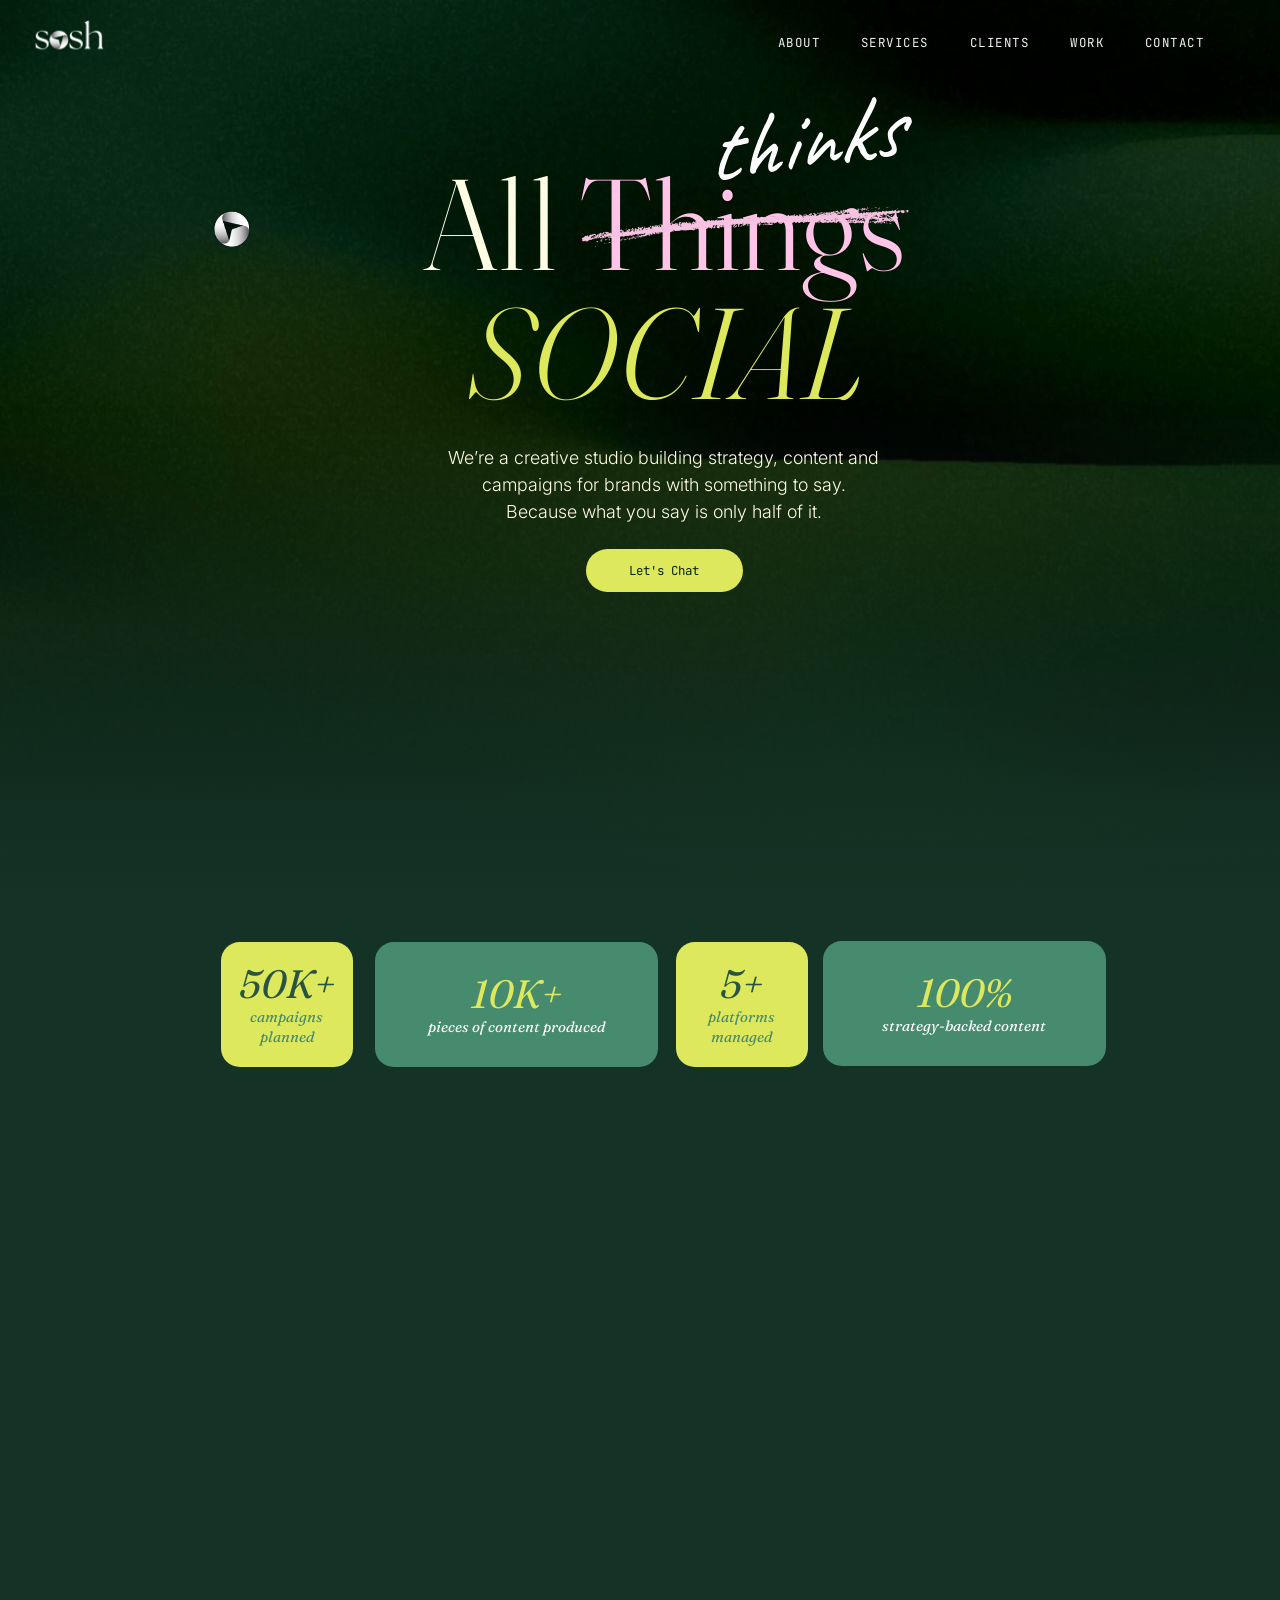
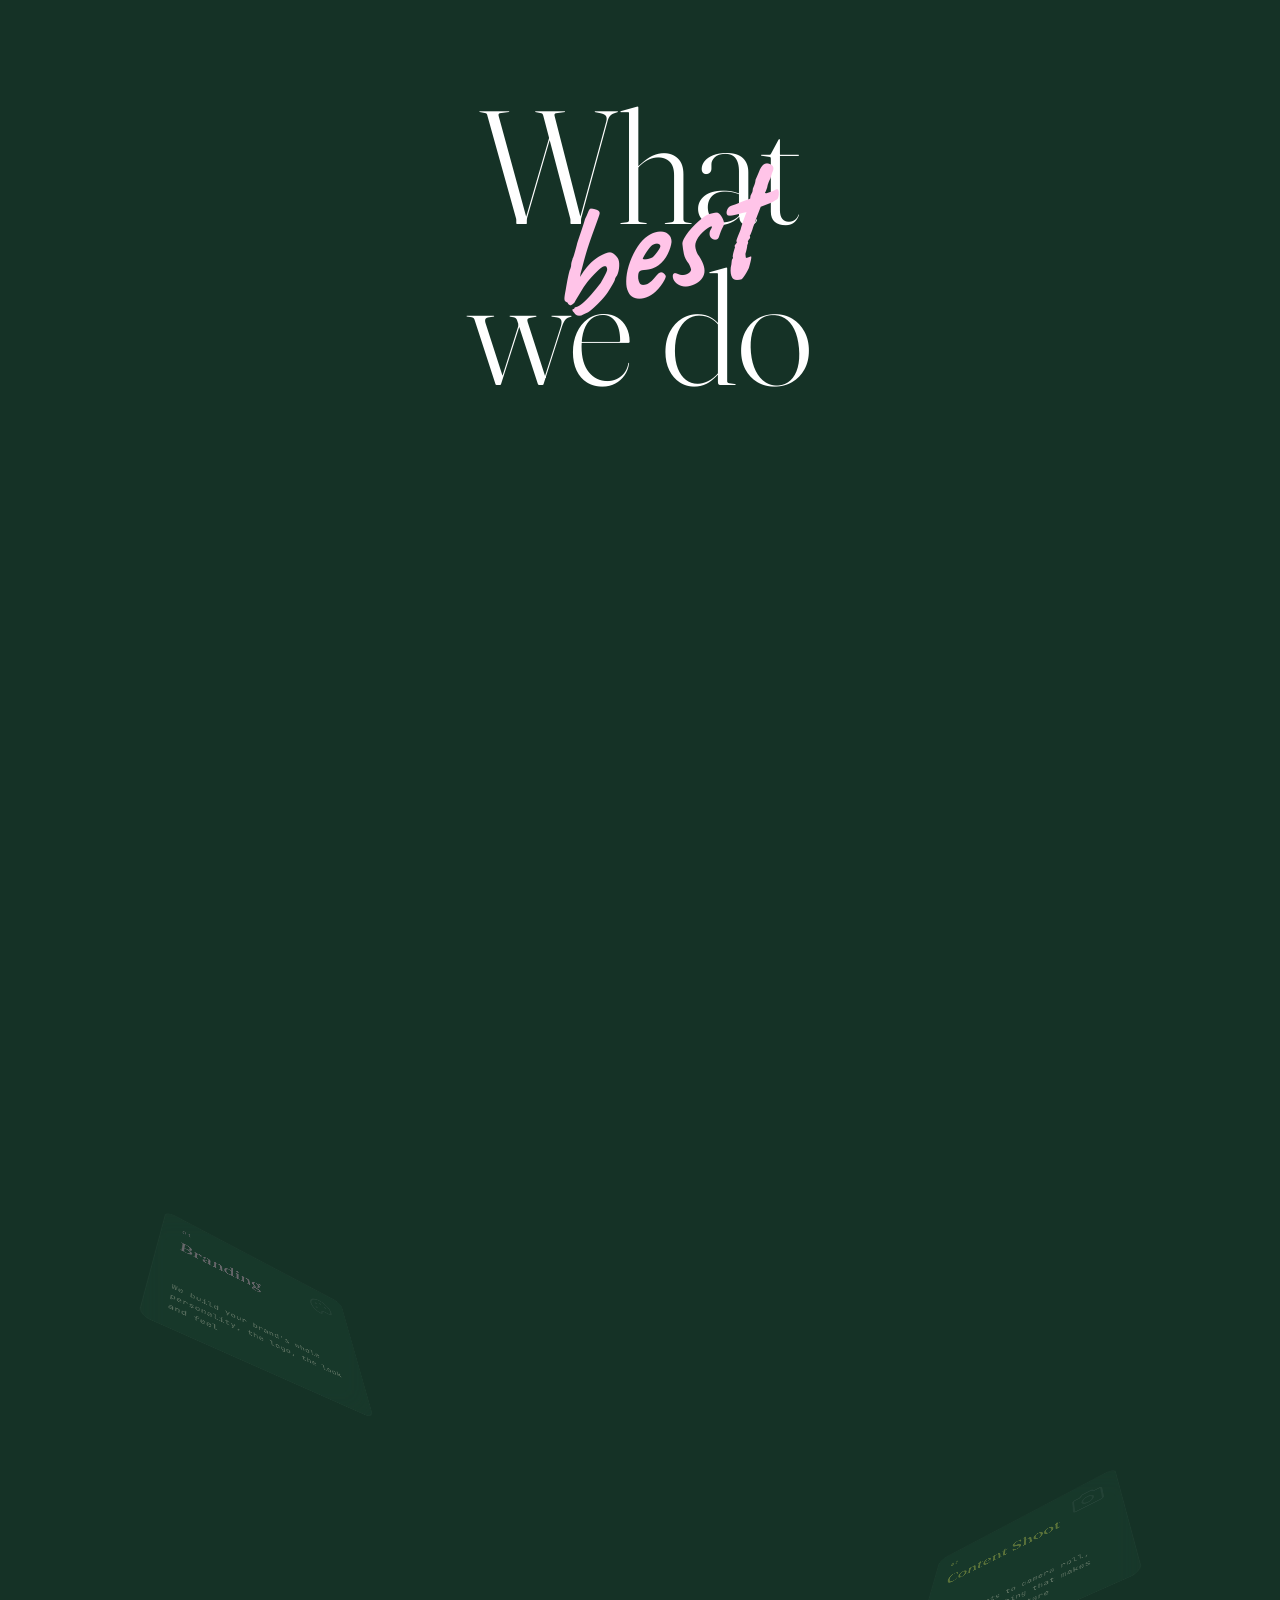
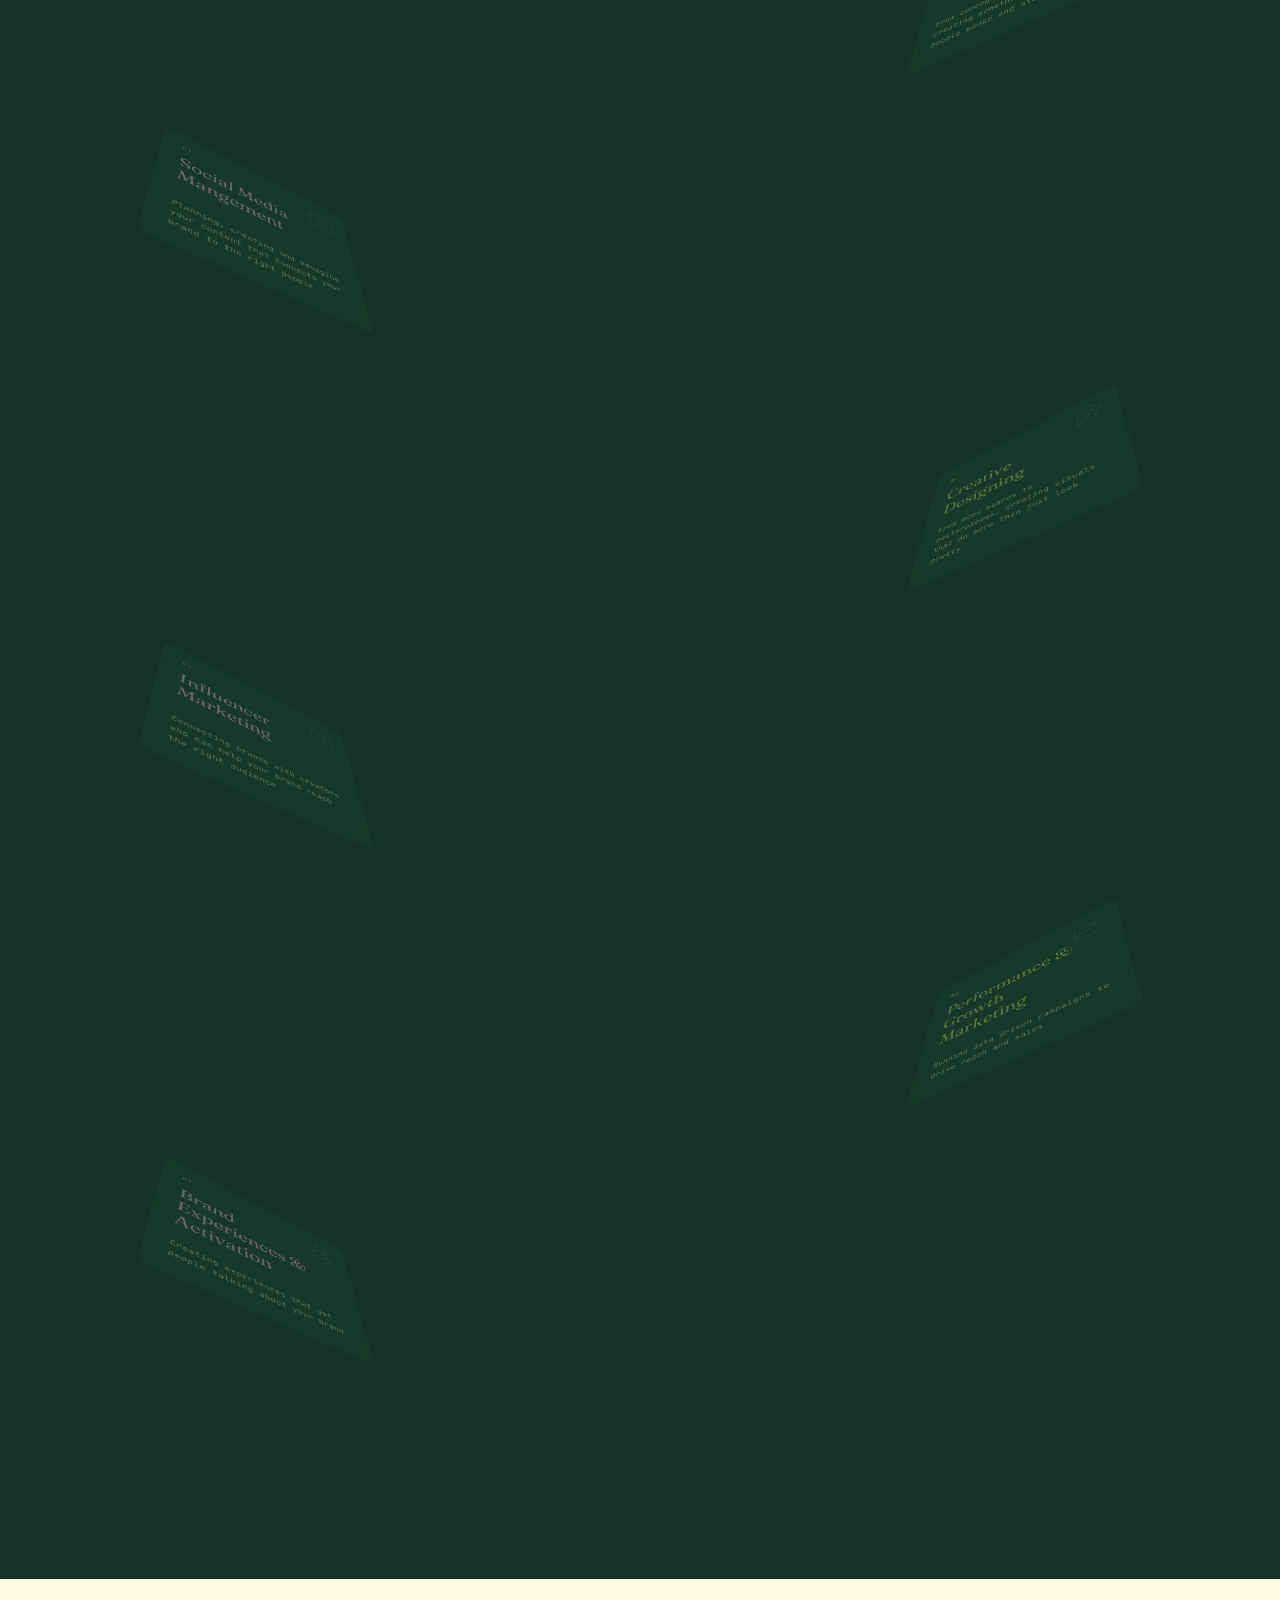
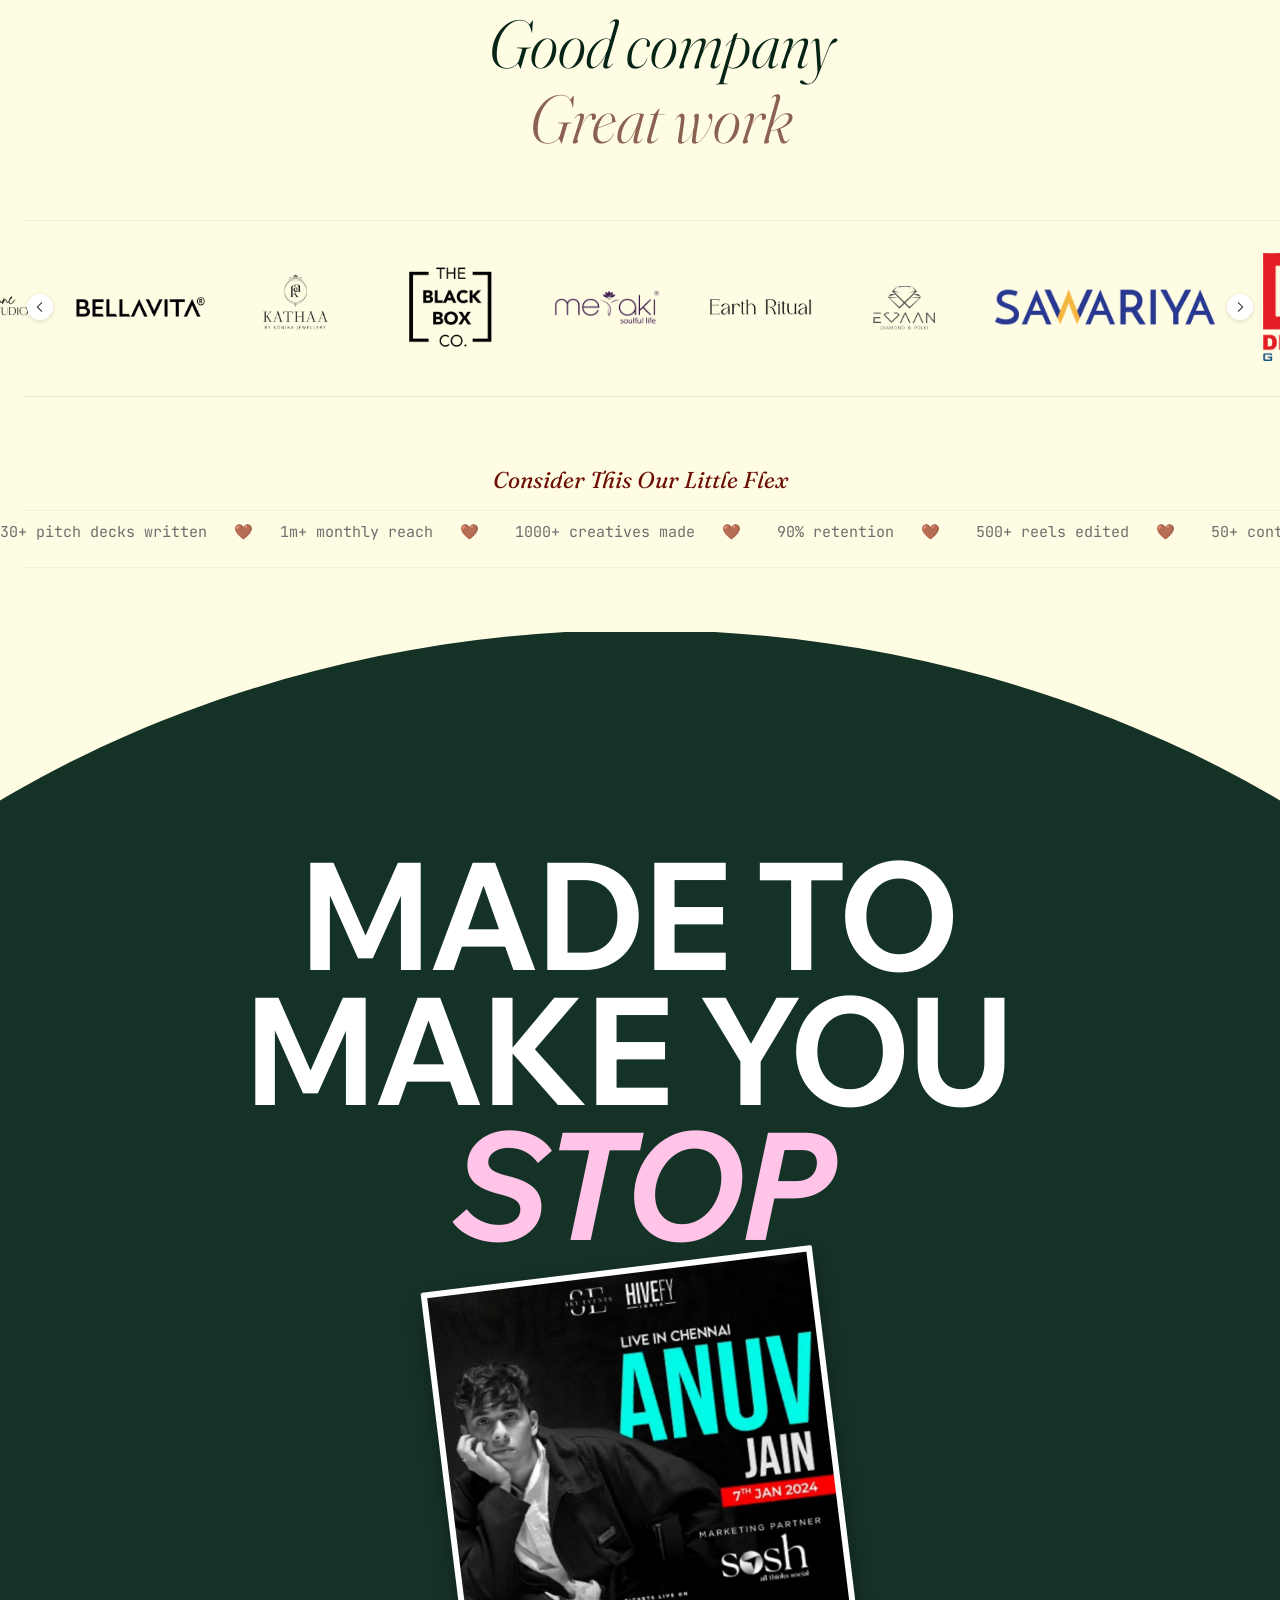
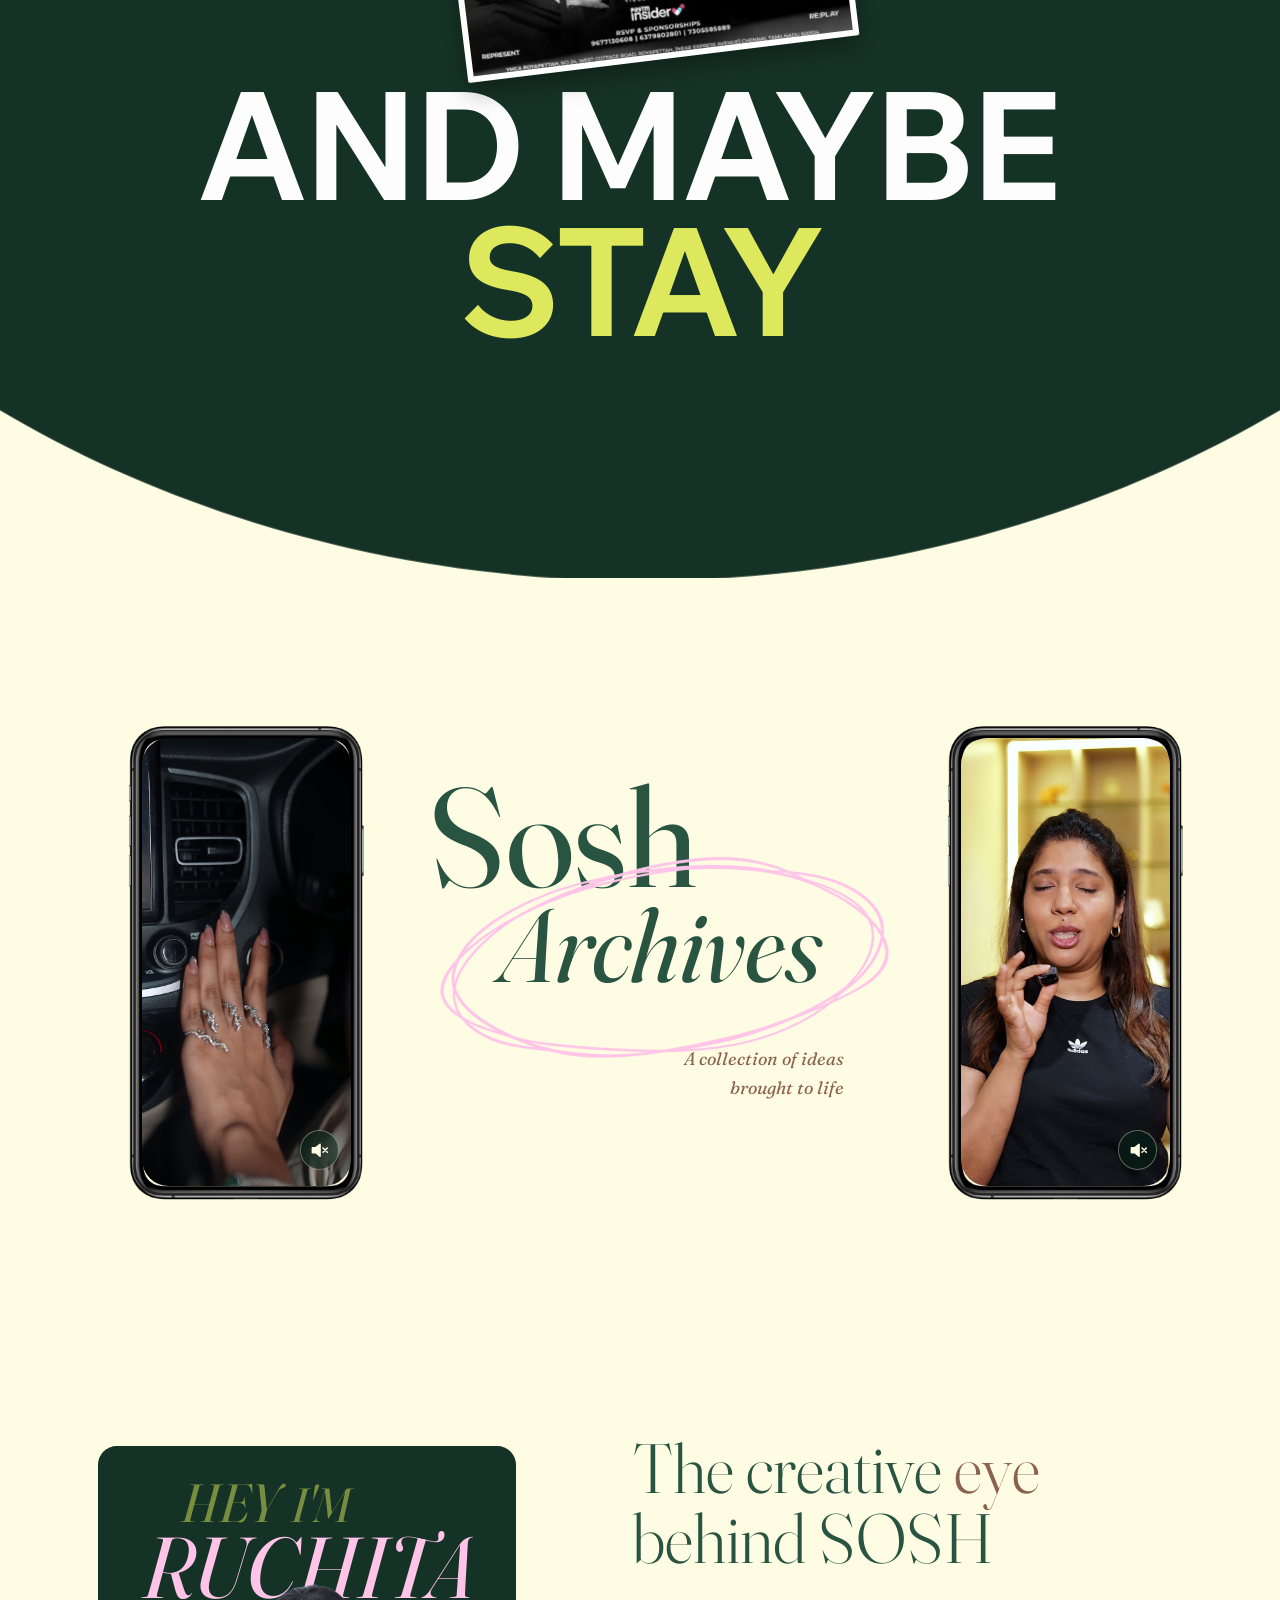
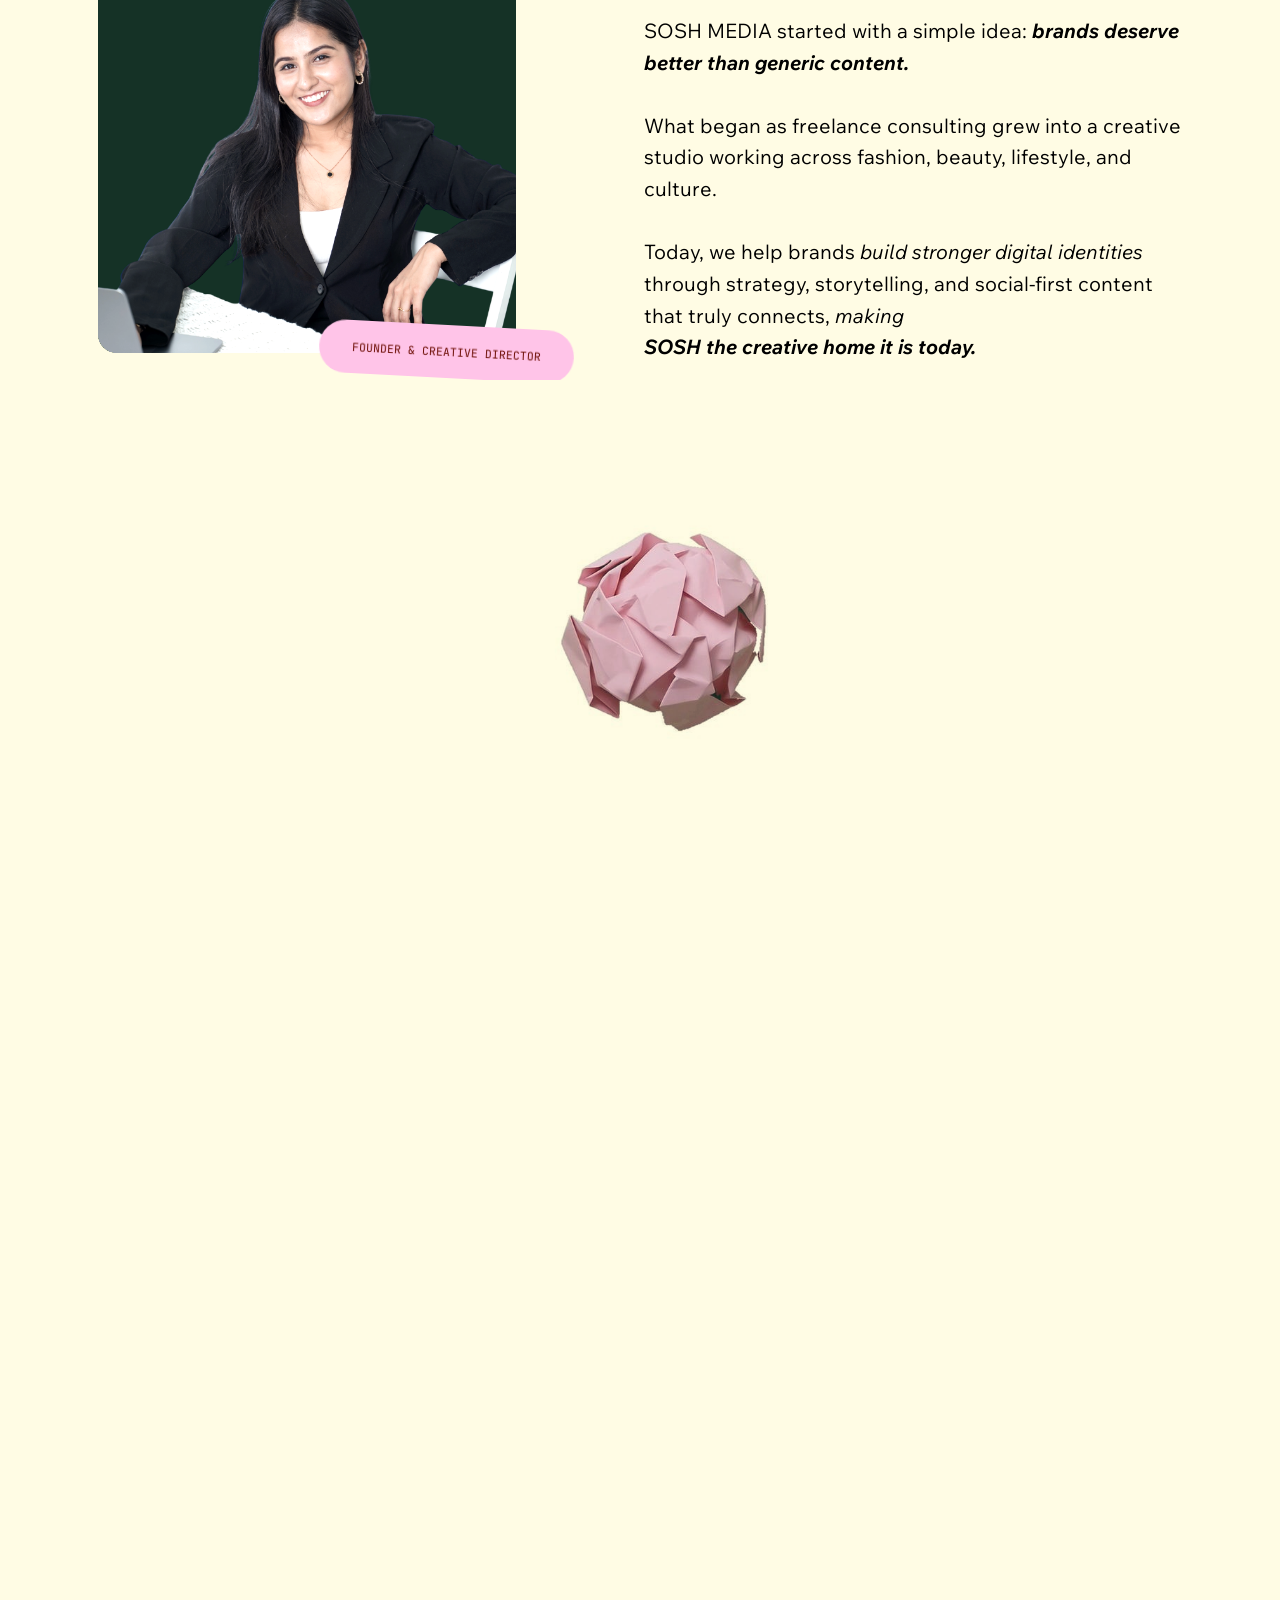
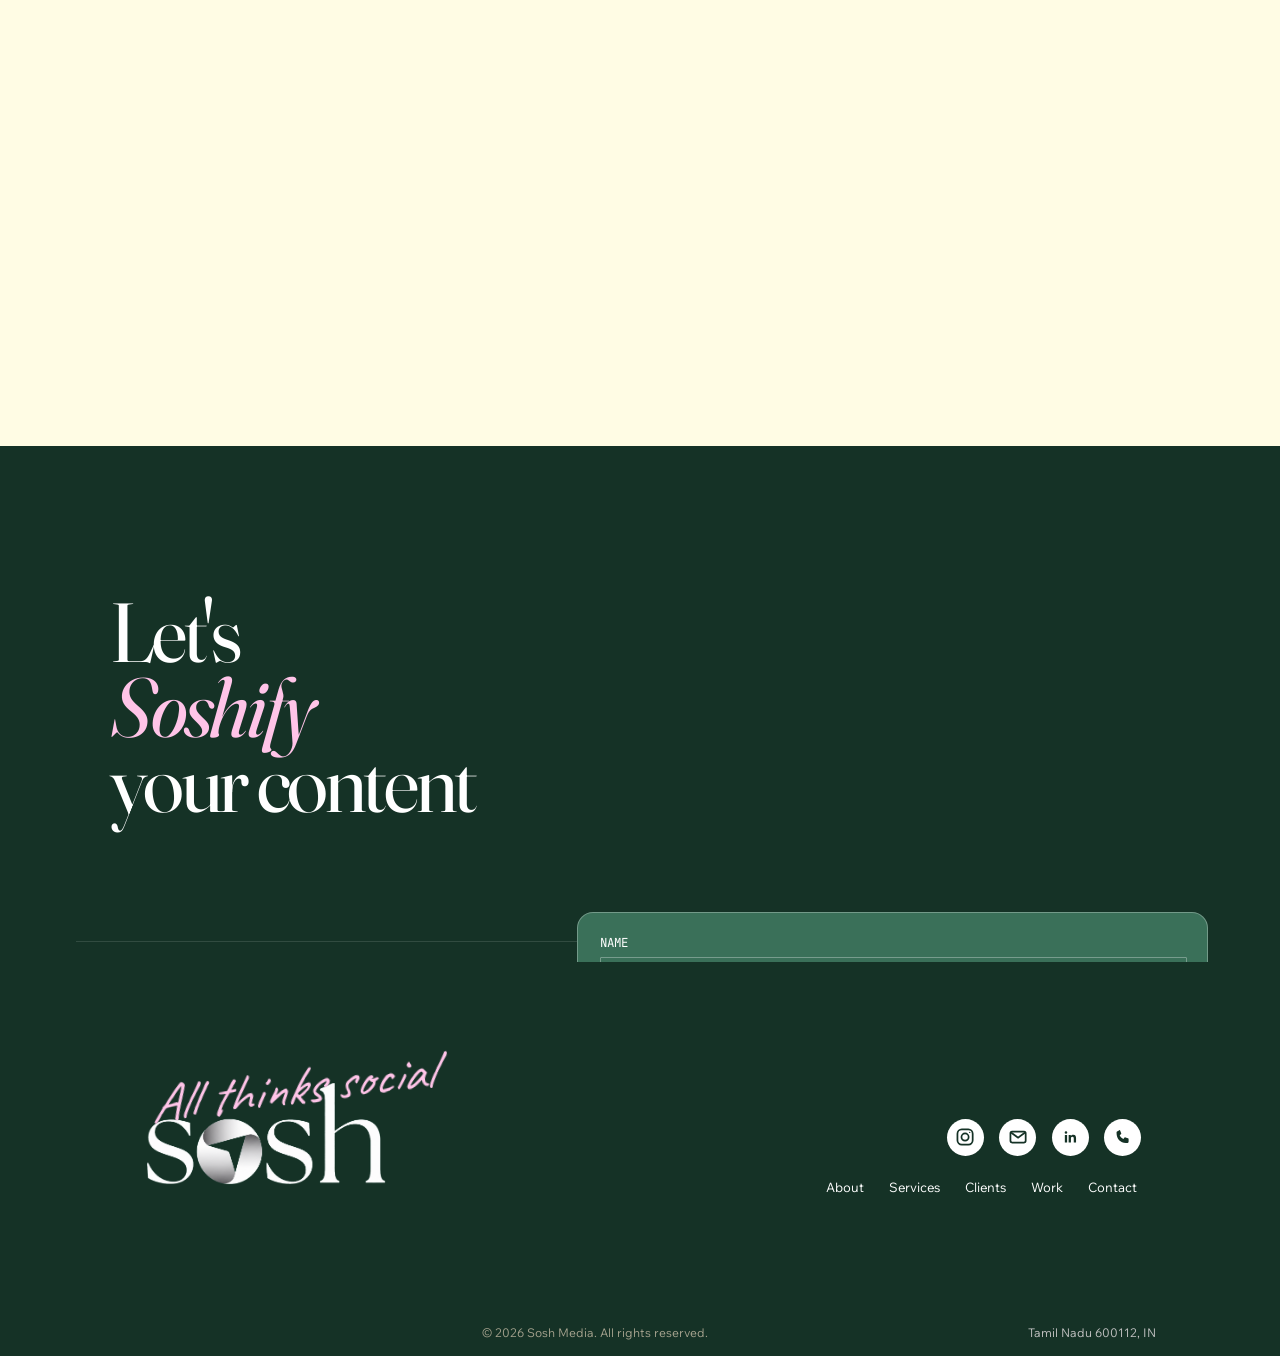
==== home.html @ b56f12db "Very slight overlap of images over 'And maybe stay' on all devices Co-Authored-By: Claude Opus 5.5 <" ====
<!DOCTYPE html>
<html lang="en">
<head>
<meta charset="UTF-8">
<meta name="viewport" content="width=device-width, initial-scale=1.0, viewport-fit=cover">
<meta name="theme-color" content="#052416">
<!-- painted before any file downloads, so slow connections never flash white -->
<style>html{background:#052416}body{background:#153226;margin:0}</style>
<title>home | Sosh Media</title>
<link rel="icon" href="assets/img/logo.png">
<script src="js/units.js?v=112"></script>
<link rel="preload" as="image" href="assets/img/hero-poster.jpg">
<link rel="preload" as="image" href="assets/img/work/anuv.jpg">
<link rel="preconnect" href="https://fonts.googleapis.com">
<link rel="preconnect" href="https://fonts.gstatic.com" crossorigin>
<!-- non-blocking: the page draws immediately, fonts swap in when they arrive -->
<link rel="stylesheet" href="https://fonts.googleapis.com/css2?family=Caveat:wght@400;700&family=Fraunces:ital,opsz,wght@0,9..144,400;0,9..144,700;1,9..144,400;1,9..144,700&family=Inter:wght@300;400&family=JetBrains+Mono:wght@300;400;500&family=Wix+Madefor+Text:ital,wght@0,400;0,700;1,400;1,700&display=swap" media="print" onload="this.media='all'">
<noscript><link rel="stylesheet" href="https://fonts.googleapis.com/css2?family=Caveat:wght@400;700&family=Fraunces:ital,opsz,wght@0,9..144,400;0,9..144,700;1,9..144,400;1,9..144,700&family=Inter:wght@300;400&family=JetBrains+Mono:wght@300;400;500&family=Wix+Madefor+Text:ital,wght@0,400;0,700;1,400;1,700&display=swap"></noscript>
<link rel="stylesheet" href="css/fonts.css?v=112">
<link rel="stylesheet" href="css/home.css?v=112">
</head>
<body>

<!-- ═════════ HEADER ═════════ -->
<header id="header">
  <a class="logo" href="home.html"><img src="assets/img/logo.png" alt="Sosh Media"></a>
  <nav class="nav">
    <a href="#about">About</a>
    <a href="#services">Services</a>
    <a href="#clients">Clients</a>
    <a href="#work">Work</a>
    <a href="#contact">Contact</a>
  </nav>
  <button class="burger" aria-label="Open menu" aria-controls="mmenu" aria-expanded="false"><span></span><span></span><span></span></button>
</header>

<!-- ═════════ FULL-SCREEN MOBILE MENU ═════════ -->
<div class="mmenu" id="mmenu" aria-hidden="true">
  <button class="mmenu-close" aria-label="Close menu"><svg viewBox="0 0 20 20"><path d="M1 1l18 18M19 1L1 19"/></svg></button>
  <nav class="mmenu-nav">
    <a href="#about">About</a>
    <a href="#services">Services</a>
    <a href="#clients">Clients</a>
    <a href="#work">Work</a>
    <a href="#contact">Contact</a>
  </nav>
  <p class="mmenu-tag">Let's Soshialize</p>
</div>

<main>

<!-- ═════════ HERO ═════════ -->
<section class="hero" id="top">
  <video class="hero-video" src="assets/video/hero.mp4" poster="assets/img/hero-poster.jpg" autoplay muted loop playsinline preload="auto"></video>

  <h1 class="hero-title">
    <span class="l1">All <span class="pink">Things</span> </span>
    <span class="l2"><em>SOCIAL</em></span>
  </h1>
  <img class="hero-strike" src="assets/img/strike.png" alt="">
  <div class="hero-thinks">thinks</div>

  <p class="hero-copy">We’re a creative studio building strategy, content and campaigns for brands with something to say.<br>Because what you say is only half&nbsp;of&nbsp;it.</p>
  <a class="btn-lime hero-btn" href="#contact">Let's Chat</a>
</section>

<!-- ═════════ STATS ═════════ -->
<section class="stats" id="about">
  <div class="stat stat-a" data-scrub="statA">
    <div class="num">50K+</div><div class="lbl">campaigns planned</div>
  </div>
  <div class="stat stat-b" data-scrub="statB">
    <div class="num">10K+</div><div class="lbl">pieces of content produced</div>
  </div>
  <div class="stat stat-c" data-scrub="statC">
    <div class="num">5+</div><div class="lbl">platforms managed</div>
  </div>
  <div class="stat stat-d" data-scrub="statD">
    <div class="num">100%</div><div class="lbl">strategy-backed content</div>
  </div>

  <div class="stats-copy" data-scrub="fadeIn">
    <p>We've spent a few years figuring out what makes people <b><span class="pink">stop</span> <span class="pink">scrolling</span>.</b></p>
    <p>Turns out, it's not luck, it's ideas, strategy, &amp; a little obsession.</p>
    <div class="stats-stamp jello" style="--rz:-6deg">
      <svg viewBox="0 0 300 120" preserveAspectRatio="none" aria-hidden="true">
        <path d="M150 8C70 6 10 32 8 62s58 52 146 50 140-22 138-54S226 6 140 10" />
        <path d="M146 14C74 12 18 36 16 64s54 46 136 44 132-20 130-48S220 12 152 12" />
      </svg>
      <span>Turns out,<br>that's our thing</span>
    </div>
  </div>
</section>

<!-- ═════════ SERVICES ═════════ -->
<section class="services" id="services">
  <div class="services-bg" data-scrub="servicesBg"></div>
  <div class="services-wave"></div>
  <div class="services-pin">
    <div class="services-center">
      <div class="services-word">services</div>
      <div class="services-what" data-scrub="servicesFade">What<br>we do</div>
      <div class="services-best" data-scrub="servicesFade"><span>best</span></div>
    </div>
  </div>

  <div class="services-cards">
    <article class="svc c1 l" data-scrub="card">
      <span class="svc-num">01</span>
      <img class="ico" src="assets/img/icon-palette.png" alt="">
      <h3>Branding</h3>
      <p>We build your brand's whole personality, the logo, the look and feel</p>
    </article>
    <article class="svc c2 r" data-scrub="card">
      <span class="svc-num">02</span>
      <img class="ico" src="assets/img/icon-camera.png" alt="">
      <h3>Content Shoot</h3>
      <p>From concepts to camera roll, creating something that makes people pause and stare</p>
    </article>
    <article class="svc c3 l" data-scrub="card">
      <span class="svc-num">03</span>
      <img class="ico" src="assets/img/icon-camera.png" alt="">
      <h3>Social Media Mangement</h3>
      <p>Planning, creating and managing your content that connects your brand to the right people</p>
    </article>
    <article class="svc c4 r" data-scrub="card">
      <span class="svc-num">04</span>
      <img class="ico" src="assets/img/icon-pen.png" alt="">
      <h3>Creative Designing</h3>
      <p>From mood boards to masterpieces, creating visuals that do more than just look pretty</p>
    </article>
    <article class="svc c5 l" data-scrub="card">
      <span class="svc-num">05</span>
      <img class="ico" src="assets/img/icon-instagram.png" alt="">
      <h3>Influencer Marketing</h3>
      <p>Connecting brands with creators who can help your brand reach the right audience</p>
    </article>
    <article class="svc c6 r" data-scrub="card">
      <span class="svc-num">06</span>
      <img class="ico" src="assets/img/icon-chart.png" alt="">
      <h3>Performance &amp; Growth Marketing</h3>
      <p>Running data driven campaigns to drive reach and sales</p>
    </article>
    <article class="svc c7 l" data-scrub="card">
      <span class="svc-num">07</span>
      <img class="ico" src="assets/img/icon-user.png" alt="">
      <h3>Brand Experiences &amp; Activation</h3>
      <p>Creating experiences that get people talking about your brand</p>
    </article>
  </div>
</section>

<!-- ═════════ CLIENTS ═════════ -->
<section class="clients" id="clients">
  <h2 class="clients-title"><span>Good company</span><br><em>Great work</em></h2>
  <hr class="rule r1" style="top:calc(271*var(--u));opacity:.05">
  <div class="logo-slider">
    <button class="arrow prev" aria-label="Previous"><svg viewBox="0 0 24 24"><path d="M15 5l-7 7 7 7"/></svg></button>
    <div class="logo-track"></div>
    <button class="arrow next" aria-label="Next"><svg viewBox="0 0 24 24"><path d="M9 5l7 7-7 7"/></svg></button>
  </div>
  <hr class="rule r2" style="top:calc(469*var(--u));opacity:.07">
  <p class="flex-title">Consider This Our Little Flex</p>
  <hr class="rule r3" style="top:calc(597*var(--u));opacity:.05">
  <div class="flex-marquee"><div class="track">
    <span>30+ pitch decks written &nbsp;&nbsp;🤎&nbsp;&nbsp; 1m+ monthly reach &nbsp;&nbsp;🤎&nbsp;&nbsp;&nbsp; 1000+ creatives made &nbsp;&nbsp;🤎&nbsp;&nbsp;&nbsp; 90% retention &nbsp;&nbsp;🤎&nbsp;&nbsp;&nbsp; 500+ reels edited &nbsp;&nbsp;🤎&nbsp;&nbsp;&nbsp; 50+ content shoot &nbsp;&nbsp;🤎&nbsp;&nbsp;&nbsp; 100+ campaigns planned &nbsp;&nbsp;🤎&nbsp;&nbsp;&nbsp;</span>
    <span aria-hidden="true">30+ pitch decks written &nbsp;&nbsp;🤎&nbsp;&nbsp; 1m+ monthly reach &nbsp;&nbsp;🤎&nbsp;&nbsp;&nbsp; 1000+ creatives made &nbsp;&nbsp;🤎&nbsp;&nbsp;&nbsp; 90% retention &nbsp;&nbsp;🤎&nbsp;&nbsp;&nbsp; 500+ reels edited &nbsp;&nbsp;🤎&nbsp;&nbsp;&nbsp; 50+ content shoot &nbsp;&nbsp;🤎&nbsp;&nbsp;&nbsp; 100+ campaigns planned &nbsp;&nbsp;🤎&nbsp;&nbsp;&nbsp;</span>
  </div></div>
  <hr class="rule r4" style="top:calc(662*var(--u));opacity:.05">
</section>

<!-- ═════════ STOP / STAY ═════════ -->
<section class="stop" id="work">
  <div class="arc arc-top"></div>
  <h2 class="stop-text">MADE TO&nbsp;<br>MAKE YOU&nbsp;<br><em>STOP</em></h2>
  <div class="stop-video work-deck" aria-label="A selection of our work">
    <img class="deck-card" src="assets/img/work/anuv.jpg" alt="Anuv Jain live in Chennai campaign">
  </div>
  <h2 class="stay-text">AND MAYBE&nbsp;<br><span>STAY</span></h2>
  <div class="arc arc-bottom"></div>
</section>

<!-- ═════════ ARCHIVES ═════════ -->
<section class="archives">
  <div class="phone" style="left:calc(114*var(--u));top:calc(150*var(--u))">
    <video src="assets/video/phone1.mp4" poster="assets/img/phone1-poster.jpg" autoplay muted loop playsinline preload="auto"></video>
    <img src="assets/img/iphone-frame.png" alt="">
    <button class="reel-sound" type="button" aria-label="Turn sound on" aria-pressed="false"><svg viewBox="0 0 24 24" aria-hidden="true"><path class="spk" d="M4 9h4l5-4v14l-5-4H4z"/><path class="off" d="M16.5 9.5l5 5M21.5 9.5l-5 5"/><path class="on" d="M16 8.5a5 5 0 0 1 0 7M18.6 6a8.5 8.5 0 0 1 0 12"/></svg></button>
  </div>
  <div class="arch-sosh">Sosh</div>
  <img class="arch-circle jello" style="--rz:-5deg" src="assets/img/circle-scribble.png" alt="">
  <div class="arch-archives">Archives</div>
  <p class="arch-sub">A collection of ideas brought to life</p>
  <div class="phone" style="left:calc(1035*var(--u));top:calc(150*var(--u))">
    <video src="assets/video/phone2.mp4" poster="assets/img/phone2-poster.jpg" autoplay muted loop playsinline preload="auto"></video>
    <img src="assets/img/iphone-frame.png" alt="">
    <button class="reel-sound" type="button" aria-label="Turn sound on" aria-pressed="false"><svg viewBox="0 0 24 24" aria-hidden="true"><path class="spk" d="M4 9h4l5-4v14l-5-4H4z"/><path class="off" d="M16.5 9.5l5 5M21.5 9.5l-5 5"/><path class="on" d="M16 8.5a5 5 0 0 1 0 7M18.6 6a8.5 8.5 0 0 1 0 12"/></svg></button>
  </div>
</section>

<!-- ═════════ FOUNDER ═════════ -->
<section class="founder">
  <div class="founder-card">
    <img class="founder-img" src="assets/img/founder.png" alt="Ruchita, Founder &amp; Creative Director">
    <div class="f-hey">Hey</div>
    <div class="f-im">I'm</div>
    <div class="f-name">Ruchita</div>
  </div>
  <div class="founder-pill">Founder &amp; Creative Director</div>

  <h2 class="founder-title">The creative <span>eye</span><br>behind SOSH</h2>
  <div class="founder-copy">
    <p>SOSH MEDIA started with a simple idea: <b><i>brands deserve better than generic content.</i></b></p>
    <p>What began as freelance consulting grew into a creative studio working across fashion, beauty, lifestyle, and culture.</p>
    <p>Today, we help brands <i>build stronger digital identities</i> through strategy, storytelling, and social-first content that truly connects, <i>making</i><br><b><i>SOSH the creative home it is today.</i></b></p>
  </div>
</section>

<!-- ═════════ STICKY NOTE (scroll-scrubbed frames) ═════════ -->
<section class="note">
  <div class="note-scroll">
    <div class="note-sticky"><canvas id="noteCanvas"></canvas></div>
  </div>
  <div class="note-mask left"></div>
  <div class="note-mask right"></div>
</section>

<!-- ═════════ CONTACT ═════════ -->
<section class="contact" id="contact">
  <h2 class="contact-title">Let's<br><em>Soshify</em><br>your content</h2>
  <div class="form-wrap" data-scrub="slideUp">
    <form class="form" id="contactForm" novalidate>
      <label style="left:calc(25*var(--u));top:calc(25*var(--u))">NAME</label>
      <input style="left:calc(25*var(--u));top:calc(50*var(--u));width:calc(660*var(--u))" name="name" autocomplete="name" placeholder="What should we call you?" required>
      <label style="left:calc(25*var(--u));top:calc(113*var(--u))">EMAIL</label>
      <input type="email" style="left:calc(25*var(--u));top:calc(138*var(--u));width:calc(318*var(--u))" name="email" autocomplete="email" placeholder="Swear we won't spam!" required>
      <label style="left:calc(367*var(--u));top:calc(113*var(--u))">PERSONAL OR BRAND</label>
      <input style="left:calc(367*var(--u));top:calc(138*var(--u));width:calc(318*var(--u))" name="brand" placeholder="Who are we stalking?">
      <label style="left:calc(25*var(--u));top:calc(201*var(--u))">TELL US YOUR WORST SOCIAL MEDIA PROBLEM</label>
      <textarea name="problem" style="left:calc(25*var(--u));top:calc(226*var(--u));width:calc(660*var(--u))" placeholder="We've heard worse. Promise!"></textarea>
      <button type="submit">SEND</button>
      <div class="hp" aria-hidden="true"><input name="website" tabindex="-1" autocomplete="off"></div>
    </form>
  </div>
</section>

<div class="footer-rule"><hr></div>

<!-- ═════════ FOOTER ═════════ -->
<footer class="footer">
  <div class="f-tag" data-scrub="fadeOut">All thinks social</div>
  <img class="f-logo" src="assets/img/logo.png" alt="sosh">
  <div class="f-social">
    <a href="https://www.instagram.com/soshmedia_/" target="_blank" rel="noopener" aria-label="Instagram"><svg viewBox="0 0 24 24"><rect x="5" y="5" width="14" height="14" rx="4"/><circle cx="12" cy="12" r="3.3"/><circle cx="16.3" cy="7.7" r=".6" class="fill"/></svg></a>
    <a href="mailto:sosh.mediaa@gmail.com" aria-label="Email"><svg viewBox="0 0 24 24"><rect x="5" y="7" width="14" height="10" rx="1.5"/><path d="M5.5 7.8 12 12.6l6.5-4.8"/></svg></a>
    <a href="https://www.linkedin.com/company/sosh-media/" target="_blank" rel="noopener" aria-label="LinkedIn"><svg viewBox="0 0 24 24"><path class="fill" d="M7.2 10h2.1v7H7.2zM8.25 6.6a1.2 1.2 0 1 1 0 2.4 1.2 1.2 0 0 1 0-2.4zM10.7 10h2v1c.3-.6 1.1-1.2 2.2-1.2 2.2 0 2.6 1.4 2.6 3.3V17h-2.1v-3.4c0-.8 0-1.9-1.2-1.9s-1.4.9-1.4 1.8V17h-2.1z"/></svg></a>
    <a href="tel:+919841052537" aria-label="Phone"><svg viewBox="0 0 24 24"><path class="fill" d="M8.6 5.5c.4 0 .7.2.8.6l.9 2.3c.1.4 0 .8-.3 1l-1.1.9c.7 1.5 1.9 2.7 3.4 3.4l.9-1.1c.3-.3.7-.4 1-.3l2.3.9c.4.1.6.5.6.8v2c0 .9-.7 1.5-1.6 1.5C10 18 6 14 6 8.1c0-.9.6-1.6 1.5-1.6z"/></svg></a>
  </div>
  <nav class="f-nav">
    <a href="#about">About</a><a href="#services">Services</a><a href="#clients">Clients</a><a href="#work">Work</a><a href="#contact">Contact</a>
  </nav>
  <p class="f-copy">© 2026 Sosh Media. All rights reserved.</p>
  <p class="f-addr">Tamil Nadu 600112, IN</p>
</footer>

</main>

<script src="js/vendor/lenis.min.js"></script>
<script src="js/plane.js?v=112"></script>
<script src="js/home.js?v=112"></script>
<script src="js/form.js?v=112"></script>
</body>
</html>
---- css/fonts.css ----
/* Google Fonts are loaded from <head> without blocking the page (see index.html / home.html) */

/* Fraunces 120pt Light — the exact cuts the original Wix site serves */
@font-face{font-family:"Fraunces120";font-style:normal;font-weight:400;font-display:swap;src:url("../assets/fonts/fraunces120-light.woff2") format("woff2")}
@font-face{font-family:"Fraunces120";font-style:italic;font-weight:400;font-display:swap;src:url("../assets/fonts/fraunces120-light-italic.woff2") format("woff2")}
@font-face{font-family:"Fraunces120";font-style:normal;font-weight:700;font-display:swap;src:url("../assets/fonts/fraunces120-bold.woff2") format("woff2")}
@font-face{font-family:"Fraunces120";font-style:italic;font-weight:700;font-display:swap;src:url("../assets/fonts/fraunces120-bold-italic.woff2") format("woff2")}
---- css/home.css ----
*{margin:0;padding:0;box-sizing:border-box}
:root{
  /* every measurement below is the original 1440px-wide layout, scaled with the viewport */
  --u:calc(100vw / 1440);
  --pitch:#052416;
  --forest:#153226;
  --moss:#285441;
  --sage:#478B6E;
  --fern:#3A7059;
  --cream:#FFFCE4;
  --blush:#FFC4E8;
  --acid:#DDE85C;
  --cocoa:#8B614F;
  --rust:#6D0E05;
  --grey:#6E6E6E;
  --fr:"Fraunces120","Fraunces",serif;
  --fr9:"Fraunces",serif;
  --mono:"JetBrains Mono",monospace;
  --madefor:"Wix Madefor Text","Inter",sans-serif;
}
html{scroll-behavior:auto;background:var(--pitch)}
html.lenis,html.lenis body{height:auto}
.lenis.lenis-smooth{scroll-behavior:auto!important}
.lenis.lenis-stopped{overflow:hidden}
html,body{overflow-x:hidden;overflow-x:clip}
body{background:var(--forest);color:#fff;-webkit-font-smoothing:antialiased}
img{display:block}
a{color:inherit;text-decoration:none}
section,footer{position:relative;width:100%;overflow:hidden}
section > *, footer > *{position:absolute}
.pink{color:var(--blush)}
.lime{color:var(--acid)}
.cream{color:var(--cream)!important}
em{font-style:italic}

/* ───────── HEADER ───────── */
#header{position:fixed;top:0;left:0;right:0;height:calc(90*var(--u));z-index:100;transition:transform .4s ease,background-color .3s ease;background:transparent}
#header.solid{background:var(--pitch)}
#header.hide{transform:translateY(-100%)}
#header .logo{position:absolute;left:calc(34*var(--u));top:calc(16*var(--u));width:calc(86*var(--u));height:calc(57*var(--u))}
#header .logo img{width:100%;height:100%;object-fit:cover}
#header .nav{position:absolute;right:calc(85*var(--u));top:calc(32*var(--u));display:flex;gap:calc(46*var(--u))}
#header .nav a{font-family:var(--mono);font-weight:400;font-size:max(11px,calc(14*var(--u)));letter-spacing:.12em;text-transform:uppercase;color:#F0F0F0;position:relative;padding:calc(6*var(--u)) 0;display:inline-block;transition:color .25s,transform .25s}
#header .nav a::after{content:'';position:absolute;left:0;right:0;bottom:0;height:2px;border-radius:2px;background:var(--blush);transform:scaleX(0);transform-origin:center;transition:transform .35s cubic-bezier(.16,1,.3,1)}
#header .nav a:hover,#header .nav a:focus-visible{color:var(--blush);transform:translateY(-2px)}
#header .nav a:hover::after,#header .nav a:focus-visible::after,#header .nav a.active::after{transform:scaleX(1)}
#header .nav a.active{color:var(--cream)}
#header .nav a:focus-visible{outline:none}
#header .burger{display:none}

/* ───────── FULL-SCREEN MENU (phones / upright tablets) ───────── */
.mmenu{display:none;position:fixed;inset:0;height:100vh;height:100lvh;z-index:1000000;background:var(--pitch);
  opacity:0;visibility:hidden;transition:opacity .45s ease,visibility 0s linear .45s;overflow:hidden}
.mmenu.open{opacity:1;visibility:visible;transition:opacity .45s ease}
/* slow-moving brand gradient behind the menu */
.mmenu::before,.mmenu::after{content:'';position:absolute;pointer-events:none}
.mmenu::before{inset:-40%;
  background:
    radial-gradient(38% 32% at 22% 28%, rgba(71,139,110,.55), transparent 70%),
    radial-gradient(34% 30% at 78% 62%, rgba(40,84,65,.75), transparent 70%),
    radial-gradient(30% 26% at 60% 18%, rgba(255,196,232,.14), transparent 70%),
    radial-gradient(36% 30% at 30% 82%, rgba(221,232,92,.10), transparent 70%),
    var(--pitch);
  filter:blur(30px);animation:menuDrift 14s ease-in-out infinite alternate;animation-play-state:paused}
.mmenu::after{inset:0;opacity:.05;mix-blend-mode:overlay;
  background-image:url("data:image/svg+xml,%3Csvg viewBox='0 0 200 200' xmlns='http://www.w3.org/2000/svg'%3E%3Cfilter id='n'%3E%3CfeTurbulence type='fractalNoise' baseFrequency='0.85' numOctaves='4' stitchTiles='stitch'/%3E%3C/filter%3E%3Crect width='100%25' height='100%25' filter='url(%23n)'/%3E%3C/svg%3E")}
.mmenu.open::before{animation-play-state:running}
.mmenu > *{z-index:1}
@keyframes menuDrift{
  0%  {transform:translate3d(0,0,0) rotate(0deg) scale(1)}
  33% {transform:translate3d(6%,-5%,0) rotate(25deg) scale(1.08)}
  66% {transform:translate3d(-5%,6%,0) rotate(-15deg) scale(.96)}
  100%{transform:translate3d(4%,3%,0) rotate(40deg) scale(1.05)}
}
.mmenu-close{position:absolute;left:calc(317*var(--u));top:calc(29*var(--u));width:calc(40*var(--u));height:calc(40*var(--u));background:none;border:0;padding:calc(10*var(--u));cursor:pointer}
.mmenu-close:focus{outline:none}
.mmenu-close:focus-visible{outline:1px solid rgba(255,252,228,.5);outline-offset:2px;border-radius:50%}
.mmenu-close svg{width:100%;height:100%;fill:none;stroke:#fff;stroke-width:1.4}
.mmenu-nav{position:absolute;left:calc(25*var(--u));top:calc(115*var(--u));display:flex;flex-direction:column;gap:calc(26*var(--u))}
.mmenu-nav a{font-family:var(--madefor);font-weight:700;font-size:calc(46*var(--u));line-height:calc(23*var(--u));text-transform:uppercase;color:var(--blush);
  opacity:0;transform:translateY(calc(18*var(--u)));transition:opacity .5s ease,transform .6s cubic-bezier(.16,1,.3,1),color .25s}
.mmenu-nav a:hover,.mmenu-nav a:active{color:var(--acid)}
.mmenu.open .mmenu-nav a{opacity:1;transform:none}
.mmenu.open .mmenu-nav a:nth-child(1){transition-delay:.08s}
.mmenu.open .mmenu-nav a:nth-child(2){transition-delay:.14s}
.mmenu.open .mmenu-nav a:nth-child(3){transition-delay:.20s}
.mmenu.open .mmenu-nav a:nth-child(4){transition-delay:.26s}
.mmenu.open .mmenu-nav a:nth-child(5){transition-delay:.32s}
.mmenu-tag{position:absolute;left:calc(28*var(--u));top:calc(481*var(--u));width:calc(227*var(--u));font-family:"Caveat",cursive;font-size:calc(41.18*var(--u));line-height:calc(53.54*var(--u));color:var(--acid);
  transform:rotate(-5deg);opacity:0;transition:opacity .6s ease .4s}
.mmenu.open .mmenu-tag{opacity:1}
html.menu-open,html.menu-open body{overflow:hidden}

/* ───────── HERO ───────── */
.hero{height:calc(900*var(--u));min-height:100vh;min-height:100svh;background:var(--forest)}
.hero-video{inset:0;width:100%;height:100%;object-fit:cover;z-index:0}
/* video melts into the stats green below, like the original — no hard edge */
.hero::after{content:'';position:absolute;inset:0;z-index:1;pointer-events:none;
  background:linear-gradient(to bottom,rgba(21,50,38,0) 0%,rgba(21,50,38,0) 45%,rgba(21,50,38,.55) 72%,rgba(21,50,38,.9) 90%,#153226 100%)}
.hero > *:not(.hero-video){z-index:2}
.hero-title{left:calc(451*var(--u));top:calc(180*var(--u));width:calc(591*var(--u));text-align:center;font-family:var(--fr);font-weight:400;font-size:calc(145.06*var(--u));line-height:calc(145.06*var(--u));color:var(--cream)}
.hero-title span{display:block}
.hero-title .pink{display:inline}
.hero-title em{color:var(--acid)}
.hero-strike{left:calc(652*var(--u));top:calc(219*var(--u));width:calc(373*var(--u));height:calc(95*var(--u));object-fit:cover;transform:rotate(-4deg)}
.hero-thinks{left:calc(726*var(--u));top:calc(66*var(--u));width:calc(350*var(--u));height:calc(182*var(--u));transform:rotate(-8deg);font-family:"Caveat",cursive;font-style:italic;font-size:calc(104.82*var(--u));line-height:calc(136.27*var(--u));color:#fff;text-align:center;display:flex;align-items:center;justify-content:center}
.hero-copy{left:calc(489*var(--u));top:calc(501*var(--u));width:calc(516*var(--u));padding:0 calc(7*var(--u));text-align:center;font-family:"Inter",sans-serif;font-weight:300;font-size:calc(20.12*var(--u));line-height:calc(30.18*var(--u));color:var(--cream)}
.btn-lime{display:flex;align-items:center;justify-content:center;background:var(--acid);color:var(--pitch);font-family:var(--mono);font-size:calc(14*var(--u));line-height:1.6;border-radius:100px;transition:background-color .3s,color .3s,transform .3s}
.btn-lime:hover{background:var(--blush)}
.hero-btn{left:calc(659*var(--u));top:calc(618*var(--u));width:calc(177*var(--u));height:calc(48*var(--u))}

/* ───────── STATS ───────── */
.stats{height:calc(820*var(--u));background:var(--forest)}
.stat{top:calc(47*var(--u));height:calc(141*var(--u));border-radius:calc(21.18*var(--u));display:flex;flex-direction:column;align-items:center;justify-content:center;padding:0;text-align:center;will-change:transform}
.stat .num{font-family:var(--fr9);font-style:italic;font-size:calc(44.47*var(--u));line-height:1.08}
.stat .lbl{font-family:var(--fr9);font-style:italic;font-size:calc(16.94*var(--u));line-height:calc(22.02*var(--u));text-transform:lowercase;margin-top:calc(2*var(--u))}
.stat-a,.stat-c{width:calc(148*var(--u));background:var(--acid)}
.stat-a .num,.stat-c .num{color:var(--moss)}
.stat-a .lbl,.stat-c .lbl{color:var(--sage)}
.stat-b,.stat-d{width:calc(318*var(--u));background:var(--sage)}
.stat-b .num,.stat-d .num{color:var(--acid)}
.stat-b .lbl,.stat-d .lbl{color:#fff}
.stat-a{left:calc(249*var(--u))}
.stat-a .lbl{padding:0 calc(26*var(--u))}
.stat-b{left:calc(422*var(--u))}
.stat-c{left:calc(760*var(--u))}
.stat-c .lbl{padding:0 calc(6*var(--u))}
.stat-d{left:calc(926*var(--u));top:calc(46*var(--u))}
.stats-copy{left:calc(89*var(--u));top:calc(313*var(--u));width:calc(602*var(--u));font-family:var(--madefor);font-style:italic;font-size:calc(44.31*var(--u));line-height:calc(48.74*var(--u));color:#fff;opacity:0}
.stats-copy b{font-weight:700}
.stats-stamp{position:relative;display:inline-block;margin-top:calc(26*var(--u));margin-left:calc(-14*var(--u));padding:calc(24*var(--u)) calc(44*var(--u));
  font-family:"Caveat",cursive;font-style:normal;font-weight:400;font-size:calc(40*var(--u));line-height:1.05;color:var(--acid);text-align:center;transform-origin:50% 50%}
.stats-stamp span{position:relative;display:block}
.stats-stamp svg{position:absolute;inset:0;width:100%;height:100%;overflow:visible}
.stats-stamp path{fill:none;stroke:var(--acid);stroke-width:1.3;vector-effect:non-scaling-stroke;stroke-linecap:round}
.stats-stamp path + path{opacity:.6}

/* ───────── SERVICES ───────── */
.services{height:calc(2025*var(--u) + 1.5 * 100vh);overflow:visible;z-index:1;background:var(--forest)}
.services-bg{inset:0;background:var(--forest);opacity:0}
/* hidden: stats above is the same green, so the wave was invisible except as a band drawn over the
   rising "What best we do" heading */
.services-wave{display:none;left:0;top:0;width:100%;height:calc(20*var(--u));z-index:2;
  background:url("data:image/svg+xml,%3Csvg preserveAspectRatio='none' viewBox='0 125.7 1920 173.8' xmlns='http://www.w3.org/2000/svg'%3E%3Cpath fill='%23153226' d='M1920 287.7c-480 0-480-162-960-162s-480 162-960 162v11.8h1920v-11.8z'/%3E%3C/svg%3E") center/100% 100% no-repeat}
/* transparent: the section behind is the same green. A painted pin showed its top edge as a thin line
   across the heading while the heading slid up past it */
.services-pin{position:sticky!important;top:0;left:0;width:100%;height:100vh;height:100dvh;background:transparent;overflow:visible}
/* the pin always fills the screen; its content stays centred inside it */
/* "What best we do" (with "services" behind it) is always dead-centre of the screen */
.services-center{position:absolute;inset:0;display:grid;place-items:center}
.services-center > *{grid-area:1/1;position:relative!important;left:auto!important;top:auto!important;width:auto!important;height:auto!important;margin:0!important}
.services-word{left:calc(90*var(--u));top:calc(162*var(--u));width:calc(1259*var(--u));height:calc(605*var(--u));font-family:var(--fr);font-style:italic;font-size:calc(465.72*var(--u));line-height:calc(605.44*var(--u));color:var(--moss);opacity:.1;white-space:nowrap;animation:breathe 5s linear infinite;display:none}
.services-what{left:calc(487*var(--u));top:calc(284*var(--u));width:calc(509*var(--u));font-family:var(--fr);font-size:calc(181.17*var(--u));line-height:calc(181.17*var(--u));color:#fff;text-align:center}
.services-best{left:calc(235*var(--u));top:calc(236*var(--u));width:calc(971*var(--u));height:calc(474*var(--u));display:flex;align-items:center;justify-content:center;pointer-events:none}
.services-best span{display:block;transform:rotate(-16deg);font-family:"Caveat",cursive;font-weight:700;font-style:italic;font-size:calc(170.54*var(--u));line-height:calc(221.7*var(--u));color:var(--blush)}
.services-cards{position:relative!important;left:0;width:100%;height:calc(2310*var(--u));z-index:3}
/* service cards — one tidy design everywhere: number, title, text at the bottom,
   icon in the corner; two staggered columns (desktop/tablet) or one column (phone) */
.svc{position:absolute;display:flex;flex-direction:column;box-sizing:border-box;
  background:rgba(40,84,65,.32);border:1px solid rgba(255,252,228,.08);will-change:transform,opacity;
  -webkit-backdrop-filter:blur(14px) saturate(120%);backdrop-filter:blur(14px) saturate(120%)}
.svc-num{font-family:var(--mono);letter-spacing:.18em;color:var(--blush);opacity:.9}
.svc.r .svc-num{color:var(--acid)}
.svc .ico{position:absolute;object-fit:contain;opacity:.16;pointer-events:none}
.svc h3{font-family:var(--fr9);font-weight:400;color:var(--blush);max-width:85%}
.svc.r h3{color:var(--acid)}
.svc p{margin-top:auto;font-family:var(--mono);color:rgba(255,252,228,.86)}
.svc{width:calc(400*var(--u));height:calc(330*var(--u));padding:calc(36*var(--u));border-radius:calc(18*var(--u))}
.svc.l{left:calc(100*var(--u))}
.svc.r{left:calc(940*var(--u))}
.svc.c1{top:calc(120*var(--u))}
.svc.c2{top:calc(410*var(--u))}
.svc.c3{top:calc(700*var(--u))}
.svc.c4{top:calc(990*var(--u))}
.svc.c5{top:calc(1280*var(--u))}
.svc.c6{top:calc(1570*var(--u))}
.svc.c7{top:calc(1860*var(--u))}
.svc-num{font-size:calc(13*var(--u))}
.svc .ico{top:calc(28*var(--u));right:calc(28*var(--u));width:calc(64*var(--u));height:calc(64*var(--u))}
.svc h3{margin-top:calc(22*var(--u));font-size:calc(38*var(--u));line-height:calc(44*var(--u))}
.svc p{font-size:calc(16*var(--u));line-height:calc(26*var(--u))}


/* ───────── CLIENTS ───────── */
.clients{height:calc(735*var(--u));background:var(--cream);z-index:2}
.clients-title{left:calc(367*var(--u));top:calc(32*var(--u));width:calc(754*var(--u));text-align:center;font-family:var(--fr);font-style:italic;font-weight:400;font-size:calc(75.95*var(--u));line-height:calc(83.55*var(--u));color:var(--pitch)}
.clients-title em{color:var(--cocoa)}
.rule{left:calc(26*var(--u));width:calc(1437*var(--u));border:0;border-top:1px solid #000}
.logo-slider{left:0;top:calc(308*var(--u));width:100%;height:calc(122*var(--u))}
.logo-track{position:absolute;top:0;left:0;height:100%;display:flex;gap:calc(32*var(--u));will-change:transform}
.logo-track img{height:100%;width:auto;flex:none}
.arrow{position:absolute;top:50%;z-index:2;width:calc(30*var(--u));height:calc(30*var(--u));min-width:24px;min-height:24px;margin-top:calc(-15*var(--u));border:0;border-radius:50%;background:#fff;box-shadow:0 1px 4px rgba(0,0,0,.15);cursor:pointer;display:flex;align-items:center;justify-content:center}
.arrow svg{width:60%;height:60%;fill:none;stroke:#333;stroke-width:1.6}
.arrow.prev{left:calc(30*var(--u))}
.arrow.next{right:calc(30*var(--u))}
.flex-title{left:0;width:100%;top:calc(543*var(--u));text-align:center;font-family:var(--fr9);font-style:italic;font-size:calc(25.83*var(--u));line-height:calc(41.33*var(--u));color:var(--rust);text-transform:capitalize}
.flex-marquee{left:0;width:100%;top:calc(612*var(--u));height:calc(22*var(--u));overflow:hidden}
.flex-marquee .track{display:flex;white-space:nowrap;animation:marquee 25s linear infinite}
.flex-marquee span{font-family:var(--mono);font-size:calc(16.94*var(--u));line-height:calc(20.33*var(--u));color:var(--grey);text-transform:lowercase;padding-right:calc(8*var(--u))}

/* ───────── STOP / STAY ───────── */
.stop{height:calc(1645*var(--u));background:var(--forest)}
.arc{left:0;width:100%;height:calc(200*var(--u));z-index:3;pointer-events:none}
.arc-top{top:0;background:url("data:image/svg+xml,%3Csvg preserveAspectRatio='none' viewBox='0 91 1920 209' xmlns='http://www.w3.org/2000/svg'%3E%3Cg%3E%3Cpath fill='%23FFFCE4' fill-rule='evenodd' d='M1920 291C1656.8 169.2 1323.3 91 960 91S262.5 169.2 0 291v9h1920v-9z M0,90 h1920 v210 h-1920 Z'/%3E%3C/g%3E%3C/svg%3E") center/100% 100% no-repeat}
.arc-bottom{bottom:0;transform:scaleY(-1);background:url("data:image/svg+xml,%3Csvg preserveAspectRatio='none' viewBox='0 91 1920 209' xmlns='http://www.w3.org/2000/svg'%3E%3Cg%3E%3Cpath fill='%23FFFCE4' fill-rule='evenodd' d='M1920 291C1656.8 169.2 1323.3 91 960 91S262.5 169.2 0 291v9h1920v-9z M0,90 h1920 v210 h-1920 Z'/%3E%3C/g%3E%3C/svg%3E") center/100% 100% no-repeat}
.stop-text,.stay-text{font-family:var(--madefor);font-weight:700;text-align:center;white-space:nowrap}
.stop-text{left:calc(34*var(--u));top:calc(189*var(--u));width:calc(1376*var(--u));font-size:calc(168.75*var(--u));line-height:calc(151.88*var(--u));letter-spacing:calc(-6.75*var(--u));color:#fff}
.stop-text em{color:var(--blush)}
.stay-text{left:calc(101*var(--u));top:calc(1186*var(--u));width:calc(1237*var(--u));font-size:calc(169.41*var(--u));line-height:calc(152.47*var(--u));letter-spacing:calc(-6.78*var(--u));color:#FDFDFD}
.stay-text span{color:var(--acid)}
.stop-video{left:calc(387*var(--u));top:calc(572*var(--u));width:calc(697*var(--u));height:calc(699*var(--u));z-index:2}
.stop-video canvas,.stop-video .fallback{position:absolute;inset:0;width:100%;height:100%;object-fit:cover}
/* not display:none — Safari won't decode a hidden video, so keep it in layout but invisible */
.stop-video video{position:absolute;left:0;top:0;width:1px;height:1px;opacity:0;pointer-events:none}
.stop-video.gl .fallback{display:none}

/* ───────── ARCHIVES ───────── */
.archives{height:calc(900*var(--u));background:var(--cream)}
.phone{width:calc(327*var(--u));height:calc(565*var(--u))}
.phone video,.phone .video-poster{position:absolute;z-index:2;left:calc(46*var(--u));top:calc(29*var(--u));width:calc(235*var(--u));height:calc(505*var(--u));object-fit:cover;border-radius:calc(30*var(--u))}
.phone img{position:absolute;inset:0;width:100%;height:100%;object-fit:cover;pointer-events:none}
.reel-sound{position:absolute;z-index:4;right:calc(60*var(--u));bottom:calc(50*var(--u));width:calc(44*var(--u));height:calc(44*var(--u));min-width:30px;min-height:30px;padding:0;border:1px solid rgba(255,252,228,.35);border-radius:50%;background:rgba(5,36,22,.55);-webkit-backdrop-filter:blur(8px);backdrop-filter:blur(8px);color:#FFFCE4;cursor:pointer;display:grid;place-items:center;transition:transform .2s,background .2s}
.reel-sound:hover{transform:scale(1.08);background:rgba(5,36,22,.75)}
.reel-sound:focus-visible{outline:2px solid #DDE85C;outline-offset:2px}
.reel-sound svg{width:55%;height:55%;fill:none;stroke:currentColor;stroke-width:1.8;stroke-linecap:round;stroke-linejoin:round}
.reel-sound .spk{fill:currentColor}
.reel-sound .on,.reel-sound[aria-pressed="true"] .off{display:none}
.reel-sound[aria-pressed="true"] .on{display:inline}
.reel-sound[aria-pressed="true"]{background:rgba(221,232,92,.9);color:#052416;border-color:transparent}
.arch-sosh{left:calc(482*var(--u));top:calc(211*var(--u));font-family:var(--fr);font-weight:700;font-size:calc(158.44*var(--u));line-height:calc(158.44*var(--u));color:var(--moss)}
/* whole scribble shown (contain + transparent margin in the PNG), so its ends are never cropped */
.arch-circle{left:calc(466*var(--u));top:calc(259*var(--u));width:calc(560*var(--u));height:calc(325*var(--u));object-fit:contain}
.arch-archives{left:calc(560*var(--u));top:calc(354*var(--u));font-family:var(--fr);font-weight:700;font-style:italic;font-size:calc(116.34*var(--u));line-height:calc(116.34*var(--u));color:var(--moss)}
.arch-sub{left:calc(758*var(--u));top:calc(525*var(--u));width:calc(192*var(--u));text-align:right;font-family:var(--fr9);font-style:italic;font-size:calc(20.12*var(--u));line-height:calc(32.19*var(--u));color:var(--cocoa)}

/* ───────── FOUNDER ───────── */
.founder{height:calc(677*var(--u));background:var(--cream)}
.founder-card{left:calc(110*var(--u));top:calc(76*var(--u));width:calc(471*var(--u));height:calc(570*var(--u));background:var(--forest);border-radius:calc(21.18*var(--u));overflow:hidden}
.founder-card > *{position:absolute}
/* founder.png is cut straight through the table (left) and her elbow (right): scale it so both cuts sit on the
   card's edges, so she fills the card; her head rises into the title and sits in front of "RUCHITA". */
.founder-img{left:calc(-111*var(--u));top:calc(42*var(--u));width:calc(712*var(--u));height:calc(712*var(--u));object-fit:contain;z-index:2}
.founder-card .f-name{z-index:1}
.founder-card .f-hey,.founder-card .f-im{z-index:3}
.founder-pill{z-index:5}   /* stays in front of the full-card photo */
.f-hey,.f-im,.f-name{font-family:var(--fr);font-weight:700;font-style:italic;text-transform:uppercase}
.f-hey{left:calc(94*var(--u));top:calc(26*var(--u));font-size:calc(60.4*var(--u));line-height:calc(78.52*var(--u));color:var(--acid);opacity:.5}
.f-im{left:calc(217*var(--u));top:calc(32*var(--u));font-size:calc(53.88*var(--u));line-height:calc(70.04*var(--u));color:var(--acid);opacity:.5}
.f-name{left:calc(4*var(--u));top:calc(73*var(--u));width:calc(464*var(--u));text-align:center;font-size:calc(97.05*var(--u));line-height:calc(126.16*var(--u));color:var(--blush)}
.founder-pill{left:calc(359*var(--u));top:calc(615*var(--u));width:calc(287*var(--u));height:calc(60*var(--u));border-radius:calc(30*var(--u));background:var(--blush);transform:rotate(3deg);display:flex;align-items:center;justify-content:center;font-family:var(--mono);font-size:calc(12.85*var(--u));text-transform:uppercase;color:var(--rust)}
.founder-title{left:calc(712*var(--u));top:calc(63*var(--u));width:calc(559*var(--u));font-family:var(--fr);font-weight:400;font-size:calc(78.46*var(--u));line-height:calc(78.46*var(--u));color:var(--moss)}
.founder-title span{color:var(--cocoa)}
.founder-copy{left:calc(725*var(--u));top:calc(266*var(--u));width:calc(621*var(--u));font-family:var(--madefor);font-size:calc(22.24*var(--u));line-height:calc(35.58*var(--u));color:#000}
.founder-copy mark{background:var(--blush);color:#000}
.founder-copy p + p{margin-top:calc(35.58*var(--u))}

/* ───────── STICKY NOTE ───────── */
.note{height:calc(1874*var(--u));background:var(--cream);overflow:visible}
.note-scroll{left:calc(246*var(--u));top:0;width:calc(1008*var(--u));height:calc(1770*var(--u))}
.note-sticky{position:sticky;top:170px;width:100%;height:calc(1008*var(--u)*9/16)}
.note-sticky canvas{width:100%;height:100%;display:block}
.note-mask{top:0;height:100%;background:var(--cream)}
.note-mask.left{left:calc(-13*var(--u));width:calc(468*var(--u))}
.note-mask.right{left:calc(1047*var(--u));width:calc(393*var(--u))}

/* ───────── CONTACT ───────── */
.contact{height:calc(539*var(--u));background:var(--forest);overflow:visible;z-index:2}
.contact-title{left:calc(124*var(--u));top:calc(166*var(--u));width:calc(441*var(--u));font-family:var(--fr);font-weight:700;font-size:calc(94.12*var(--u));line-height:calc(84.71*var(--u));letter-spacing:calc(-3.76*var(--u));color:#fff}
.contact-title em{color:var(--blush)}
.form-wrap{left:calc(649*var(--u));top:calc(92*var(--u));width:calc(710*var(--u));height:calc(403*var(--u));will-change:transform}
.form{position:absolute;inset:0;background:var(--fern);border:1px solid rgba(255,255,255,.29);border-radius:16px}
.form > *{position:absolute}
.form label{font-family:var(--mono);font-size:max(10px,calc(14*var(--u)));line-height:calc(17*var(--u));color:#fff}
.form input,.form textarea{height:calc(39*var(--u));padding:0 calc(12*var(--u));background:transparent;border:1px solid rgba(255,255,255,.31);border-radius:1px;font-family:var(--madefor);font-size:calc(18*var(--u));color:#fff;outline:none;transition:border-color .2s}
.form textarea{height:calc(92*var(--u));padding-top:calc(8*var(--u));resize:none}
.form input::placeholder,.form textarea::placeholder{color:rgba(255,255,255,.5)}
.form input:focus,.form textarea:focus{border-color:var(--blush)}
.form button{left:calc(25*var(--u));top:calc(342*var(--u));width:calc(660*var(--u));height:max(30px,calc(36*var(--u)));border:0;border-radius:100px;background:var(--pitch);color:#fff;font-family:var(--mono);font-size:calc(12*var(--u));cursor:pointer;transition:background-color .3s,color .3s}
.form .hp{position:absolute;left:-9999px;top:0;width:1px;height:1px;overflow:hidden}
.form input.invalid,.form textarea.invalid{border-color:var(--blush)}
.form button:disabled{opacity:.7;cursor:default}
.form button:hover{background:var(--blush);color:var(--pitch)}

.footer-rule{position:relative;height:calc(42*var(--u));background:var(--forest)}
.footer-rule hr{position:absolute;left:calc(85*var(--u));top:calc(18*var(--u));width:calc(1262*var(--u));border:0;border-top:1px solid rgba(255,255,255,.12)}   /* faint separator; at .35 it read as a glitch on bright screens */

/* ───────── FOOTER ───────── */
.footer{height:calc(443*var(--u));background:var(--forest)}
.f-tag{left:calc(156*var(--u));top:calc(82*var(--u));width:calc(342*var(--u));height:calc(118*var(--u));transform:rotate(-7deg);display:flex;align-items:center;justify-content:center;font-family:"Caveat",cursive;font-style:italic;font-size:calc(60.02*var(--u));line-height:calc(78.02*var(--u));color:var(--blush);z-index:2}
/* crop centred on the lettering (rows 317–785 of logo.png) so the tall stroke of the "h" isn't trimmed */
.f-logo{left:calc(143*var(--u));top:calc(121.5*var(--u));width:calc(306*var(--u));height:calc(141*var(--u));object-fit:cover;object-position:50% 38.8%}
.f-social{left:calc(1065*var(--u));top:calc(176*var(--u));display:flex;gap:calc(17*var(--u))}
.f-social a{width:calc(42*var(--u));height:calc(42*var(--u));border-radius:50%;background:#fff;display:flex;align-items:center;justify-content:center;transition:background-color .25s,transform .25s}
.f-social a:hover{background:var(--blush);transform:translateY(-2px)}
.f-social svg{width:70%;height:70%;fill:none;stroke:var(--forest);stroke-width:1.6}
.f-social svg .fill{fill:var(--forest);stroke:none}
.f-nav{right:calc(161*var(--u));top:calc(243*var(--u));display:flex;gap:calc(28*var(--u))}
.f-nav a{font-family:var(--madefor);font-size:max(12px,calc(15*var(--u)));line-height:calc(21*var(--u));color:#fff;transition:color .2s}
.f-nav a:hover{color:var(--blush)}
.f-copy{left:calc(223*var(--u));top:calc(407*var(--u));width:calc(892*var(--u));text-align:center;font-family:var(--madefor);font-size:calc(14*var(--u));color:#A3A18D;font-size:max(11px,calc(14*var(--u)))}
.f-addr{left:calc(920*var(--u));top:calc(407*var(--u));width:calc(380*var(--u));text-align:right;font-family:var(--madefor);font-size:calc(13*var(--u));line-height:calc(20.8*var(--u));color:#C2C2C2}

/* ───────── PAPER PLANE ───────── */
#spp-obj{position:fixed;left:0;top:0;z-index:999999;pointer-events:none;transform-origin:50% 50%;will-change:transform,opacity}
/* shadow is baked into the PNG: a CSS drop-shadow on a rotating layer shows a square box in Safari */
#spp-obj img{width:100%;height:100%;display:block}

/* ───────── LOOPING MOTION (Wix presets) ───────── */
@keyframes marquee{to{transform:translateX(-50%)}}
@keyframes breathe{0%{transform:translate3d(0,0,0)}25%{transform:translate3d(0,25px,0)}75%{transform:translate3d(0,-25px,0)}100%{transform:translate3d(0,0,0)}}
@keyframes jello{
  0%,50%,100%{transform:rotate(var(--rz)) skewY(0)}
  12%{transform:rotate(var(--rz)) skewY(9.1deg)}
  19%{transform:rotate(var(--rz)) skewY(-2.6deg)}
  29%{transform:rotate(var(--rz)) skewY(5.2deg)}
  40%{transform:rotate(var(--rz)) skewY(-2.6deg)}
}
.jello{transform:rotate(var(--rz));animation:jello 2s linear infinite}

/* ───────── MOBILE / UPRIGHT TABLET ─────────
   The original's phone layout (390px design), scaled with the device width.
   --u is set by js/units.js to width/390 here. */
@media (max-width:767px) and (orientation:portrait){
  :root{--u:calc(100vw / 390)}

  #header{height:calc(58*var(--u))}
  #header .logo{left:calc(158*var(--u));top:calc(6*var(--u));width:calc(74*var(--u));height:calc(49*var(--u))}
  #header .nav{display:none}
  #header .burger{display:flex;flex-direction:column;justify-content:center;gap:calc(6*var(--u));position:absolute;left:calc(335*var(--u));top:calc(4*var(--u));width:calc(31*var(--u));height:calc(50*var(--u));background:none;border:0;padding:0 calc(5*var(--u));cursor:pointer}
  #header .burger span{display:block;width:100%;height:1.5px;background:#fff}
  .mmenu{display:block}

  /* HERO */
  .hero{height:calc(844*var(--u));min-height:100svh}
  .hero-title{left:calc(30*var(--u));top:calc(195*var(--u));width:calc(328*var(--u));font-size:calc(80*var(--u));line-height:calc(96*var(--u))}
  .hero-strike{left:calc(132*var(--u));top:calc(229*var(--u));width:calc(226*var(--u));height:calc(47*var(--u))}
  .hero-thinks{left:calc(154*var(--u));top:calc(136*var(--u));width:calc(197*var(--u));height:calc(64*var(--u));font-size:calc(71.07*var(--u));line-height:calc(63.96*var(--u))}
  .hero-copy{left:calc(61*var(--u));top:calc(425*var(--u));width:calc(276*var(--u));padding:0;font-size:calc(16*var(--u));line-height:calc(24*var(--u))}
  .hero-btn{left:calc(111*var(--u));top:calc(590*var(--u));width:calc(172*var(--u));height:calc(43*var(--u));font-size:calc(16*var(--u))}

  /* STATS — 2×2 cluster */
  .stats{height:calc(785*var(--u))}
  .stat{height:calc(119*var(--u));border-radius:calc(5.73*var(--u))}
  .stat .num{font-size:calc(46*var(--u));line-height:1.08}
  .stat .lbl{font-size:calc(14*var(--u));line-height:calc(18.2*var(--u));margin-top:calc(2*var(--u))!important}
  /* exact grid: one 271u column, 12u gaps between every card */
  .stat-b{left:calc(67*var(--u));top:calc(13*var(--u));width:calc(271*var(--u))}
  .stat-b .num{font-size:calc(47.97*var(--u));line-height:1.08}
  .stat-a{left:calc(67*var(--u));top:calc(144*var(--u));width:calc(129.5*var(--u))}
  .stat-a .lbl{padding:0 calc(21*var(--u))}
  .stat-c{left:calc(208.5*var(--u));top:calc(144*var(--u));width:calc(129.5*var(--u))}
  .stat-c .lbl{padding:0 calc(31*var(--u))}
  .stat-d{left:calc(67*var(--u));top:calc(275*var(--u));width:calc(271*var(--u))}
  .stats-copy{left:calc(28*var(--u));top:calc(462*var(--u));width:calc(337*var(--u));text-align:center;font-size:calc(29.06*var(--u));line-height:calc(31.97*var(--u))}
  .stats-stamp{margin-left:0;margin-top:calc(20*var(--u));padding:calc(18*var(--u)) calc(34*var(--u));font-size:calc(26*var(--u))}

  /* SERVICES — "What best we do" stays pinned, square cards scroll over it */
  /* "What best we do" stays pinned while the cards pass, and lets go the moment the
     last card (centre at 841+2107+127 = 3075) reaches the middle of the screen — so the
     section scrolls away together with that last card */
  .services{height:calc(1985*var(--u) + 1.5 * 100lvh)}
  .services-wave{height:calc(8*var(--u))}
  .services-word{left:calc(24*var(--u));top:calc(165*var(--u));width:calc(341*var(--u));height:calc(164*var(--u));font-size:calc(126.13*var(--u));line-height:calc(163.97*var(--u));text-align:center}
  .services-what{left:calc(40*var(--u));top:calc(166*var(--u));width:calc(299*var(--u));font-size:calc(130*var(--u));line-height:calc(117*var(--u))}
  .services-best{left:calc(40*var(--u));top:calc(253*var(--u));width:calc(256*var(--u));height:calc(85*var(--u))}
  .services-best span{font-size:calc(94.56*var(--u));line-height:calc(85.1*var(--u))}
  .services-cards{height:calc(2230*var(--u))}
  .svc{width:calc(330*var(--u));height:calc(250*var(--u));padding:calc(26*var(--u));border-radius:calc(16*var(--u))}
  .svc.l{left:calc(30*var(--u))}
  .svc.r{left:calc(30*var(--u))}
  .svc.c1{top:calc(120*var(--u))}
  .svc.c2{top:calc(410*var(--u))}
  .svc.c3{top:calc(700*var(--u))}
  .svc.c4{top:calc(990*var(--u))}
  .svc.c5{top:calc(1280*var(--u))}
  .svc.c6{top:calc(1570*var(--u))}
  .svc.c7{top:calc(1860*var(--u))}
  .svc-num{font-size:calc(11*var(--u))}
  .svc .ico{top:calc(20*var(--u));right:calc(20*var(--u));width:calc(46*var(--u));height:calc(46*var(--u))}
  .svc h3{margin-top:calc(12*var(--u));font-size:calc(28*var(--u));line-height:calc(34*var(--u))}
  .svc p{font-size:calc(14.5*var(--u));line-height:calc(22.5*var(--u))}

  /* CLIENTS */
  /* breathing room above "Good company." — everything in the section shifts down together */
  .clients{height:calc(601*var(--u))}
  .clients > *{margin-top:calc(60*var(--u))}
  .clients-title{left:calc(71*var(--u));top:calc(9*var(--u));width:calc(266*var(--u));font-size:calc(45*var(--u));line-height:calc(40.5*var(--u))}
  .rule{left:calc(8*var(--u));width:calc(382*var(--u))}
  .rule.r1{top:calc(142*var(--u))!important}
  .rule.r2{top:calc(246*var(--u))!important}
  .rule.r3{top:calc(406*var(--u))!important}
  .rule.r4{top:calc(439*var(--u))!important}
  .logo-slider{top:calc(152*var(--u));height:calc(83*var(--u))}
  .logo-track{gap:calc(22*var(--u))}
  .arrow.prev{left:calc(10*var(--u))}.arrow.next{right:calc(10*var(--u))}
  .flex-title{top:calc(311*var(--u));font-size:calc(18*var(--u));line-height:calc(28.8*var(--u))}
  .flex-marquee{top:calc(415*var(--u));height:calc(16*var(--u))}
  .flex-marquee span{font-size:calc(10*var(--u));line-height:calc(16*var(--u))}

  /* STOP / STAY */
  .stop{height:calc(839*var(--u))}
  .arc{height:calc(60*var(--u))}
  .stop-text{left:calc(25*var(--u));top:calc(95*var(--u));width:calc(347*var(--u));font-size:calc(65.14*var(--u));line-height:calc(58.63*var(--u));letter-spacing:calc(-2.6*var(--u))}
  .stop-video{left:calc(-19*var(--u));top:calc(227*var(--u));width:calc(433*var(--u));height:calc(427*var(--u))}
  .stay-text{left:0;top:calc(616*var(--u));width:100%;font-size:calc(65*var(--u));line-height:calc(58.5*var(--u));letter-spacing:calc(-2.6*var(--u))}

  /* ARCHIVES */
  .archives{height:calc(1240*var(--u))}
  .phone{width:calc(207*var(--u));height:calc(443*var(--u))}
  .phone:first-of-type{left:calc(91.5*var(--u))!important;top:calc(40*var(--u))!important}
  .phone:last-of-type{left:calc(91.5*var(--u))!important;top:calc(765*var(--u))!important}
  .phone video,.phone .video-poster{left:calc(8*var(--u));top:calc(19.5*var(--u));width:calc(191*var(--u));height:calc(401*var(--u));border-radius:calc(23*var(--u))}
  .reel-sound{right:calc(20*var(--u));bottom:calc(34*var(--u));width:calc(34*var(--u));height:calc(34*var(--u))}
  .arch-sosh{left:calc(12*var(--u));top:calc(510*var(--u));width:calc(222*var(--u));text-align:center;font-size:calc(79.39*var(--u));line-height:calc(71.45*var(--u))}
  .arch-circle{left:calc(93.5*var(--u));top:calc(539*var(--u));width:calc(268*var(--u));height:calc(156*var(--u))}
  .arch-archives{left:calc(99*var(--u));top:calc(586*var(--u));width:calc(281*var(--u));text-align:center;font-size:calc(65.57*var(--u));line-height:calc(59.02*var(--u))}
  .arch-sub{left:calc(205*var(--u));top:calc(675*var(--u));width:calc(162*var(--u));font-size:calc(15.54*var(--u));line-height:calc(24.86*var(--u))}

  /* FOUNDER */
  .founder{height:calc(918*var(--u))}
  .founder-title{left:calc(10*var(--u));top:calc(29*var(--u));width:calc(365*var(--u));text-align:center;font-size:calc(54.81*var(--u));line-height:calc(49.33*var(--u))}
  .founder-card{left:calc(27*var(--u));top:calc(167*var(--u));width:calc(336*var(--u));height:calc(390*var(--u));border-radius:calc(5.74*var(--u))}
  .founder-img{left:calc(-79*var(--u));top:calc(30*var(--u));width:calc(508*var(--u));height:calc(508*var(--u))}
  .f-hey{left:calc(81*var(--u));top:calc(6*var(--u));font-size:calc(40.15*var(--u));line-height:calc(52.2*var(--u))}
  .f-im{left:calc(180*var(--u));top:calc(6*var(--u));font-size:calc(40.36*var(--u));line-height:calc(52.46*var(--u))}
  .f-name{left:calc(1*var(--u));top:calc(44*var(--u));width:calc(331*var(--u));font-size:calc(61.85*var(--u));line-height:calc(80.41*var(--u))}
  .founder-pill{left:calc(149*var(--u));top:calc(531*var(--u));width:calc(237*var(--u));height:calc(33*var(--u));border-radius:100px;font-size:calc(12*var(--u))}
  .founder-copy{left:calc(49*var(--u));top:calc(593*var(--u));width:calc(305*var(--u));text-align:center;font-size:calc(14*var(--u));line-height:calc(22.4*var(--u))}

  /* STICKY NOTE */
  .note{height:calc(1621*var(--u))}
  .note-scroll{left:calc(-165*var(--u));top:calc(1*var(--u));width:calc(718*var(--u));height:calc(1306*var(--u))}
  .note-sticky{top:calc(170*var(--u));height:calc(718*var(--u)*9/16)}
  .note-mask.left{left:calc(-86*var(--u));width:calc(96*var(--u));height:calc(707*var(--u))}
  .note-mask.right{left:calc(384*var(--u));width:calc(6*var(--u))}

  /* CONTACT */
  .contact{height:calc(776*var(--u))}
  .contact-title{left:calc(64*var(--u));top:calc(34*var(--u));width:calc(262*var(--u));text-align:center;font-size:calc(56.43*var(--u));line-height:calc(50.79*var(--u));letter-spacing:calc(-2.26*var(--u))}
  .form-wrap{left:calc(38*var(--u));top:calc(262*var(--u));width:calc(320*var(--u));height:calc(508*var(--u))}
  .form label{font-size:calc(14*var(--u));line-height:calc(17*var(--u))}
  .form input,.form textarea{font-size:calc(16*var(--u))}
  .form label:nth-of-type(1){left:calc(25*var(--u))!important;top:calc(25*var(--u))!important}
  .form input:nth-of-type(1){left:calc(25*var(--u))!important;top:calc(50*var(--u))!important;width:calc(270*var(--u))!important;height:calc(38*var(--u))}
  .form label:nth-of-type(2){left:calc(25*var(--u))!important;top:calc(113*var(--u))!important}
  .form input:nth-of-type(2){left:calc(25*var(--u))!important;top:calc(138*var(--u))!important;width:calc(270*var(--u))!important;height:calc(38*var(--u))}
  .form label:nth-of-type(3){left:calc(25*var(--u))!important;top:calc(201*var(--u))!important}
  .form input:nth-of-type(3){left:calc(25*var(--u))!important;top:calc(226*var(--u))!important;width:calc(270*var(--u))!important;height:calc(38*var(--u))}
  .form label:nth-of-type(4){left:calc(25*var(--u))!important;top:calc(289*var(--u))!important;width:calc(270*var(--u))}
  .form textarea{left:calc(25*var(--u))!important;top:calc(339*var(--u))!important;width:calc(270*var(--u))!important;height:calc(75*var(--u))}
  .form button{left:calc(25*var(--u));top:calc(447*var(--u));width:calc(270*var(--u));height:calc(36*var(--u));font-size:calc(12*var(--u))}

  .footer-rule{height:calc(36*var(--u))}
  .footer-rule hr{left:calc(24*var(--u));top:calc(18*var(--u));width:calc(342*var(--u))}

  /* FOOTER */
  .footer{height:calc(370*var(--u))}
  .f-tag{left:calc(108*var(--u));top:calc(12*var(--u));width:calc(211*var(--u));height:calc(73*var(--u));font-size:calc(37*var(--u));line-height:calc(48*var(--u))}
  .f-logo{left:calc(100*var(--u));top:calc(36.5*var(--u));width:calc(189*var(--u));height:calc(87*var(--u))}
  .f-nav{left:calc(30*var(--u));right:auto;top:calc(185*var(--u));width:calc(330*var(--u));justify-content:space-between;gap:0}
  .f-nav a{font-size:calc(14*var(--u));line-height:calc(20*var(--u))}
  .f-social{left:calc(85*var(--u));top:calc(230*var(--u))}
  .f-copy{left:calc(81*var(--u));top:calc(304*var(--u));width:calc(236*var(--u));font-size:calc(11*var(--u))}
  .f-addr{display:none}
}
/* ───────── TABLET, HELD UPRIGHT ─────────
   The original's iPad layout (820px design), scaled with the device width.
   --u is set by js/units.js to width/820 here. */
@media (min-width:768px) and (max-width:1100px) and (orientation:portrait){
  #header{height:calc(90*var(--u))}
  #header .logo{left:calc(19*var(--u));top:calc(18*var(--u));width:calc(81*var(--u));height:calc(54*var(--u))}
  #header .nav{display:none}
  #header .burger{display:flex;flex-direction:column;justify-content:center;gap:calc(8*var(--u));position:absolute;left:calc(738*var(--u));top:calc(20*var(--u));width:calc(50*var(--u));height:calc(50*var(--u));background:none;border:0;padding:0 calc(8*var(--u));cursor:pointer}
  #header .burger span{display:block;width:100%;height:1.5px;background:#fff}

  /* full-screen menu */
  .mmenu{display:block}
  .mmenu-close{left:calc(738*var(--u));top:calc(20*var(--u));width:calc(50*var(--u));height:calc(50*var(--u));padding:calc(13*var(--u))}
  .mmenu-nav{left:calc(56*var(--u));top:calc(190*var(--u));gap:calc(44*var(--u))}
  .mmenu-nav a{font-size:calc(88*var(--u));line-height:calc(44*var(--u))}
  .mmenu-tag{left:calc(60*var(--u));top:calc(720*var(--u));width:calc(420*var(--u));font-size:calc(66*var(--u));line-height:calc(86*var(--u))}

  /* HERO */
  /* hero fills exactly one screen and its content block (thinks → button, 162u–752u) is centred in the
     space under the header, instead of sitting high with a big empty gap below */
  .hero{height:100svh;min-height:calc(900*var(--u));--hs:max(0px,calc(50svh - 412*var(--u)))}
  .hero-title{left:calc(36*var(--u));top:calc(243*var(--u) + var(--hs));width:calc(747*var(--u));font-size:calc(132.06*var(--u));line-height:calc(132.06*var(--u))}
  .hero-strike{left:calc(316*var(--u));top:calc(279*var(--u) + var(--hs));width:calc(370*var(--u));height:calc(69*var(--u))}
  .hero-thinks{left:calc(384*var(--u));top:calc(162*var(--u) + var(--hs));width:calc(292*var(--u));height:calc(132*var(--u));font-size:calc(101.64*var(--u));line-height:calc(132.13*var(--u))}
  .hero-copy{left:calc(120*var(--u));top:calc(573*var(--u) + var(--hs));width:calc(580*var(--u));padding:0;font-size:calc(22*var(--u));line-height:calc(33*var(--u))}
  .hero-btn{left:calc(305*var(--u));top:calc(712*var(--u) + var(--hs));width:calc(210*var(--u));height:calc(56*var(--u));font-size:calc(16*var(--u))}

  /* STATS — small row of four, drifting apart like desktop */
  .stats{height:calc(1340*var(--u))}   /* extra room between the badge and "What best we do" */
  .stat{height:calc(150*var(--u));border-radius:calc(18*var(--u))}
  .stat .num{font-size:calc(64*var(--u));line-height:1.08}
  .stat .lbl{font-size:calc(20*var(--u));line-height:calc(26*var(--u));margin-top:calc(3*var(--u))!important;padding:0 calc(20*var(--u))!important}
  .stat-b{left:calc(160*var(--u));top:calc(30*var(--u));width:calc(500*var(--u))}
  .stat-a{left:calc(160*var(--u));top:calc(200*var(--u));width:calc(240*var(--u))}
  .stat-c{left:calc(420*var(--u));top:calc(200*var(--u));width:calc(240*var(--u))}
  .stat-d{left:calc(160*var(--u));top:calc(370*var(--u));width:calc(500*var(--u))}
  .stats-copy{left:calc(110*var(--u));top:calc(590*var(--u));width:calc(600*var(--u));text-align:center;font-size:calc(38*var(--u));line-height:calc(44*var(--u))}
  .stats-stamp{margin-left:0;margin-top:calc(28*var(--u));padding:calc(22*var(--u)) calc(42*var(--u));font-size:calc(34*var(--u))}

  /* SERVICES — pinned "What best we do", two columns of cards pass over it,
     and the section scrolls away with the last card (centre at 1530+140) */
  .services{height:calc(1670*var(--u) + 1.5 * 100lvh)}
  .services-wave{height:calc(12*var(--u))}
  .services-word{left:calc(51*var(--u));top:calc(75*var(--u));width:calc(717*var(--u));height:calc(345*var(--u));font-size:calc(265.2*var(--u));line-height:calc(344.76*var(--u));text-align:center}
  .services-what{left:calc(209*var(--u));top:calc(77*var(--u));width:calc(452*var(--u));font-size:calc(164.85*var(--u));line-height:calc(164.85*var(--u))}
  .services-best{left:calc(135*var(--u));top:calc(133*var(--u));width:calc(539*var(--u));height:calc(203*var(--u))}
  .services-best span{font-size:calc(156.32*var(--u));line-height:calc(203.21*var(--u))}
  .services-cards{height:calc(1910*var(--u))}
  .svc{width:calc(340*var(--u));height:calc(280*var(--u));padding:calc(28*var(--u));border-radius:calc(16*var(--u))}
  .svc.l{left:calc(50*var(--u))}
  .svc.r{left:calc(430*var(--u))}
  .svc.c1{top:calc(90*var(--u))}
  .svc.c2{top:calc(330*var(--u))}
  .svc.c3{top:calc(570*var(--u))}
  .svc.c4{top:calc(810*var(--u))}
  .svc.c5{top:calc(1050*var(--u))}
  .svc.c6{top:calc(1290*var(--u))}
  .svc.c7{top:calc(1530*var(--u))}
  .svc-num{font-size:calc(12*var(--u))}
  .svc .ico{top:calc(22*var(--u));right:calc(22*var(--u));width:calc(52*var(--u));height:calc(52*var(--u))}
  .svc h3{margin-top:calc(16*var(--u));font-size:calc(30*var(--u));line-height:calc(36*var(--u))}
  .svc p{font-size:calc(14.5*var(--u));line-height:calc(23*var(--u))}

  /* CLIENTS */
  .clients{height:calc(697*var(--u))}
  .clients-title{left:calc(210*var(--u));top:calc(18*var(--u));width:calc(429*var(--u));font-size:calc(74.74*var(--u));line-height:calc(82.21*var(--u))}
  .rule{left:calc(15*var(--u));width:calc(805*var(--u))}
  .rule.r1{top:calc(224*var(--u))!important}
  .rule.r2{top:calc(390*var(--u))!important}
  .rule.r3{top:calc(529*var(--u))!important}
  .rule.r4{top:calc(571*var(--u))!important}
  .logo-slider{top:calc(245*var(--u));height:calc(122*var(--u))}
  .flex-title{top:calc(447*var(--u));font-size:calc(23.49*var(--u));line-height:calc(37.58*var(--u))}
  .flex-marquee{top:calc(538*var(--u));height:calc(17*var(--u))}
  .flex-marquee span{font-size:calc(12*var(--u));line-height:calc(17*var(--u))}

  /* STOP / STAY */
  .stop{height:calc(1016*var(--u))}
  .arc{height:calc(110*var(--u))}
  .stop-text{left:calc(19*var(--u));top:calc(98*var(--u));width:calc(783*var(--u));font-size:calc(106.77*var(--u));line-height:calc(106*var(--u));letter-spacing:calc(-4.27*var(--u))}
  .stop-video{left:calc(174*var(--u));top:calc(323*var(--u));width:calc(452*var(--u));height:calc(452*var(--u))}
  .stay-text{left:calc(57*var(--u));top:calc(710*var(--u));width:calc(705*var(--u));font-size:calc(96.47*var(--u));line-height:calc(98*var(--u));letter-spacing:calc(-3.86*var(--u))}

  /* ARCHIVES */
  .archives{height:calc(660*var(--u))}   /* reels end at 566u; was 1085u, which left a big empty gap */
  .phone{width:calc(285*var(--u));height:calc(492*var(--u))}
  .phone:first-of-type{left:calc(23*var(--u))!important;top:calc(74*var(--u))!important}
  .phone:last-of-type{left:calc(521*var(--u))!important;top:calc(74*var(--u))!important}
  .phone video,.phone .video-poster{left:calc(39*var(--u));top:calc(25*var(--u));width:calc(206*var(--u));height:calc(443*var(--u));border-radius:calc(26*var(--u))}
  .reel-sound{right:calc(52*var(--u));bottom:calc(44*var(--u));width:calc(40*var(--u));height:calc(40*var(--u))}
  .arch-sosh{left:calc(229*var(--u));top:calc(212*var(--u));width:calc(246*var(--u));text-align:center;font-size:calc(74.74*var(--u));line-height:calc(74.74*var(--u))}
  .arch-circle{left:calc(275.5*var(--u));top:calc(239*var(--u));width:calc(277*var(--u));height:calc(161*var(--u))}
  .arch-archives{left:calc(275*var(--u));top:calc(277*var(--u));width:calc(285*var(--u));text-align:center;font-size:calc(71.52*var(--u));line-height:calc(71.52*var(--u))}
  .arch-sub{left:calc(380*var(--u));top:calc(375*var(--u));width:calc(163*var(--u));font-size:calc(18.45*var(--u));line-height:calc(29.52*var(--u))}

  /* FOUNDER */
  .founder{height:calc(393*var(--u))}
  .founder-card{left:calc(61*var(--u));top:calc(8*var(--u));width:calc(303*var(--u));height:calc(366*var(--u));border-radius:calc(12.06*var(--u))}
  .founder-img{left:calc(-72*var(--u));top:calc(30*var(--u));width:calc(458*var(--u));height:calc(458*var(--u))}   /* card is scaled 1.35× on iPad; these are its unscaled units */
  .f-hey{left:calc(53*var(--u));top:calc(15*var(--u));font-size:calc(34.4*var(--u));line-height:calc(44.72*var(--u))}
  .f-im{left:calc(158*var(--u));top:calc(18*var(--u));font-size:calc(30.68*var(--u));line-height:calc(39.88*var(--u))}
  .f-name{left:calc(19*var(--u));top:calc(41*var(--u));width:calc(264*var(--u));font-size:calc(55.26*var(--u));line-height:calc(71.84*var(--u))}
  .founder-pill{left:calc(126*var(--u));top:calc(355*var(--u));width:calc(240*var(--u));height:calc(26*var(--u));border-radius:100px;font-size:calc(12.81*var(--u))}
  .founder-title{left:calc(407*var(--u));top:0;width:calc(318*var(--u));font-size:calc(32.03*var(--u));line-height:calc(32.03*var(--u))}
  .founder-copy{left:calc(414*var(--u));top:calc(106*var(--u));width:calc(354*var(--u));font-size:calc(14.95*var(--u));line-height:calc(23.92*var(--u))}

  /* STICKY NOTE */
  .note{height:calc(1770*var(--u))}
  .note-scroll{left:calc(-77*var(--u));top:calc(1*var(--u));width:calc(1008*var(--u));height:calc(1770*var(--u))}
  .note-sticky{top:calc(170*var(--u));height:calc(calc(1008*var(--u))*9/16)}
  .note-mask.left{left:calc(-128*var(--u));width:calc(289*var(--u));height:calc(1640*var(--u))}
  .note-mask.right{left:calc(651*var(--u));width:calc(169*var(--u))}

  /* CONTACT — stacked: heading centred on top, form underneath, one field per row */
  .contact{height:calc(900*var(--u))}
  .contact-title{left:0;top:calc(70*var(--u));width:100%;text-align:center;font-size:calc(72*var(--u));line-height:calc(66*var(--u));letter-spacing:calc(-2.8*var(--u))}
  .form-wrap{left:calc(150*var(--u));top:calc(310*var(--u));width:calc(520*var(--u));height:calc(540*var(--u))}
  .form label{font-size:calc(15*var(--u));line-height:calc(18*var(--u))}
  .form input,.form textarea{font-size:calc(17*var(--u))}
  .form label:nth-of-type(1){left:calc(32*var(--u))!important;top:calc(32*var(--u))!important}
  .form input:nth-of-type(1){left:calc(32*var(--u))!important;top:calc(58*var(--u))!important;width:calc(456*var(--u))!important;height:calc(46*var(--u))}
  .form label:nth-of-type(2){left:calc(32*var(--u))!important;top:calc(124*var(--u))!important}
  .form input:nth-of-type(2){left:calc(32*var(--u))!important;top:calc(150*var(--u))!important;width:calc(456*var(--u))!important;height:calc(46*var(--u))}
  .form label:nth-of-type(3){left:calc(32*var(--u))!important;top:calc(216*var(--u))!important;width:auto}
  .form input:nth-of-type(3){left:calc(32*var(--u))!important;top:calc(242*var(--u))!important;width:calc(456*var(--u))!important;height:calc(46*var(--u))}
  .form label:nth-of-type(4){left:calc(32*var(--u))!important;top:calc(308*var(--u))!important;width:calc(456*var(--u))}
  .form textarea{left:calc(32*var(--u))!important;top:calc(334*var(--u))!important;width:calc(456*var(--u))!important;height:calc(100*var(--u))}
  .form button{left:calc(32*var(--u));top:calc(462*var(--u));width:calc(456*var(--u));height:calc(46*var(--u));font-size:calc(13*var(--u))}

  .footer-rule{height:calc(61*var(--u))}
  .footer-rule hr{left:calc(48*var(--u));top:calc(24*var(--u));width:calc(718*var(--u))}

  /* FOOTER */
  .footer{height:calc(283*var(--u))}
  .f-tag{left:calc(49*var(--u));top:calc(6*var(--u));width:calc(369*var(--u));height:calc(127*var(--u));font-size:calc(64.7*var(--u));line-height:calc(84*var(--u))}
  .f-logo{left:calc(35*var(--u));top:calc(48*var(--u));width:calc(330*var(--u));height:calc(152*var(--u))}
  .f-social{left:calc(603*var(--u));top:calc(77*var(--u));gap:calc(17*var(--u))}
  .f-social a{width:calc(27*var(--u));height:calc(27*var(--u))}
  .f-nav{left:calc(484*var(--u));right:auto;top:calc(150*var(--u));gap:calc(13*var(--u))}
  .f-nav a{font-size:calc(14*var(--u));line-height:calc(20*var(--u))}
  .f-copy{left:calc(148*var(--u));top:calc(238*var(--u));width:calc(525*var(--u));font-size:calc(14*var(--u))}
  .f-addr{left:calc(474*var(--u));top:calc(235*var(--u));width:calc(307*var(--u));font-size:calc(14*var(--u));line-height:calc(22.4*var(--u))}
}
/* ───────── PHONES HELD SIDEWAYS (short, wide screens use the desktop layout) ─────────
   keep the smallest texts readable, and let service cards grow if their text needs it */
@media (orientation:landscape) and (max-height:500px) and (max-width:1100px){
  .hero-copy{font-size:max(12px,calc(20.12*var(--u)));line-height:max(18px,calc(30.18*var(--u)))}
  .svc{height:auto;min-height:calc(330*var(--u))}
  .svc p{font-size:max(11px,calc(16*var(--u)));line-height:max(16.5px,calc(26*var(--u)))}
  .svc-num{font-size:max(9px,calc(13*var(--u)))}
  .stat .lbl{font-size:max(10px,calc(16.94*var(--u)));line-height:max(12.5px,calc(22.02*var(--u)))}
  .flex-marquee{height:max(16px,calc(22*var(--u)))}
  .flex-marquee span{font-size:max(11px,calc(16.94*var(--u)));line-height:max(16px,calc(20.33*var(--u)))}
  .arch-sub{font-size:max(11px,calc(20.12*var(--u)));line-height:max(17px,calc(32.19*var(--u)))}
}
/* ───────── STOP / STAY — stacked, evenly spaced on every device ─────────
   heading → poster video (lightly overlapping STOP) → "and maybe stay" */
.stop{height:auto!important;display:flex;flex-direction:column;align-items:center;padding:calc(240*var(--u)) 0 calc(260*var(--u))}
.stop > *{position:relative!important;left:auto!important;top:auto!important}
.stop > .arc{position:absolute!important}
/* overlap the neighbouring cream sections by 2px: on fractional-pixel layouts a 1px sliver of the
   green showed under the curve as a thin line across the page */
.stop > .arc-top{top:-2px!important}
.stop > .arc-bottom{bottom:-2px!important}
.stop .stop-text,.stop .stay-text{width:100%!important}
/* negative top margin: the polaroid lightly overlaps the bottom of STOP, like the original */
.stop .stop-text{z-index:1}
.stop .stop-video{width:calc(600*var(--u))!important;height:calc(600*var(--u))!important;margin:calc(-72*var(--u)) 0 calc(36*var(--u))}
@media (max-width:767px) and (orientation:portrait){
  .stop{padding:calc(100*var(--u)) 0 calc(120*var(--u))}
  .stop .stop-video{width:calc(330*var(--u))!important;height:calc(330*var(--u))!important;margin:calc(-30*var(--u)) 0 calc(18*var(--u))}
}
@media (min-width:768px) and (max-width:1100px) and (orientation:portrait){
  .stop{padding:calc(160*var(--u)) 0 calc(130*var(--u))}
  .stop .stop-video{width:calc(480*var(--u))!important;height:calc(480*var(--u))!important;margin:calc(-48*var(--u)) 0 calc(28*var(--u))}
}

/* ───────── FOUNDER — one centred column on phones & upright tablets ─────────
   heading → photo card (+ role tag) → copy */
@media (max-width:767px) and (orientation:portrait), (min-width:768px) and (max-width:1100px) and (orientation:portrait){
  .founder{height:auto!important;display:flex;flex-direction:column;align-items:center}
  .founder > *{position:relative!important;left:auto!important;top:auto!important}
  .founder-title{order:1;text-align:center}
  .founder-card{order:2}
  .founder-pill{order:3}
  .founder-copy{order:4;text-align:center}
}
@media (max-width:767px) and (orientation:portrait){
  .founder{padding:calc(56*var(--u)) 0 calc(80*var(--u))}
  .founder-title{width:calc(340*var(--u))!important;margin-bottom:calc(30*var(--u))}
  .founder-pill{margin-top:calc(-18*var(--u));margin-left:calc(90*var(--u))}
  .founder-copy{width:calc(320*var(--u))!important;margin-top:calc(30*var(--u));font-size:calc(15*var(--u));line-height:calc(24*var(--u))}
  .founder-copy p + p{margin-top:calc(16*var(--u))}
}
@media (min-width:768px) and (max-width:1100px) and (orientation:portrait){
  .founder{padding:calc(90*var(--u)) 0 calc(110*var(--u))}
  .founder-title{width:calc(640*var(--u))!important;font-size:calc(64*var(--u));line-height:calc(62*var(--u));margin-bottom:calc(44*var(--u))}
  .founder-card,.founder-pill{zoom:1.35}
  .founder-pill{margin-top:calc(-18*var(--u));margin-left:calc(150*var(--u))}
  .founder-copy{width:calc(560*var(--u))!important;margin-top:calc(44*var(--u));font-size:calc(20*var(--u));line-height:calc(32*var(--u))}
  .founder-copy p + p{margin-top:calc(20*var(--u))}
}

/* ───────── NOTCH / ROUNDED-CORNER SAFE AREAS ─────────
   The page fills the whole screen (viewport-fit=cover), so on a sideways iPhone the
   sections run edge to edge; only things pinned to the screen edges step in from the notch. */
#header .logo,.arrow.prev,.mmenu-nav,.mmenu-tag{margin-left:env(safe-area-inset-left,0px)}
#header .nav,#header .burger,.arrow.next{margin-right:env(safe-area-inset-right,0px)}
#header .burger{margin-left:calc(-1*env(safe-area-inset-right,0px))}
.mmenu-close{margin-left:calc(-1*env(safe-area-inset-right,0px))}
@media (prefers-reduced-motion:reduce){
  *{animation-duration:0s!important;animation-iteration-count:1!important}
  html{scroll-behavior:auto}
}
/* iOS draws a big play button over any video it hasn't started (e.g. Low Power Mode).
   Hide it: the poster shows instead, and the video starts on the visitor's first touch. */
video::-webkit-media-controls-start-playback-button{display:none!important;-webkit-appearance:none}
video::-webkit-media-controls,video::-webkit-media-controls-panel,video::-webkit-media-controls-overlay-play-button{display:none!important;-webkit-appearance:none}
.video-poster{pointer-events:none}
/* ───────── WORK DECK (replaces the STOP video): clean statics with a thin white border,
   flipping onto a little stack like the original clip ───────── */
.work-deck{overflow:visible}
.deck-card{position:absolute;left:50%;top:52%;max-width:74%;max-height:80%;width:auto;height:auto;object-fit:cover;box-sizing:border-box;
  border:max(4px,calc(7*var(--u))) solid #fff;border-radius:2px;background:#fff;
  box-shadow:0 calc(10*var(--u)) calc(28*var(--u)) rgba(0,0,0,.35);
  transform:translate(-50%,-50%) rotate(var(--r,0deg)) scale(var(--s,1));
  transition:transform .26s cubic-bezier(.2,.9,.25,1.15),opacity .06s linear;will-change:transform}
.deck-card.enter{--s:1.12;opacity:0;transition:none}
.work-deck.calm .deck-card{transition:none}
/* "Turns out, that's our thing" badge sits to the right under the copy, on every device */
.stats-copy .stats-stamp{display:block;width:fit-content;margin-left:auto!important;margin-right:calc(10*var(--u))}
/* "AND MAYBE STAY" sits a small gap below the image stack */
.stop .stay-text{position:relative;z-index:1;margin-top:calc(-85*var(--u))}
.stop .stop-video{z-index:2}
@media (max-width:767px) and (orientation:portrait){ .stop .stay-text{margin-top:calc(-44*var(--u))} }
@media (min-width:768px) and (max-width:1100px) and (orientation:portrait){ .stop .stay-text{margin-top:calc(-70*var(--u))} }
/* flex marquee: the strip is shorter on smaller screens, so loop faster to keep a laptop-like pace */
@media (max-width:767px) and (orientation:portrait){ .flex-marquee .track{animation-duration:15s} }
@media (min-width:768px) and (max-width:1100px) and (orientation:portrait){ .flex-marquee .track{animation-duration:17.5s} }
/* the rotated "All thinks social" pokes above the footer's top edge on smaller screens; footer clipping
   cut the tall letters (l, k, h) by different amounts as the page scrolled. Let it show in full. */
.footer{overflow:visible;z-index:2}
.f-tag{will-change:opacity}
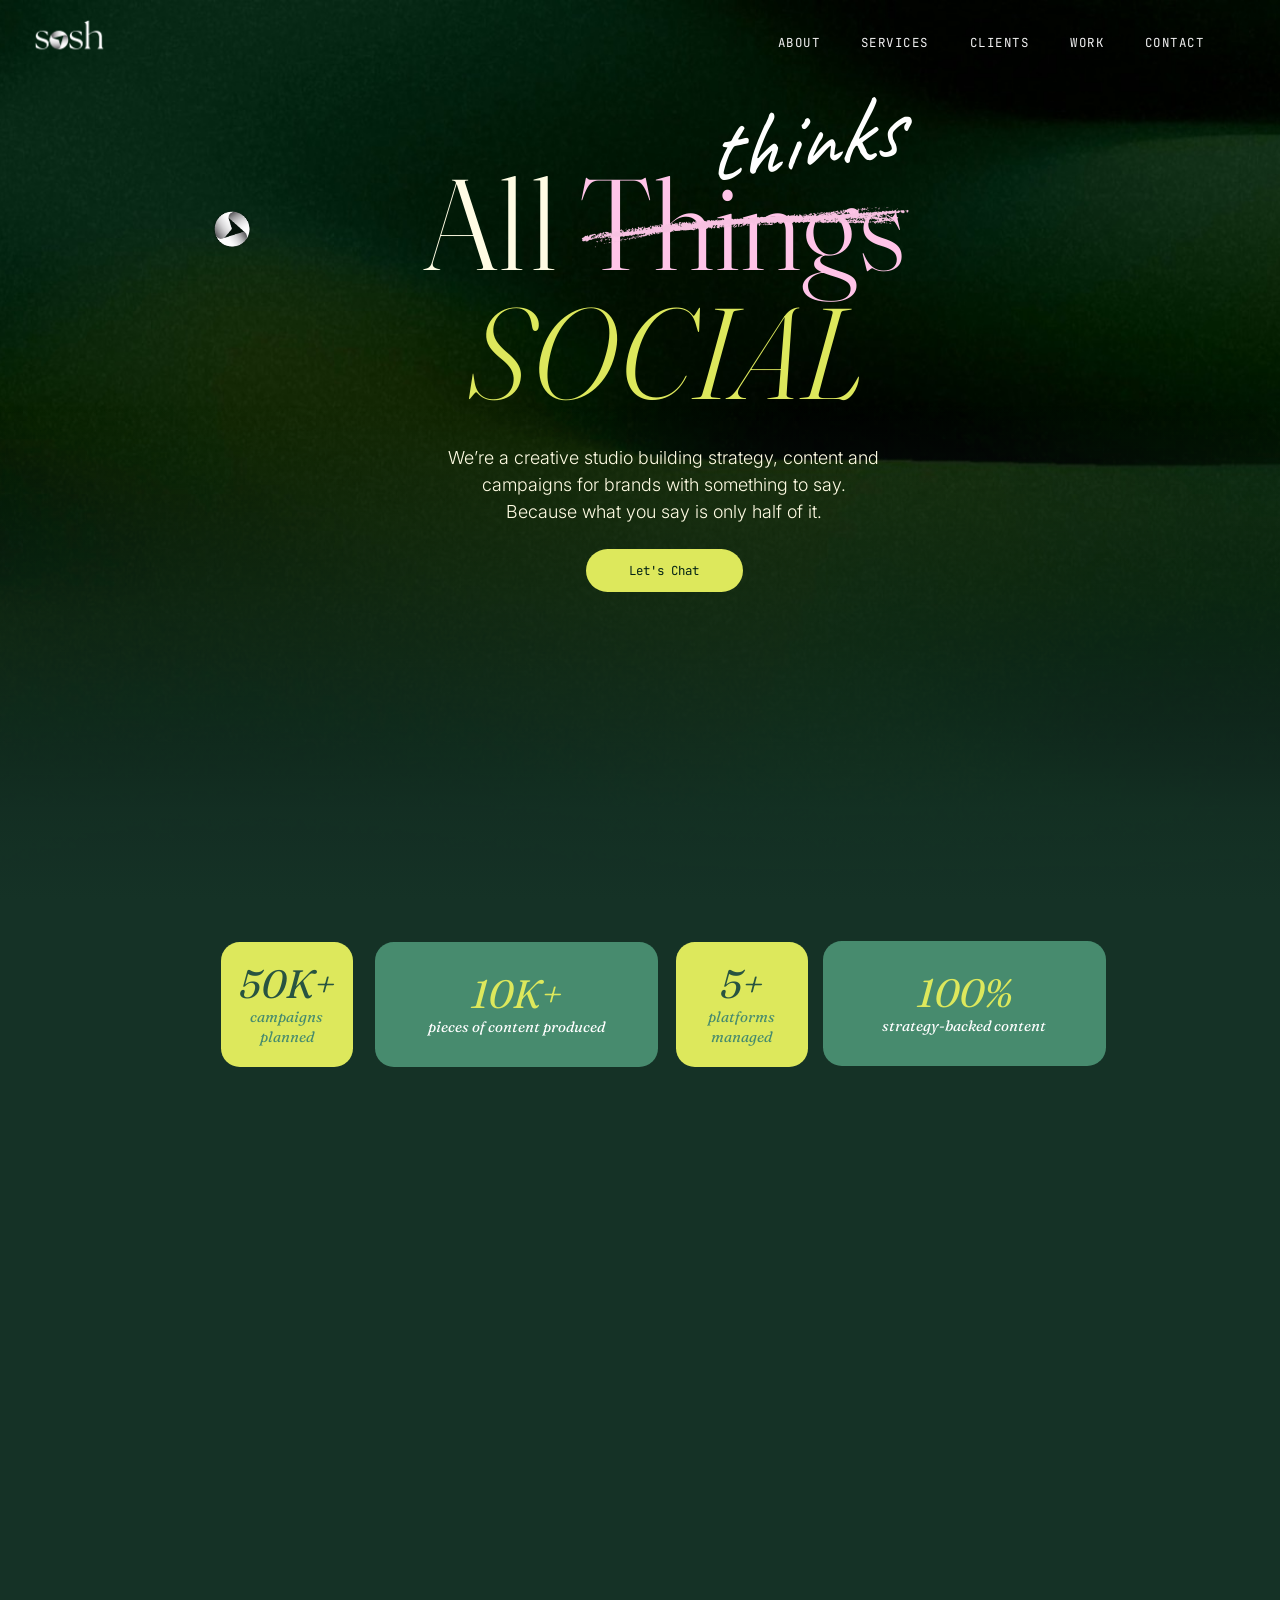
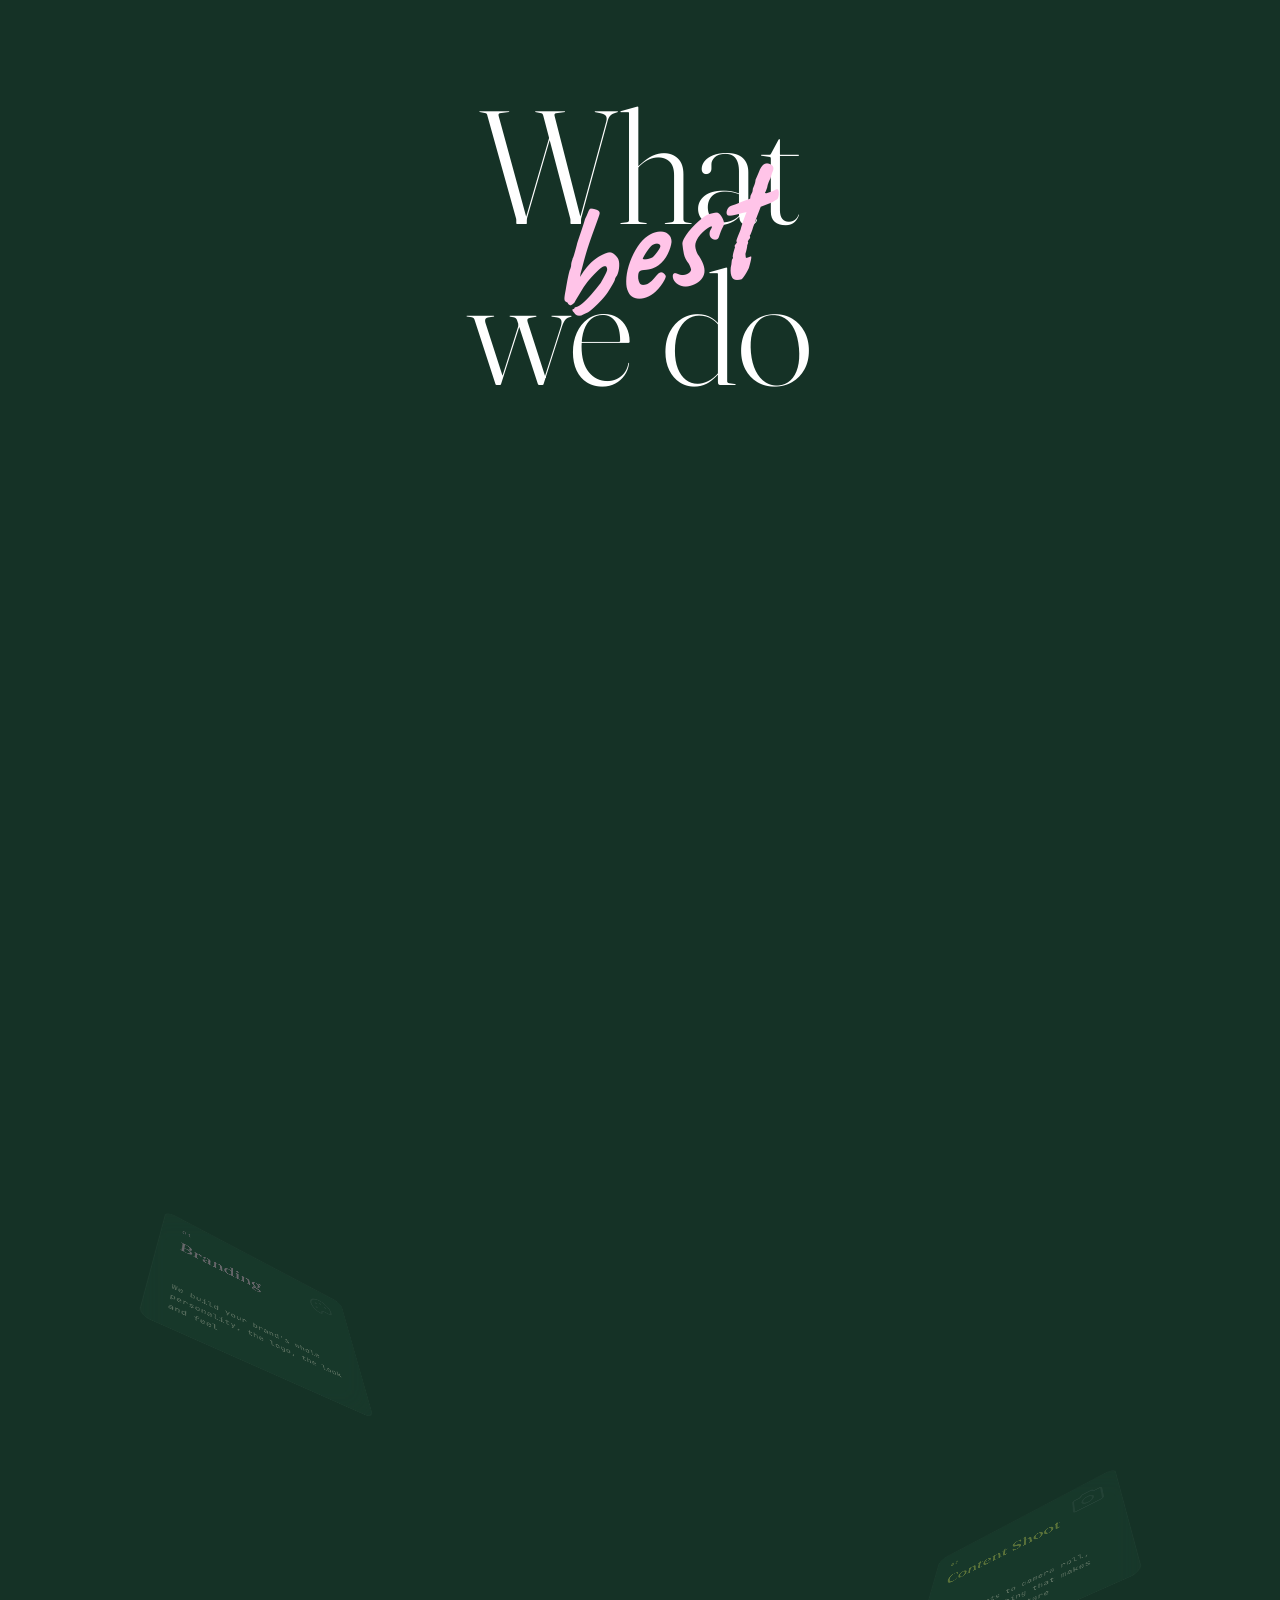
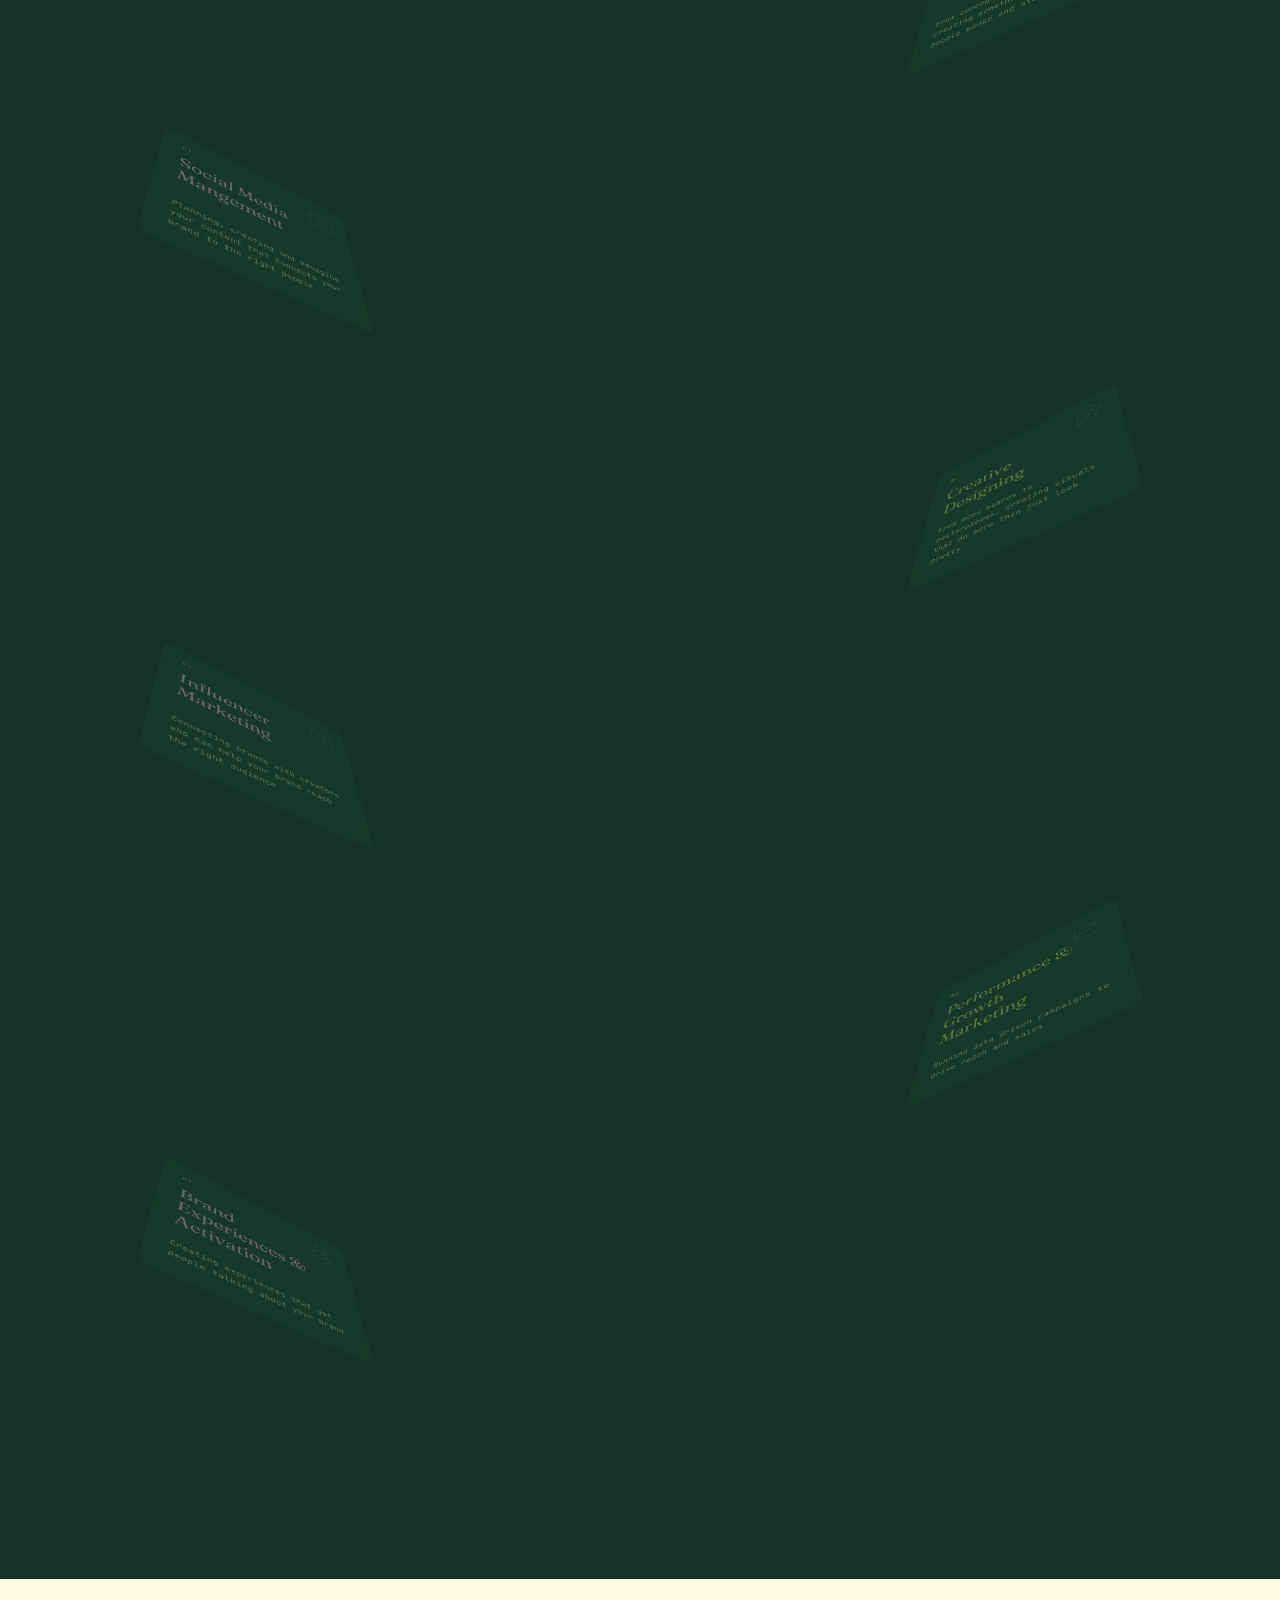
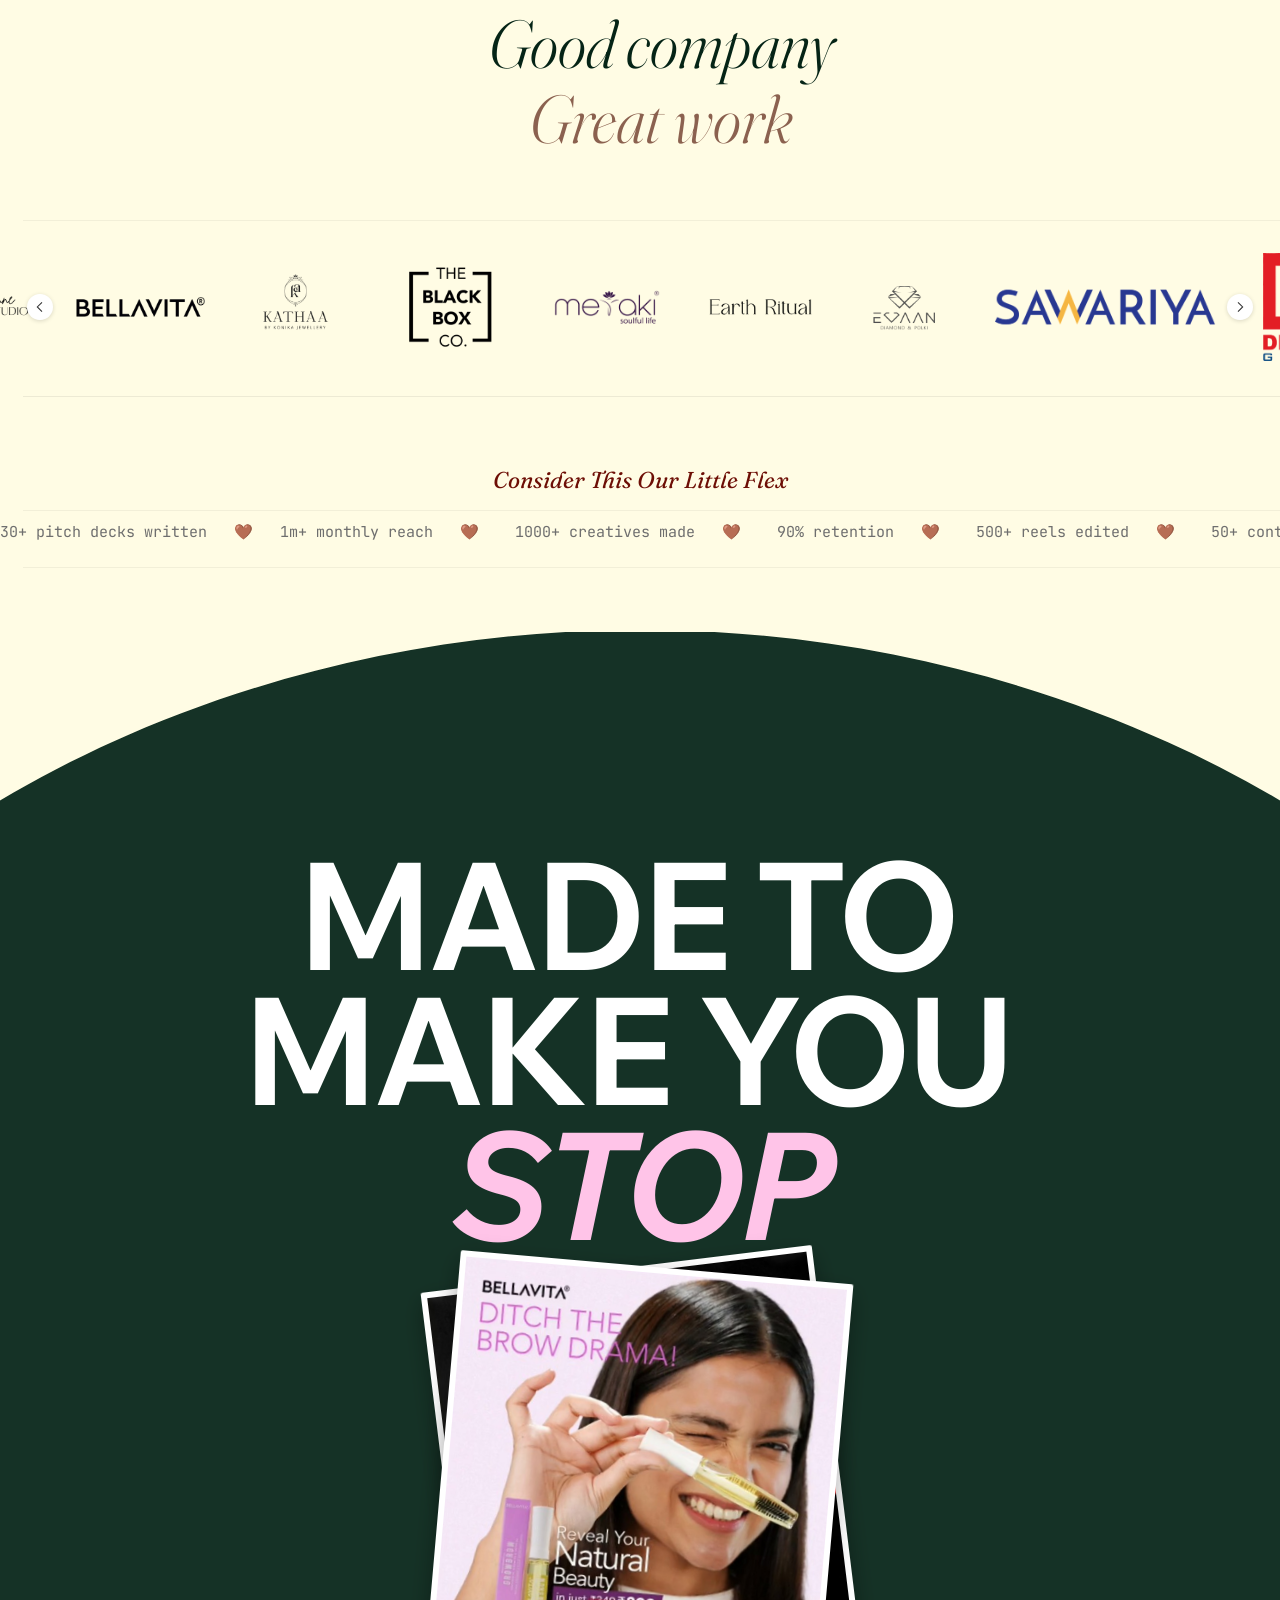
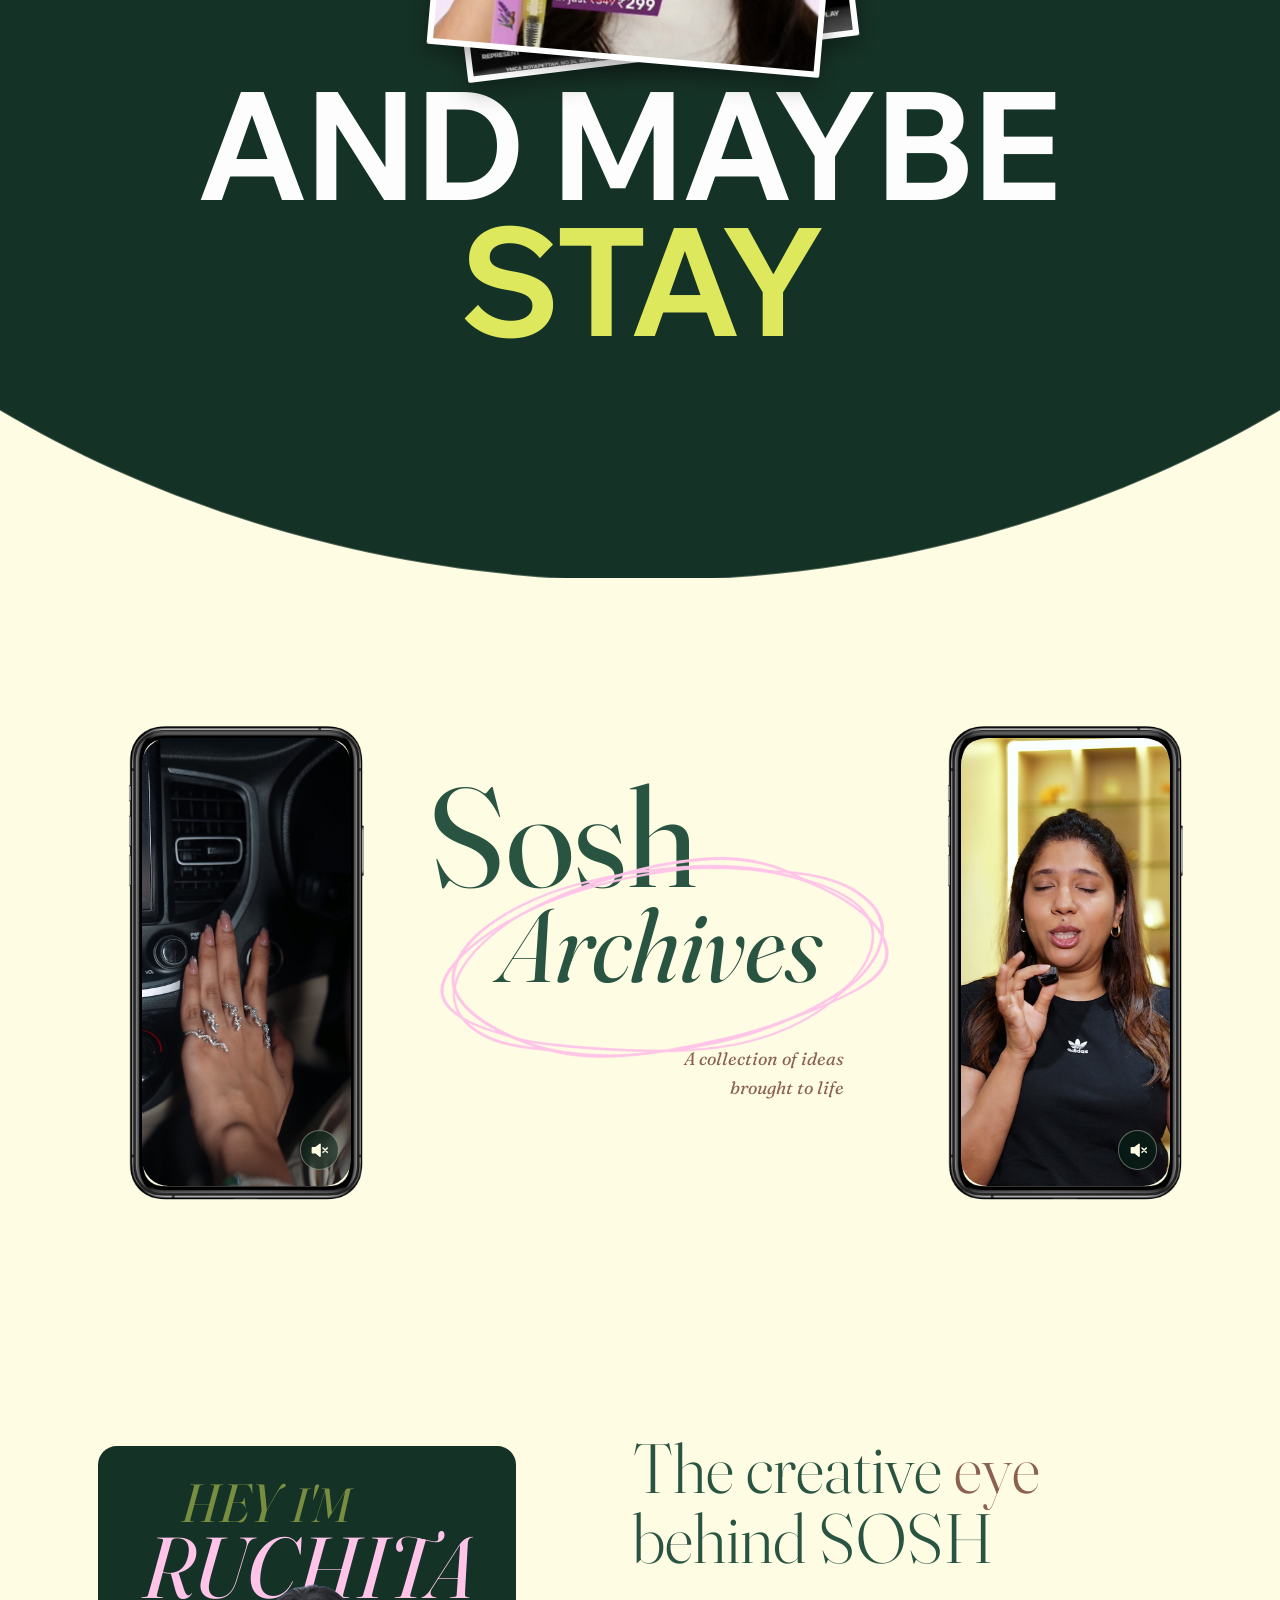
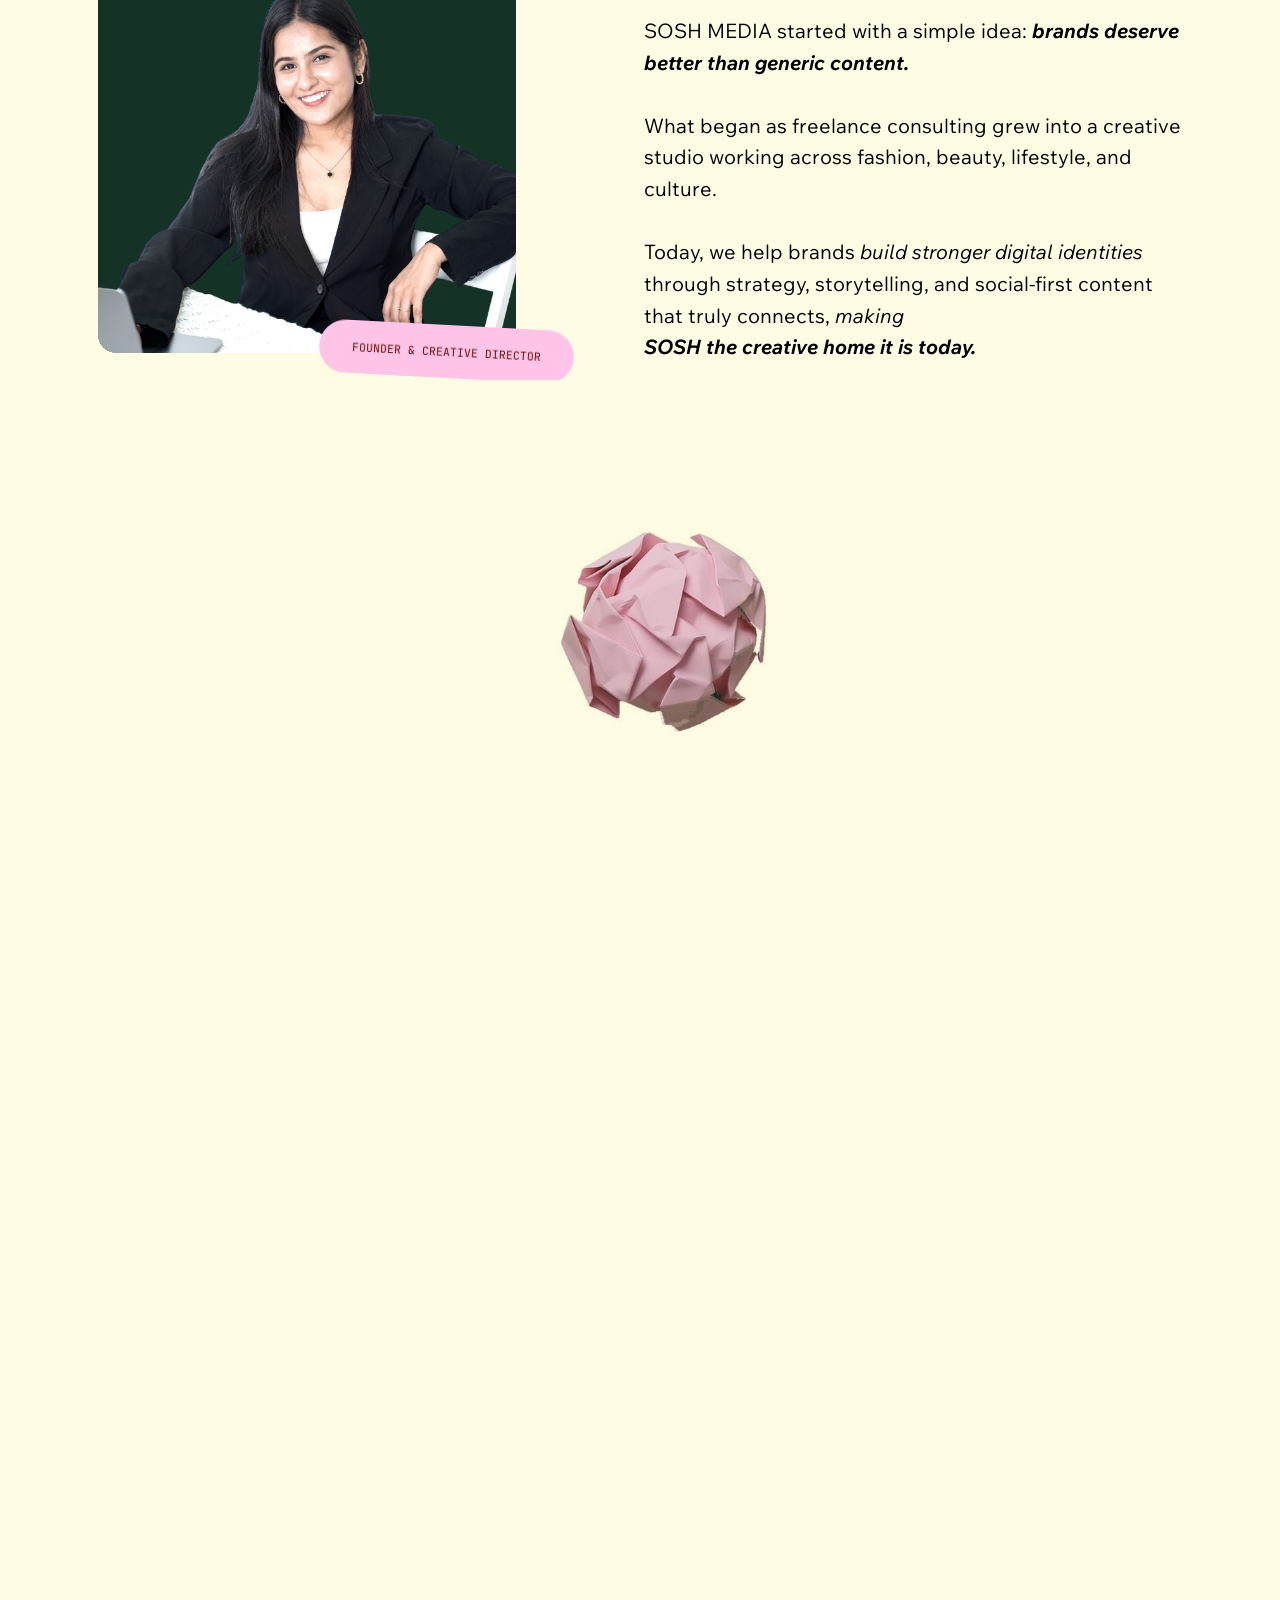
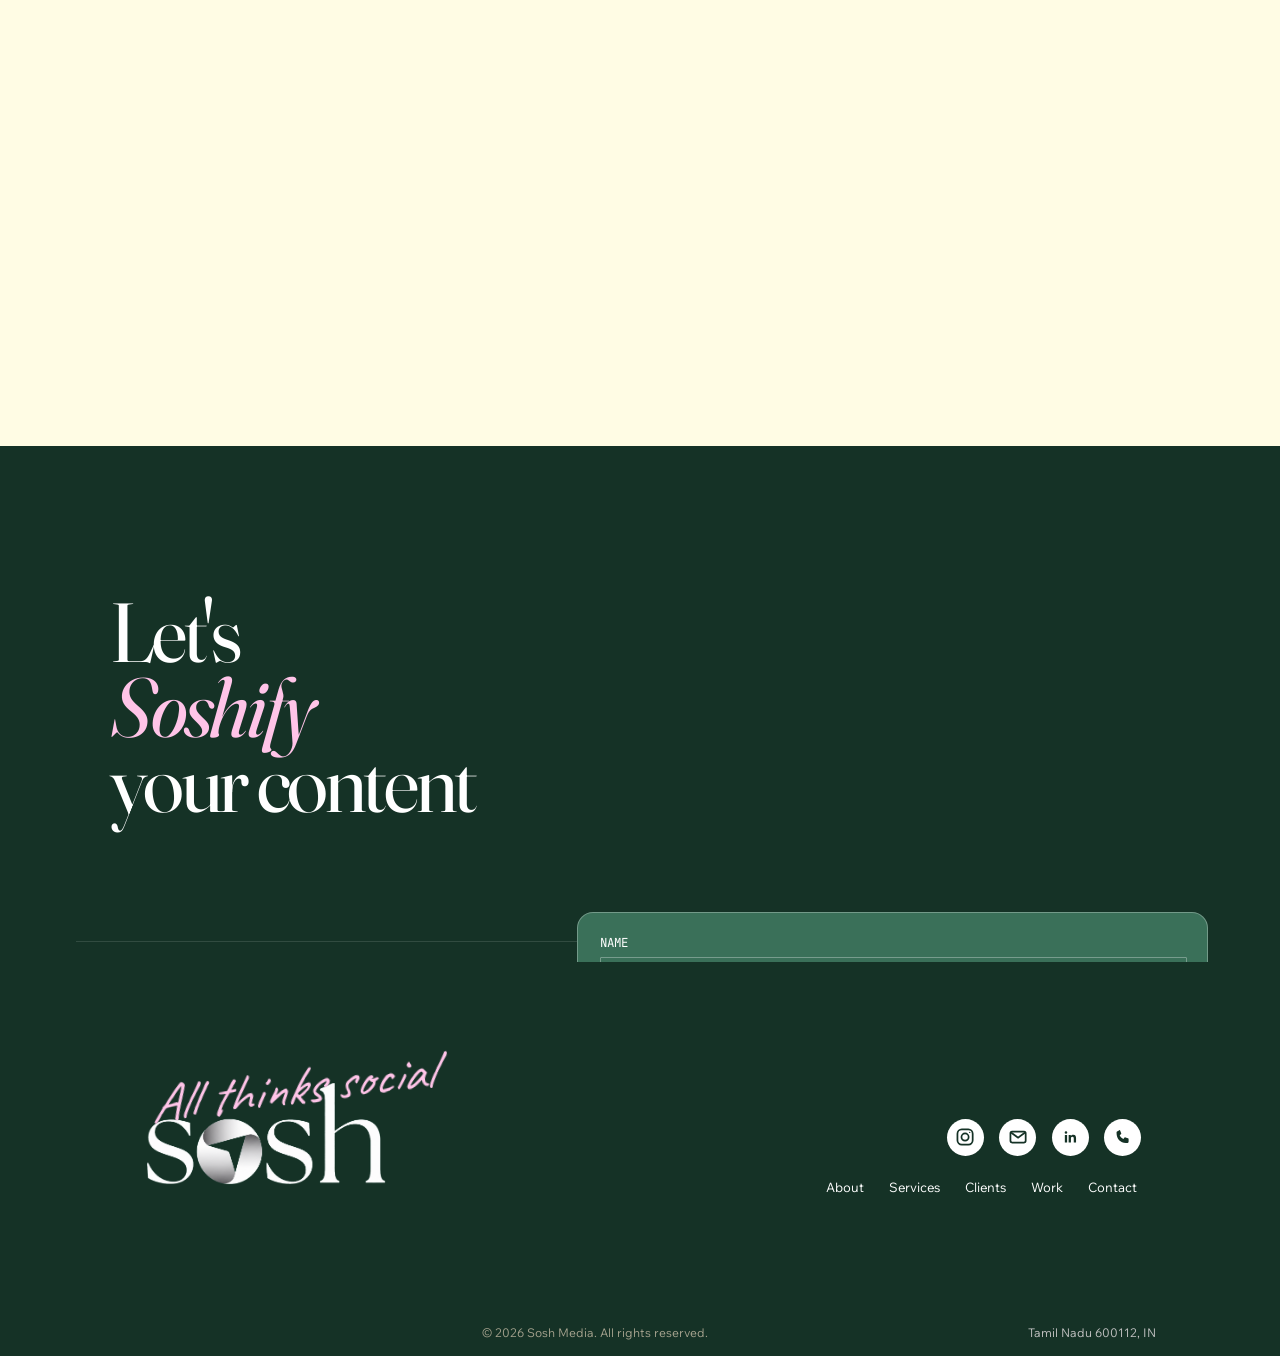
==== commit a1452e84: "Faster flex marquee on phones (iPhone + Android); laptop unchanged Co-Authored-By: Claude Opus 5.5 <" ====
--- a/home.html
+++ b/home.html
@@ -8,7 +8,7 @@
 <style>html{background:#052416}body{background:#153226;margin:0}</style>
 <title>home | Sosh Media</title>
 <link rel="icon" href="assets/img/logo.png">
-<script src="js/units.js?v=112"></script>
+<script src="js/units.js?v=113"></script>
 <link rel="preload" as="image" href="assets/img/hero-poster.jpg">
 <link rel="preload" as="image" href="assets/img/work/anuv.jpg">
 <link rel="preconnect" href="https://fonts.googleapis.com">
@@ -16,8 +16,8 @@
 <!-- non-blocking: the page draws immediately, fonts swap in when they arrive -->
 <link rel="stylesheet" href="https://fonts.googleapis.com/css2?family=Caveat:wght@400;700&family=Fraunces:ital,opsz,wght@0,9..144,400;0,9..144,700;1,9..144,400;1,9..144,700&family=Inter:wght@300;400&family=JetBrains+Mono:wght@300;400;500&family=Wix+Madefor+Text:ital,wght@0,400;0,700;1,400;1,700&display=swap" media="print" onload="this.media='all'">
 <noscript><link rel="stylesheet" href="https://fonts.googleapis.com/css2?family=Caveat:wght@400;700&family=Fraunces:ital,opsz,wght@0,9..144,400;0,9..144,700;1,9..144,400;1,9..144,700&family=Inter:wght@300;400&family=JetBrains+Mono:wght@300;400;500&family=Wix+Madefor+Text:ital,wght@0,400;0,700;1,400;1,700&display=swap"></noscript>
-<link rel="stylesheet" href="css/fonts.css?v=112">
-<link rel="stylesheet" href="css/home.css?v=112">
+<link rel="stylesheet" href="css/fonts.css?v=113">
+<link rel="stylesheet" href="css/home.css?v=113">
 </head>
 <body>
 
@@ -266,8 +266,8 @@
 </main>
 
 <script src="js/vendor/lenis.min.js"></script>
-<script src="js/plane.js?v=112"></script>
-<script src="js/home.js?v=112"></script>
-<script src="js/form.js?v=112"></script>
+<script src="js/plane.js?v=113"></script>
+<script src="js/home.js?v=113"></script>
+<script src="js/form.js?v=113"></script>
 </body>
 </html>
--- a/css/home.css
+++ b/css/home.css
@@ -700,7 +700,7 @@
 @media (max-width:767px) and (orientation:portrait){ .stop .stay-text{margin-top:calc(-44*var(--u))} }
 @media (min-width:768px) and (max-width:1100px) and (orientation:portrait){ .stop .stay-text{margin-top:calc(-70*var(--u))} }
 /* flex marquee: the strip is shorter on smaller screens, so loop faster to keep a laptop-like pace */
-@media (max-width:767px) and (orientation:portrait){ .flex-marquee .track{animation-duration:15s} }
+@media (max-width:767px){ .flex-marquee .track{animation-duration:9s} }   /* all phones, iPhone + Android */
 @media (min-width:768px) and (max-width:1100px) and (orientation:portrait){ .flex-marquee .track{animation-duration:17.5s} }
 /* the rotated "All thinks social" pokes above the footer's top edge on smaller screens; footer clipping
    cut the tall letters (l, k, h) by different amounts as the page scrolled. Let it show in full. */
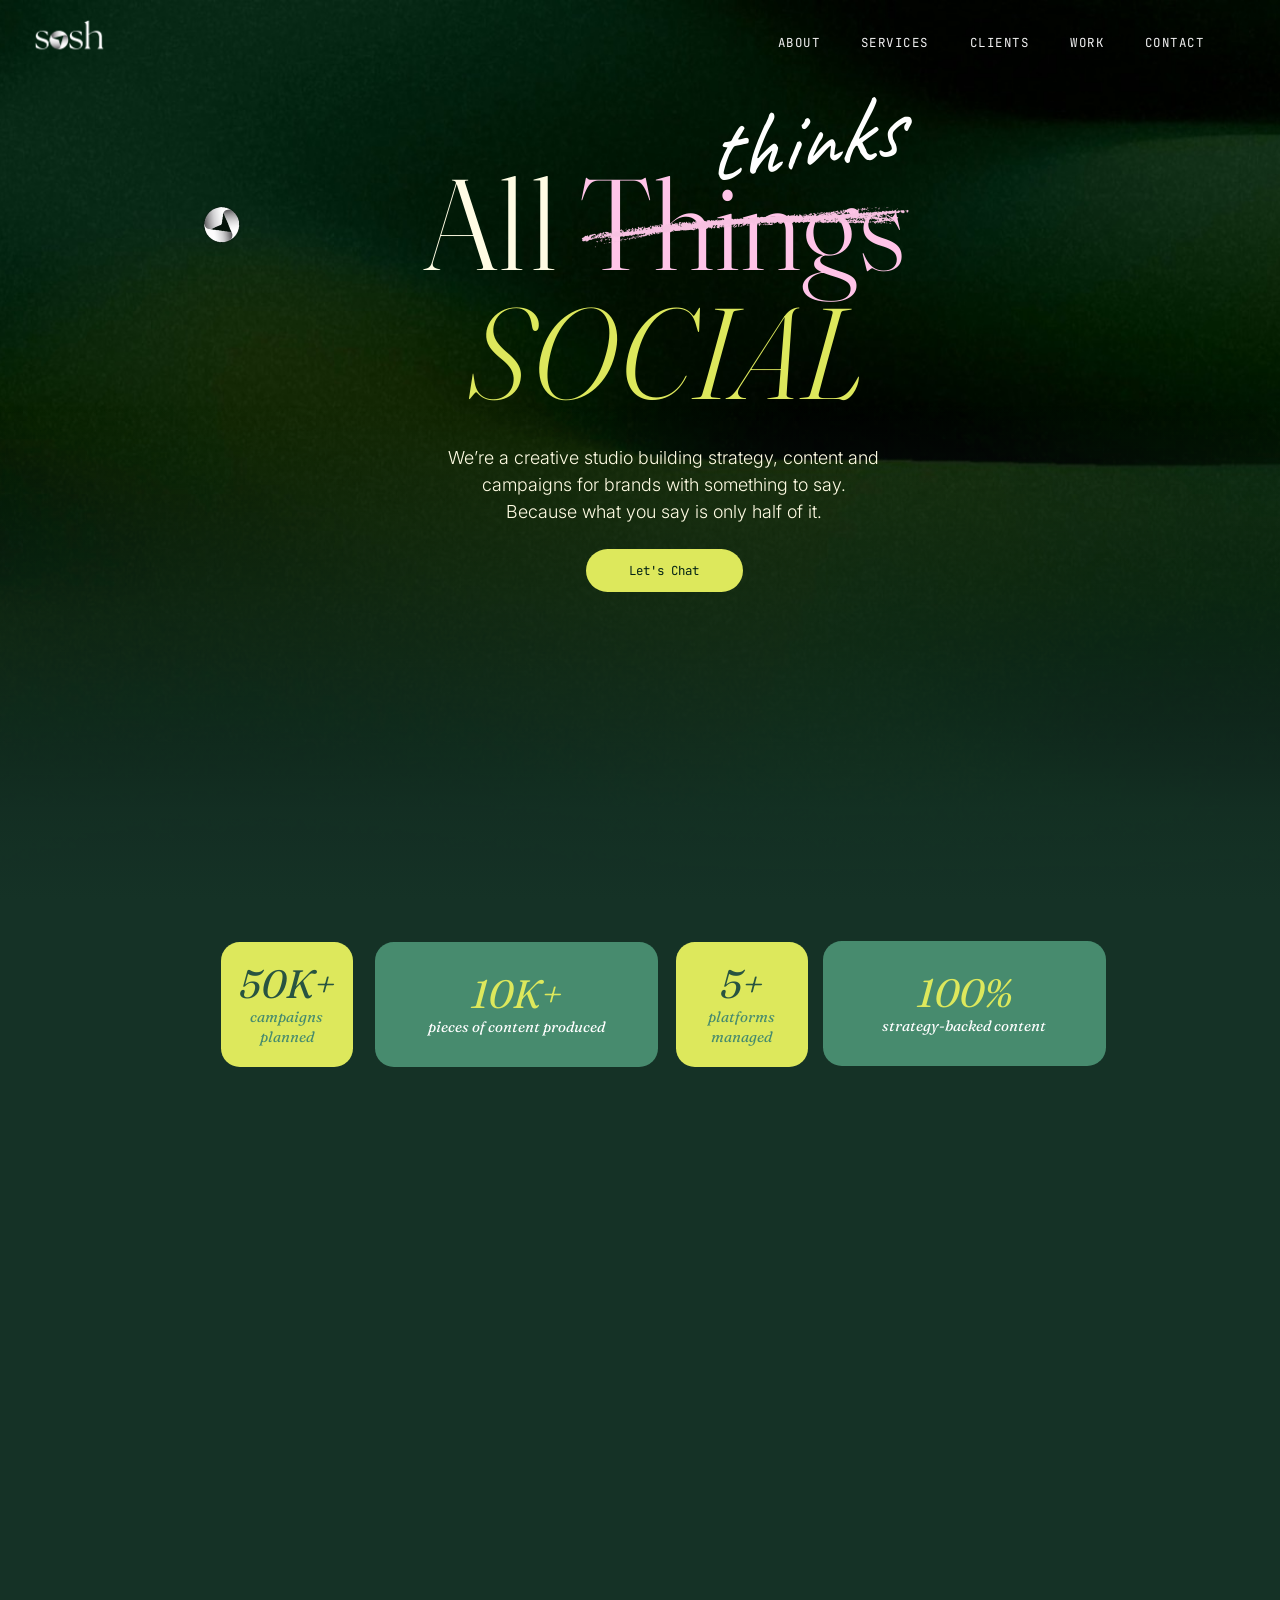
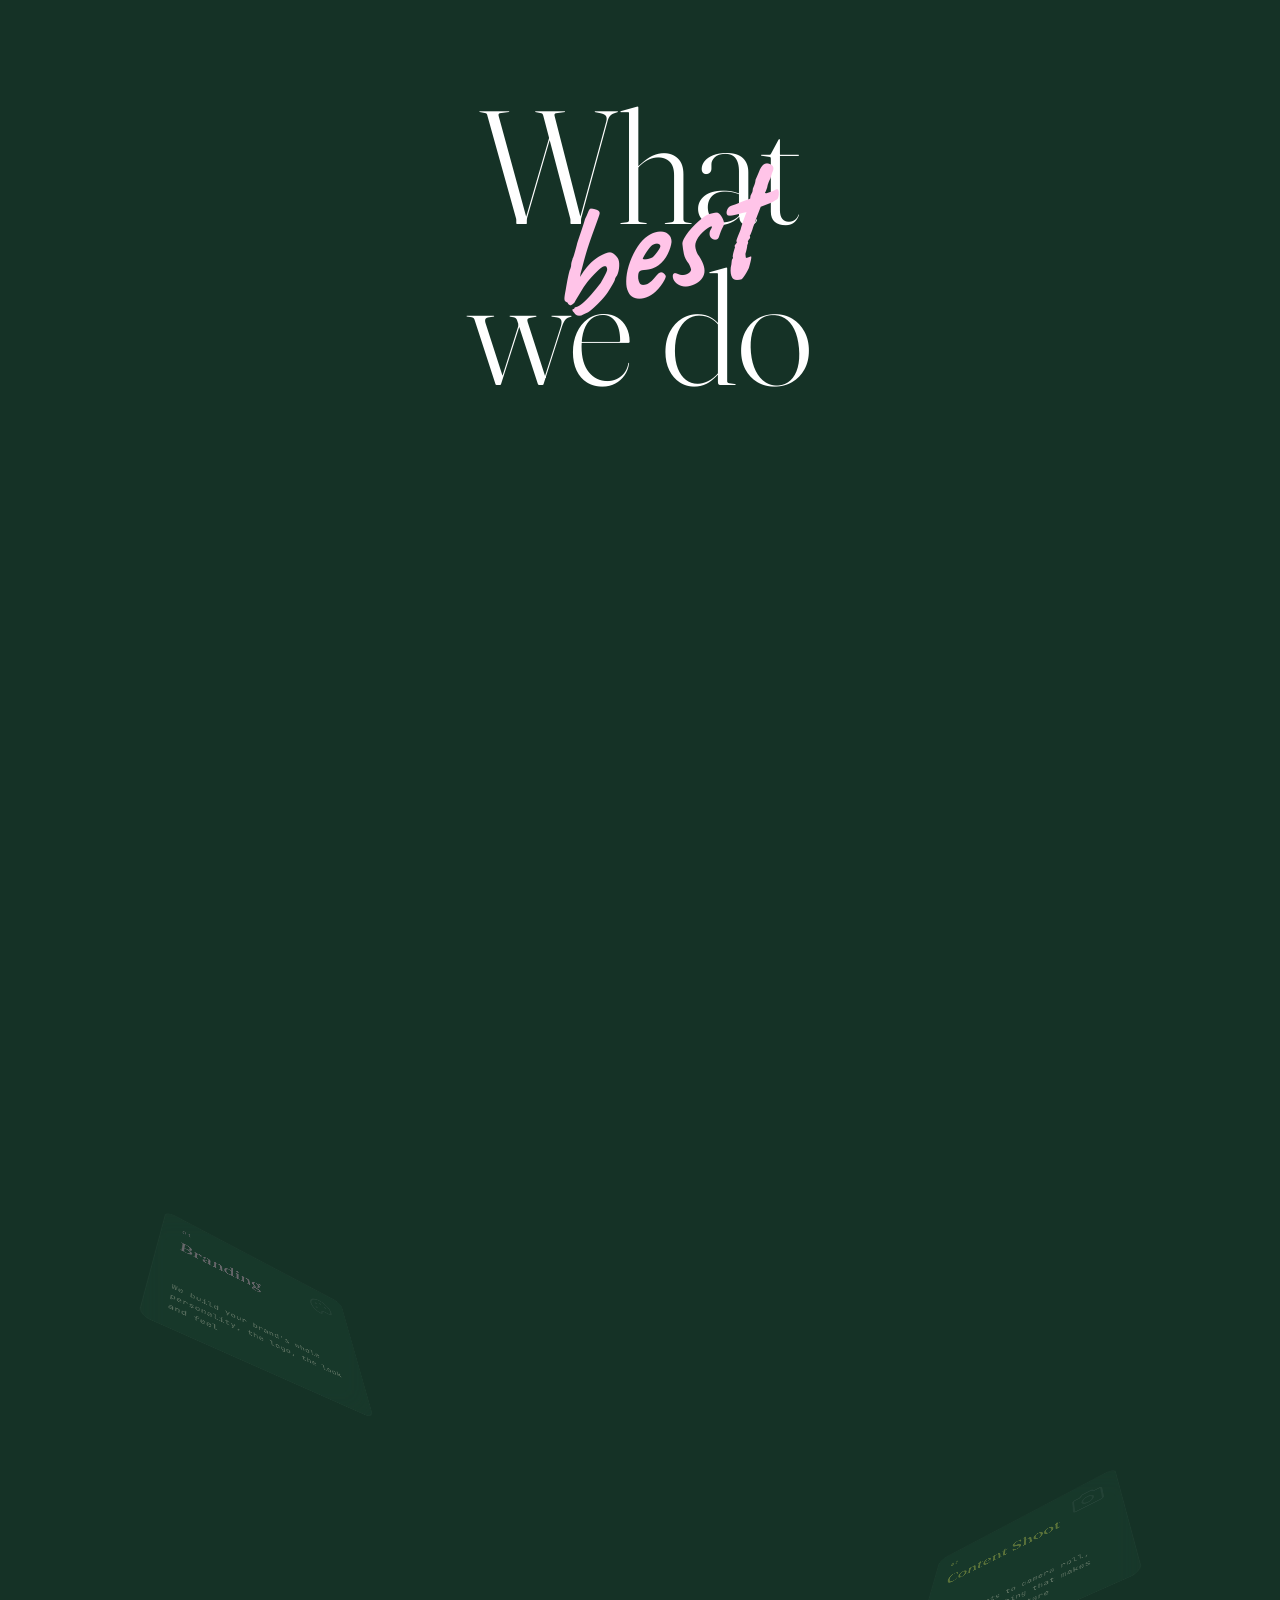
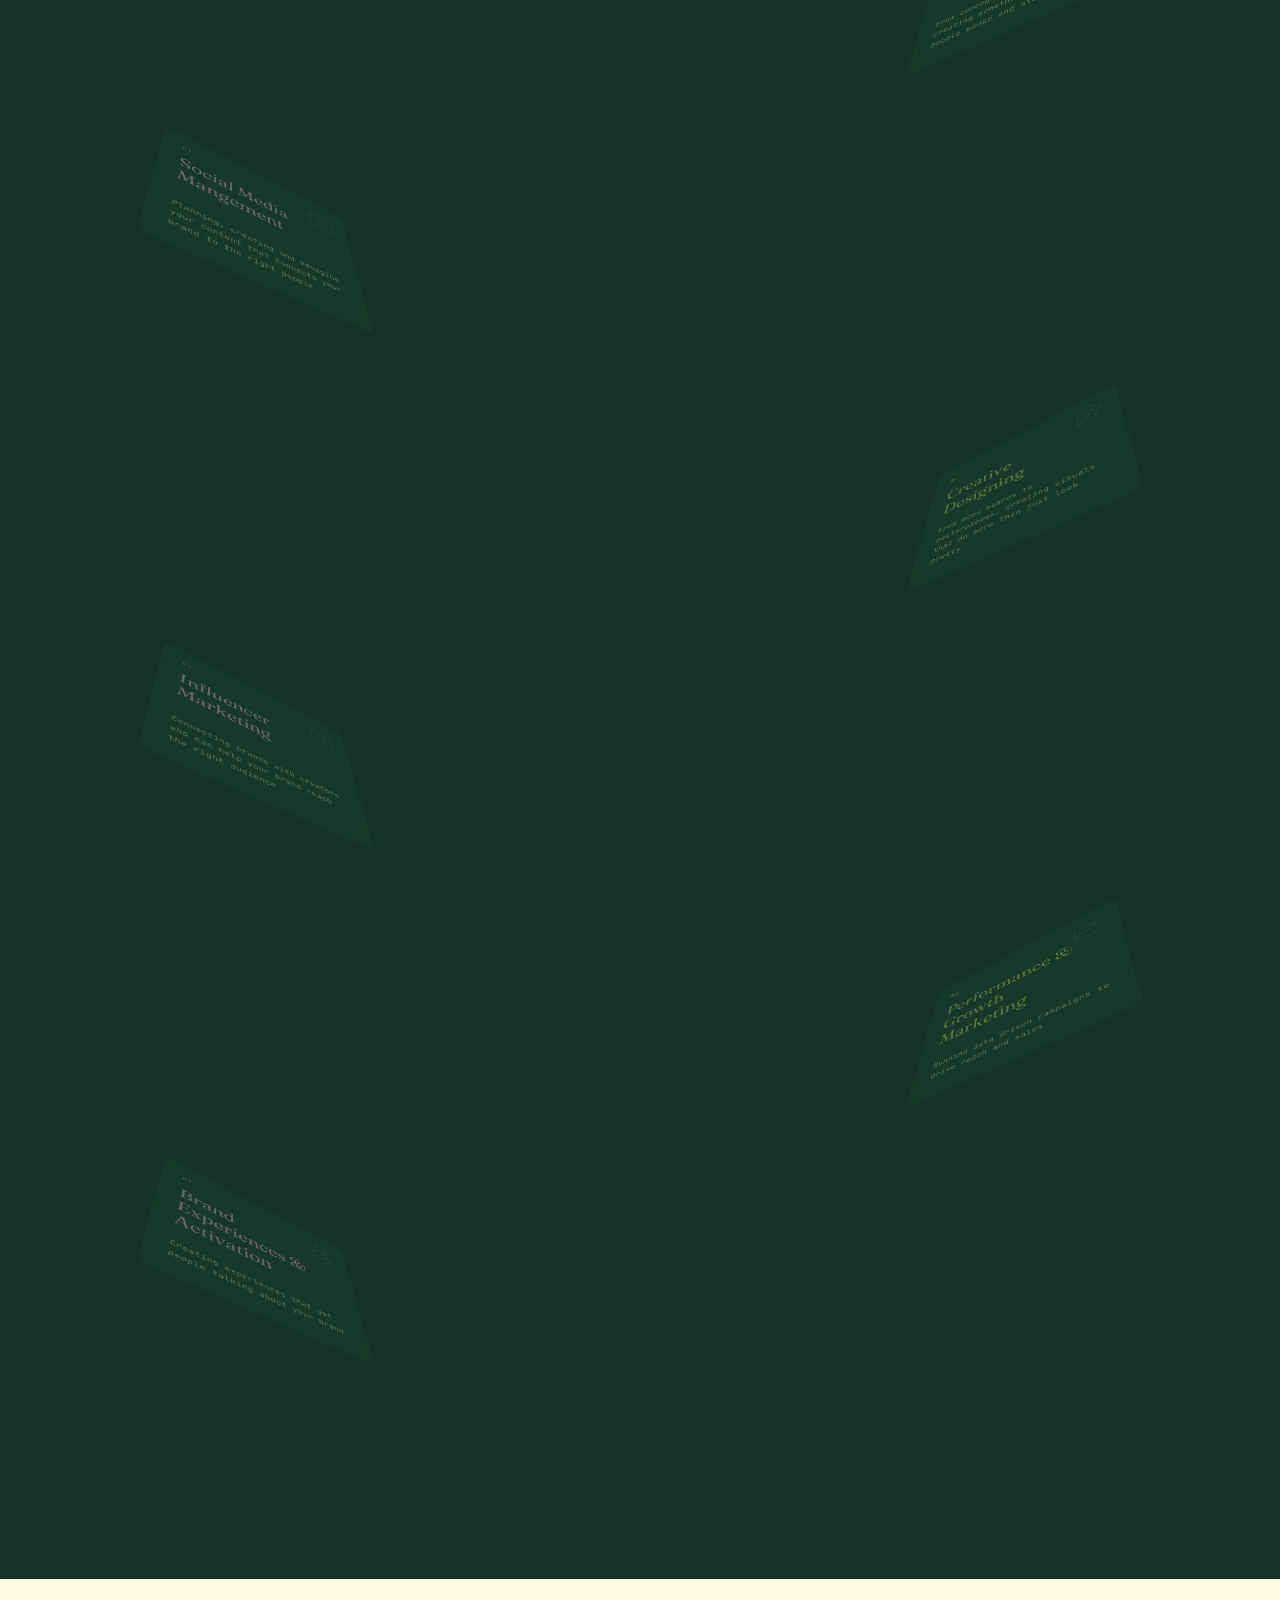
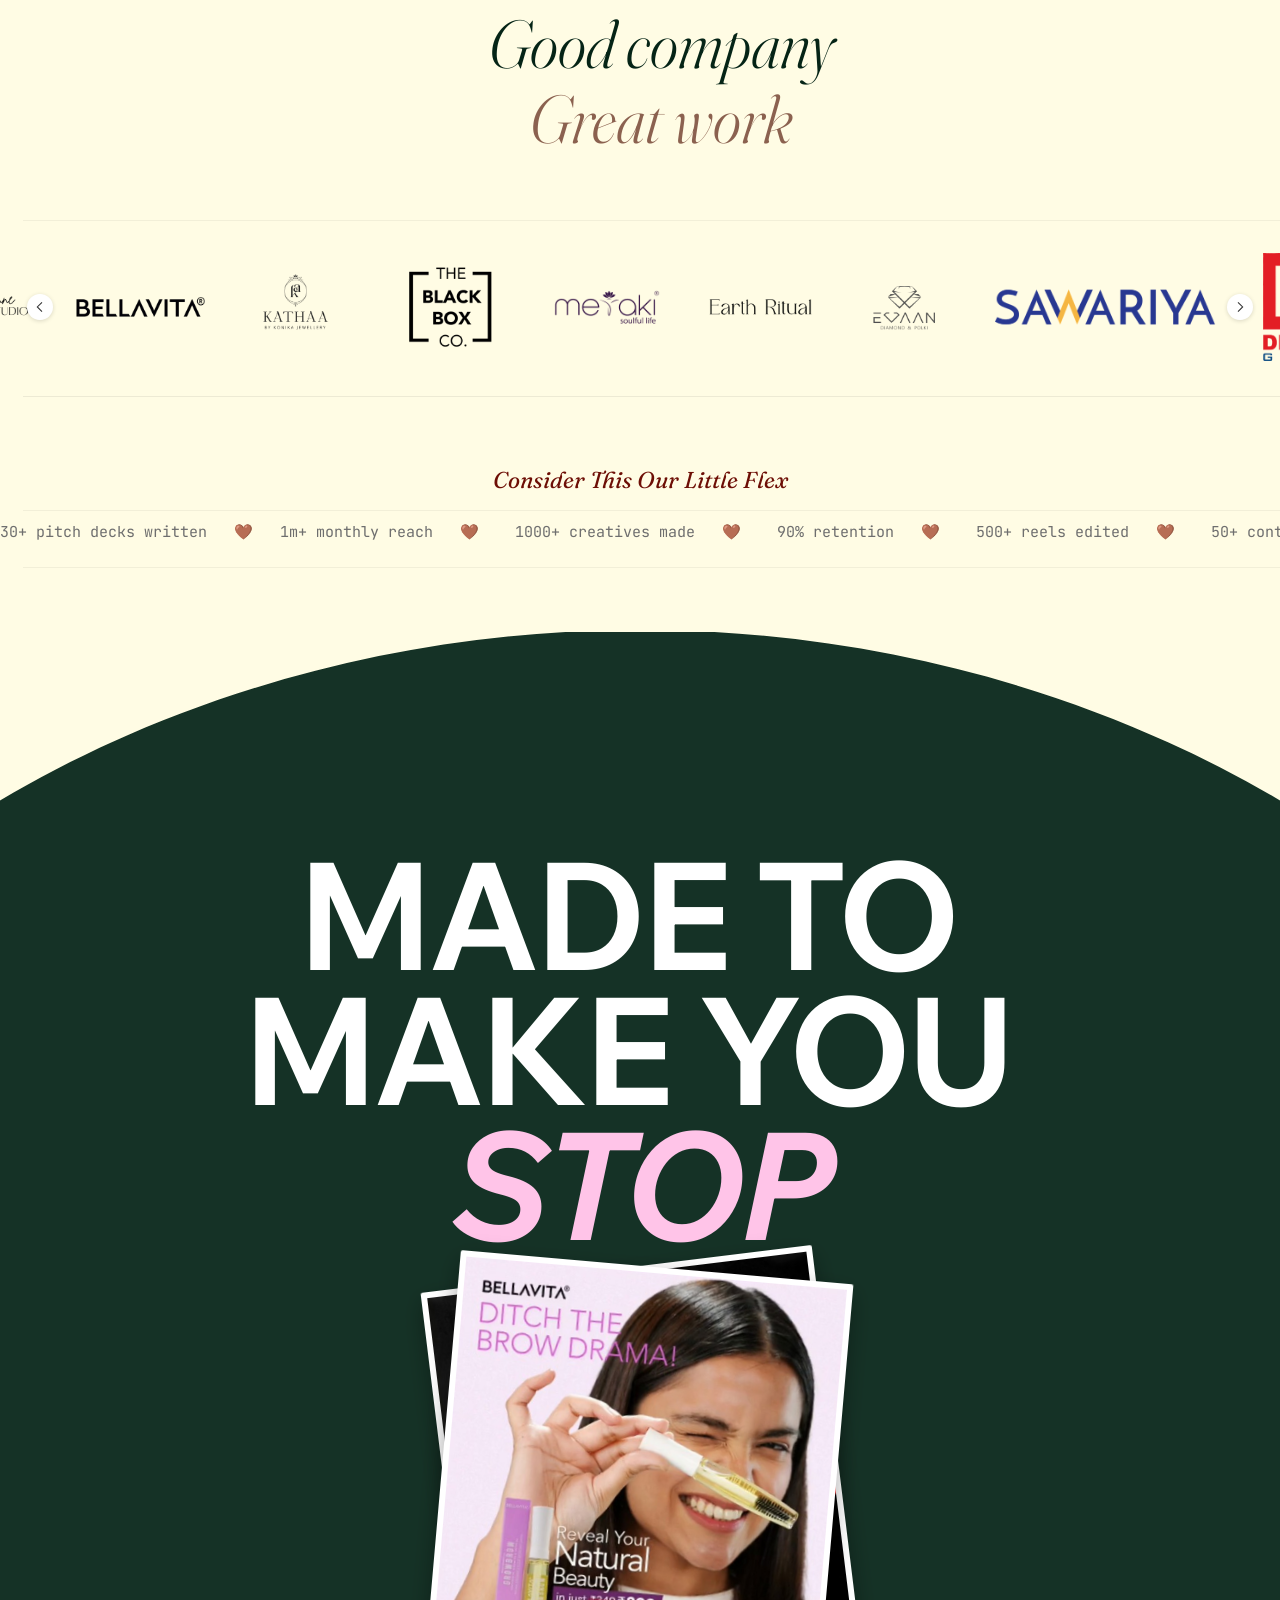
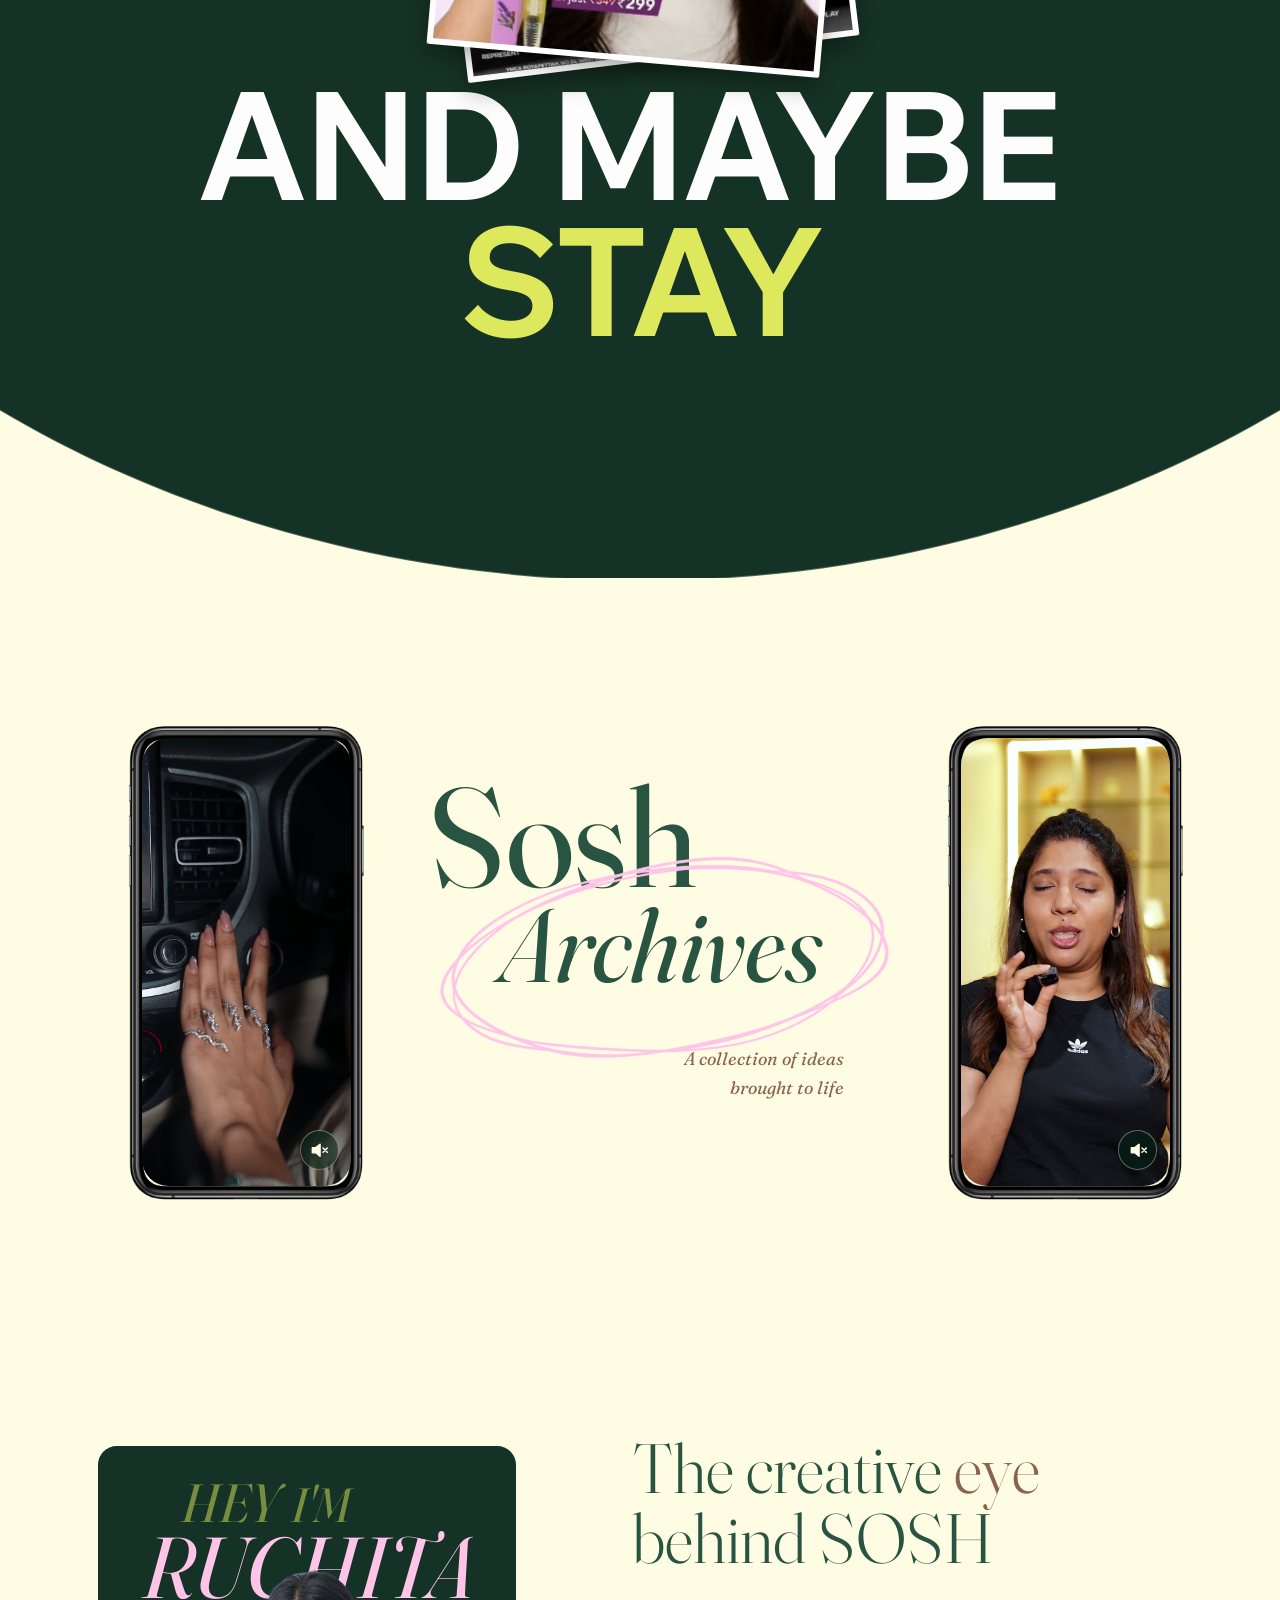
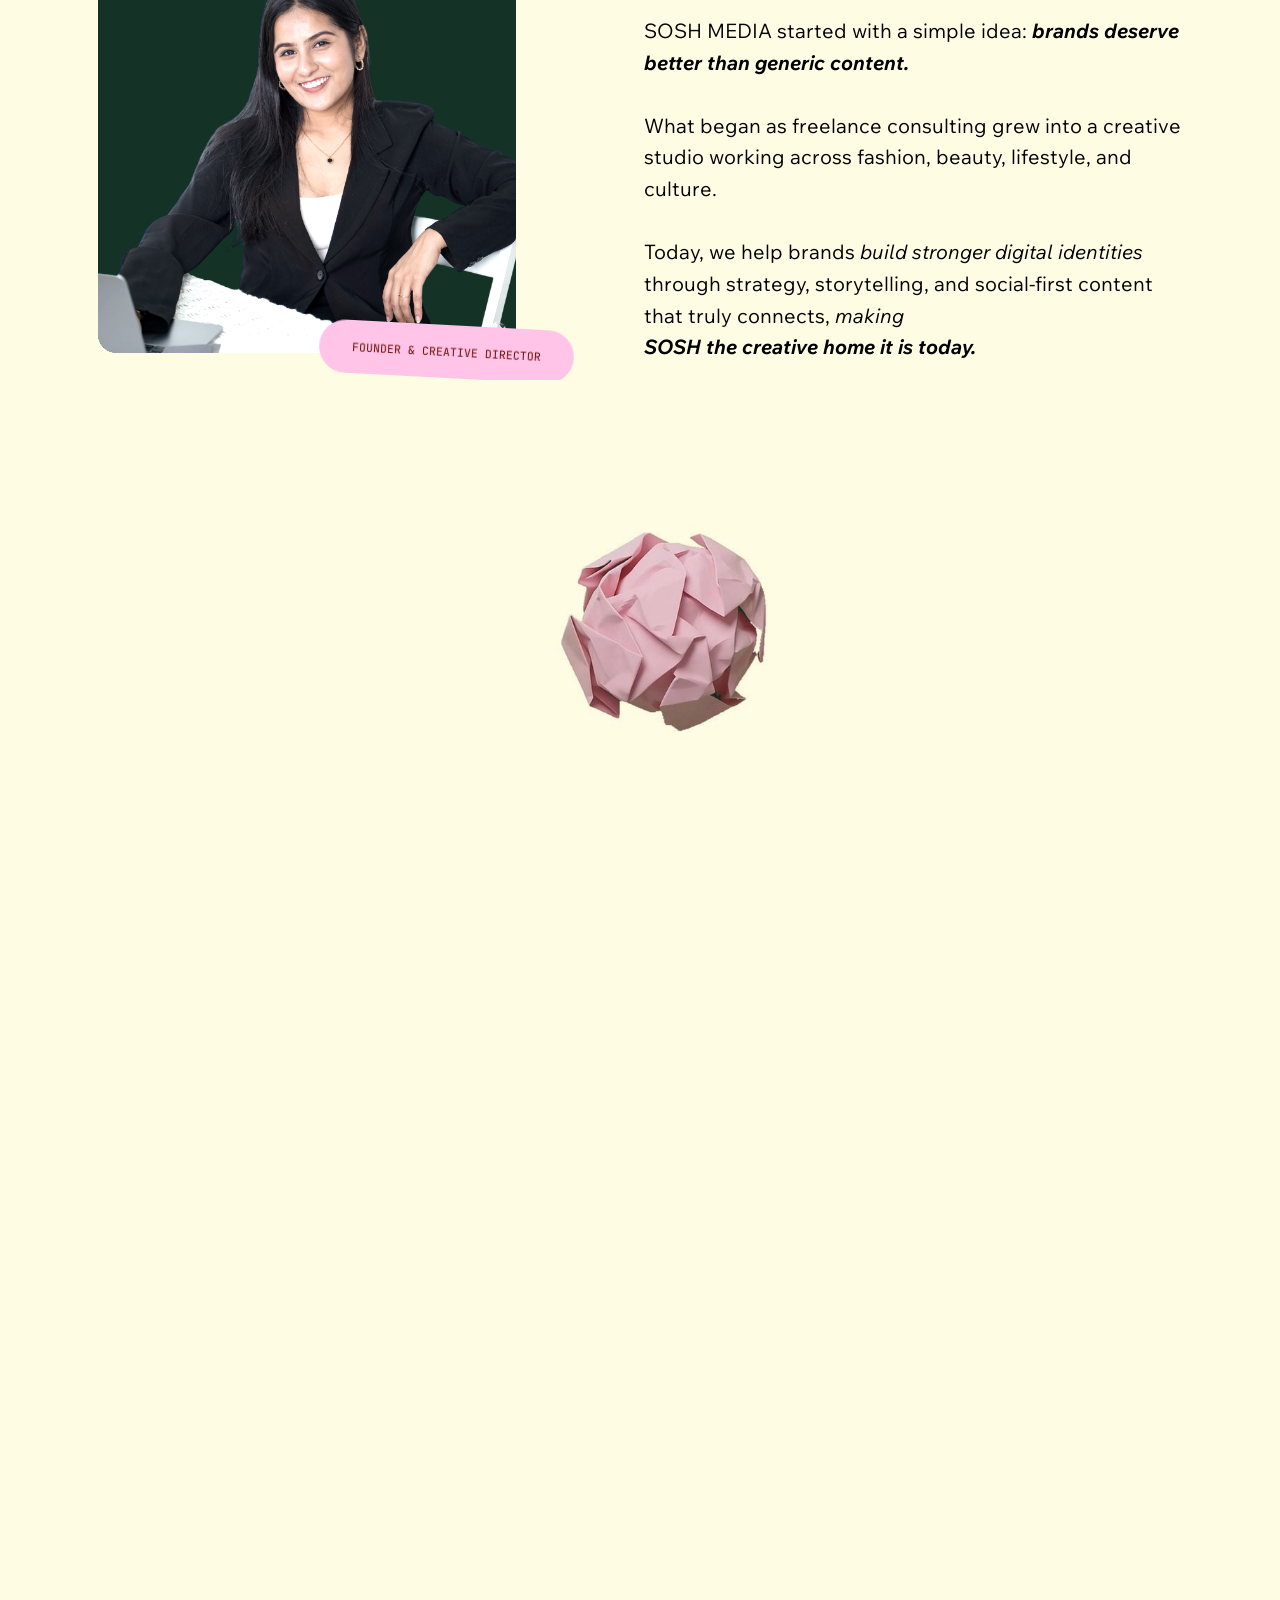
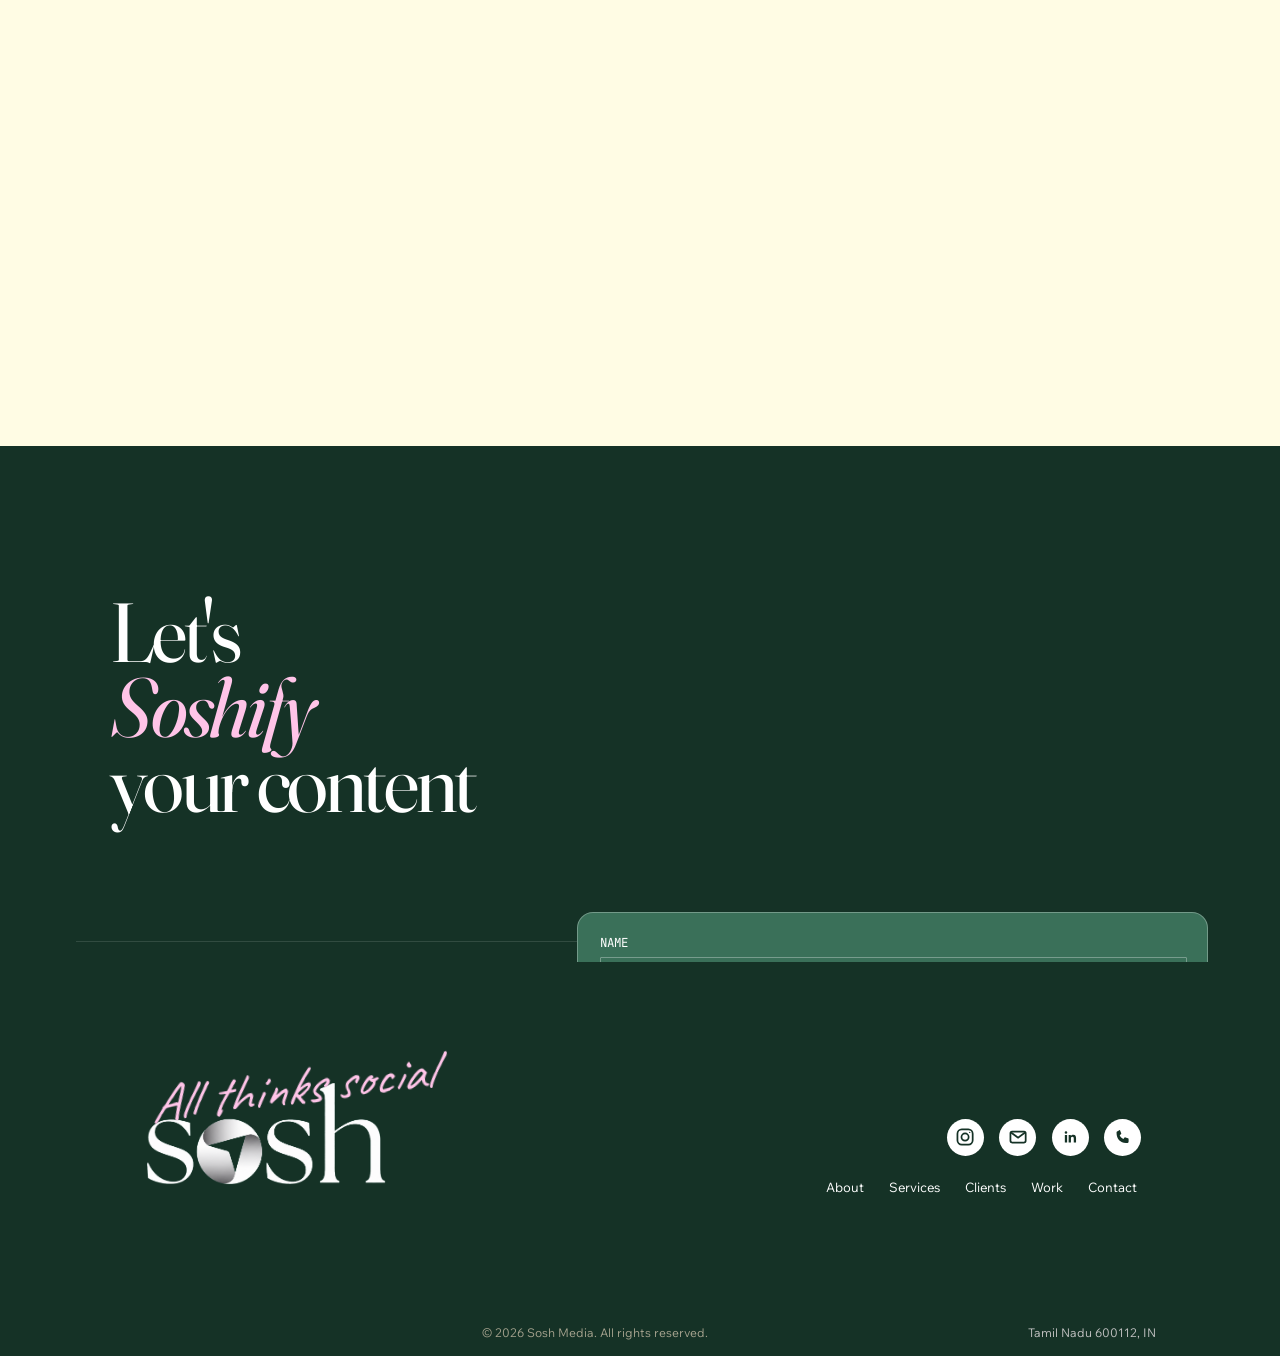
==== commit 72590aaa: "Founder photo rises slightly over RUCHITA for a layered look Co-Authored-By: Claude Opus 5.5 <norepl" ====
--- a/home.html
+++ b/home.html
@@ -8,7 +8,7 @@
 <style>html{background:#052416}body{background:#153226;margin:0}</style>
 <title>home | Sosh Media</title>
 <link rel="icon" href="assets/img/logo.png">
-<script src="js/units.js?v=113"></script>
+<script src="js/units.js?v=114"></script>
 <link rel="preload" as="image" href="assets/img/hero-poster.jpg">
 <link rel="preload" as="image" href="assets/img/work/anuv.jpg">
 <link rel="preconnect" href="https://fonts.googleapis.com">
@@ -16,8 +16,8 @@
 <!-- non-blocking: the page draws immediately, fonts swap in when they arrive -->
 <link rel="stylesheet" href="https://fonts.googleapis.com/css2?family=Caveat:wght@400;700&family=Fraunces:ital,opsz,wght@0,9..144,400;0,9..144,700;1,9..144,400;1,9..144,700&family=Inter:wght@300;400&family=JetBrains+Mono:wght@300;400;500&family=Wix+Madefor+Text:ital,wght@0,400;0,700;1,400;1,700&display=swap" media="print" onload="this.media='all'">
 <noscript><link rel="stylesheet" href="https://fonts.googleapis.com/css2?family=Caveat:wght@400;700&family=Fraunces:ital,opsz,wght@0,9..144,400;0,9..144,700;1,9..144,400;1,9..144,700&family=Inter:wght@300;400&family=JetBrains+Mono:wght@300;400;500&family=Wix+Madefor+Text:ital,wght@0,400;0,700;1,400;1,700&display=swap"></noscript>
-<link rel="stylesheet" href="css/fonts.css?v=113">
-<link rel="stylesheet" href="css/home.css?v=113">
+<link rel="stylesheet" href="css/fonts.css?v=114">
+<link rel="stylesheet" href="css/home.css?v=114">
 </head>
 <body>
 
@@ -266,8 +266,8 @@
 </main>
 
 <script src="js/vendor/lenis.min.js"></script>
-<script src="js/plane.js?v=113"></script>
-<script src="js/home.js?v=113"></script>
-<script src="js/form.js?v=113"></script>
+<script src="js/plane.js?v=114"></script>
+<script src="js/home.js?v=114"></script>
+<script src="js/form.js?v=114"></script>
 </body>
 </html>
--- a/css/home.css
+++ b/css/home.css
@@ -239,7 +239,7 @@
 .founder-card > *{position:absolute}
 /* founder.png is cut straight through the table (left) and her elbow (right): scale it so both cuts sit on the
    card's edges, so she fills the card; her head rises into the title and sits in front of "RUCHITA". */
-.founder-img{left:calc(-111*var(--u));top:calc(42*var(--u));width:calc(712*var(--u));height:calc(712*var(--u));object-fit:contain;z-index:2}
+.founder-img{left:calc(-111*var(--u));top:calc(26*var(--u));width:calc(712*var(--u));height:calc(712*var(--u));object-fit:contain;z-index:2}
 .founder-card .f-name{z-index:1}
 .founder-card .f-hey,.founder-card .f-im{z-index:3}
 .founder-pill{z-index:5}   /* stays in front of the full-card photo */
@@ -420,7 +420,7 @@
   .founder{height:calc(918*var(--u))}
   .founder-title{left:calc(10*var(--u));top:calc(29*var(--u));width:calc(365*var(--u));text-align:center;font-size:calc(54.81*var(--u));line-height:calc(49.33*var(--u))}
   .founder-card{left:calc(27*var(--u));top:calc(167*var(--u));width:calc(336*var(--u));height:calc(390*var(--u));border-radius:calc(5.74*var(--u))}
-  .founder-img{left:calc(-79*var(--u));top:calc(30*var(--u));width:calc(508*var(--u));height:calc(508*var(--u))}
+  .founder-img{left:calc(-79*var(--u));top:calc(19*var(--u));width:calc(508*var(--u));height:calc(508*var(--u))}
   .f-hey{left:calc(81*var(--u));top:calc(6*var(--u));font-size:calc(40.15*var(--u));line-height:calc(52.2*var(--u))}
   .f-im{left:calc(180*var(--u));top:calc(6*var(--u));font-size:calc(40.36*var(--u));line-height:calc(52.46*var(--u))}
   .f-name{left:calc(1*var(--u));top:calc(44*var(--u));width:calc(331*var(--u));font-size:calc(61.85*var(--u));line-height:calc(80.41*var(--u))}
@@ -561,7 +561,7 @@
   /* FOUNDER */
   .founder{height:calc(393*var(--u))}
   .founder-card{left:calc(61*var(--u));top:calc(8*var(--u));width:calc(303*var(--u));height:calc(366*var(--u));border-radius:calc(12.06*var(--u))}
-  .founder-img{left:calc(-72*var(--u));top:calc(30*var(--u));width:calc(458*var(--u));height:calc(458*var(--u))}   /* card is scaled 1.35× on iPad; these are its unscaled units */
+  .founder-img{left:calc(-72*var(--u));top:calc(19*var(--u));width:calc(458*var(--u));height:calc(458*var(--u))}   /* card is scaled 1.35× on iPad; these are its unscaled units */
   .f-hey{left:calc(53*var(--u));top:calc(15*var(--u));font-size:calc(34.4*var(--u));line-height:calc(44.72*var(--u))}
   .f-im{left:calc(158*var(--u));top:calc(18*var(--u));font-size:calc(30.68*var(--u));line-height:calc(39.88*var(--u))}
   .f-name{left:calc(19*var(--u));top:calc(41*var(--u));width:calc(264*var(--u));font-size:calc(55.26*var(--u));line-height:calc(71.84*var(--u))}
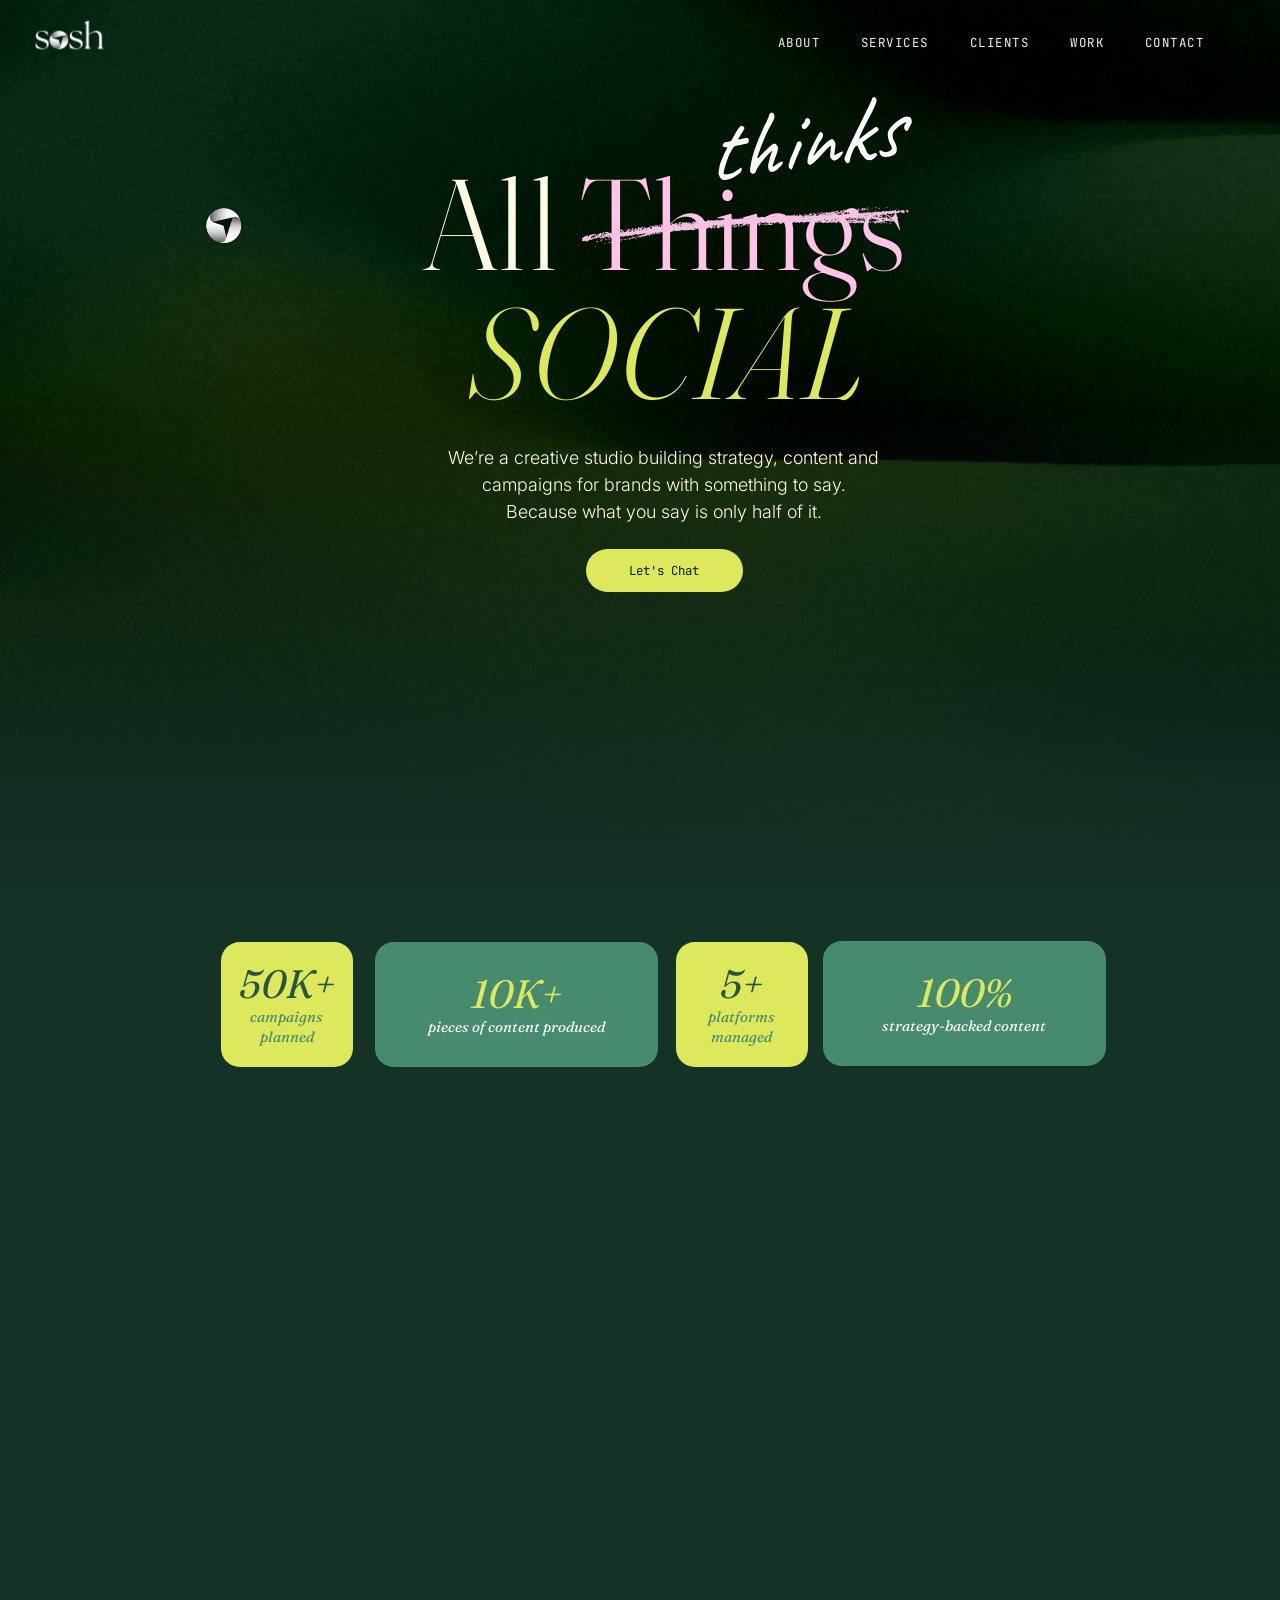
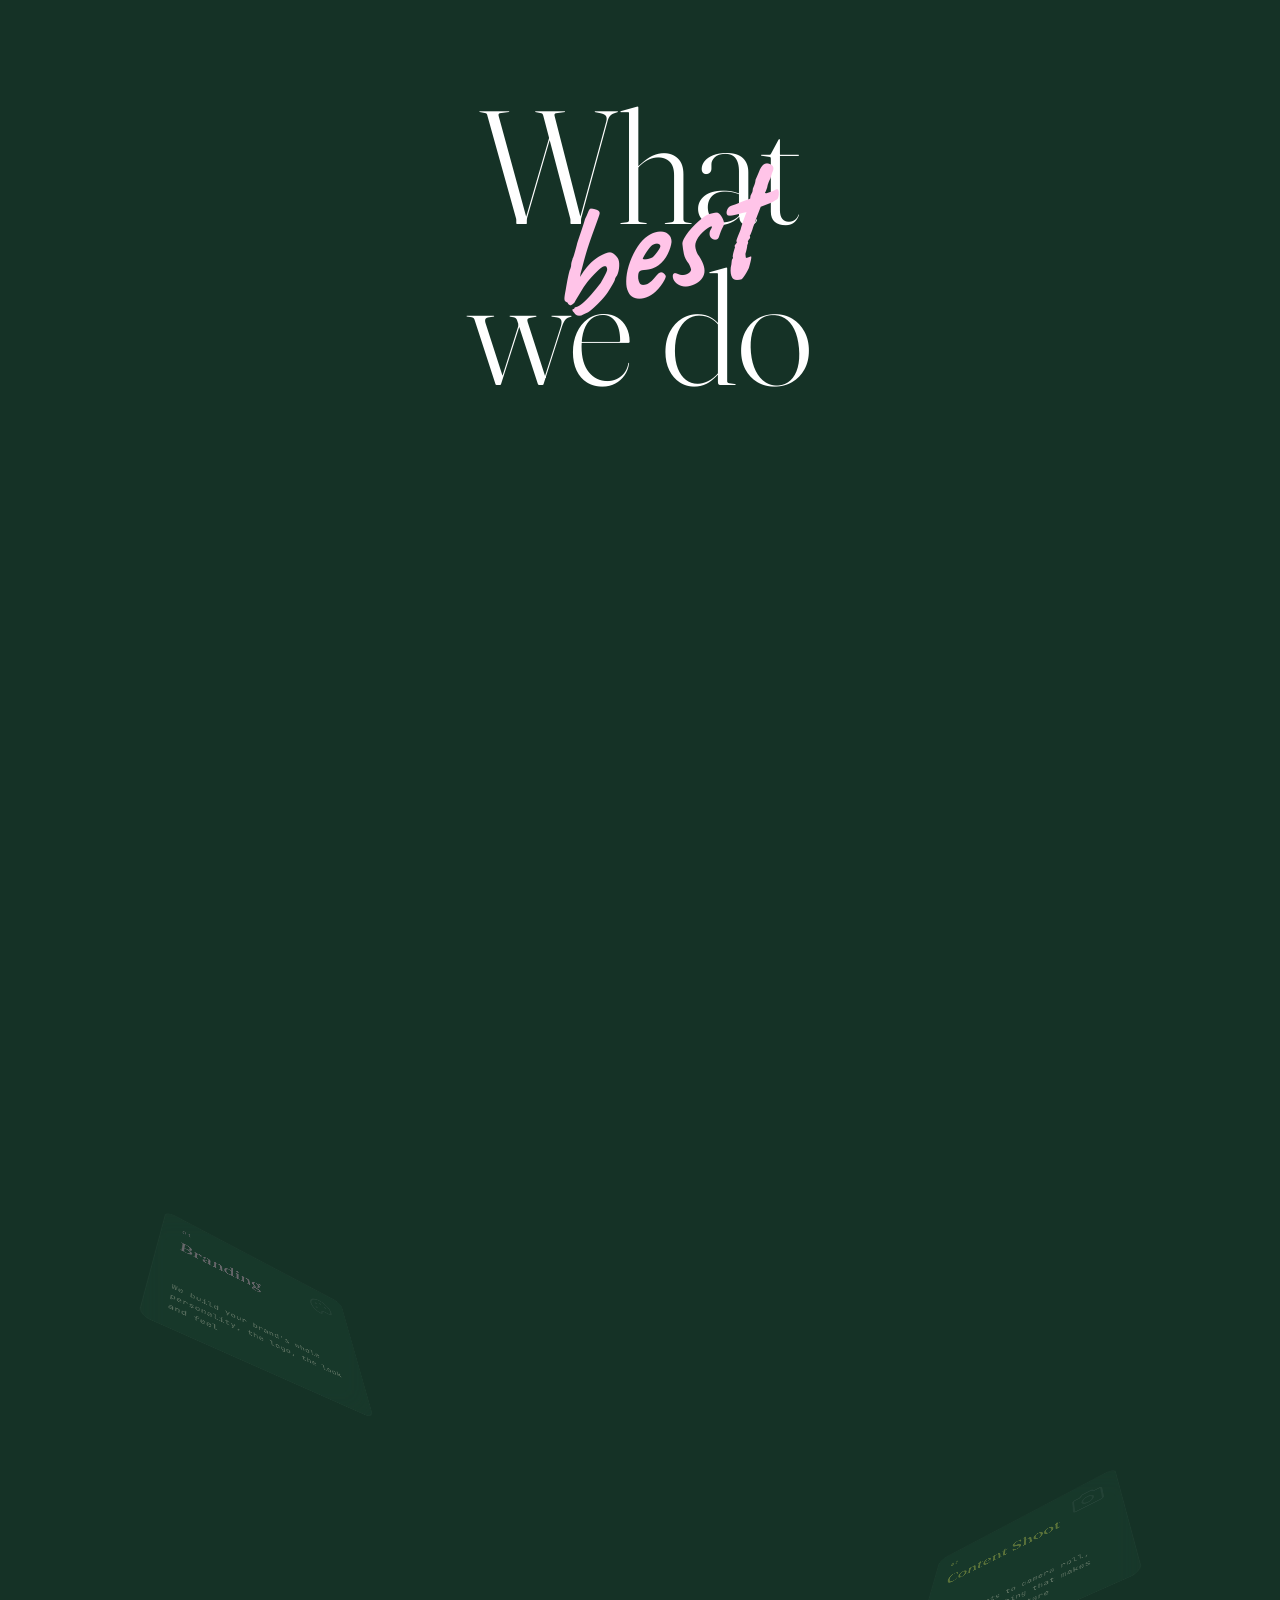
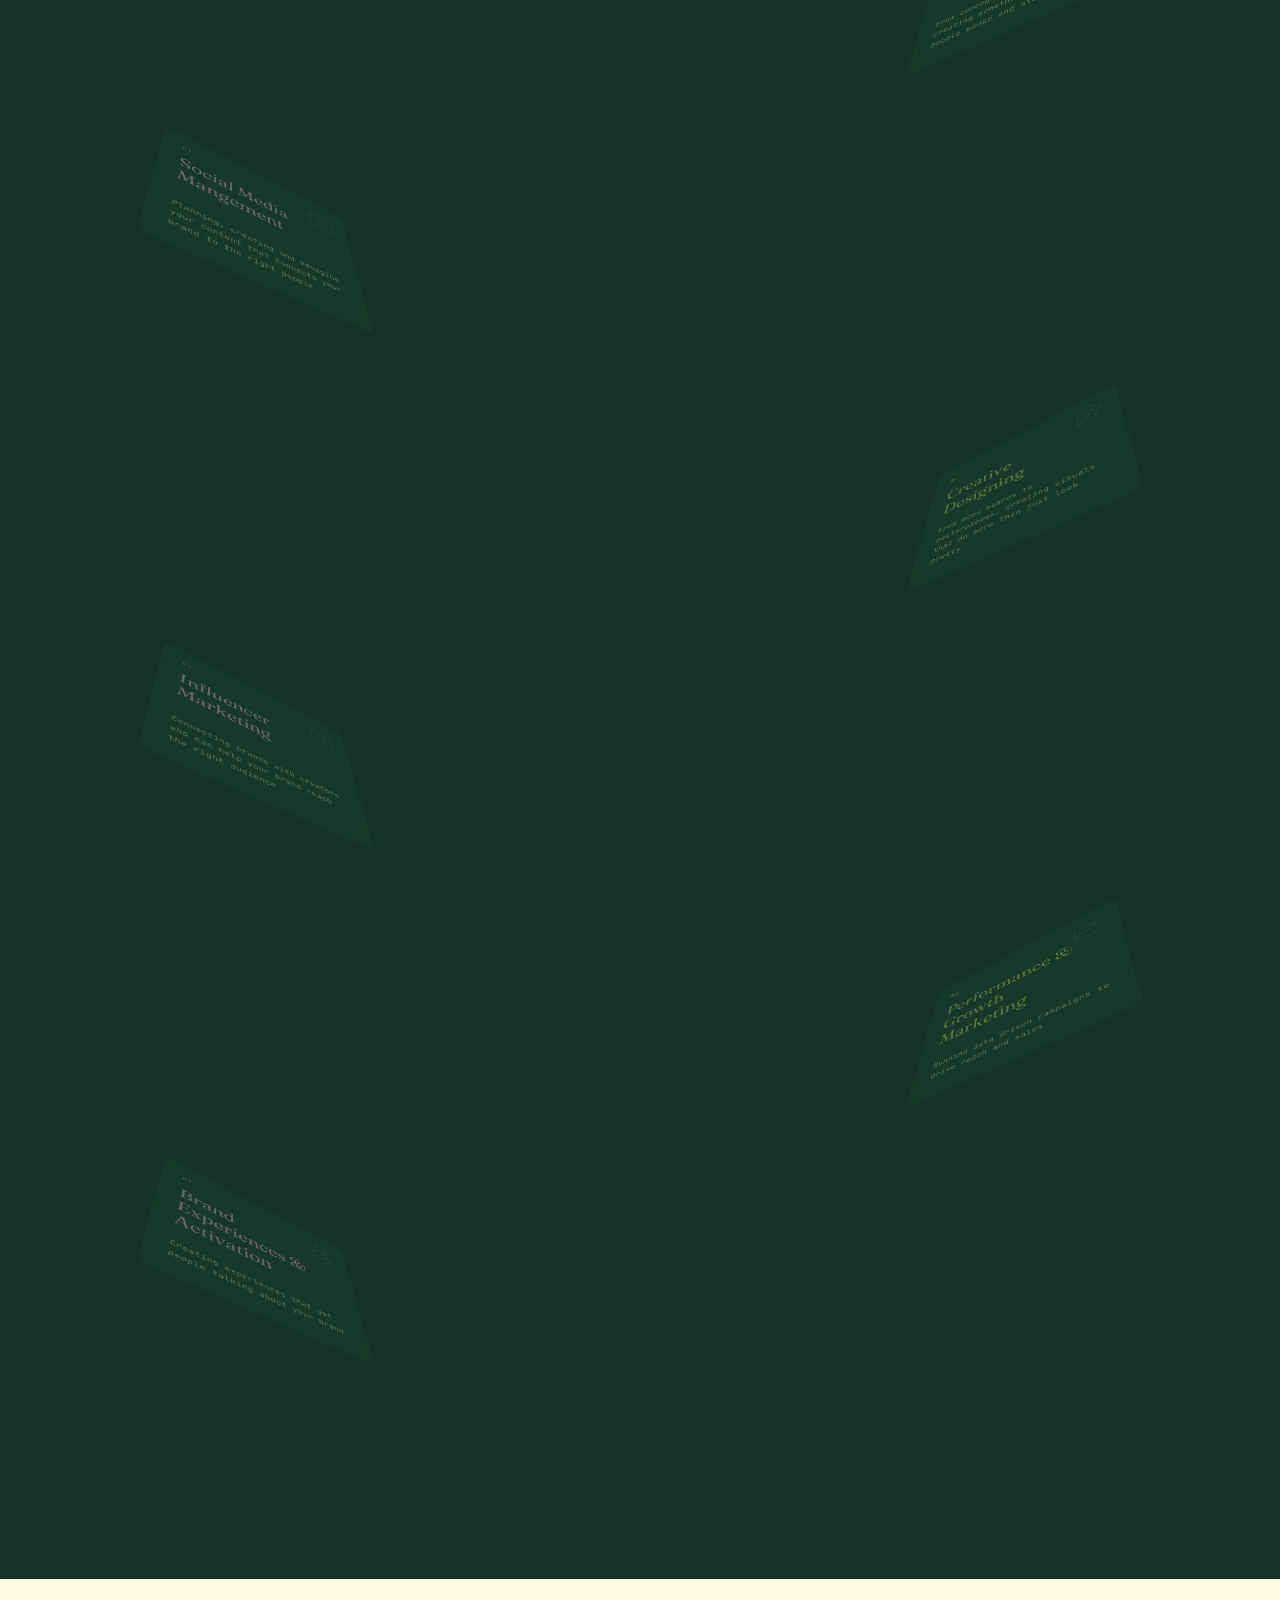
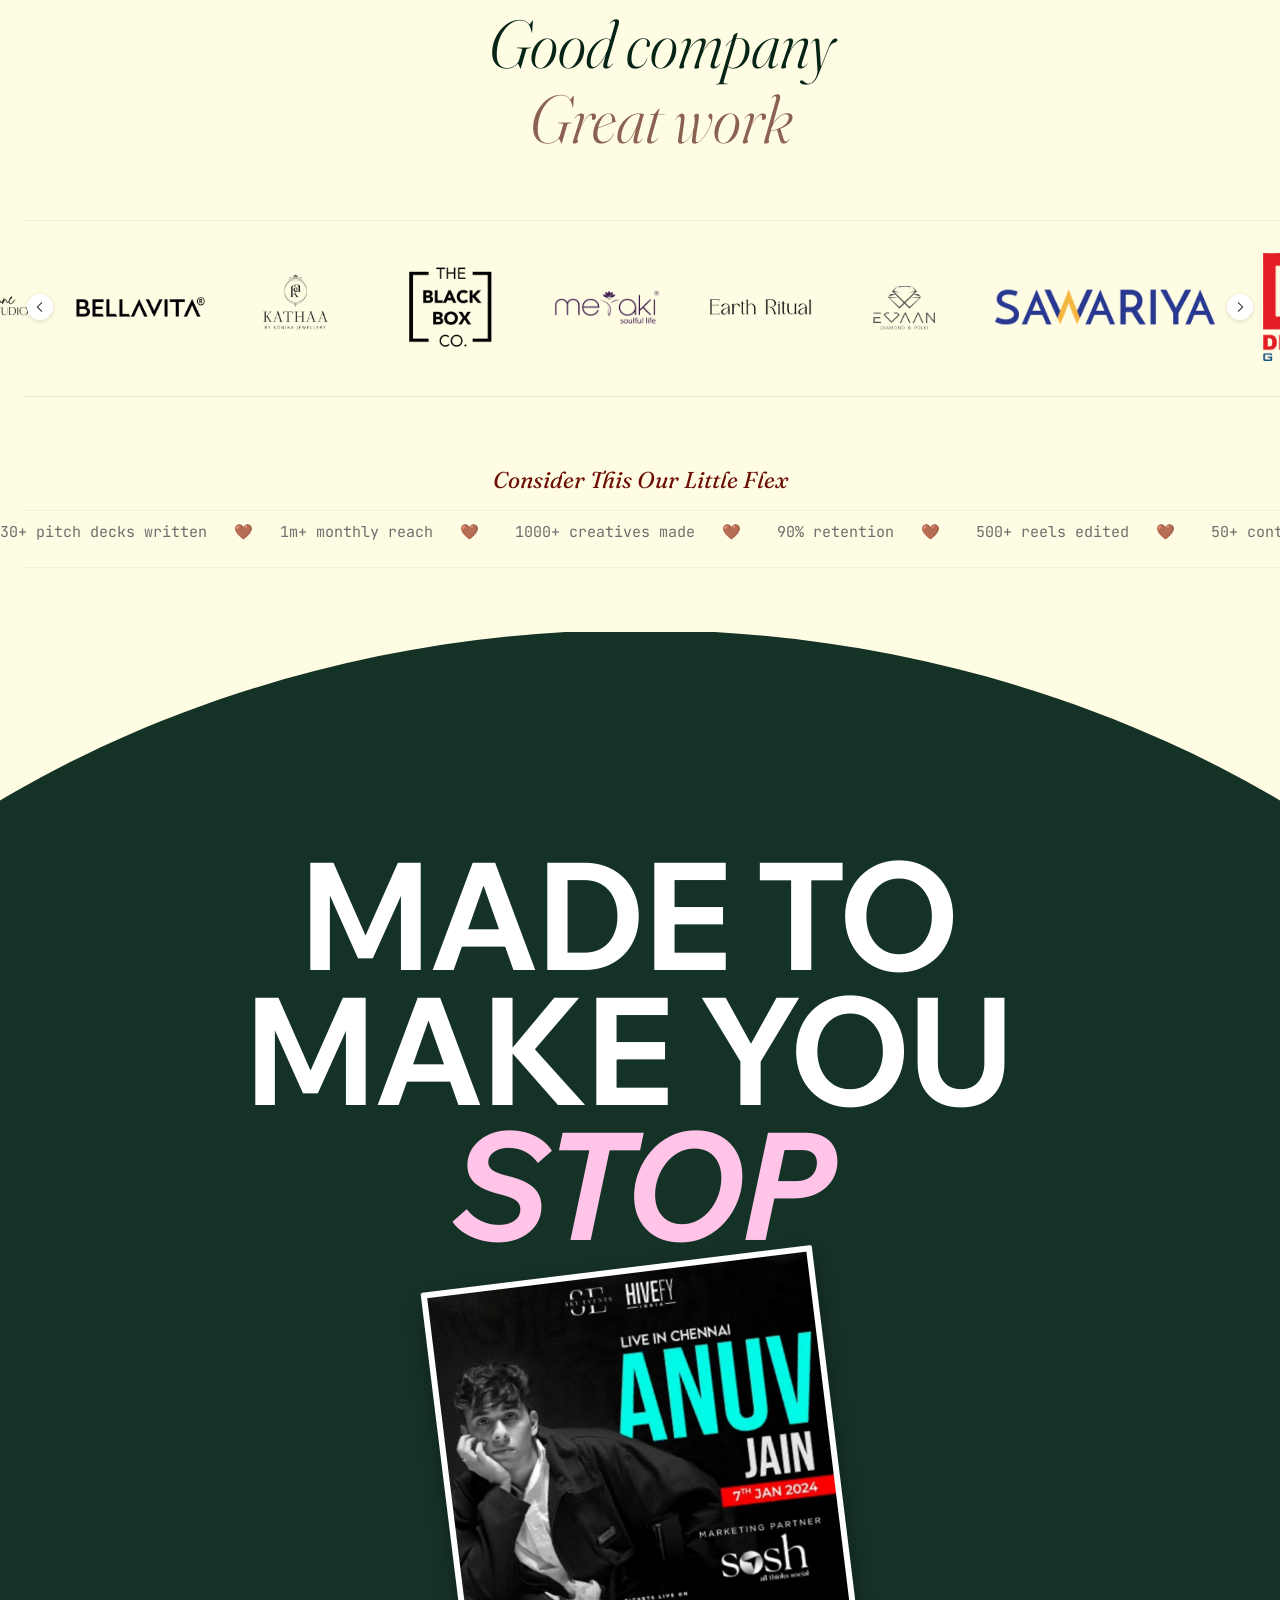
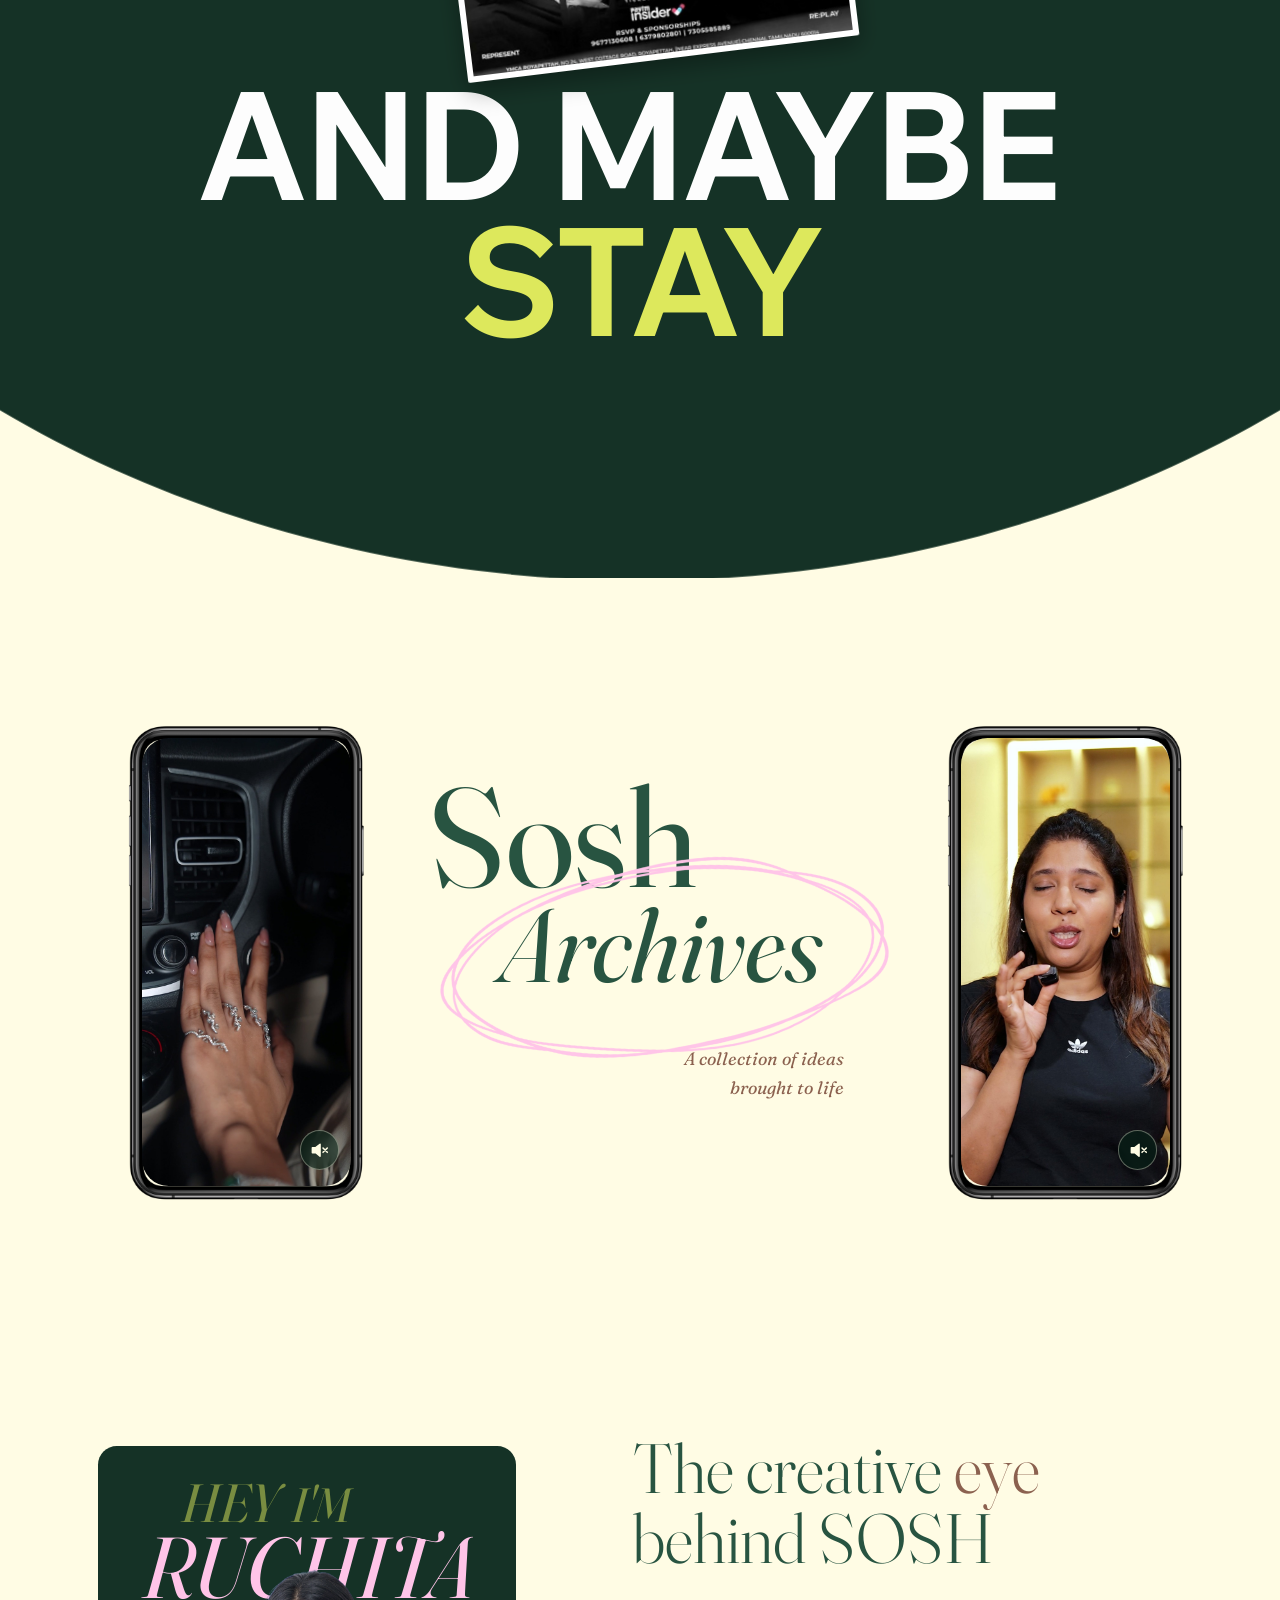
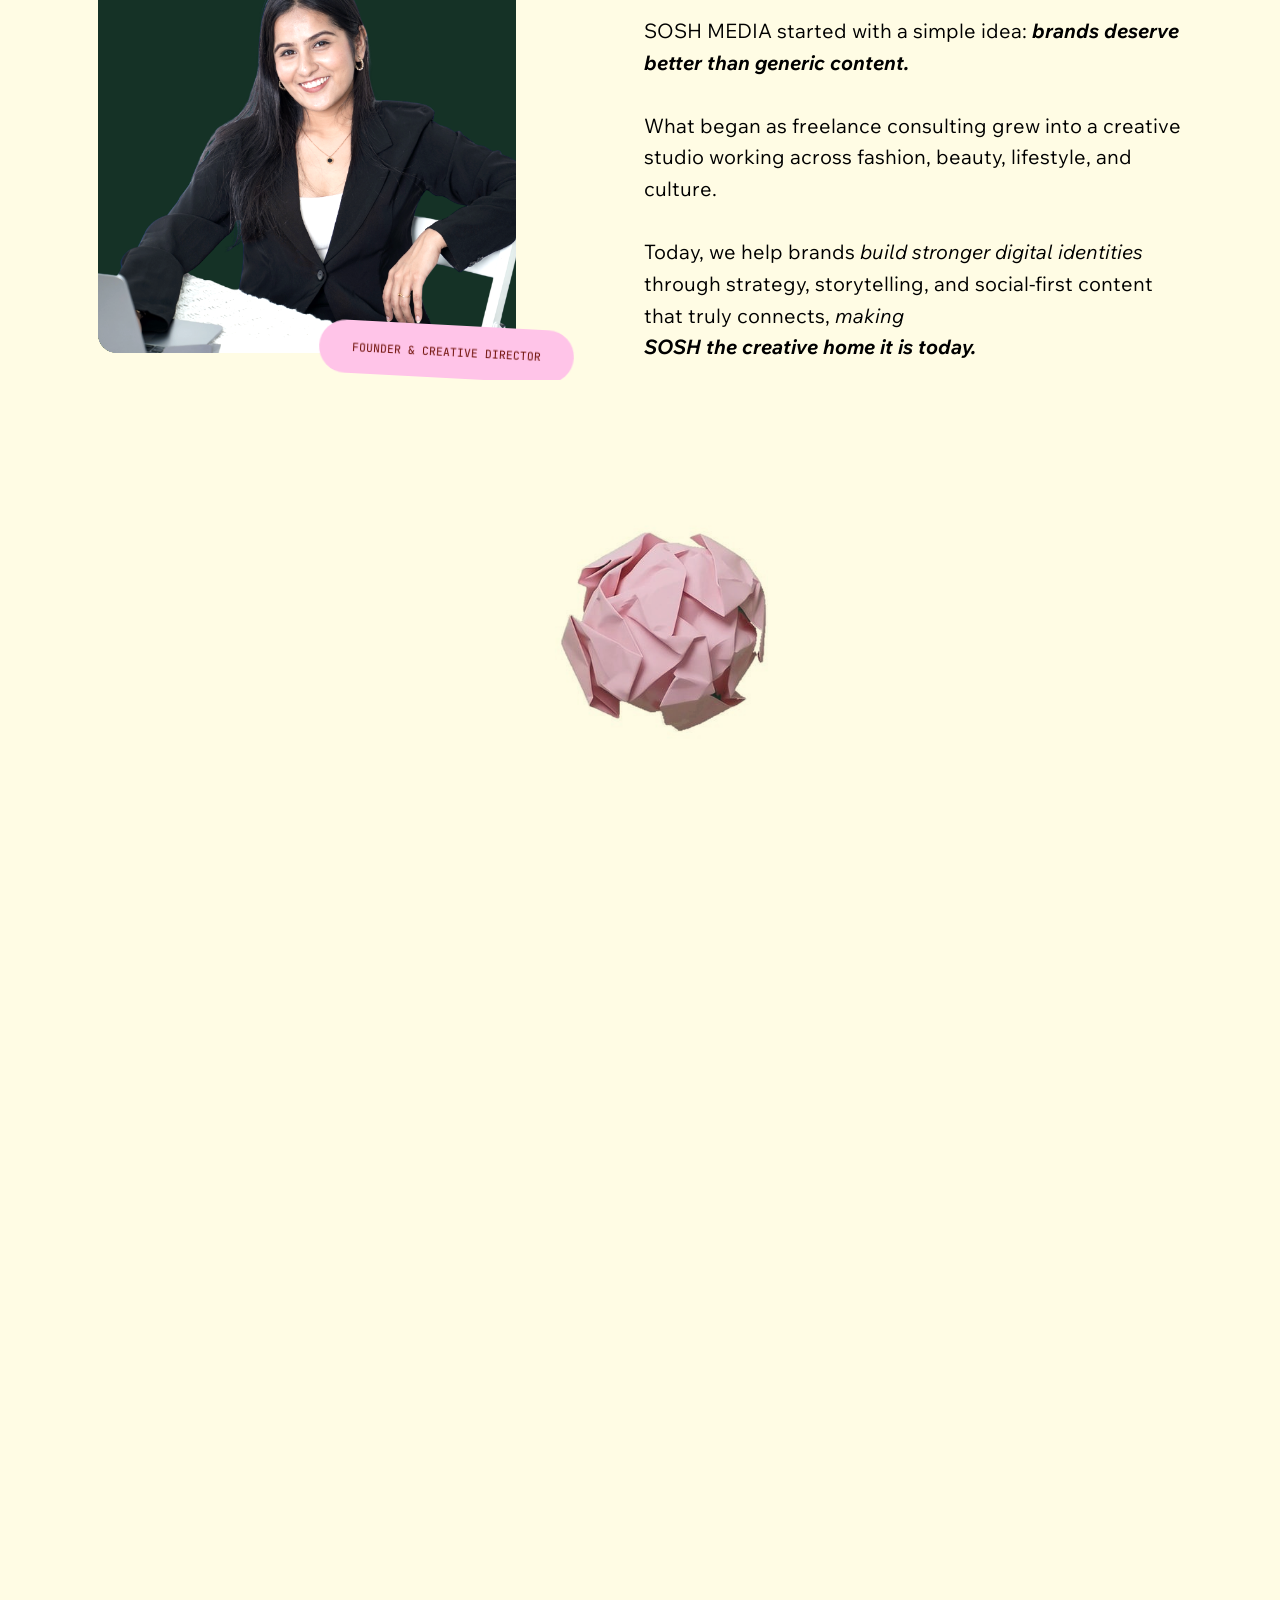
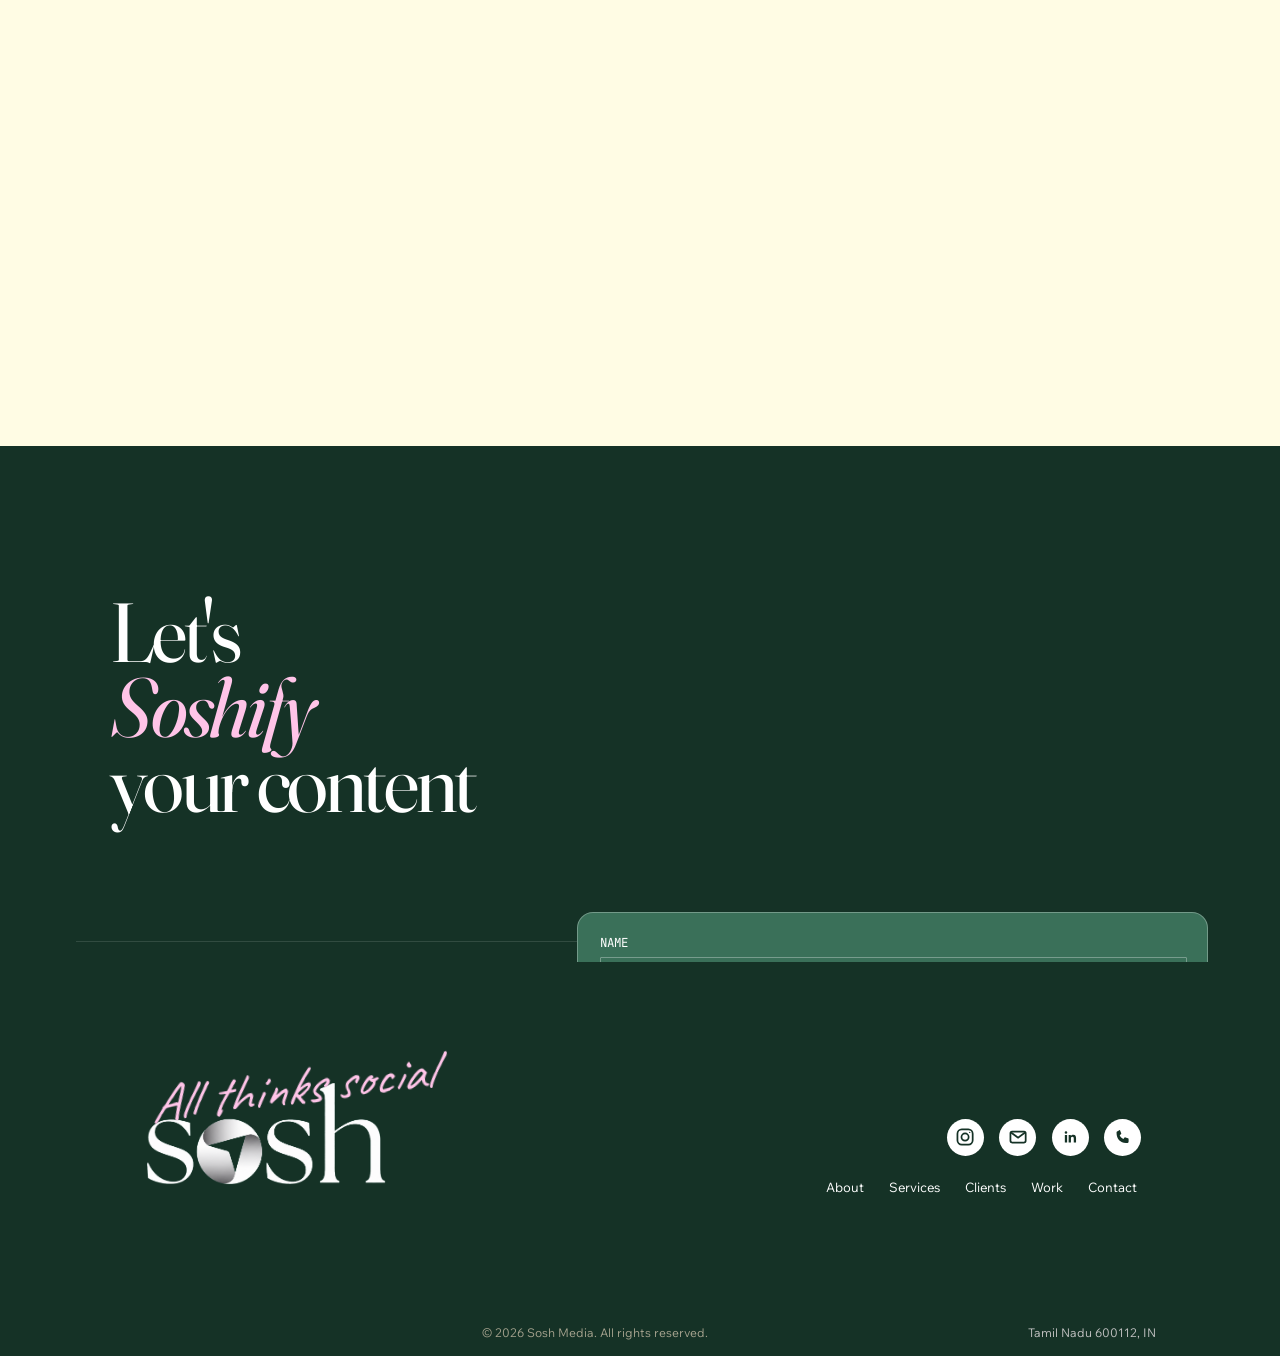
==== commit 623bd17b: "Add three jewellery statics to the work deck Co-Authored-By: Claude Opus 5.5 <noreply@anthropic.com>" ====
--- a/home.html
+++ b/home.html
@@ -8,7 +8,7 @@
 <style>html{background:#052416}body{background:#153226;margin:0}</style>
 <title>home | Sosh Media</title>
 <link rel="icon" href="assets/img/logo.png">
-<script src="js/units.js?v=114"></script>
+<script src="js/units.js?v=115"></script>
 <link rel="preload" as="image" href="assets/img/hero-poster.jpg">
 <link rel="preload" as="image" href="assets/img/work/anuv.jpg">
 <link rel="preconnect" href="https://fonts.googleapis.com">
@@ -16,8 +16,8 @@
 <!-- non-blocking: the page draws immediately, fonts swap in when they arrive -->
 <link rel="stylesheet" href="https://fonts.googleapis.com/css2?family=Caveat:wght@400;700&family=Fraunces:ital,opsz,wght@0,9..144,400;0,9..144,700;1,9..144,400;1,9..144,700&family=Inter:wght@300;400&family=JetBrains+Mono:wght@300;400;500&family=Wix+Madefor+Text:ital,wght@0,400;0,700;1,400;1,700&display=swap" media="print" onload="this.media='all'">
 <noscript><link rel="stylesheet" href="https://fonts.googleapis.com/css2?family=Caveat:wght@400;700&family=Fraunces:ital,opsz,wght@0,9..144,400;0,9..144,700;1,9..144,400;1,9..144,700&family=Inter:wght@300;400&family=JetBrains+Mono:wght@300;400;500&family=Wix+Madefor+Text:ital,wght@0,400;0,700;1,400;1,700&display=swap"></noscript>
-<link rel="stylesheet" href="css/fonts.css?v=114">
-<link rel="stylesheet" href="css/home.css?v=114">
+<link rel="stylesheet" href="css/fonts.css?v=115">
+<link rel="stylesheet" href="css/home.css?v=115">
 </head>
 <body>
 
@@ -266,8 +266,8 @@
 </main>
 
 <script src="js/vendor/lenis.min.js"></script>
-<script src="js/plane.js?v=114"></script>
-<script src="js/home.js?v=114"></script>
-<script src="js/form.js?v=114"></script>
+<script src="js/plane.js?v=115"></script>
+<script src="js/home.js?v=115"></script>
+<script src="js/form.js?v=115"></script>
 </body>
 </html>
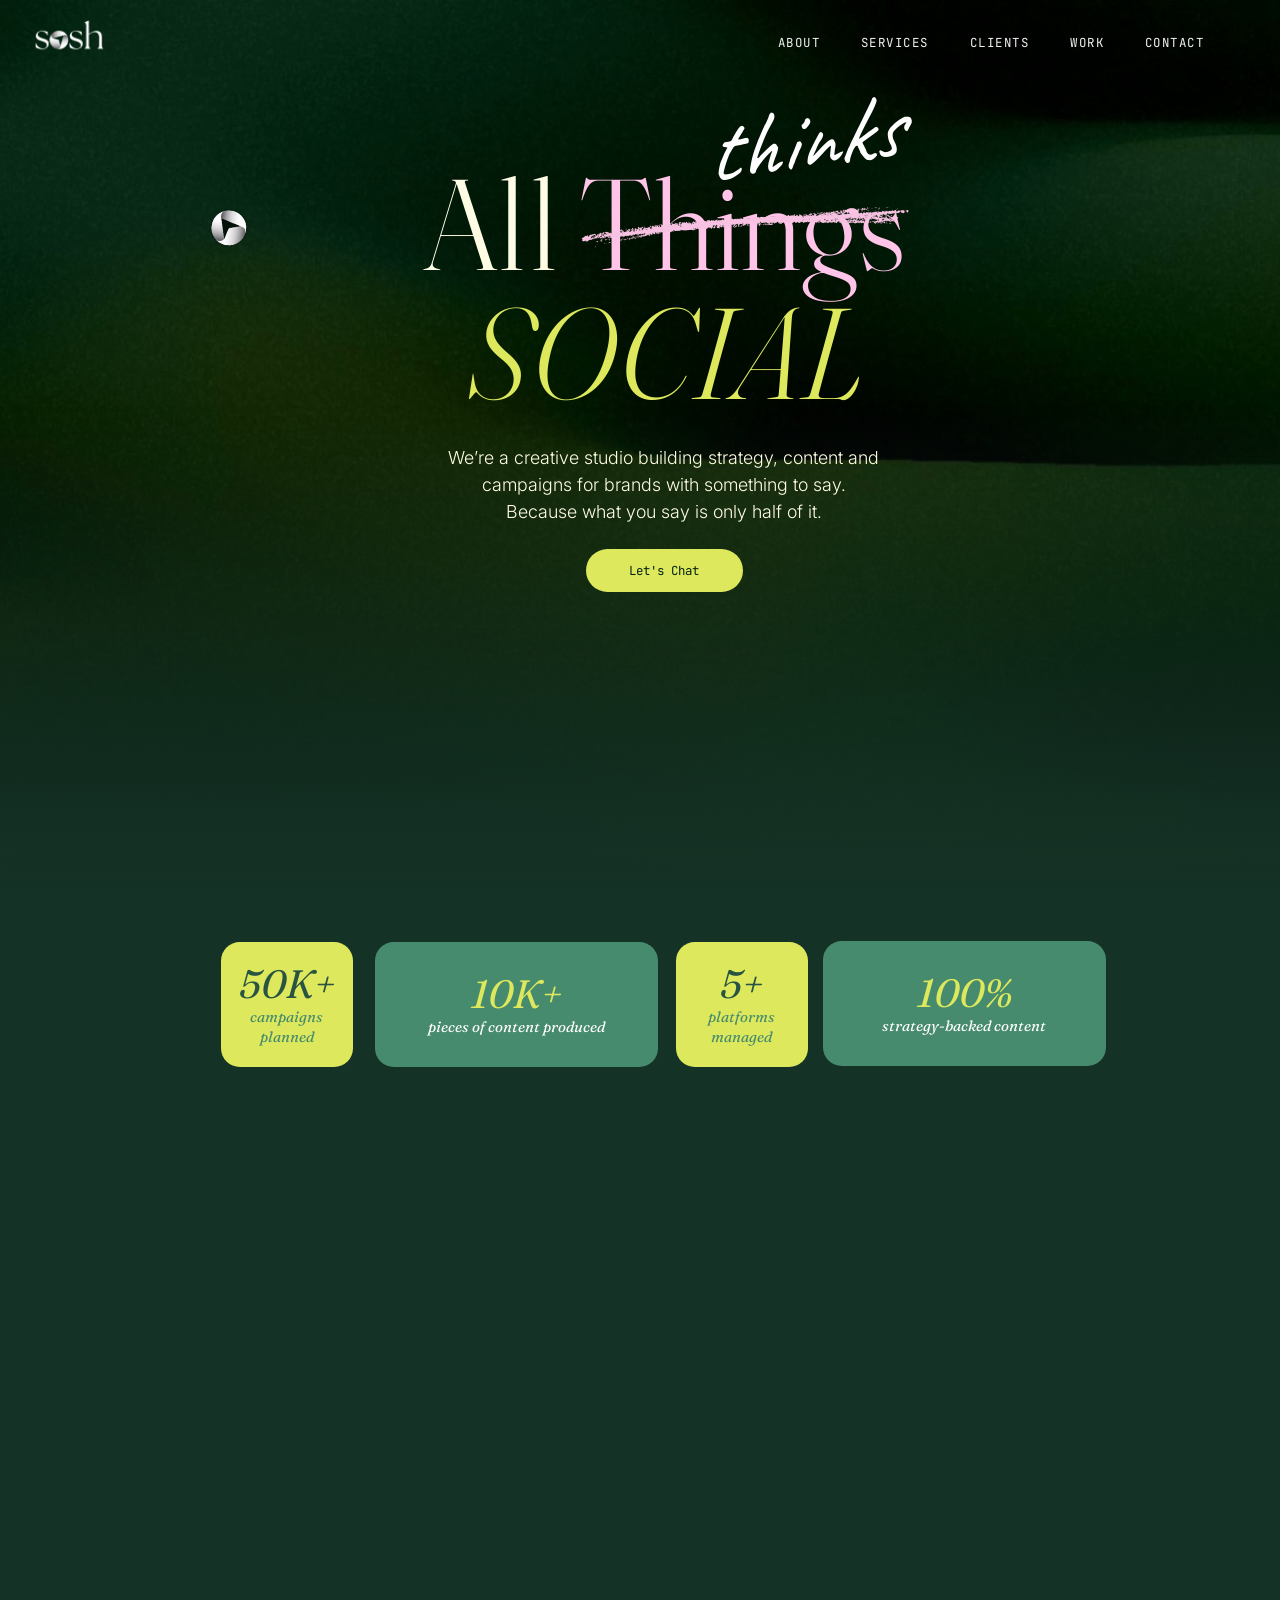
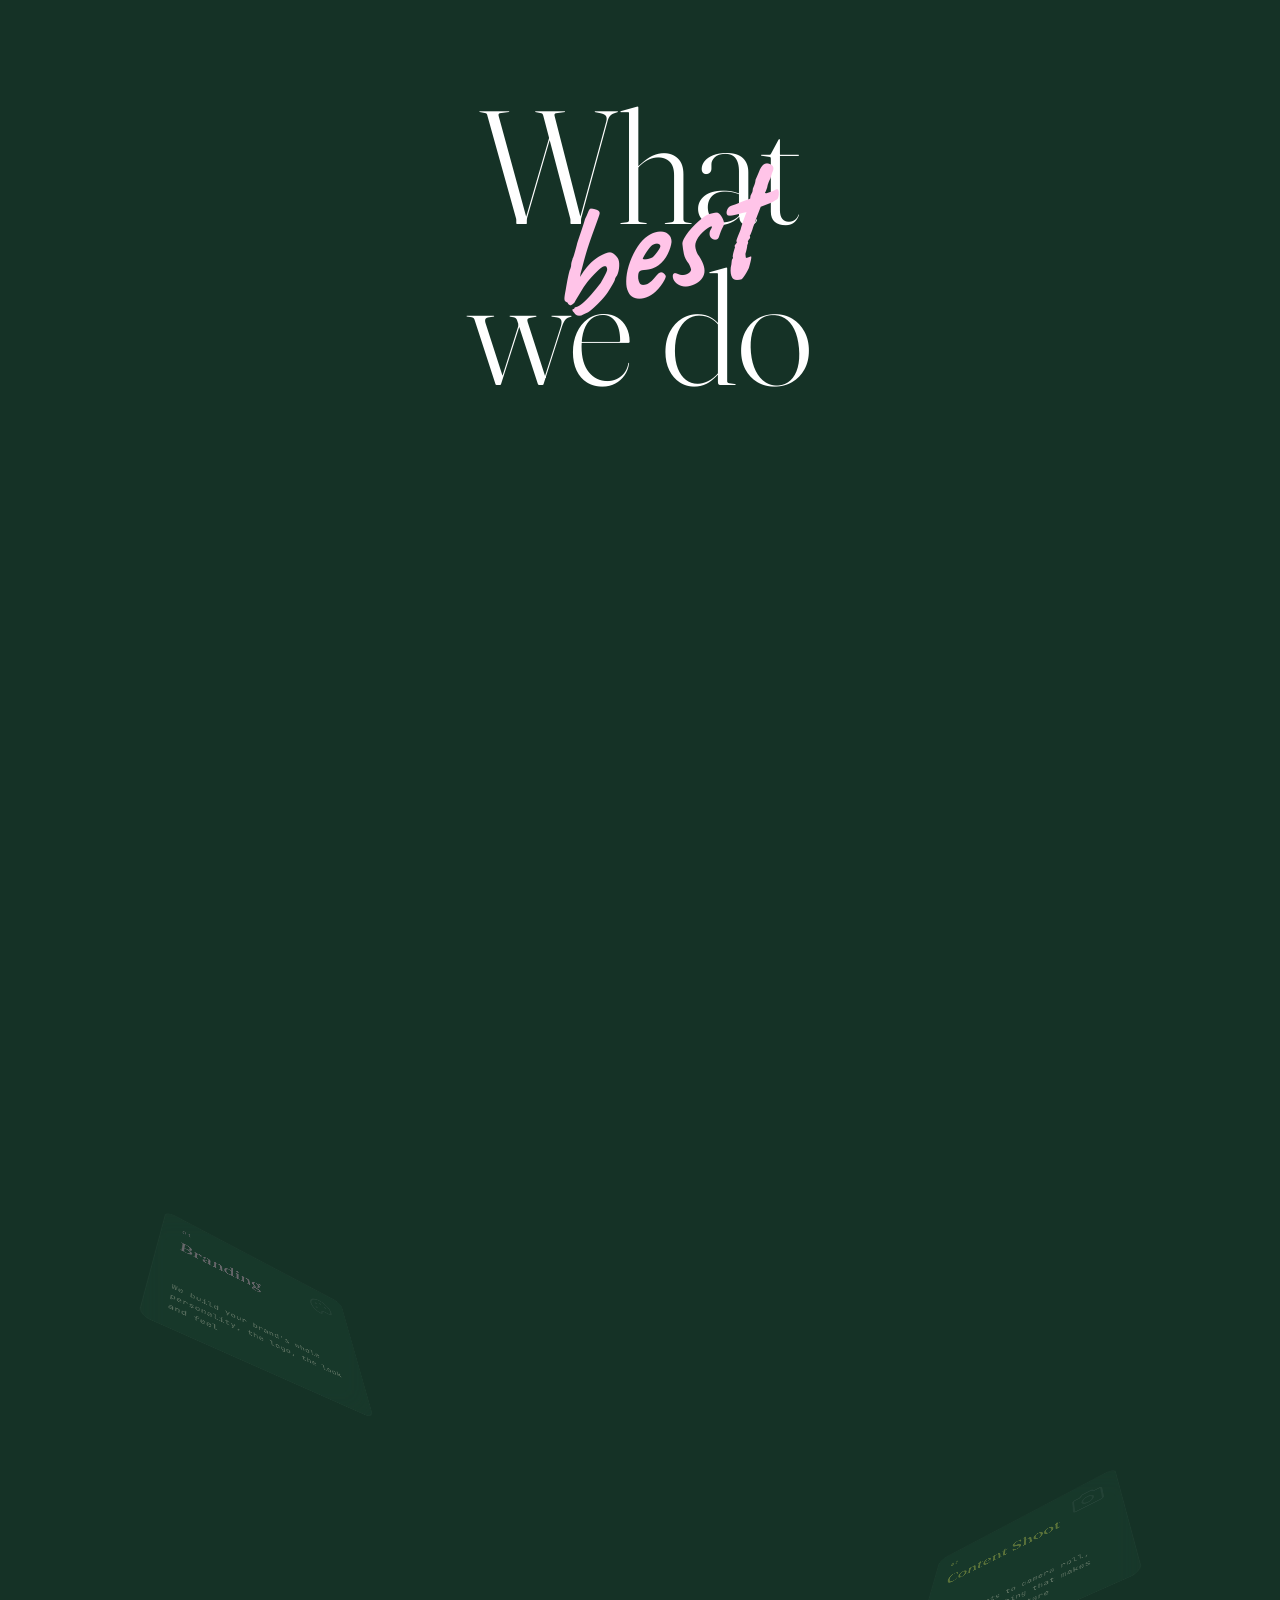
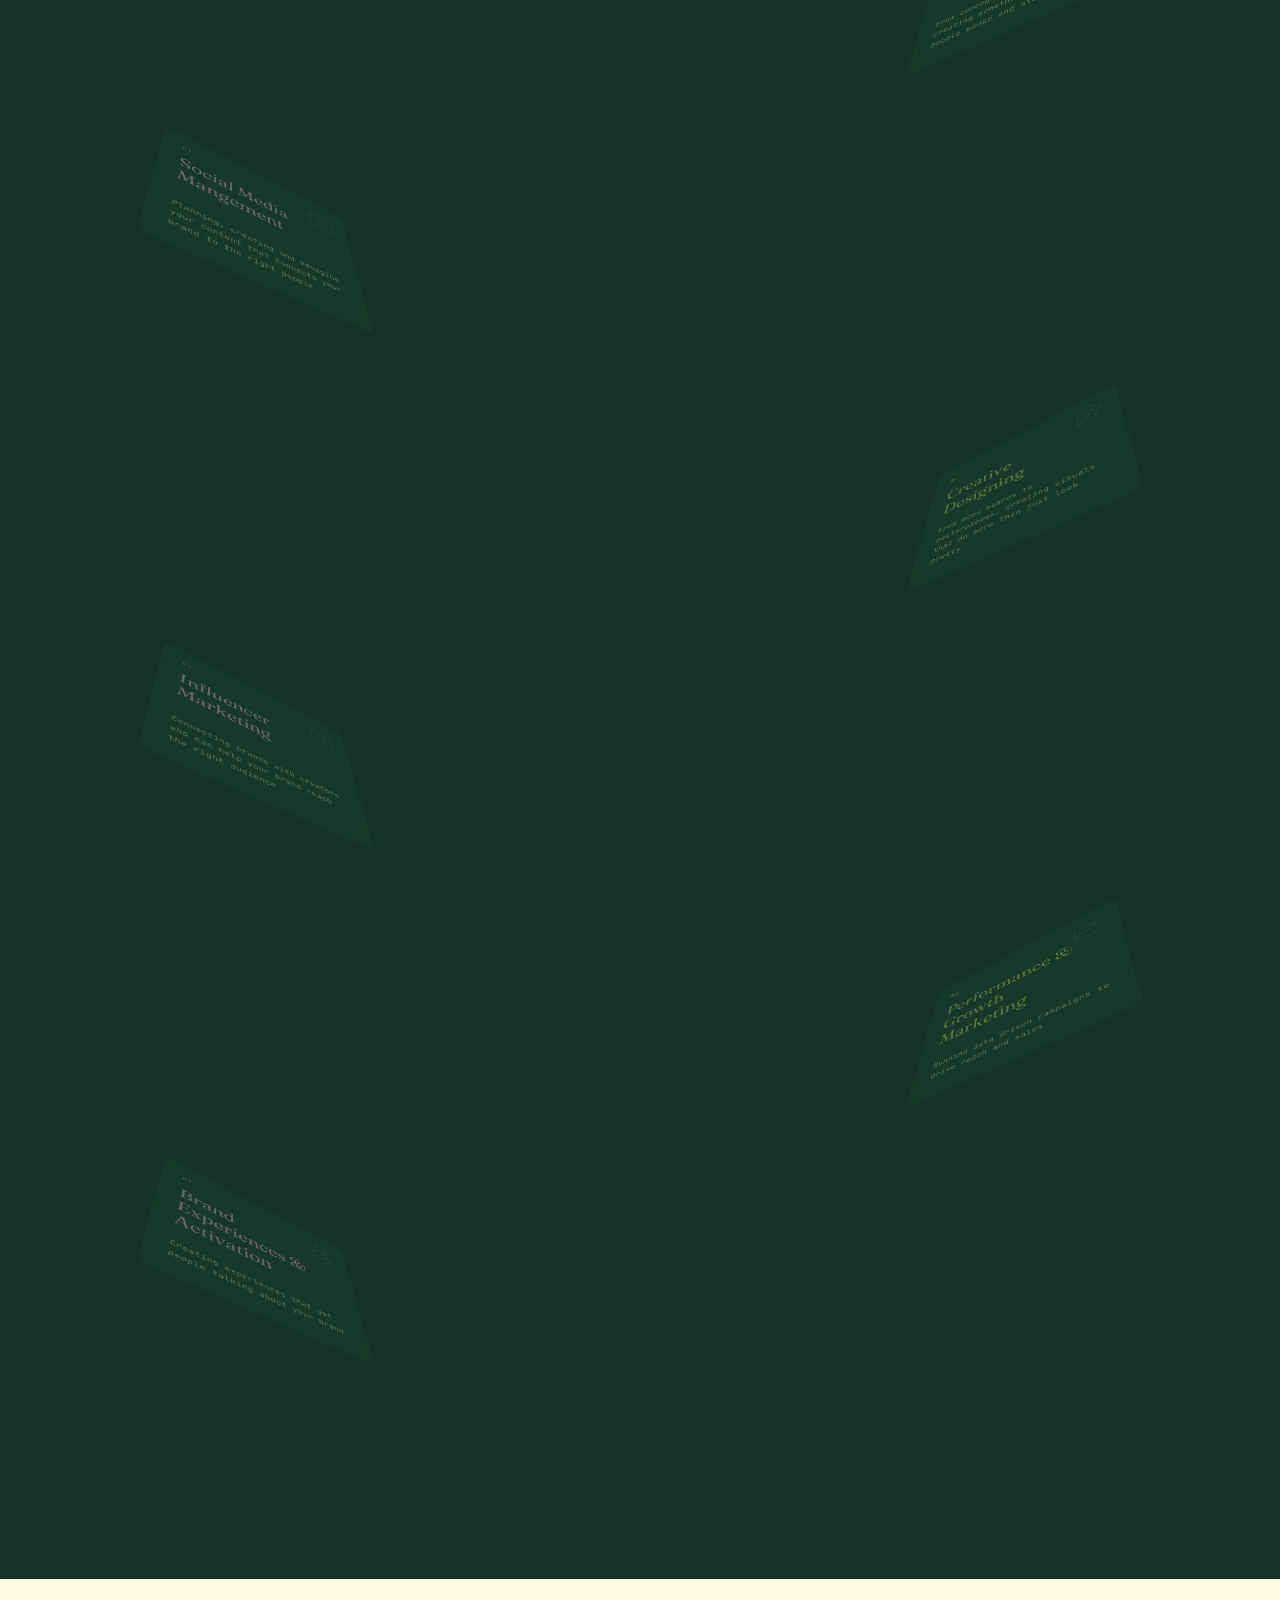
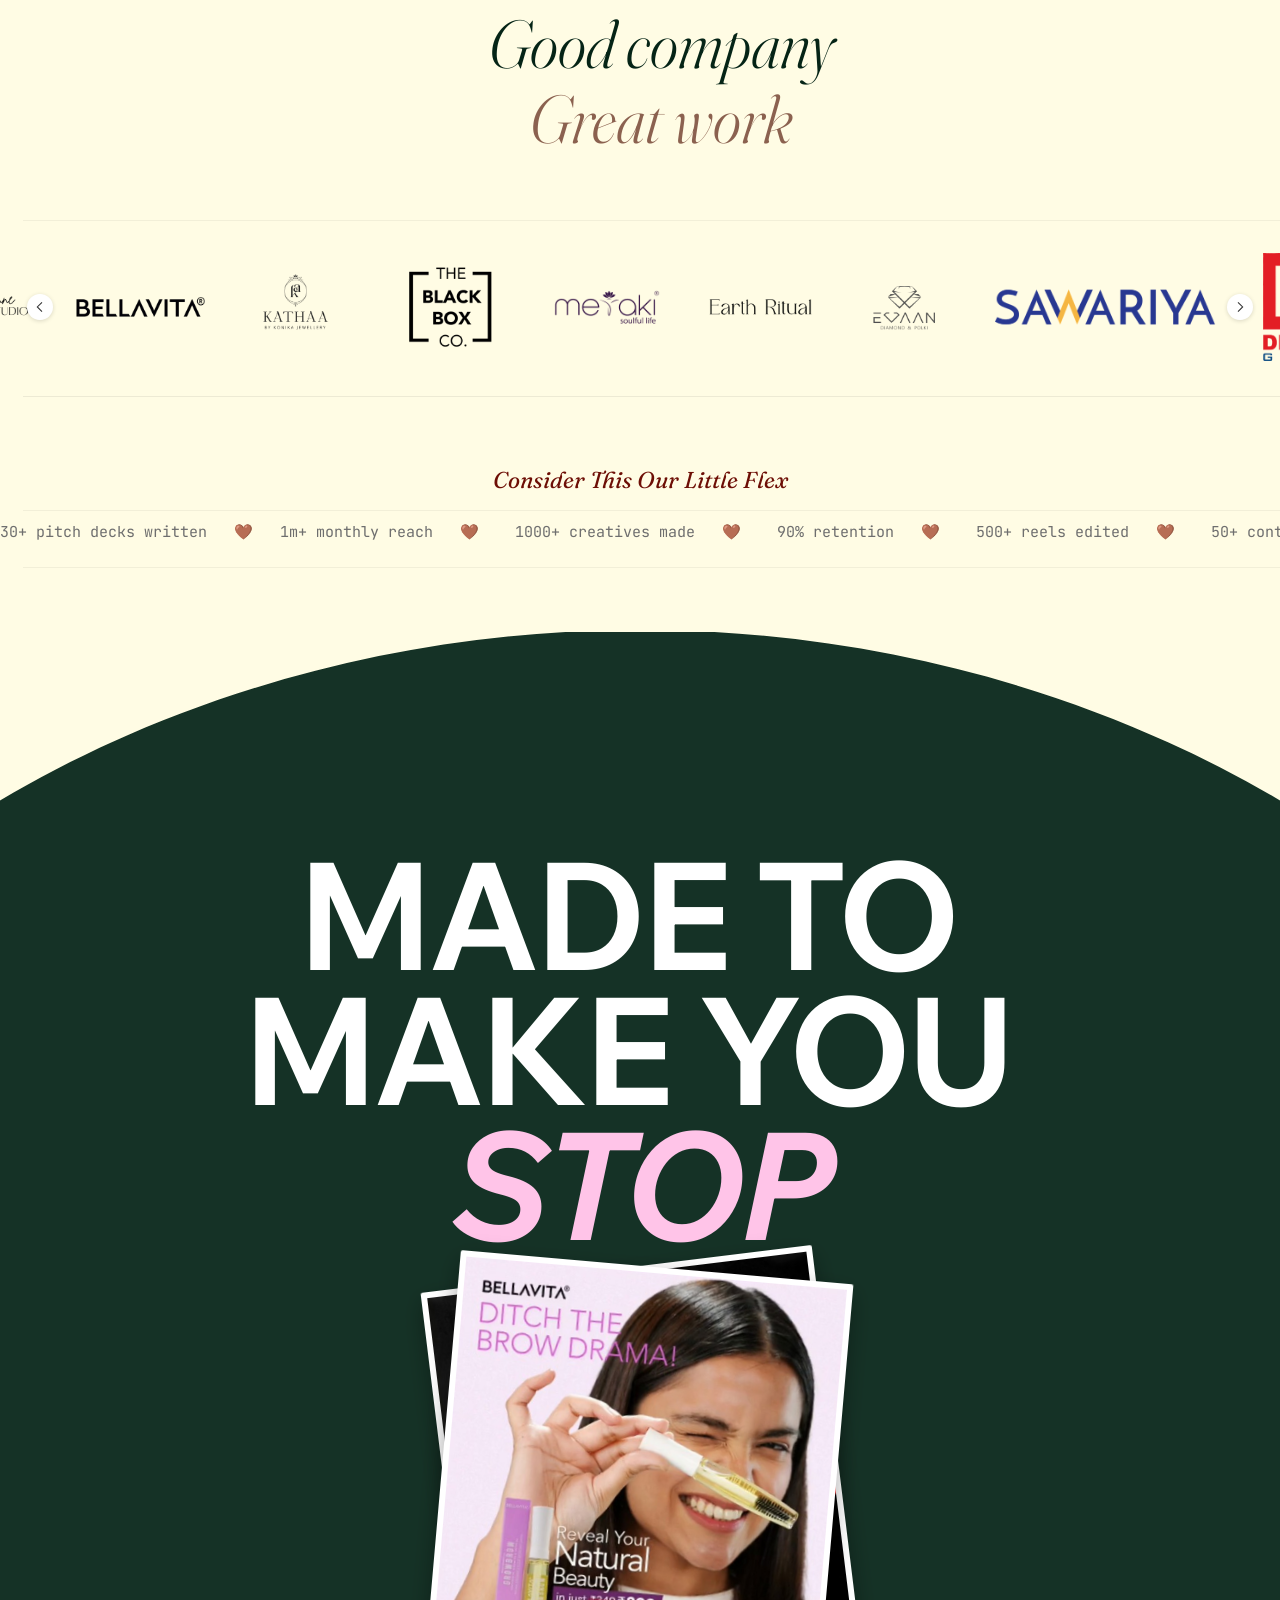
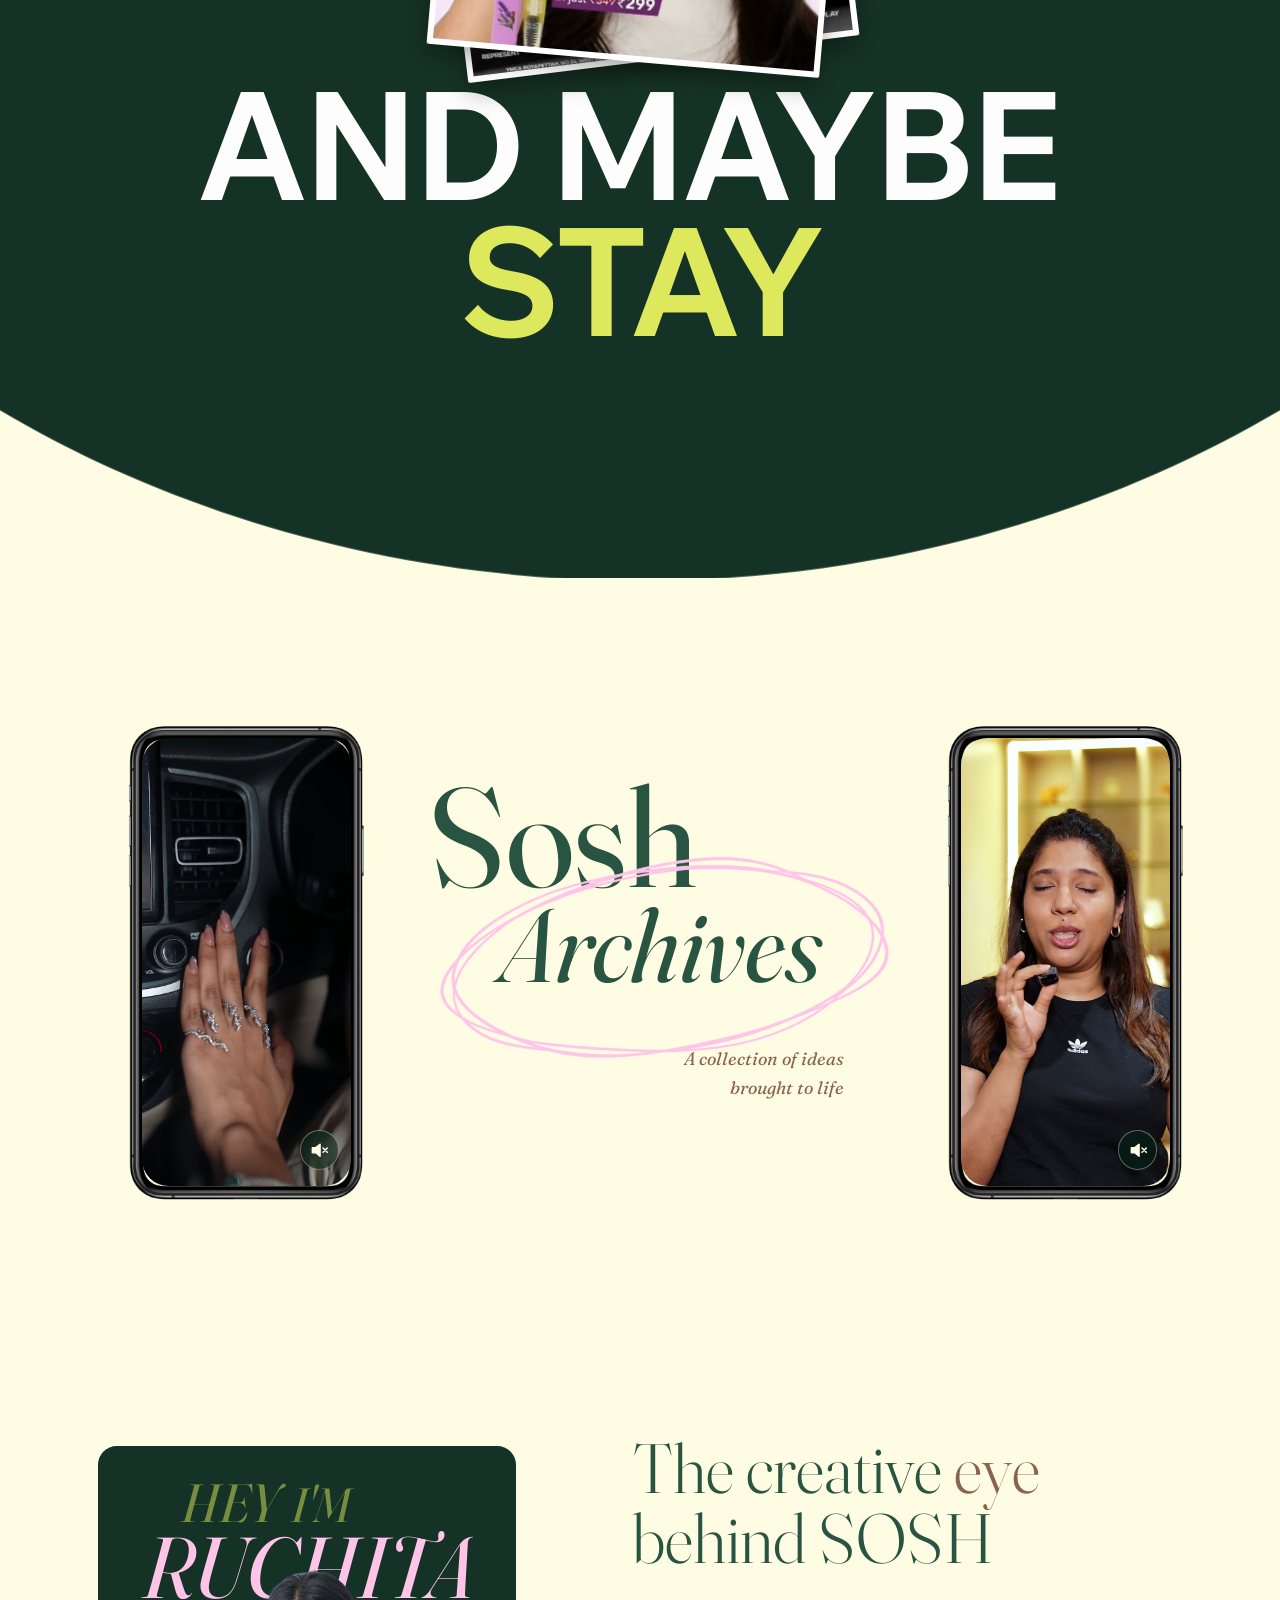
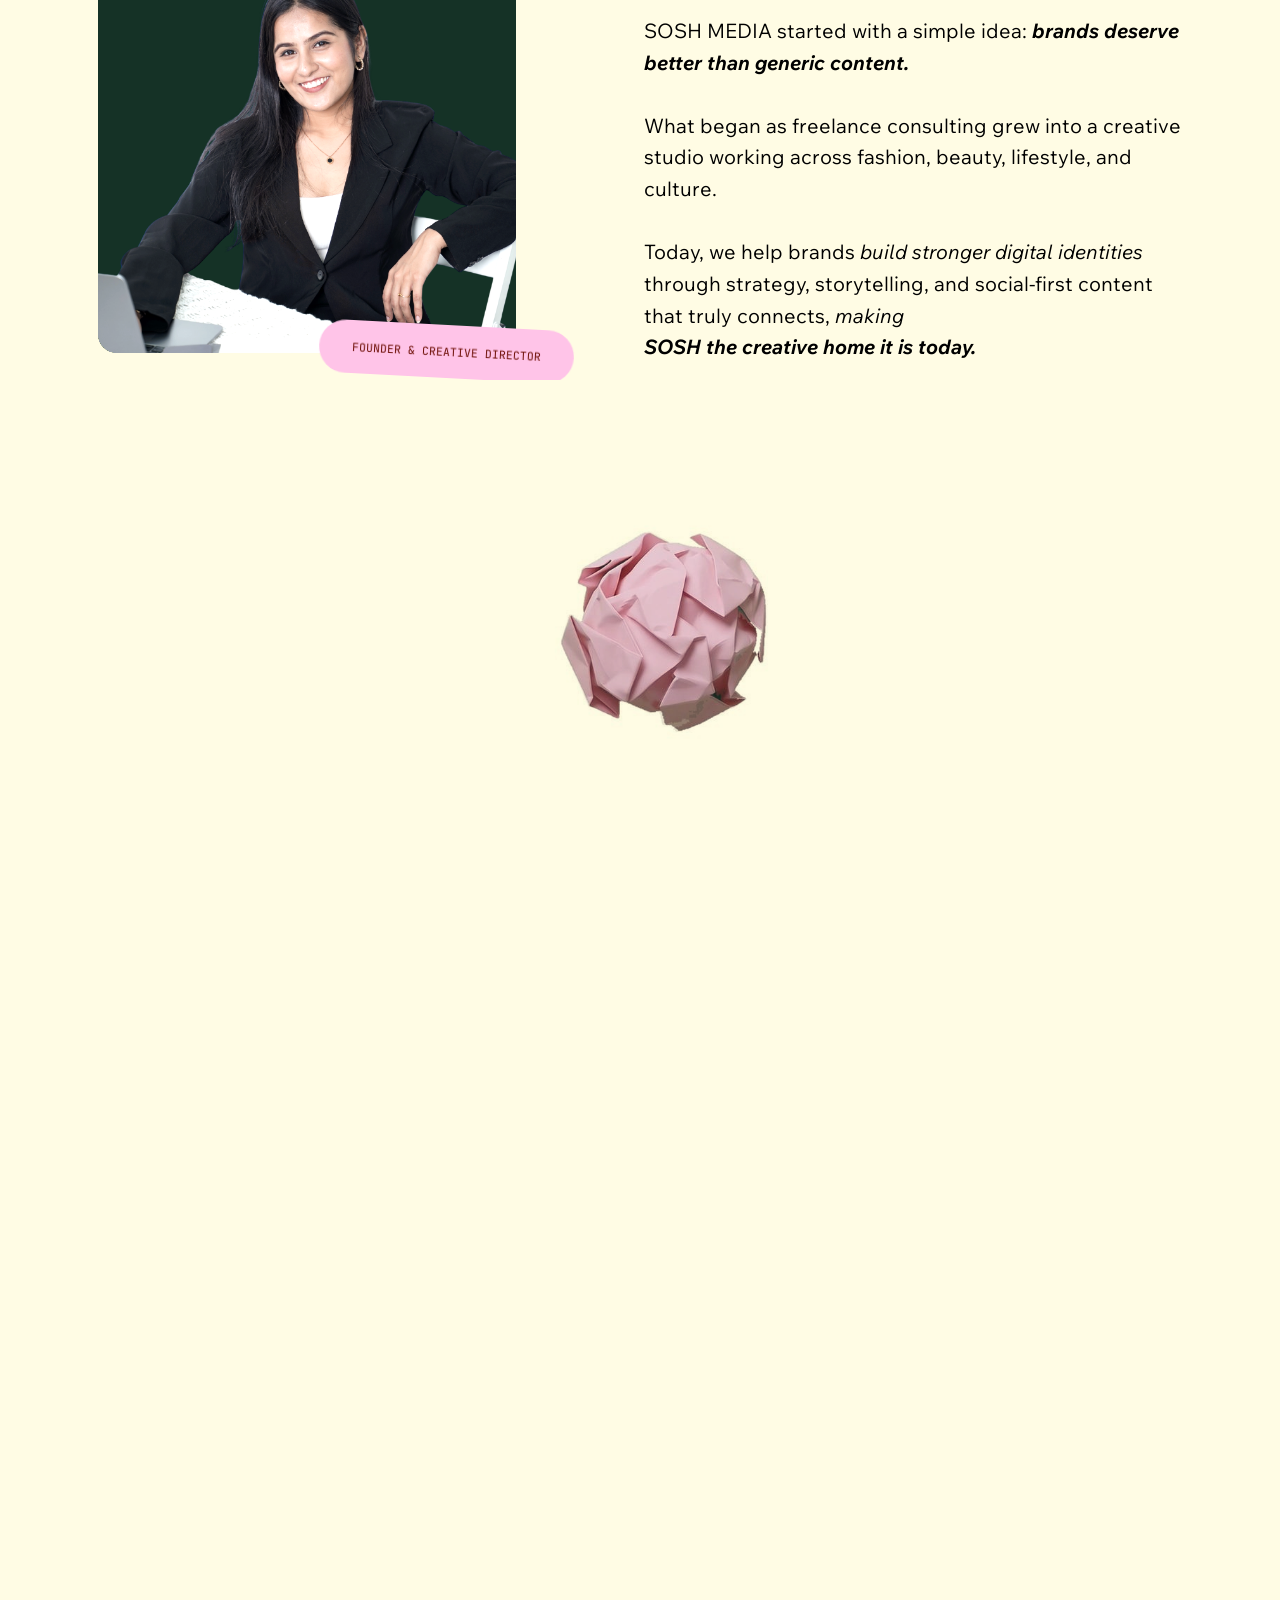
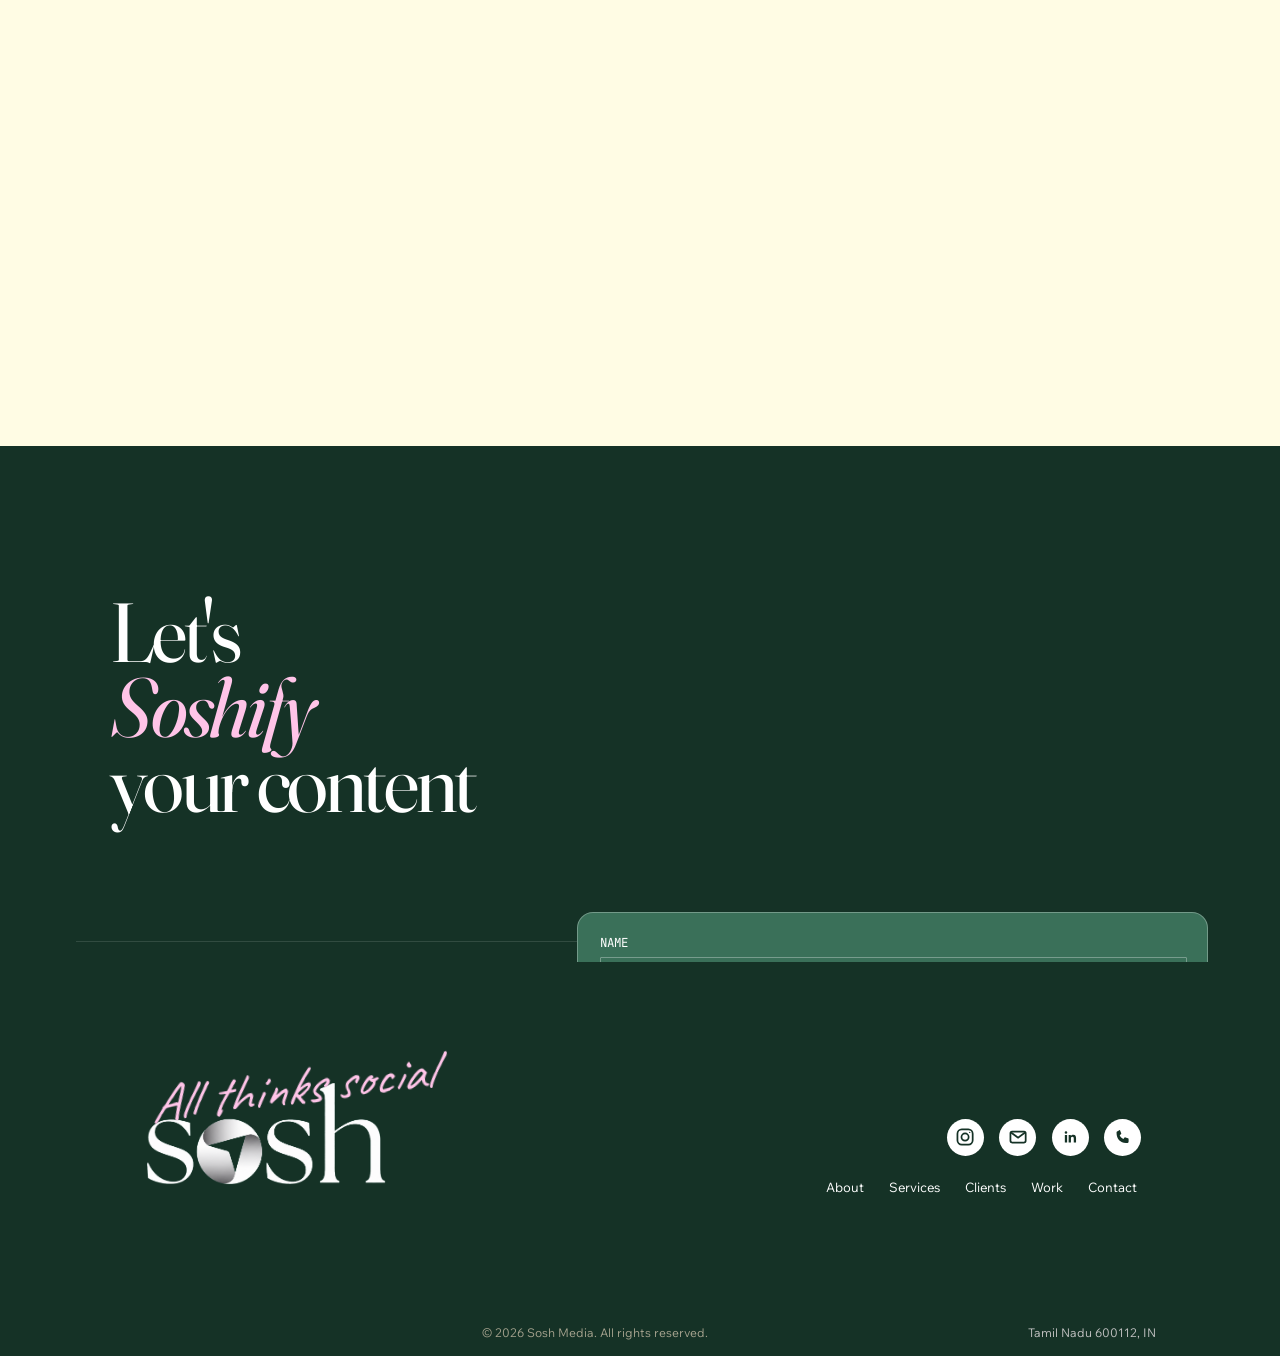
==== commit 71787adc: "Add two more statics to the work deck Co-Authored-By: Claude Opus 5.5 <noreply@anthropic.com>" ====
--- a/home.html
+++ b/home.html
@@ -8,7 +8,7 @@
 <style>html{background:#052416}body{background:#153226;margin:0}</style>
 <title>home | Sosh Media</title>
 <link rel="icon" href="assets/img/logo.png">
-<script src="js/units.js?v=115"></script>
+<script src="js/units.js?v=116"></script>
 <link rel="preload" as="image" href="assets/img/hero-poster.jpg">
 <link rel="preload" as="image" href="assets/img/work/anuv.jpg">
 <link rel="preconnect" href="https://fonts.googleapis.com">
@@ -16,8 +16,8 @@
 <!-- non-blocking: the page draws immediately, fonts swap in when they arrive -->
 <link rel="stylesheet" href="https://fonts.googleapis.com/css2?family=Caveat:wght@400;700&family=Fraunces:ital,opsz,wght@0,9..144,400;0,9..144,700;1,9..144,400;1,9..144,700&family=Inter:wght@300;400&family=JetBrains+Mono:wght@300;400;500&family=Wix+Madefor+Text:ital,wght@0,400;0,700;1,400;1,700&display=swap" media="print" onload="this.media='all'">
 <noscript><link rel="stylesheet" href="https://fonts.googleapis.com/css2?family=Caveat:wght@400;700&family=Fraunces:ital,opsz,wght@0,9..144,400;0,9..144,700;1,9..144,400;1,9..144,700&family=Inter:wght@300;400&family=JetBrains+Mono:wght@300;400;500&family=Wix+Madefor+Text:ital,wght@0,400;0,700;1,400;1,700&display=swap"></noscript>
-<link rel="stylesheet" href="css/fonts.css?v=115">
-<link rel="stylesheet" href="css/home.css?v=115">
+<link rel="stylesheet" href="css/fonts.css?v=116">
+<link rel="stylesheet" href="css/home.css?v=116">
 </head>
 <body>
 
@@ -266,8 +266,8 @@
 </main>
 
 <script src="js/vendor/lenis.min.js"></script>
-<script src="js/plane.js?v=115"></script>
-<script src="js/home.js?v=115"></script>
-<script src="js/form.js?v=115"></script>
+<script src="js/plane.js?v=116"></script>
+<script src="js/home.js?v=116"></script>
+<script src="js/form.js?v=116"></script>
 </body>
 </html>
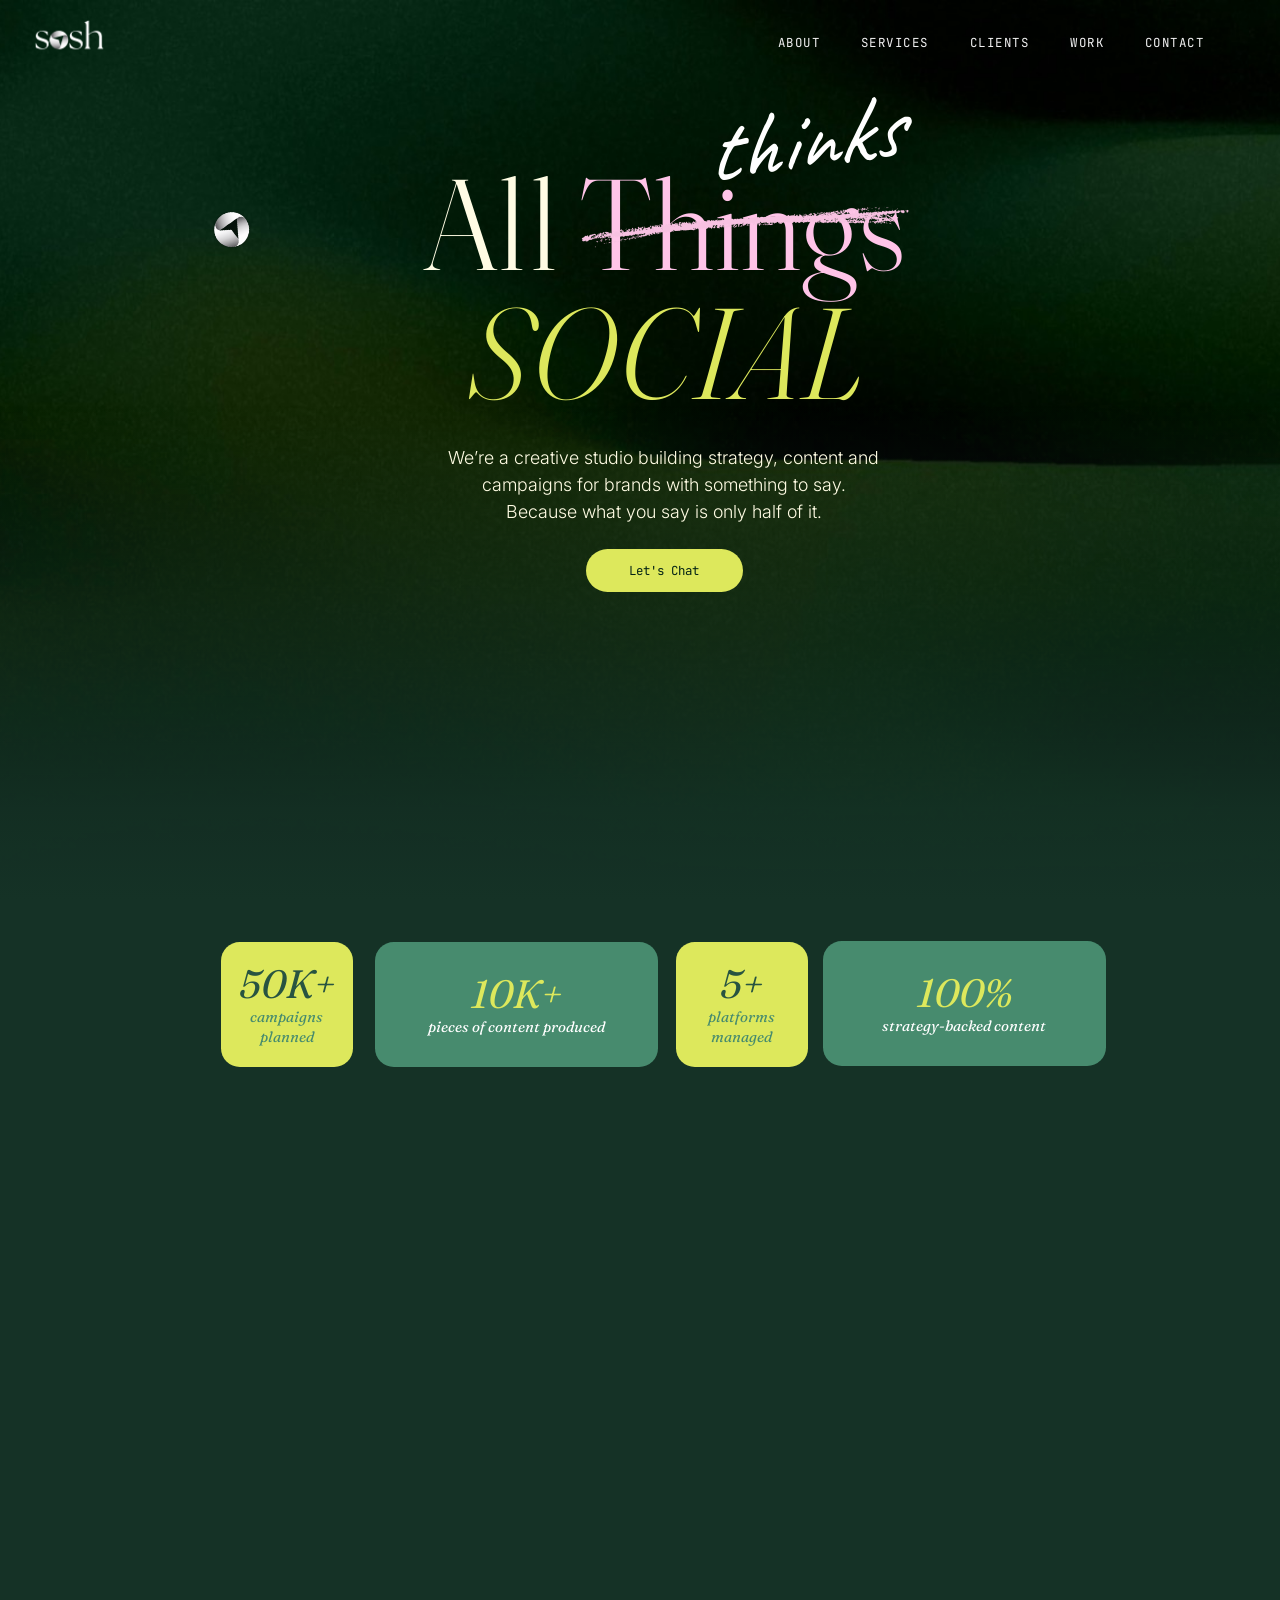
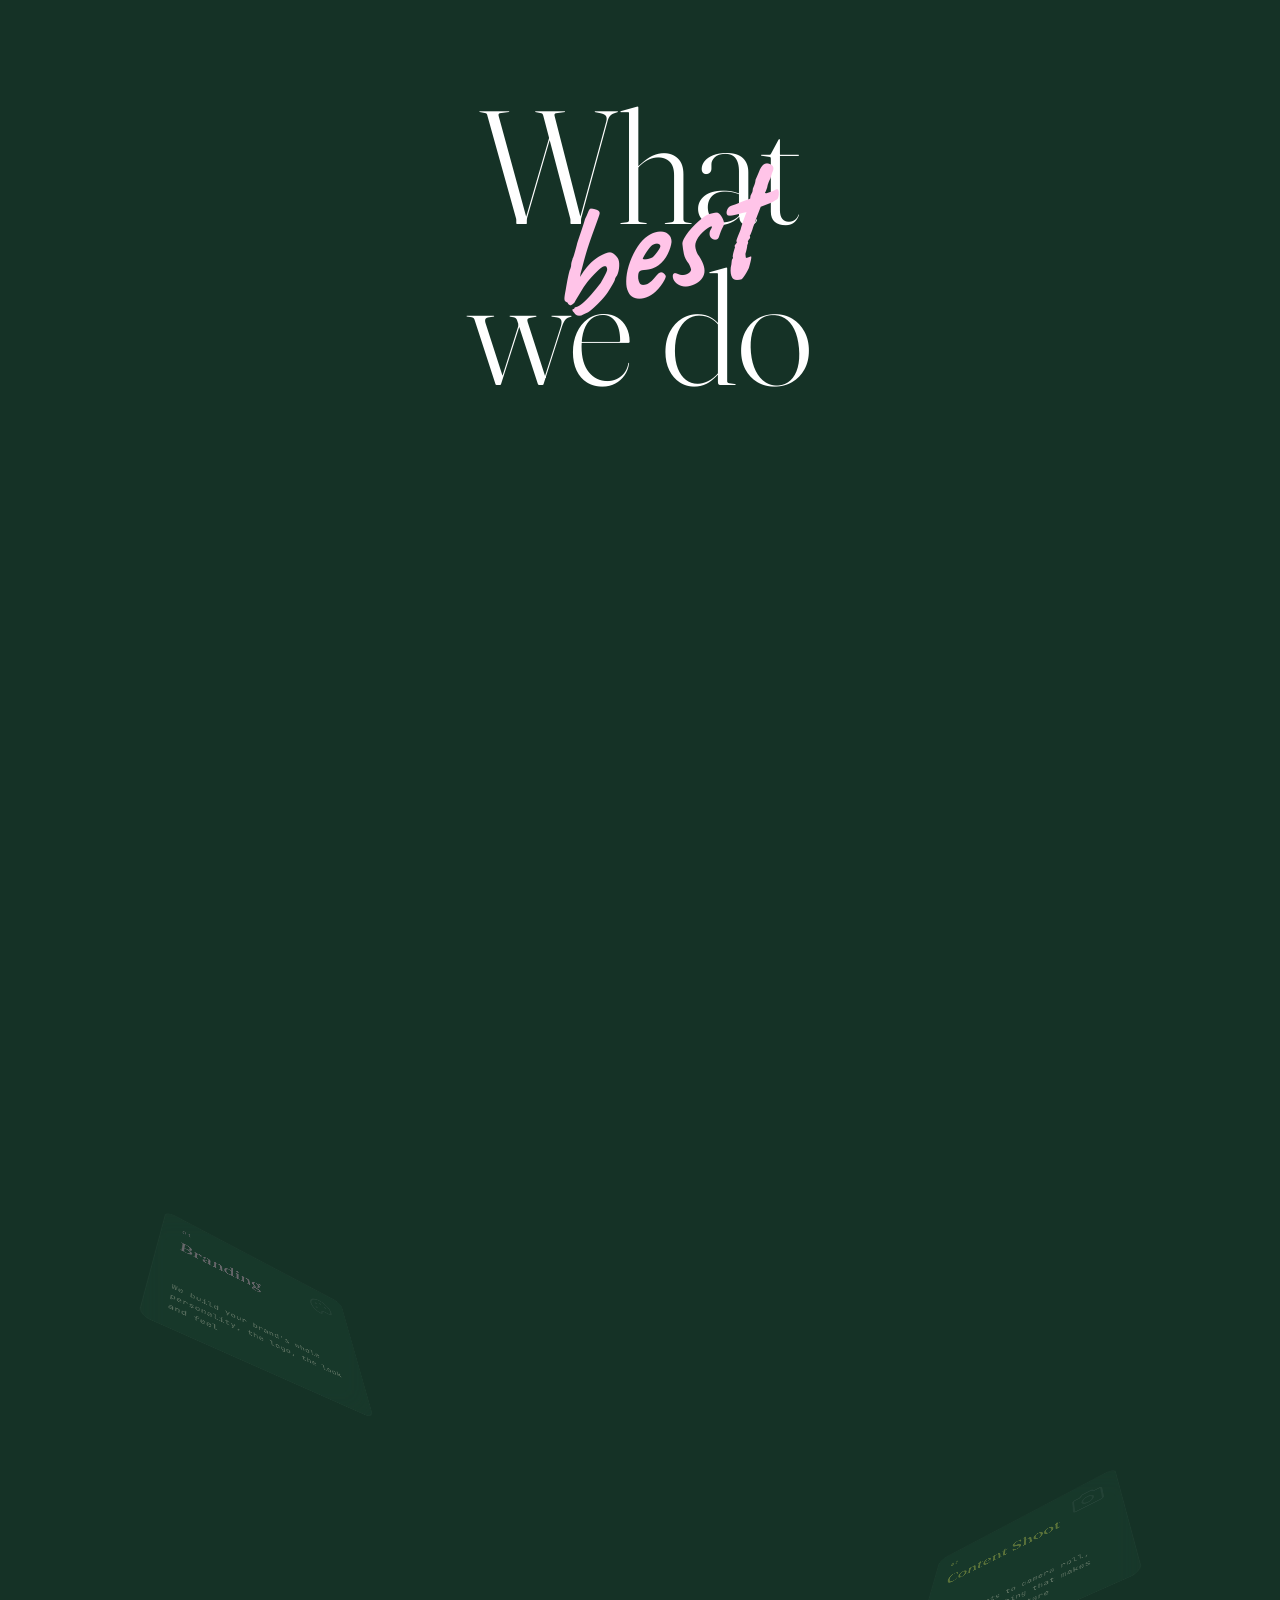
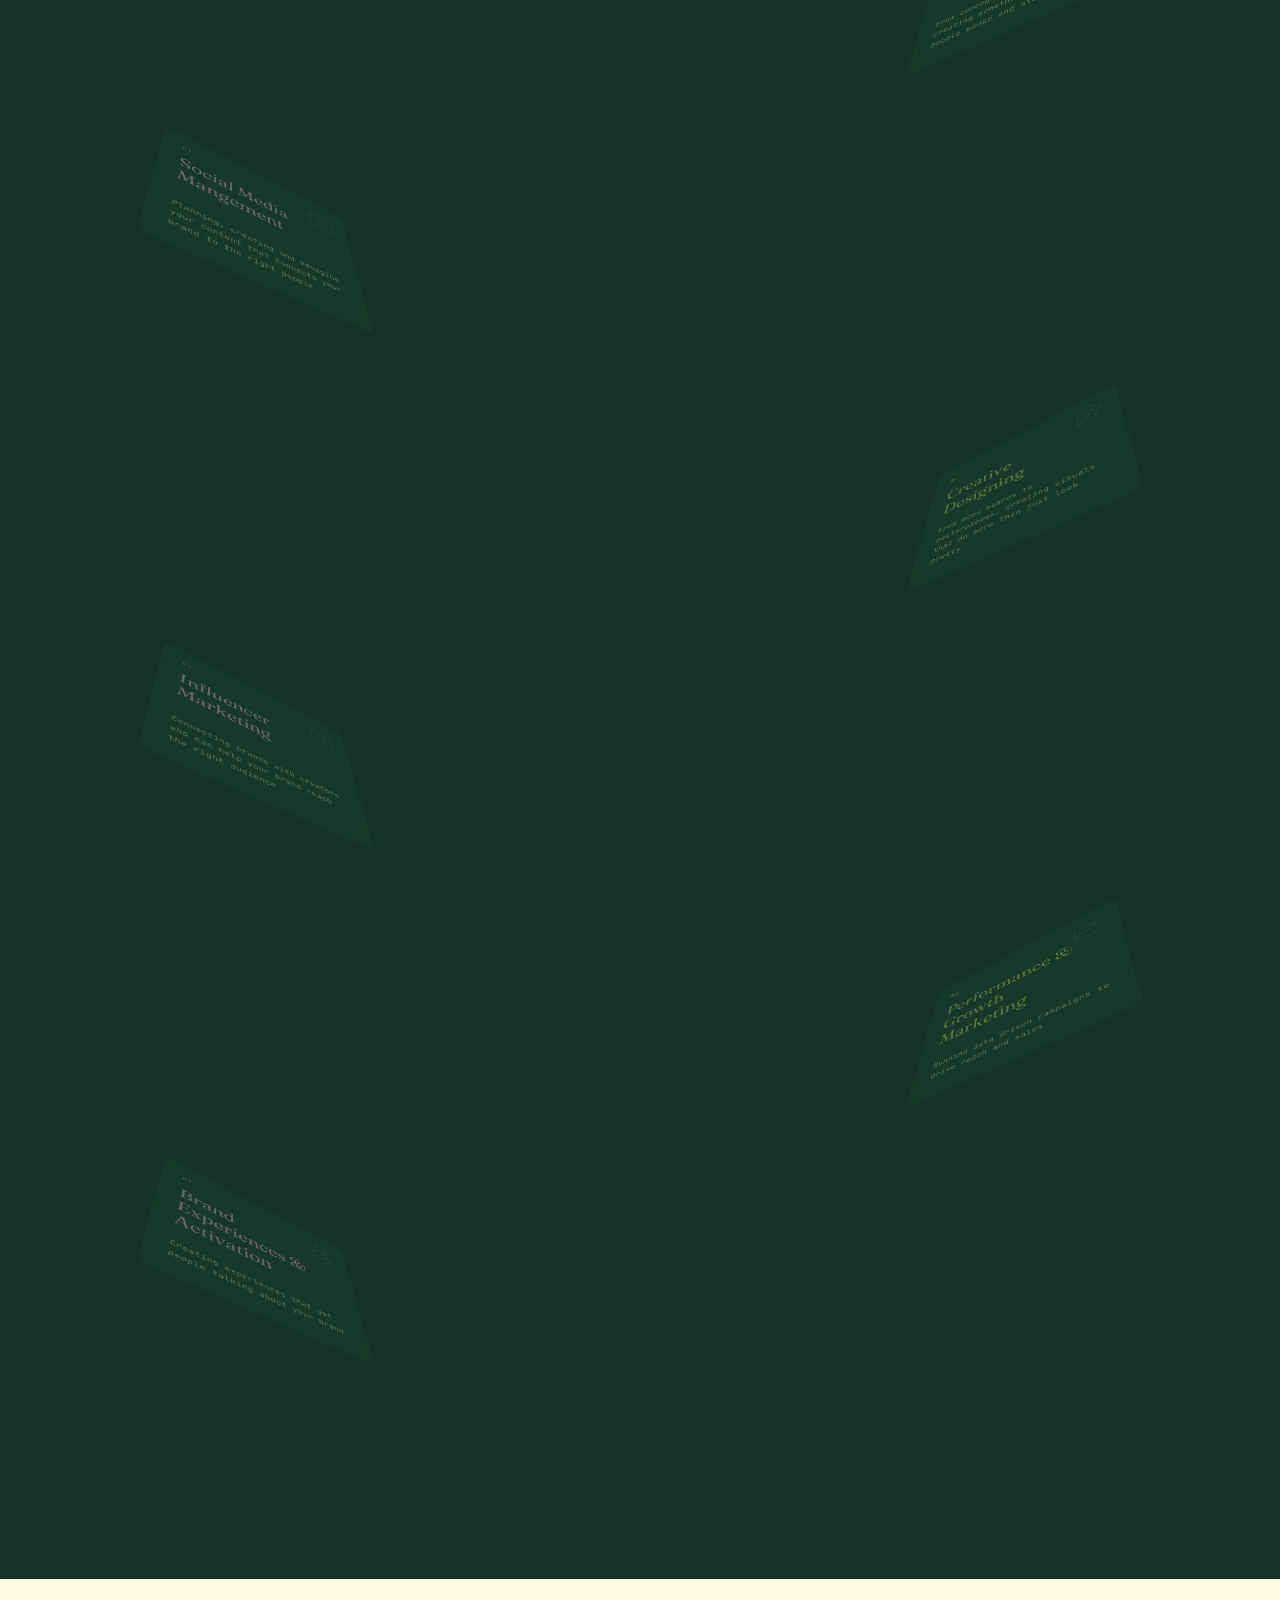
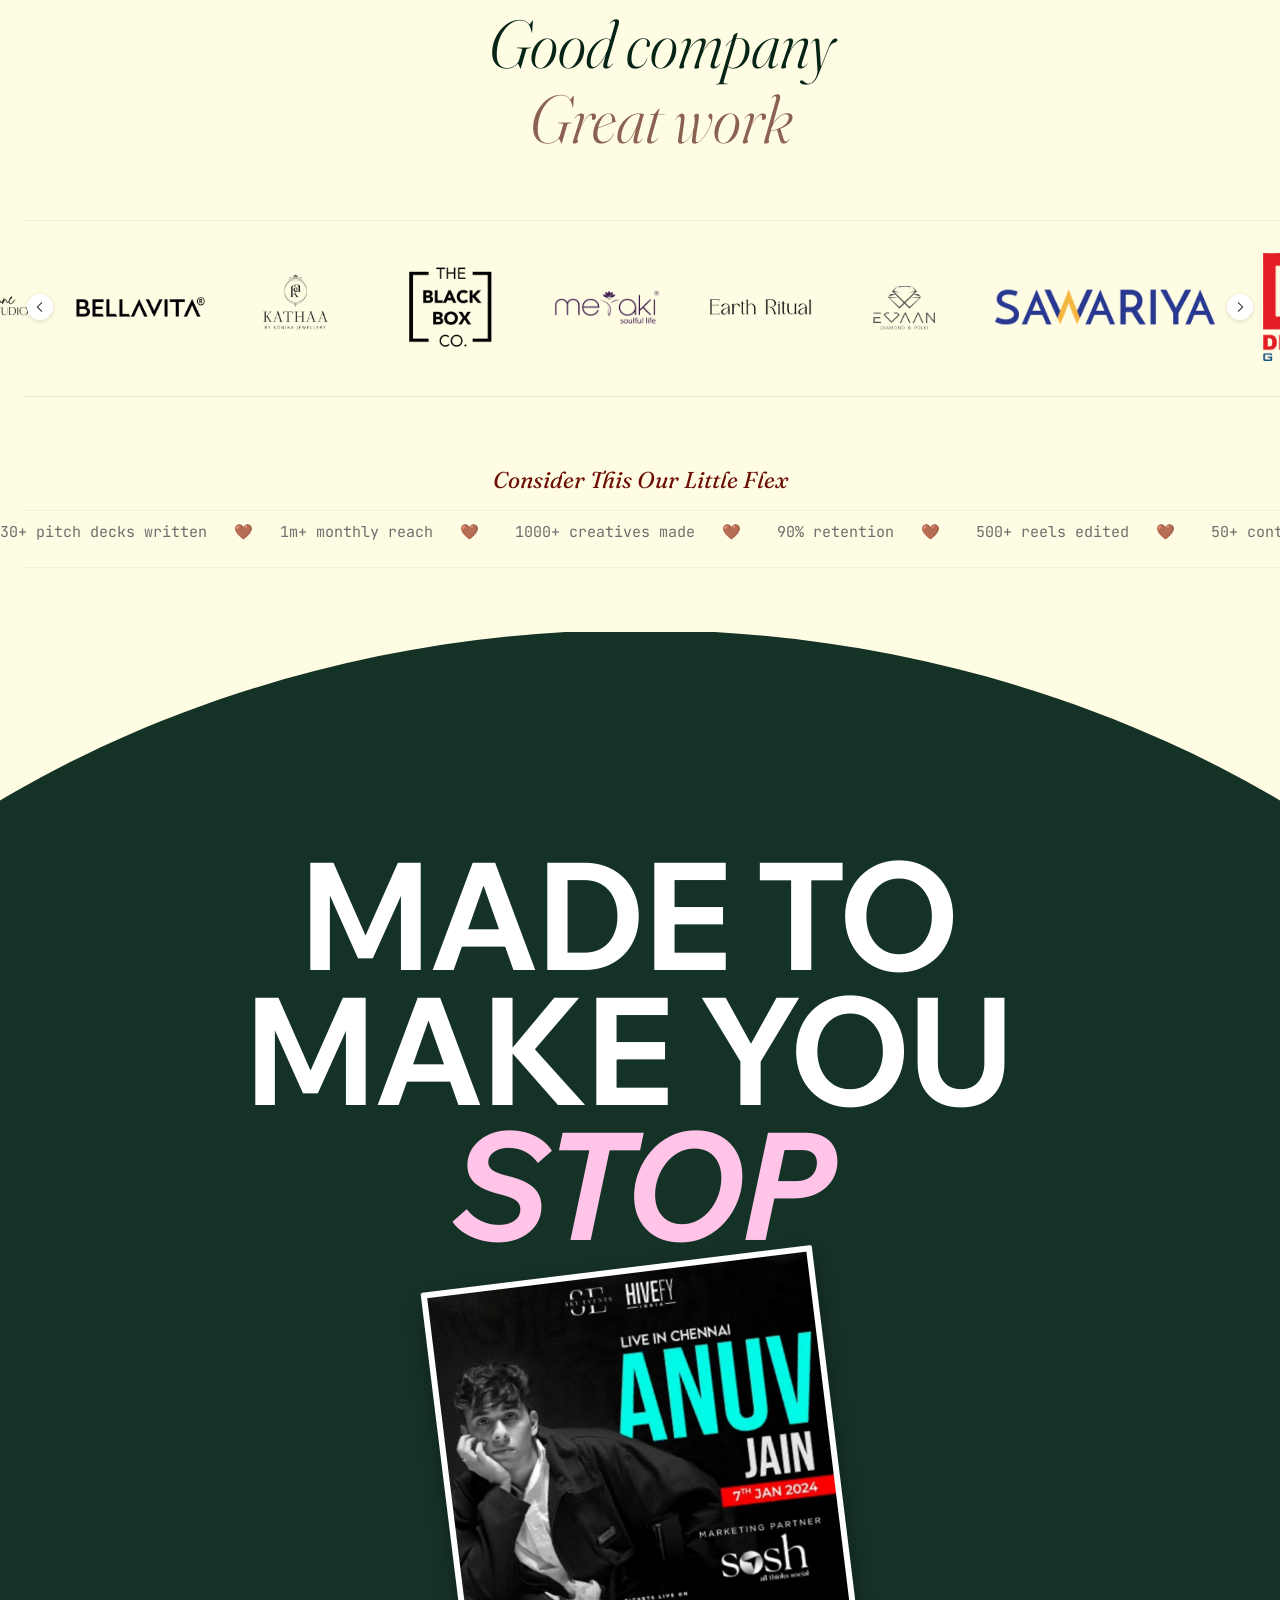
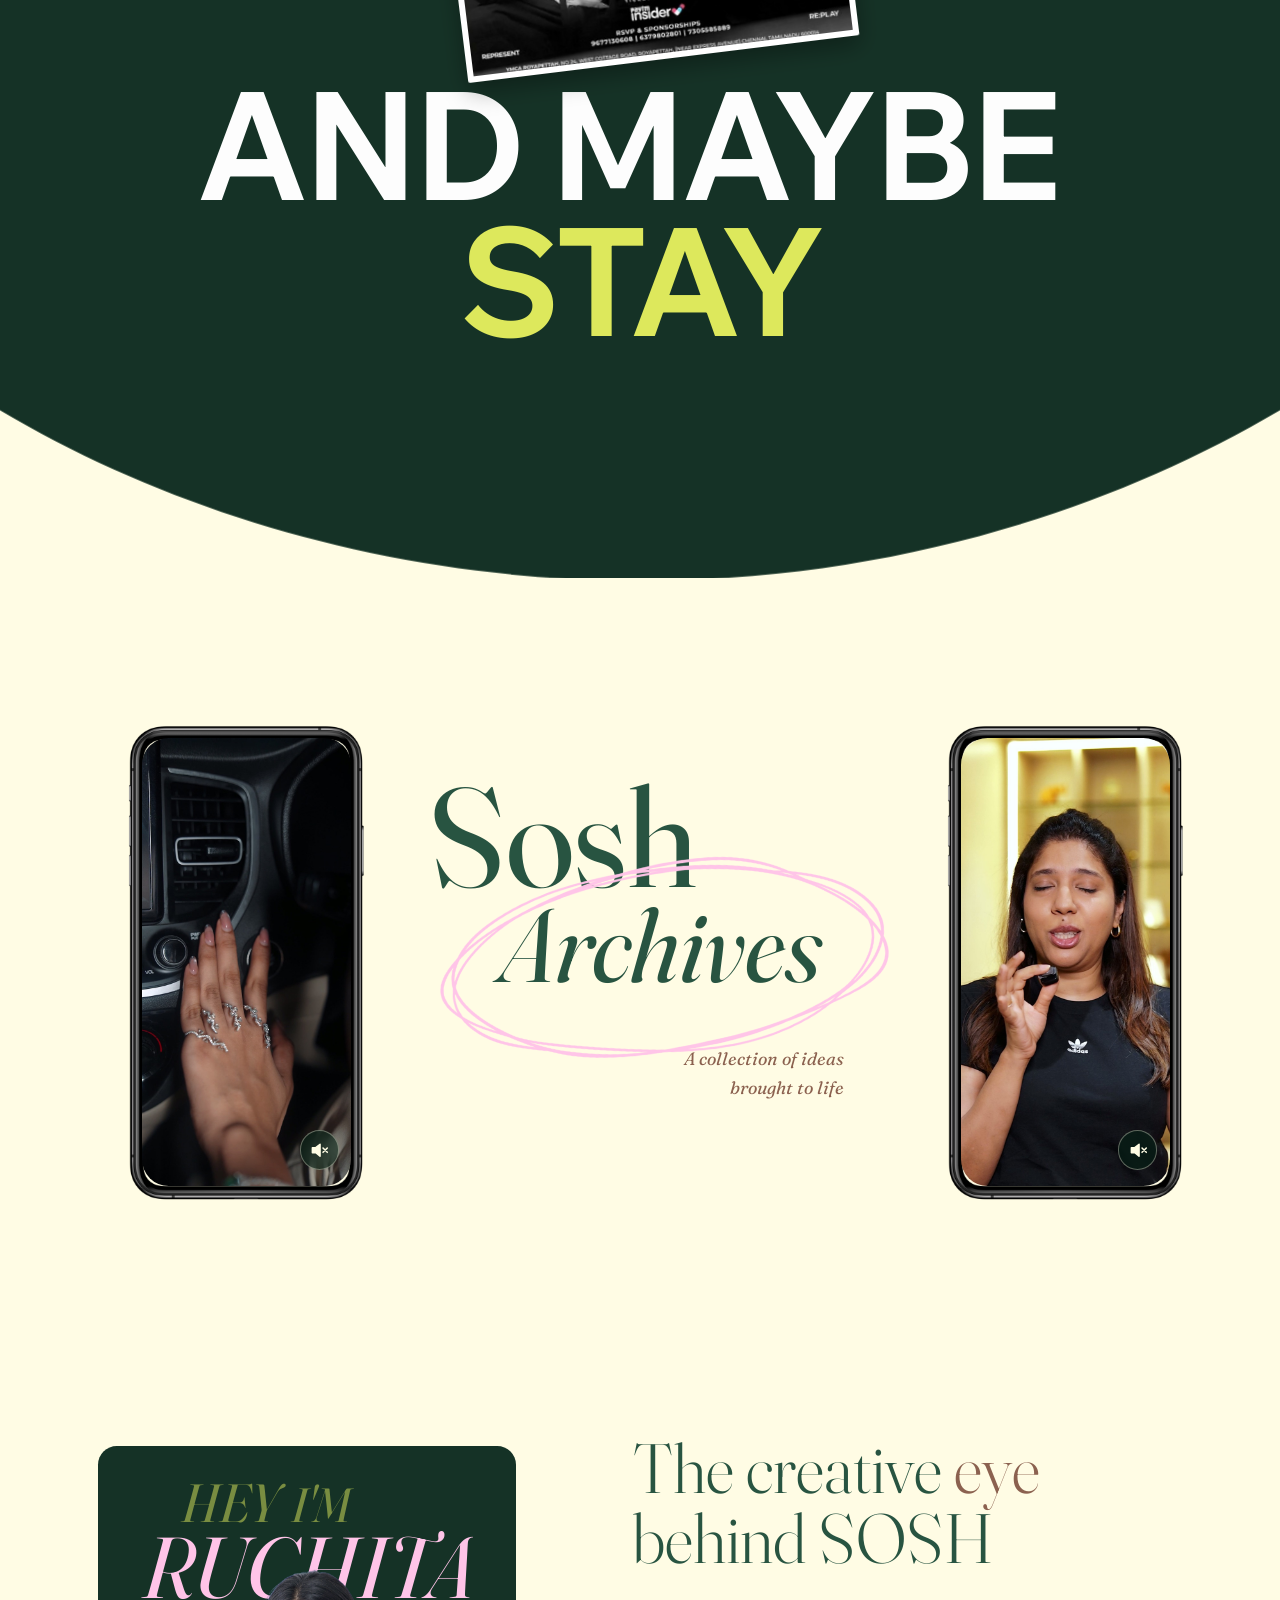
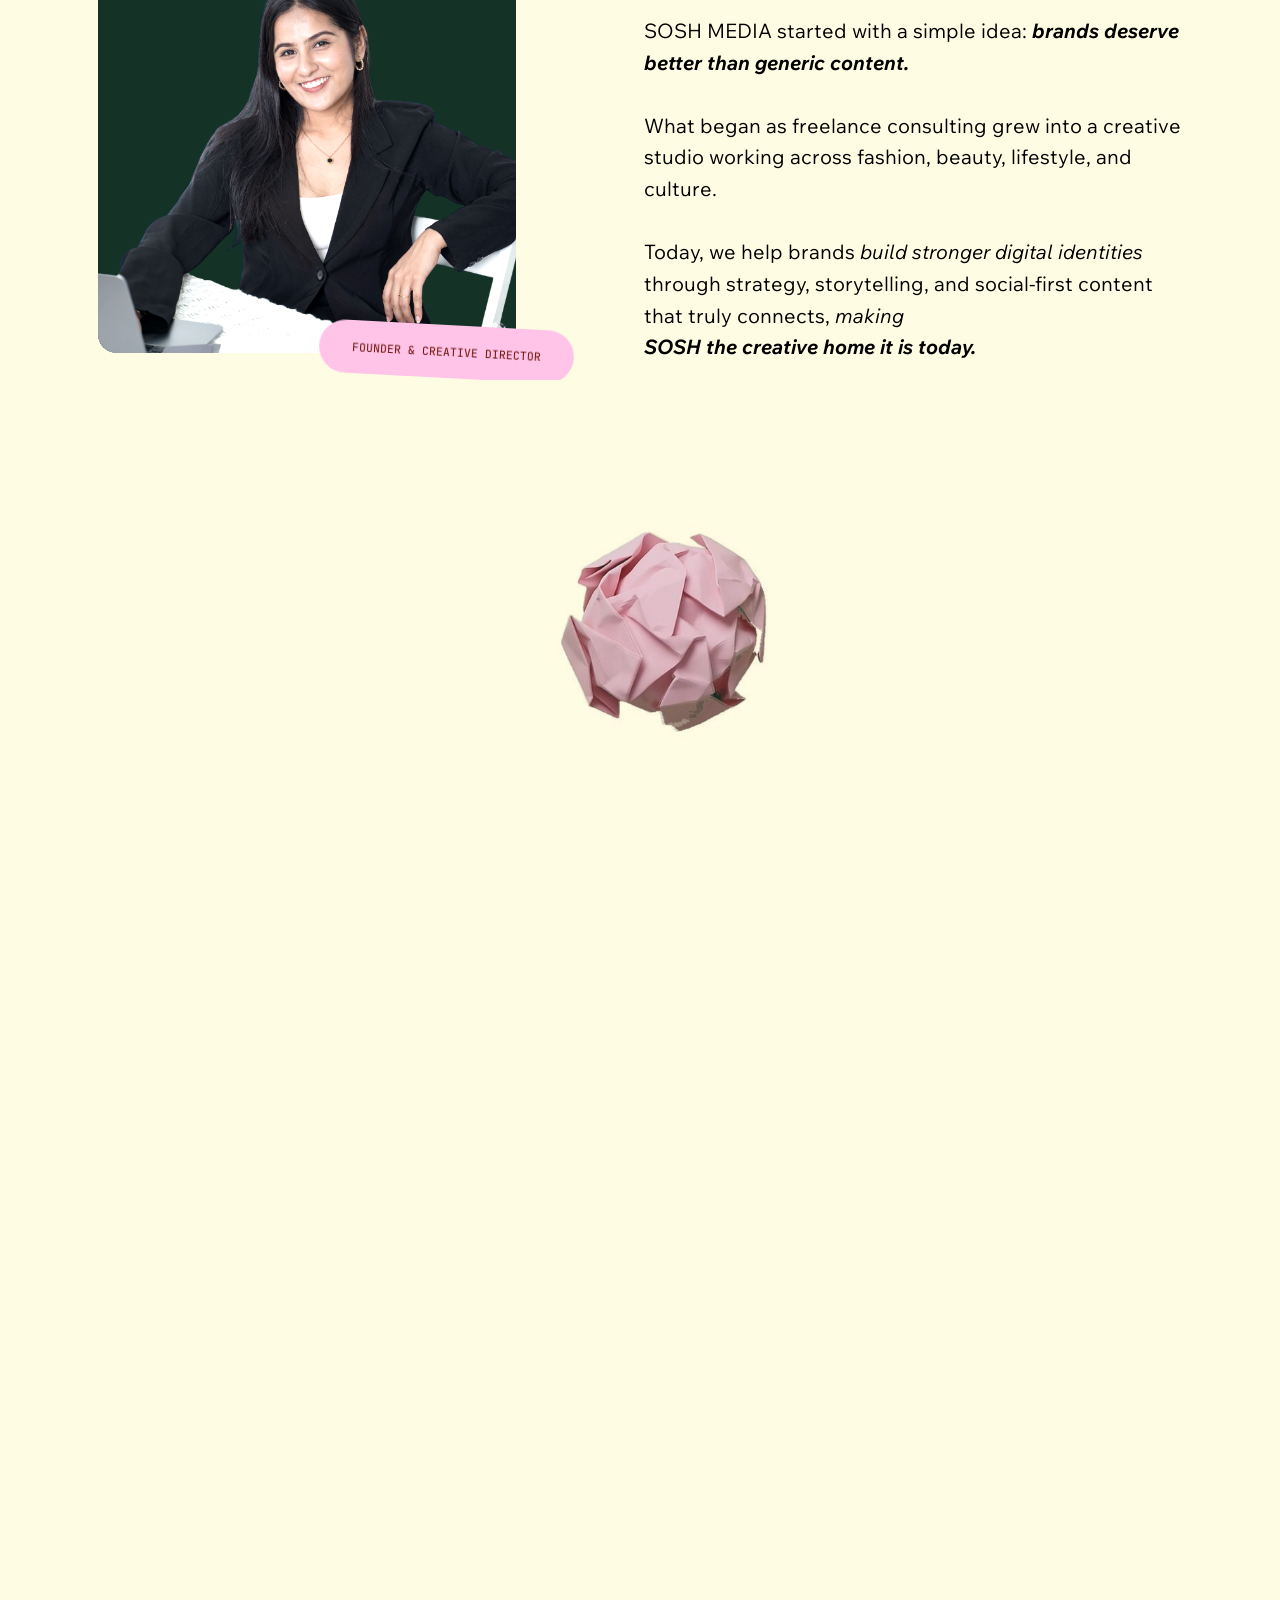
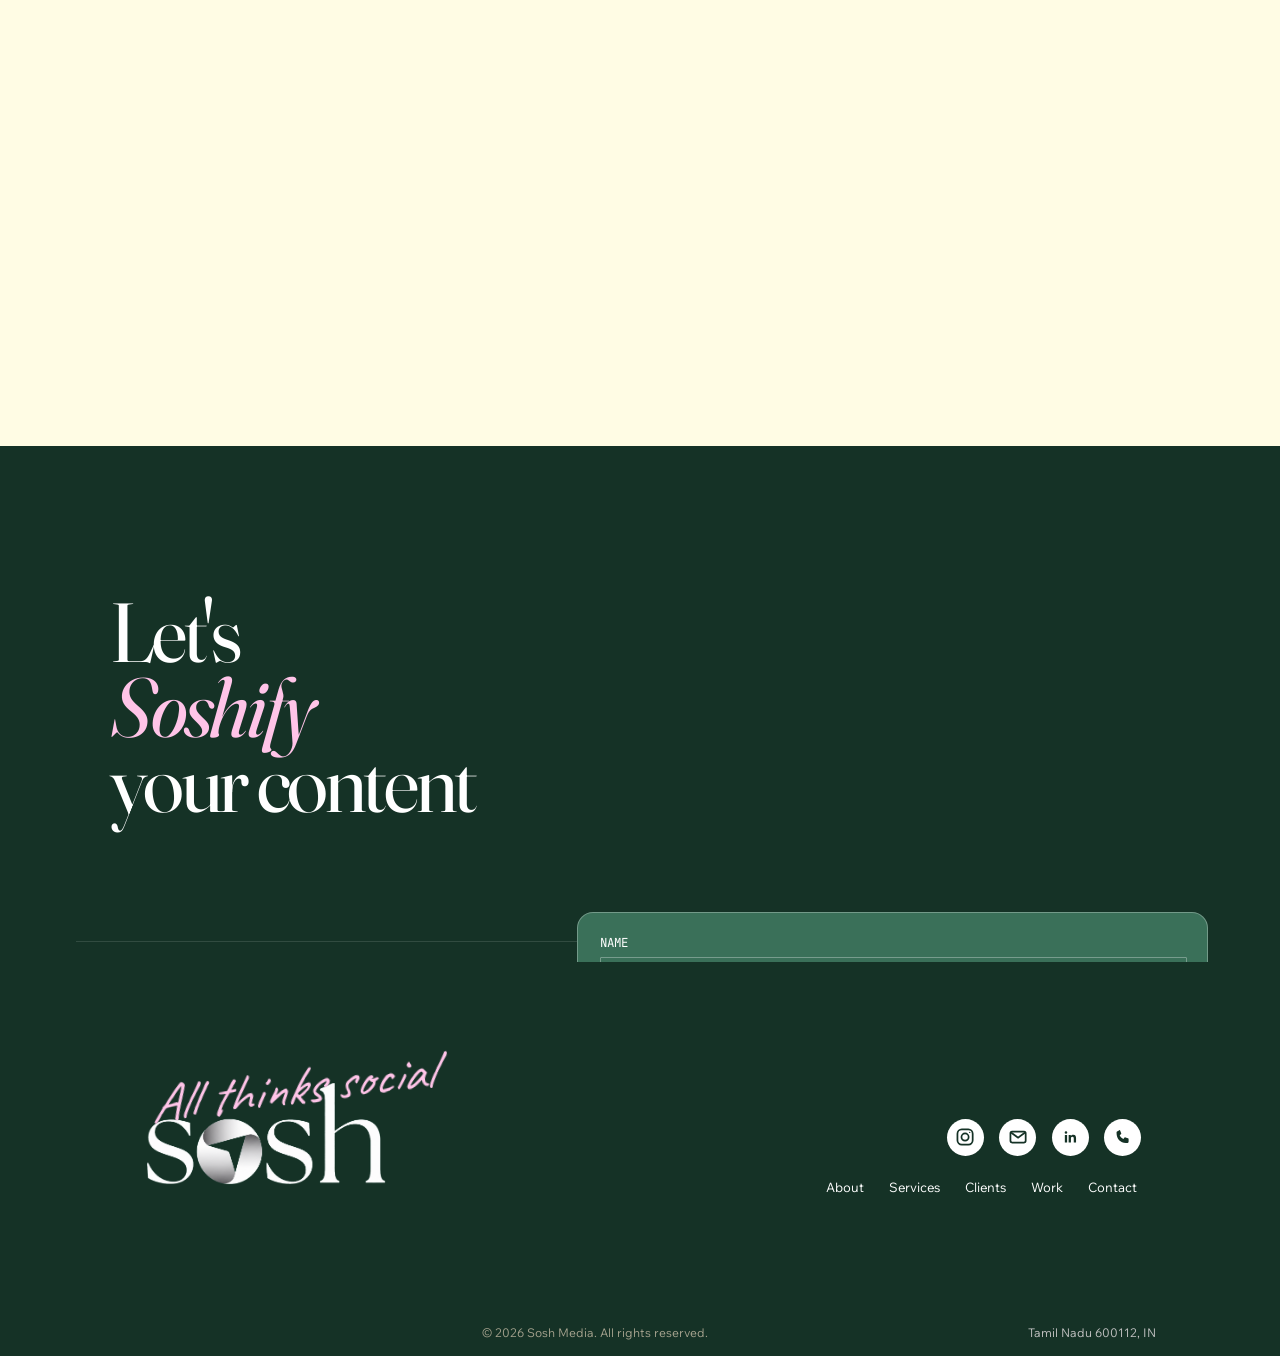
==== commit 6dd69699: "Keep animations running: deck skips/retries unloaded images, re-measure scroll effects on late layou" ====
--- a/home.html
+++ b/home.html
@@ -8,7 +8,7 @@
 <style>html{background:#052416}body{background:#153226;margin:0}</style>
 <title>home | Sosh Media</title>
 <link rel="icon" href="assets/img/logo.png">
-<script src="js/units.js?v=116"></script>
+<script src="js/units.js?v=117"></script>
 <link rel="preload" as="image" href="assets/img/hero-poster.jpg">
 <link rel="preload" as="image" href="assets/img/work/anuv.jpg">
 <link rel="preconnect" href="https://fonts.googleapis.com">
@@ -16,8 +16,8 @@
 <!-- non-blocking: the page draws immediately, fonts swap in when they arrive -->
 <link rel="stylesheet" href="https://fonts.googleapis.com/css2?family=Caveat:wght@400;700&family=Fraunces:ital,opsz,wght@0,9..144,400;0,9..144,700;1,9..144,400;1,9..144,700&family=Inter:wght@300;400&family=JetBrains+Mono:wght@300;400;500&family=Wix+Madefor+Text:ital,wght@0,400;0,700;1,400;1,700&display=swap" media="print" onload="this.media='all'">
 <noscript><link rel="stylesheet" href="https://fonts.googleapis.com/css2?family=Caveat:wght@400;700&family=Fraunces:ital,opsz,wght@0,9..144,400;0,9..144,700;1,9..144,400;1,9..144,700&family=Inter:wght@300;400&family=JetBrains+Mono:wght@300;400;500&family=Wix+Madefor+Text:ital,wght@0,400;0,700;1,400;1,700&display=swap"></noscript>
-<link rel="stylesheet" href="css/fonts.css?v=116">
-<link rel="stylesheet" href="css/home.css?v=116">
+<link rel="stylesheet" href="css/fonts.css?v=117">
+<link rel="stylesheet" href="css/home.css?v=117">
 </head>
 <body>
 
@@ -266,8 +266,8 @@
 </main>
 
 <script src="js/vendor/lenis.min.js"></script>
-<script src="js/plane.js?v=116"></script>
-<script src="js/home.js?v=116"></script>
-<script src="js/form.js?v=116"></script>
+<script src="js/plane.js?v=117"></script>
+<script src="js/home.js?v=117"></script>
+<script src="js/form.js?v=117"></script>
 </body>
 </html>
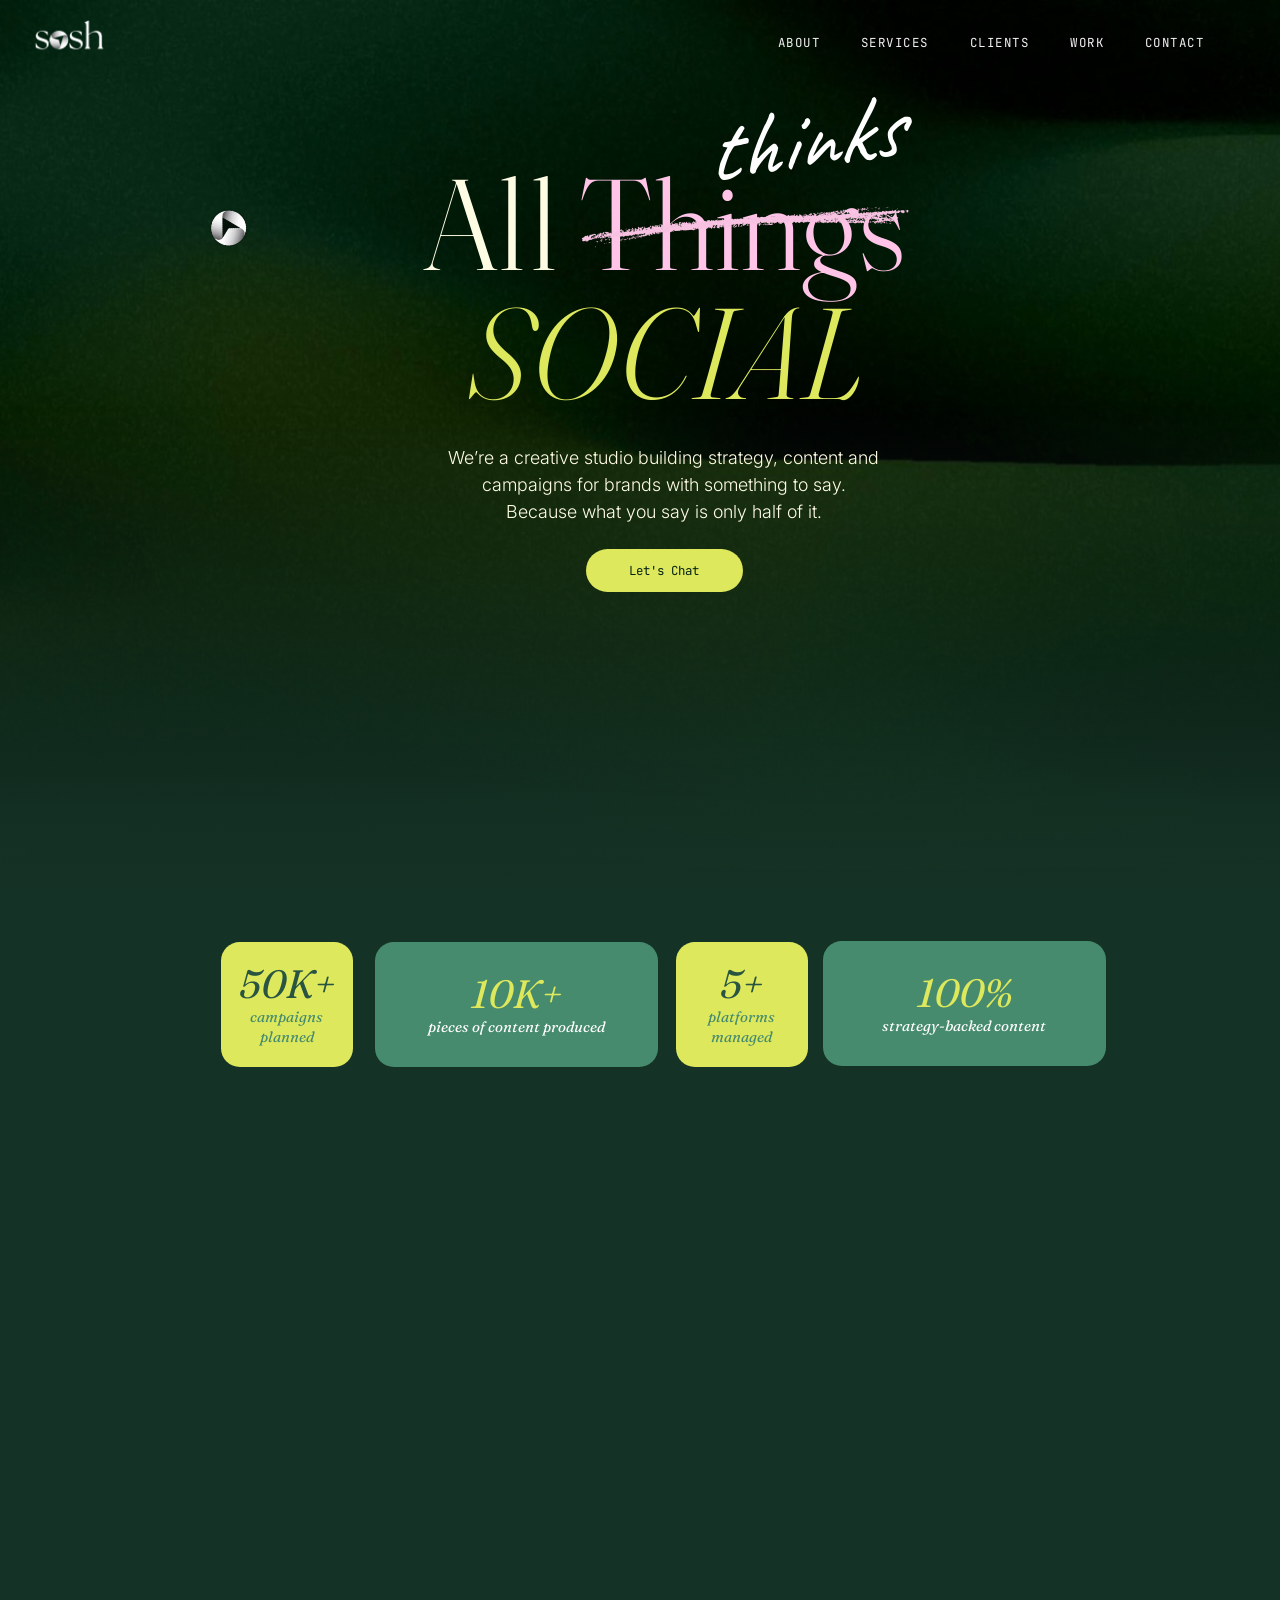
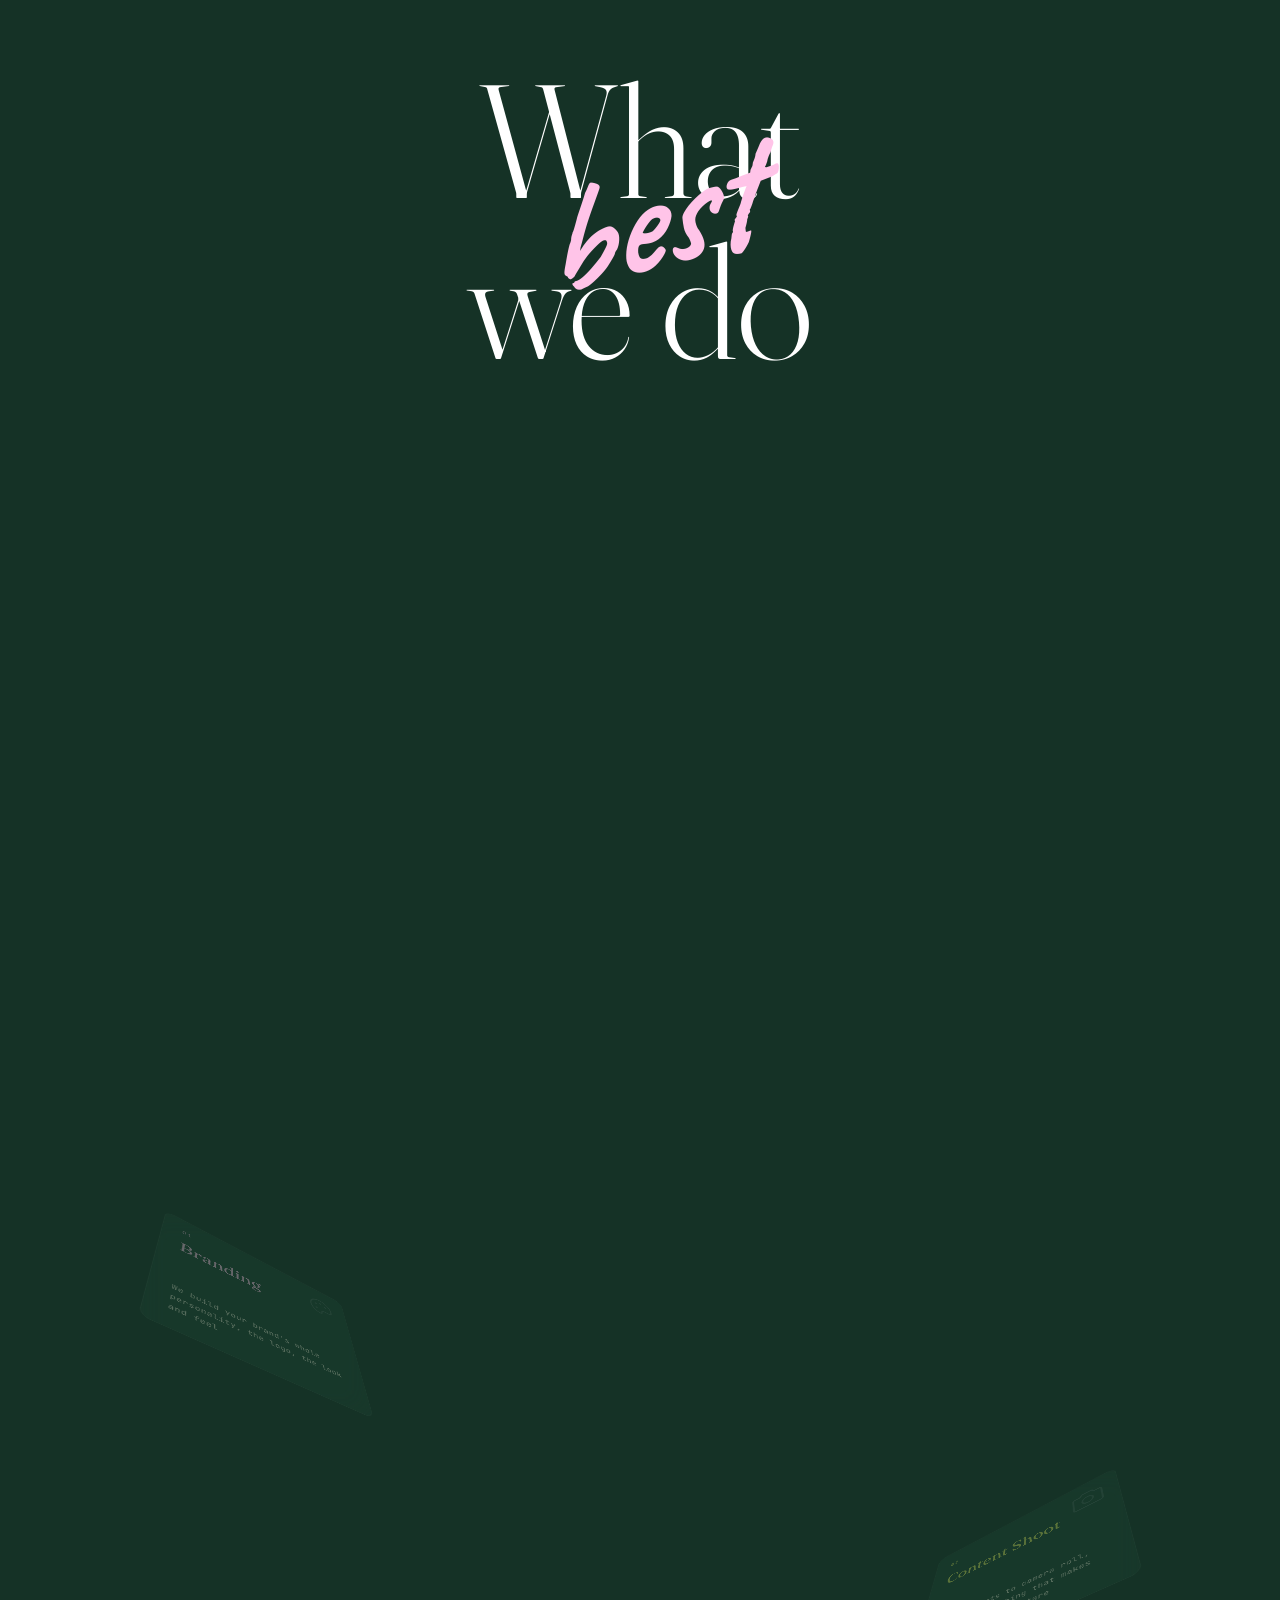
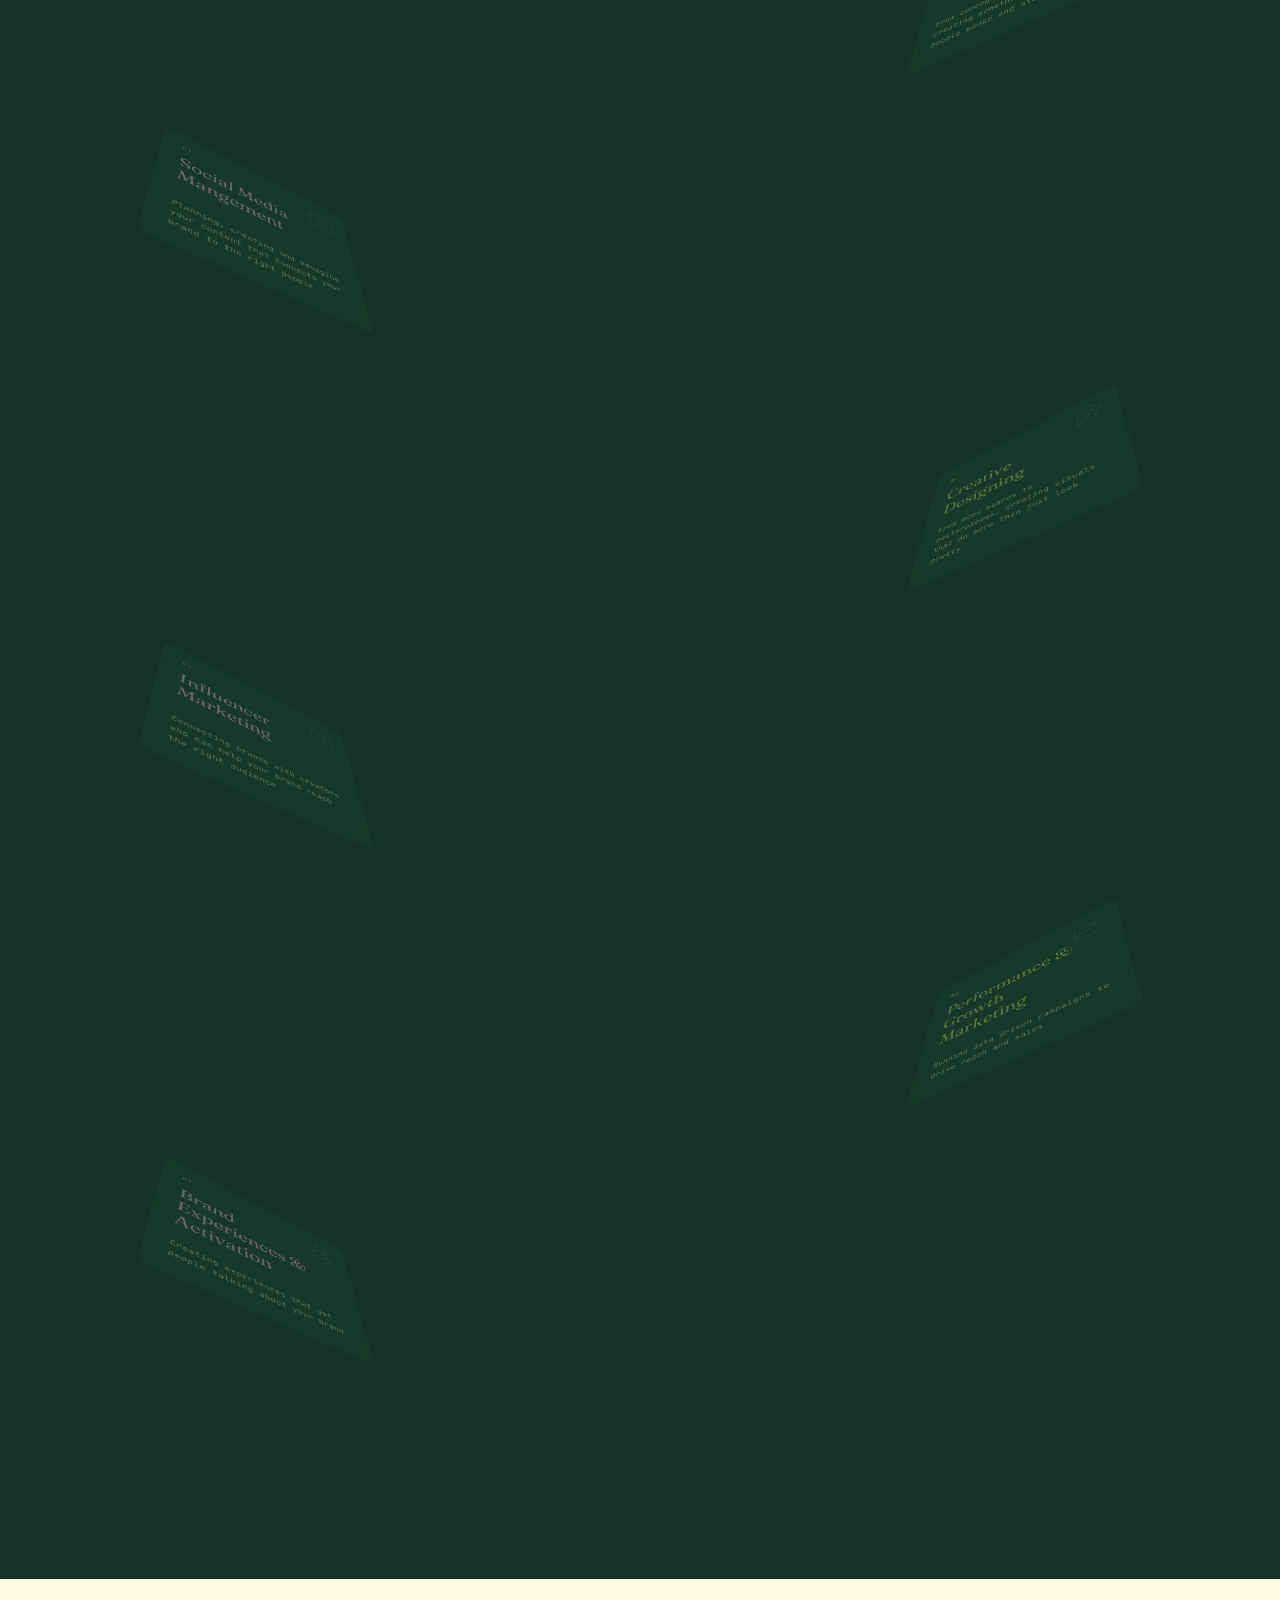
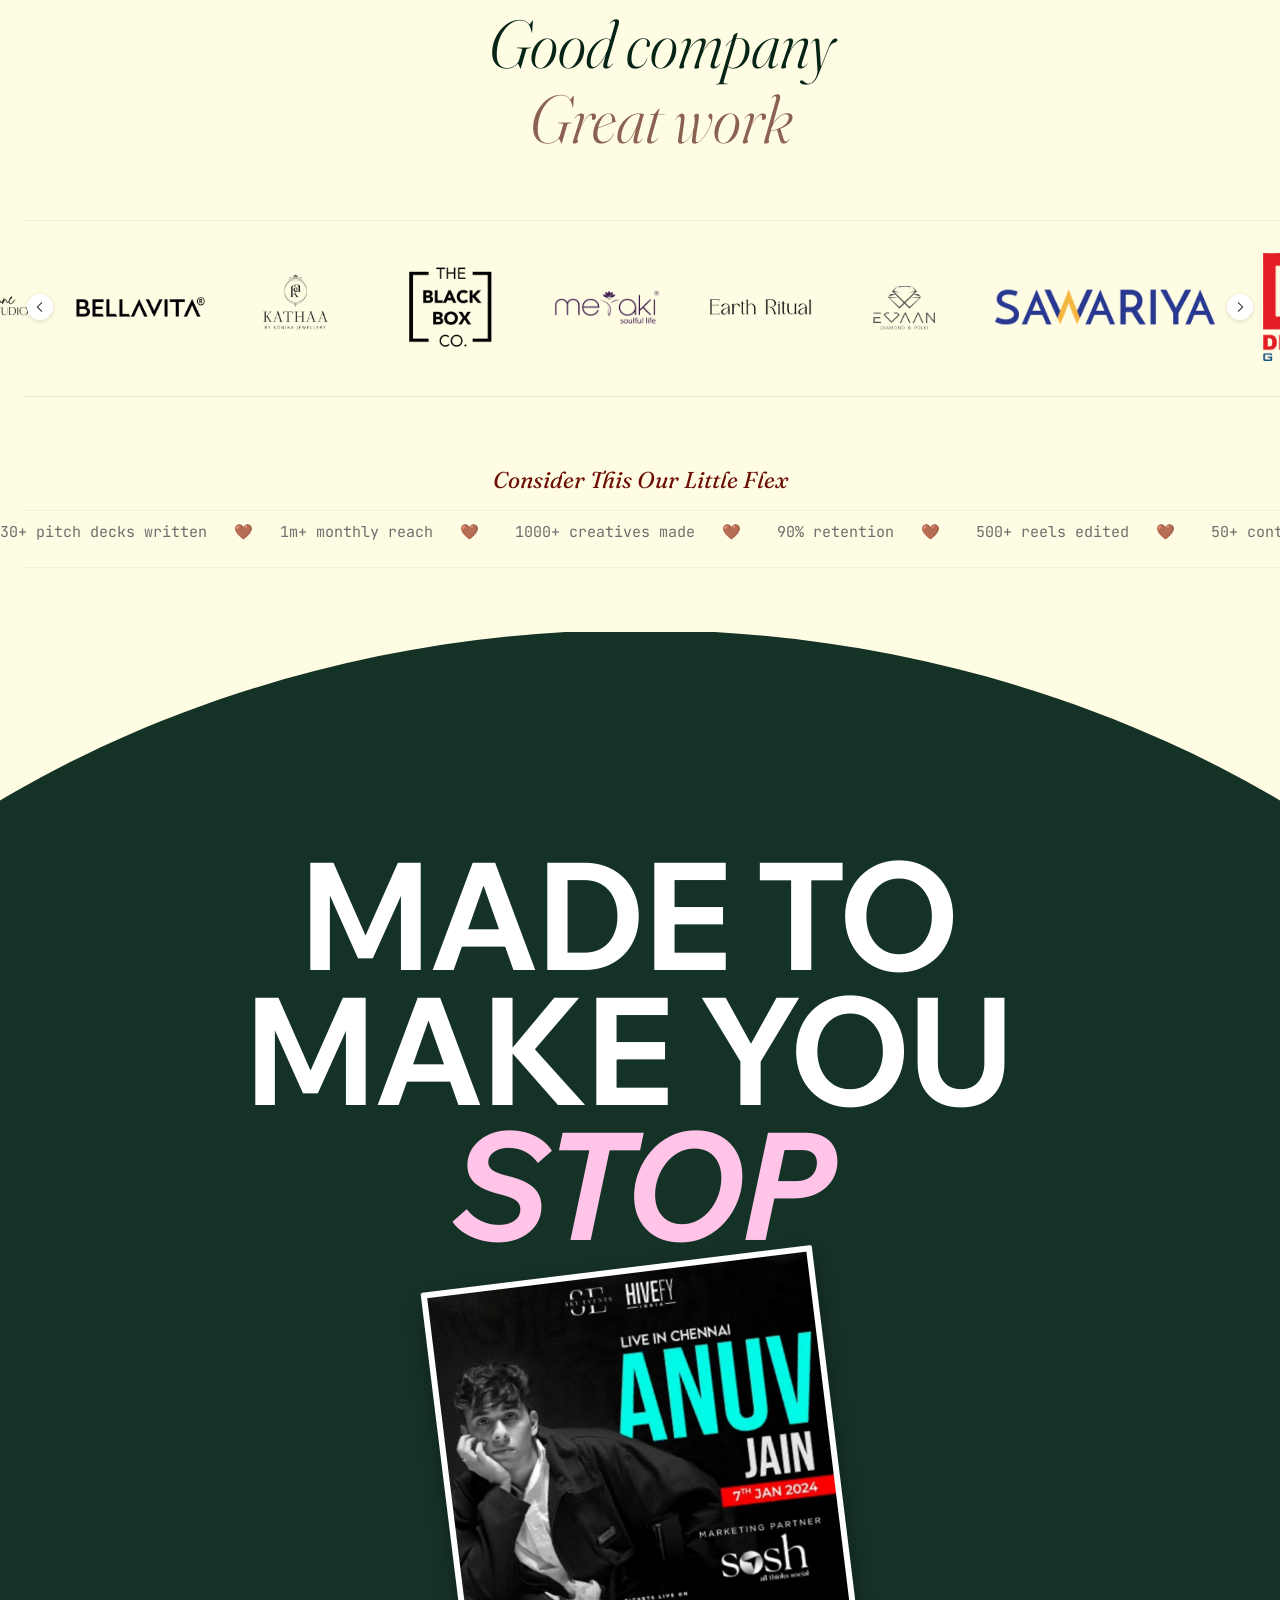
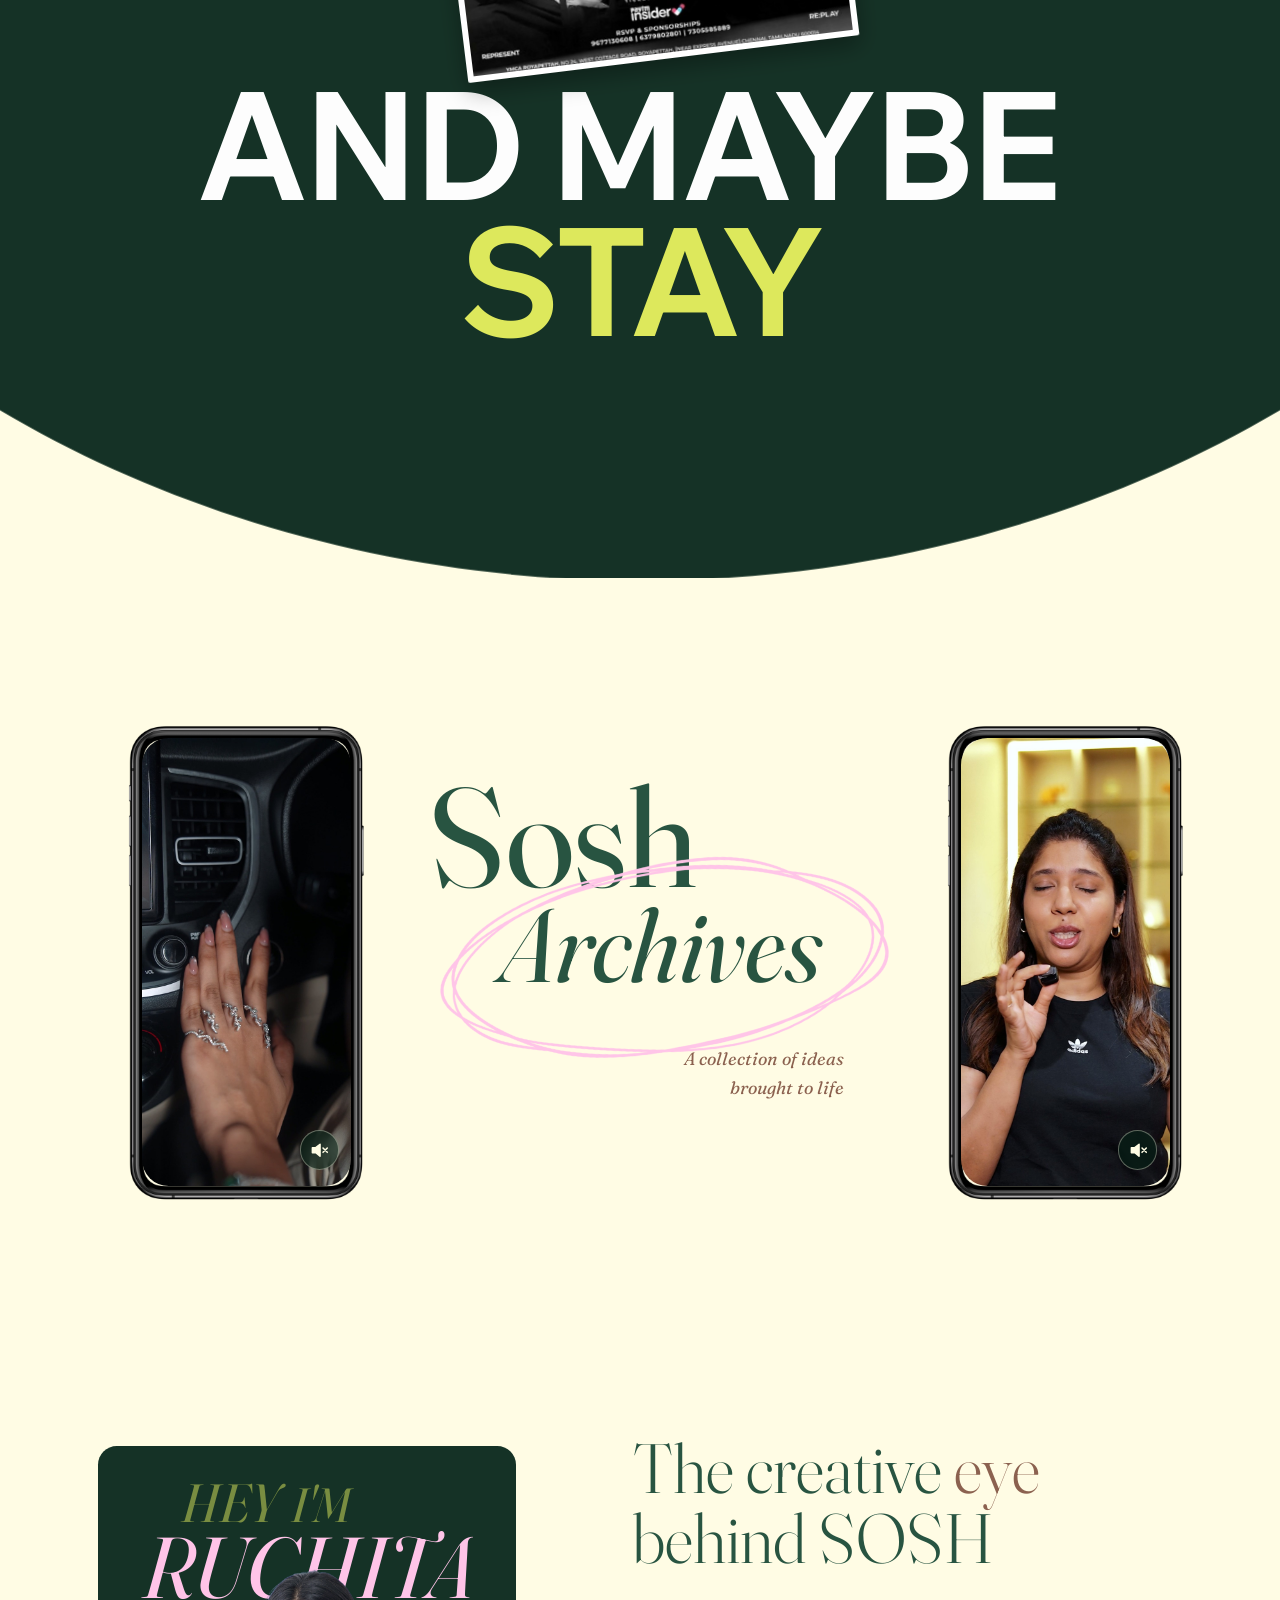
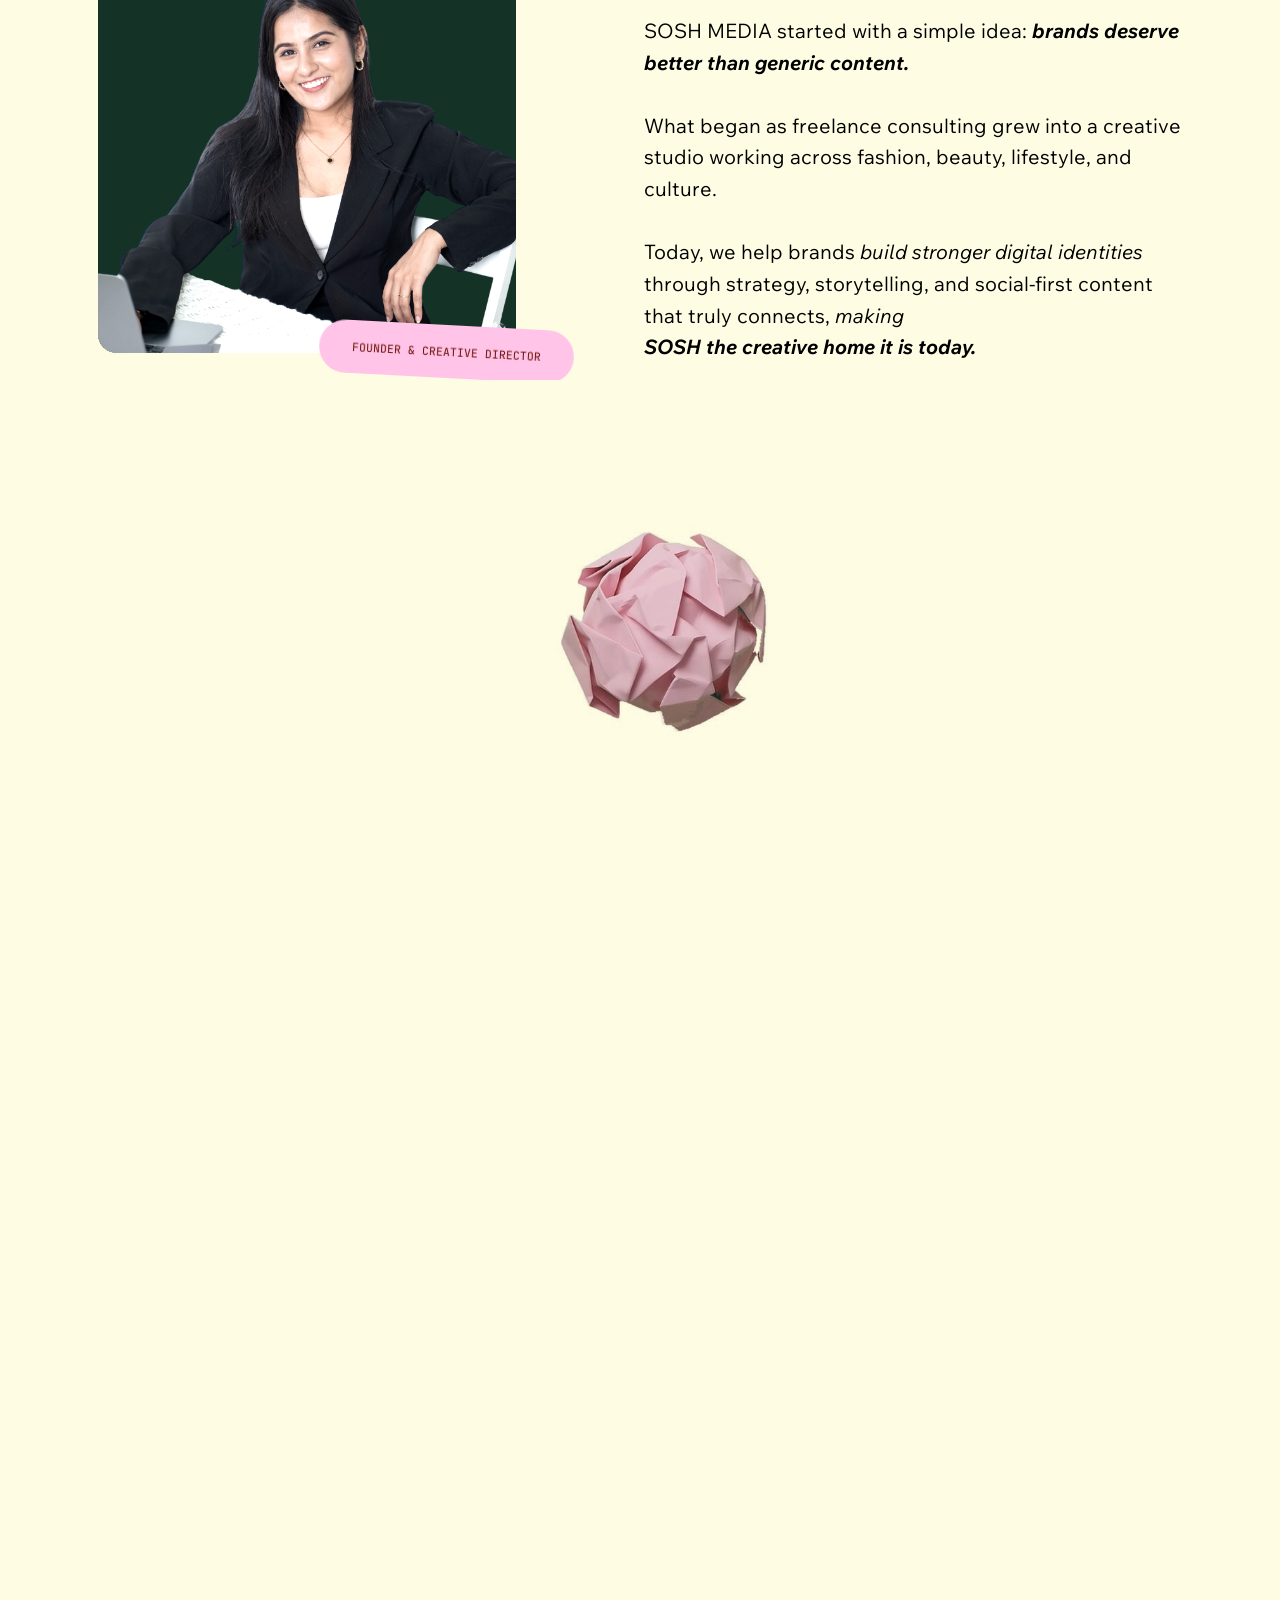
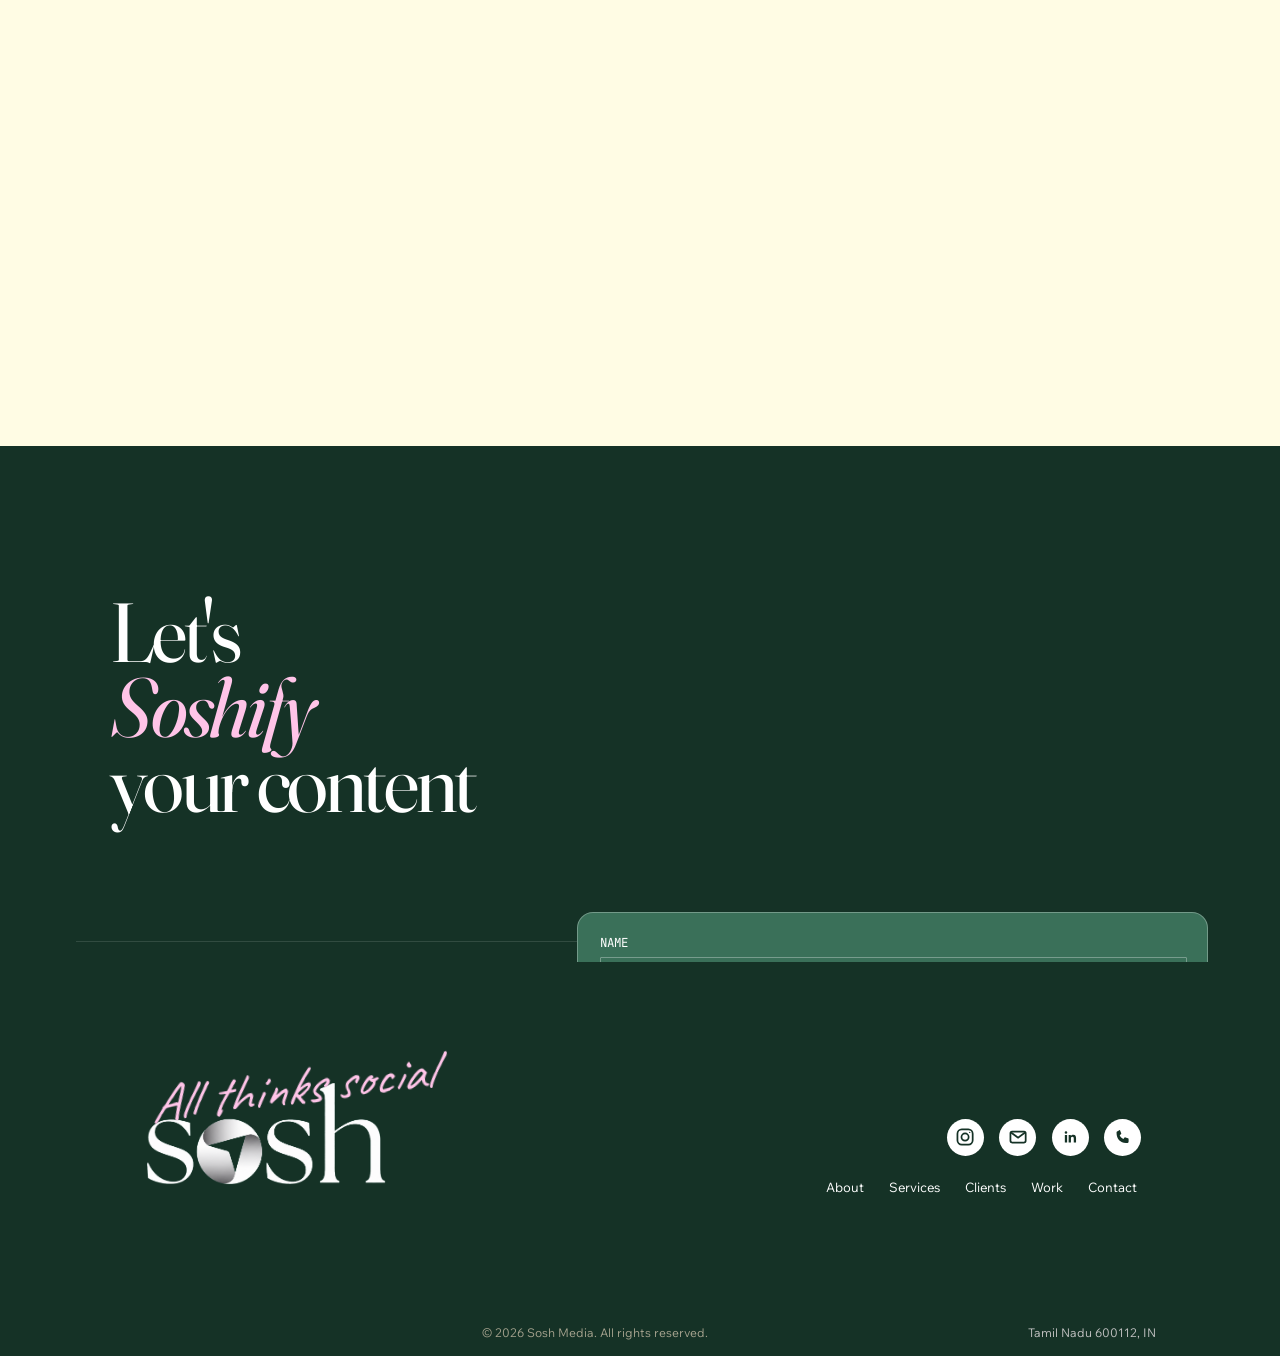
==== commit 1b8d10fb: "Tuck 'Turns out' badge under the end of the stats copy Co-Authored-By: Claude Opus 5.5 <noreply@anth" ====
--- a/home.html
+++ b/home.html
@@ -8,7 +8,7 @@
 <style>html{background:#052416}body{background:#153226;margin:0}</style>
 <title>home | Sosh Media</title>
 <link rel="icon" href="assets/img/logo.png">
-<script src="js/units.js?v=117"></script>
+<script src="js/units.js?v=118"></script>
 <link rel="preload" as="image" href="assets/img/hero-poster.jpg">
 <link rel="preload" as="image" href="assets/img/work/anuv.jpg">
 <link rel="preconnect" href="https://fonts.googleapis.com">
@@ -16,8 +16,8 @@
 <!-- non-blocking: the page draws immediately, fonts swap in when they arrive -->
 <link rel="stylesheet" href="https://fonts.googleapis.com/css2?family=Caveat:wght@400;700&family=Fraunces:ital,opsz,wght@0,9..144,400;0,9..144,700;1,9..144,400;1,9..144,700&family=Inter:wght@300;400&family=JetBrains+Mono:wght@300;400;500&family=Wix+Madefor+Text:ital,wght@0,400;0,700;1,400;1,700&display=swap" media="print" onload="this.media='all'">
 <noscript><link rel="stylesheet" href="https://fonts.googleapis.com/css2?family=Caveat:wght@400;700&family=Fraunces:ital,opsz,wght@0,9..144,400;0,9..144,700;1,9..144,400;1,9..144,700&family=Inter:wght@300;400&family=JetBrains+Mono:wght@300;400;500&family=Wix+Madefor+Text:ital,wght@0,400;0,700;1,400;1,700&display=swap"></noscript>
-<link rel="stylesheet" href="css/fonts.css?v=117">
-<link rel="stylesheet" href="css/home.css?v=117">
+<link rel="stylesheet" href="css/fonts.css?v=118">
+<link rel="stylesheet" href="css/home.css?v=118">
 </head>
 <body>
 
@@ -266,8 +266,8 @@
 </main>
 
 <script src="js/vendor/lenis.min.js"></script>
-<script src="js/plane.js?v=117"></script>
-<script src="js/home.js?v=117"></script>
-<script src="js/form.js?v=117"></script>
+<script src="js/plane.js?v=118"></script>
+<script src="js/home.js?v=118"></script>
+<script src="js/form.js?v=118"></script>
 </body>
 </html>
--- a/css/home.css
+++ b/css/home.css
@@ -706,3 +706,7 @@
    cut the tall letters (l, k, h) by different amounts as the page scrolled. Let it show in full. */
 .footer{overflow:visible;z-index:2}
 .f-tag{will-change:opacity}
+/* badge tucked right under the end of the last line ("…obsession."), so it reads as a sticker on the copy */
+html:not(.is-stacked) .stats-copy .stats-stamp{margin-left:calc(150*var(--u))!important;margin-top:calc(-4*var(--u))!important}
+html.is-phone .stats-copy .stats-stamp{margin-top:calc(-8*var(--u))!important}
+html.is-tablet .stats-copy .stats-stamp{margin-top:calc(-8*var(--u))!important}
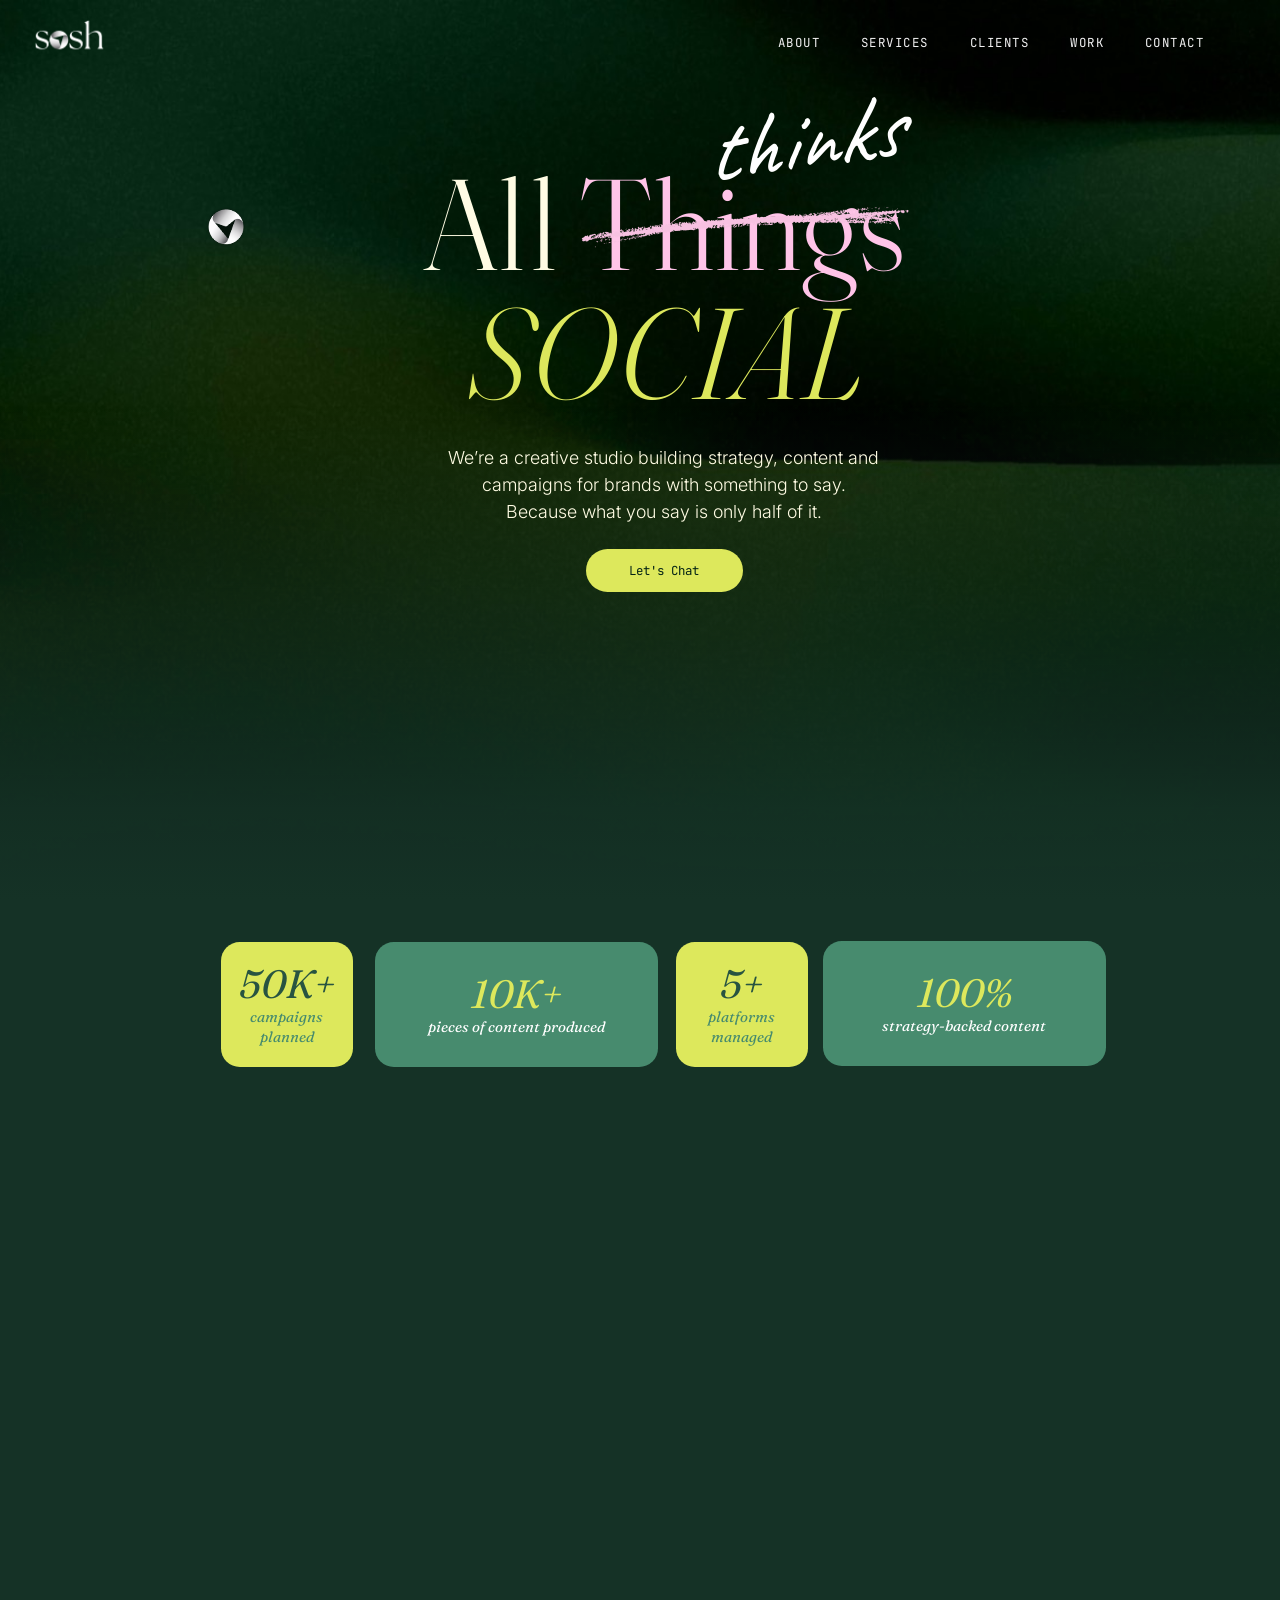
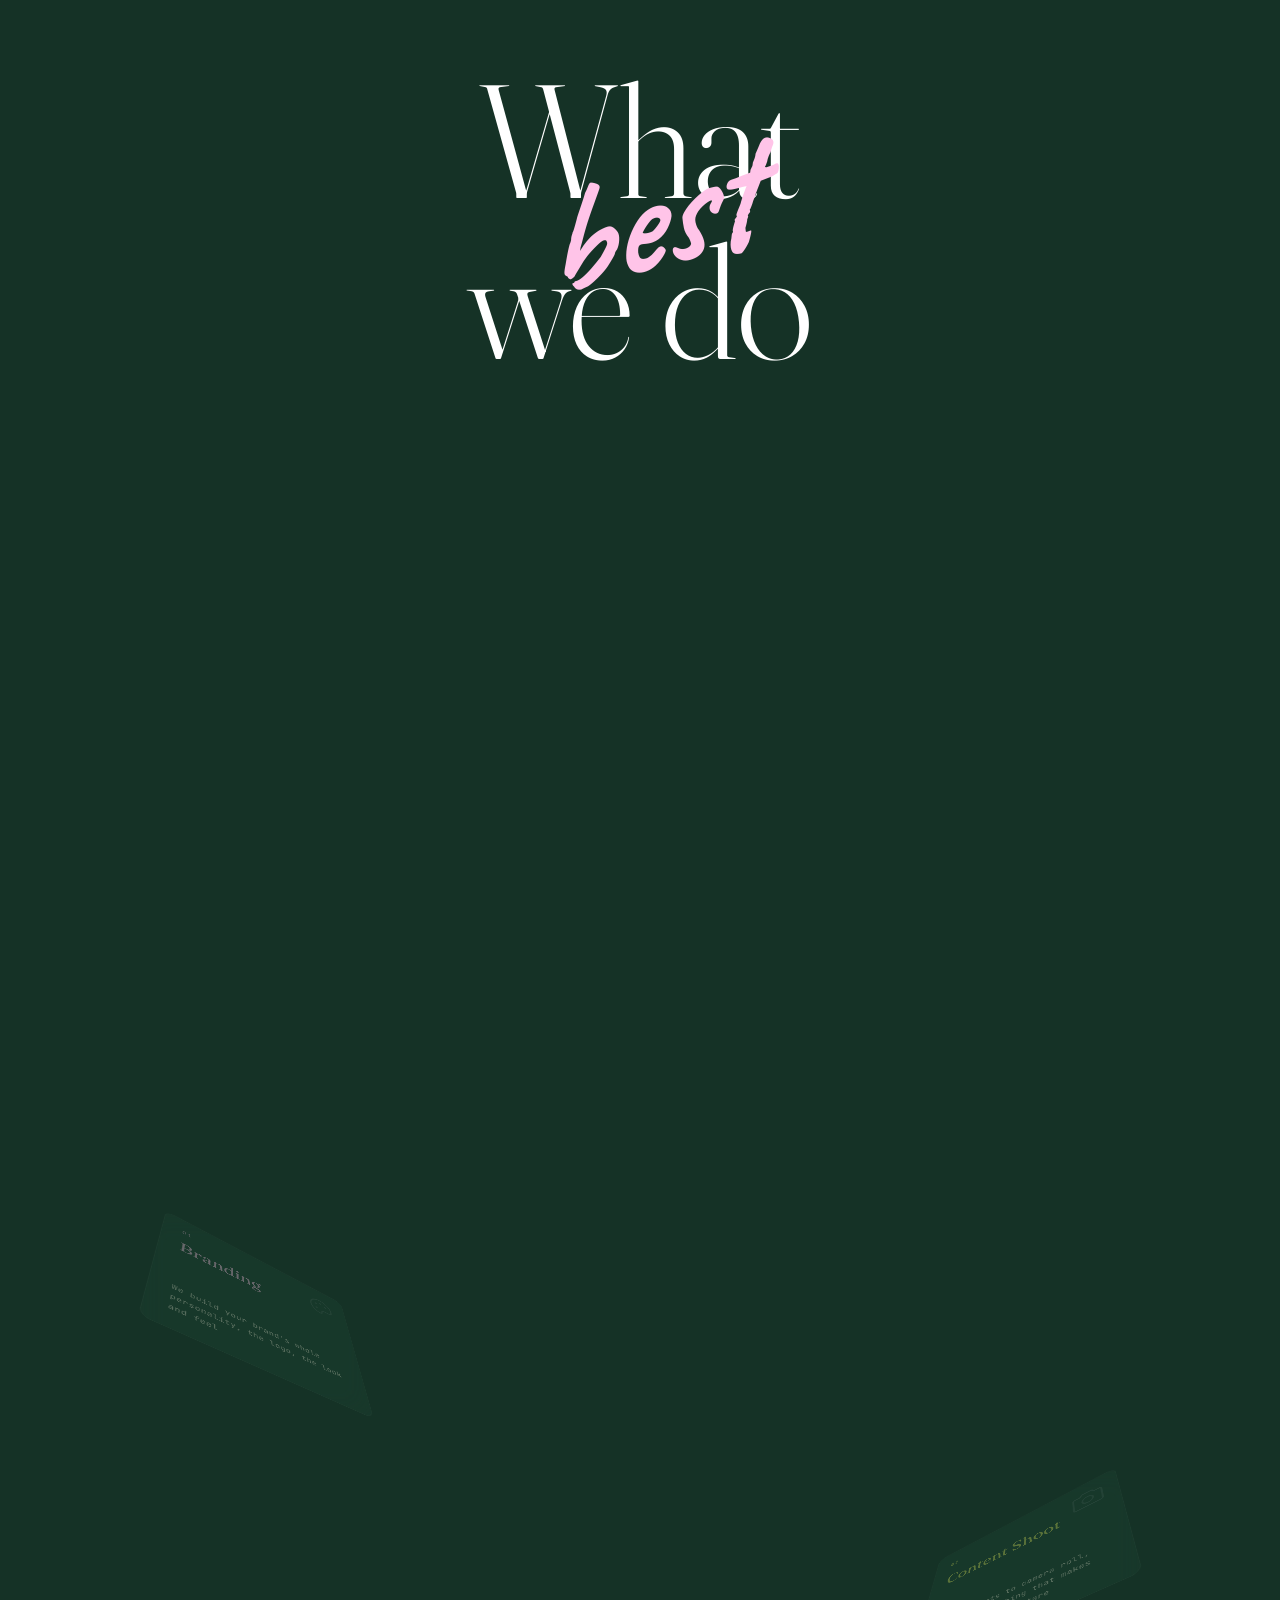
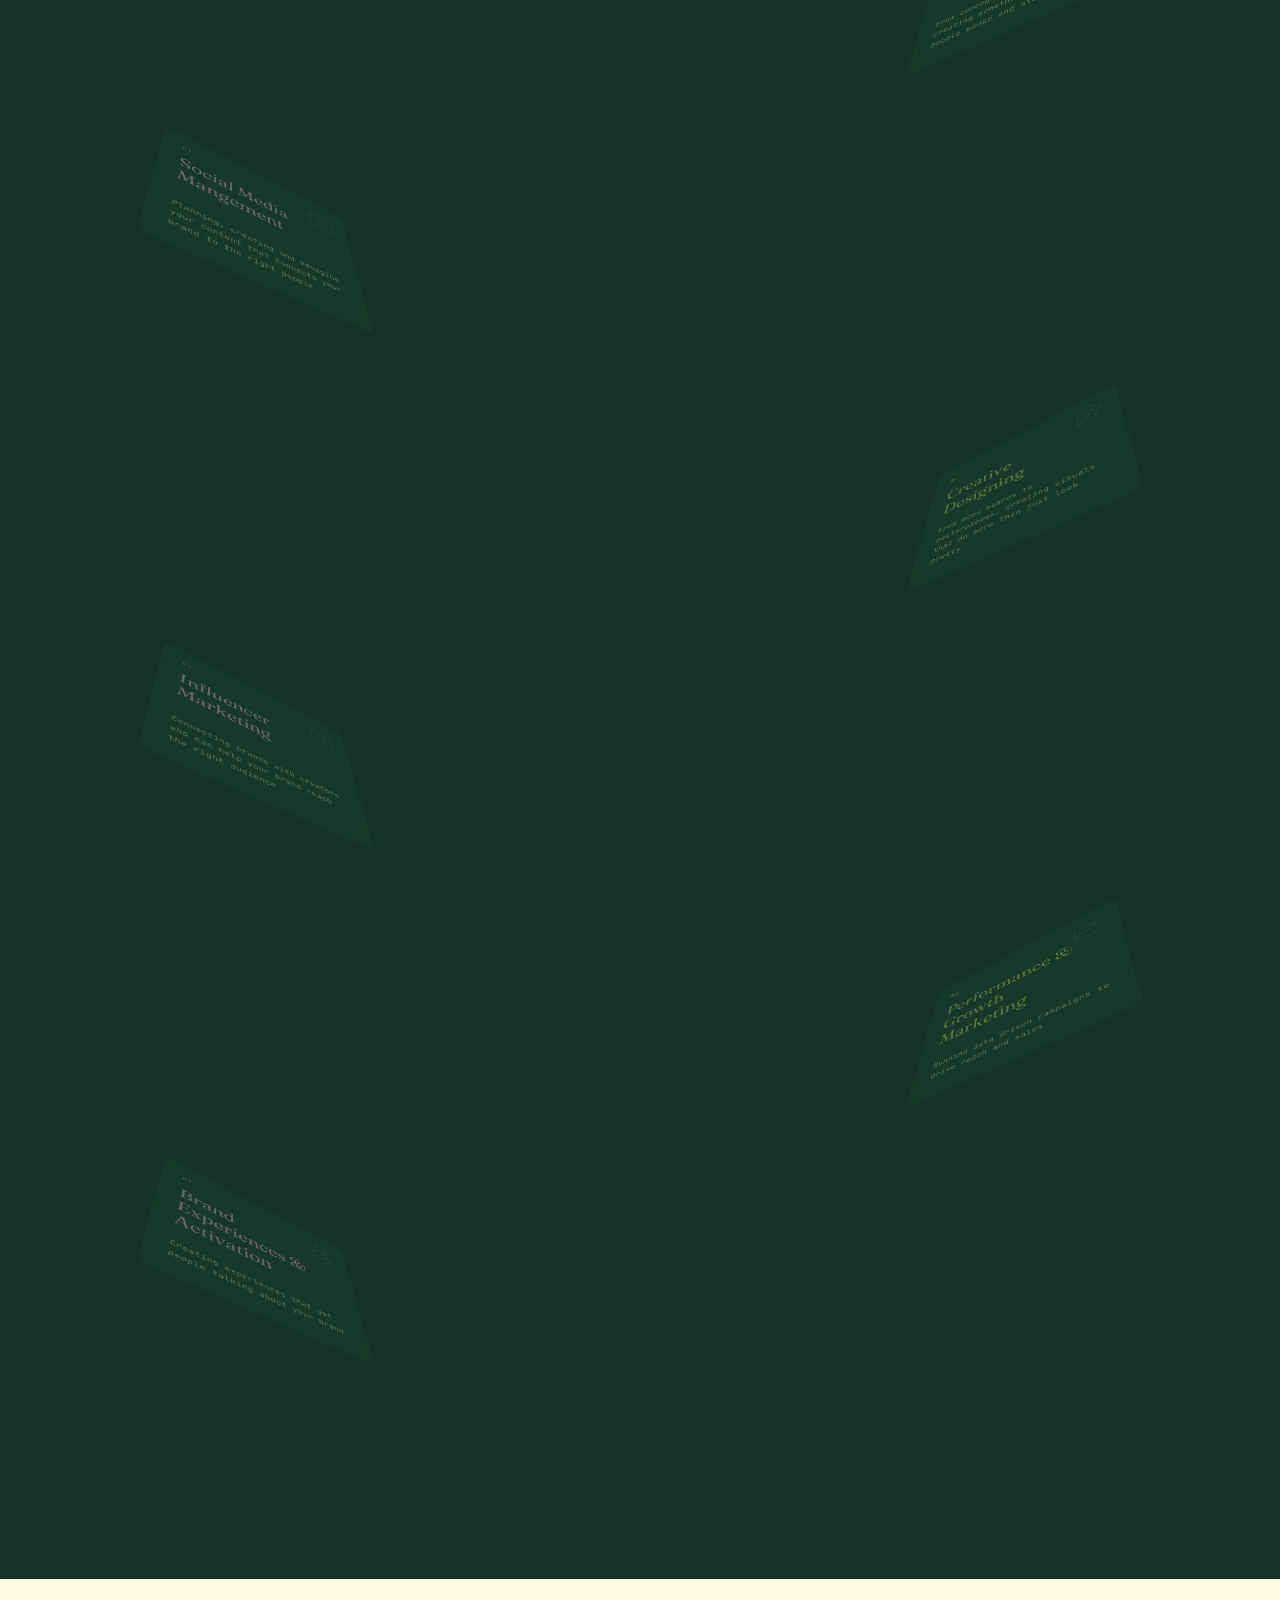
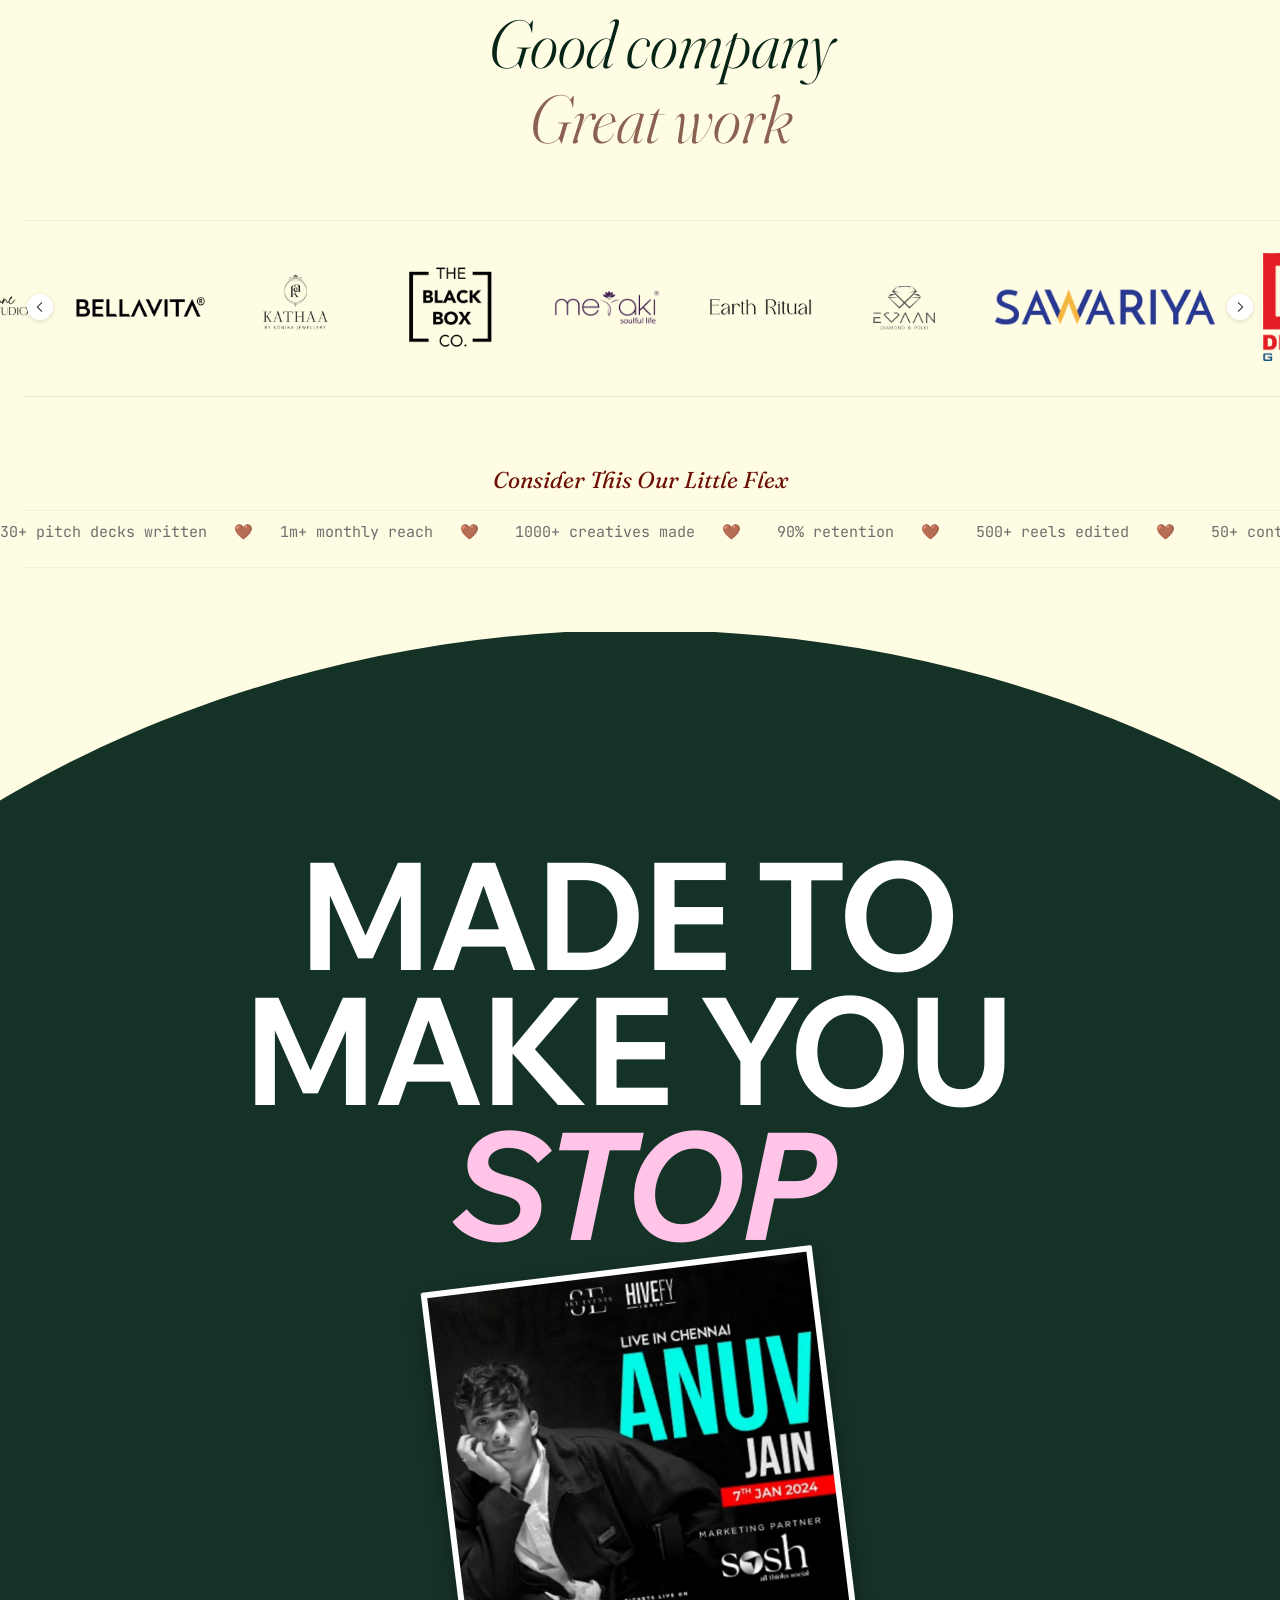
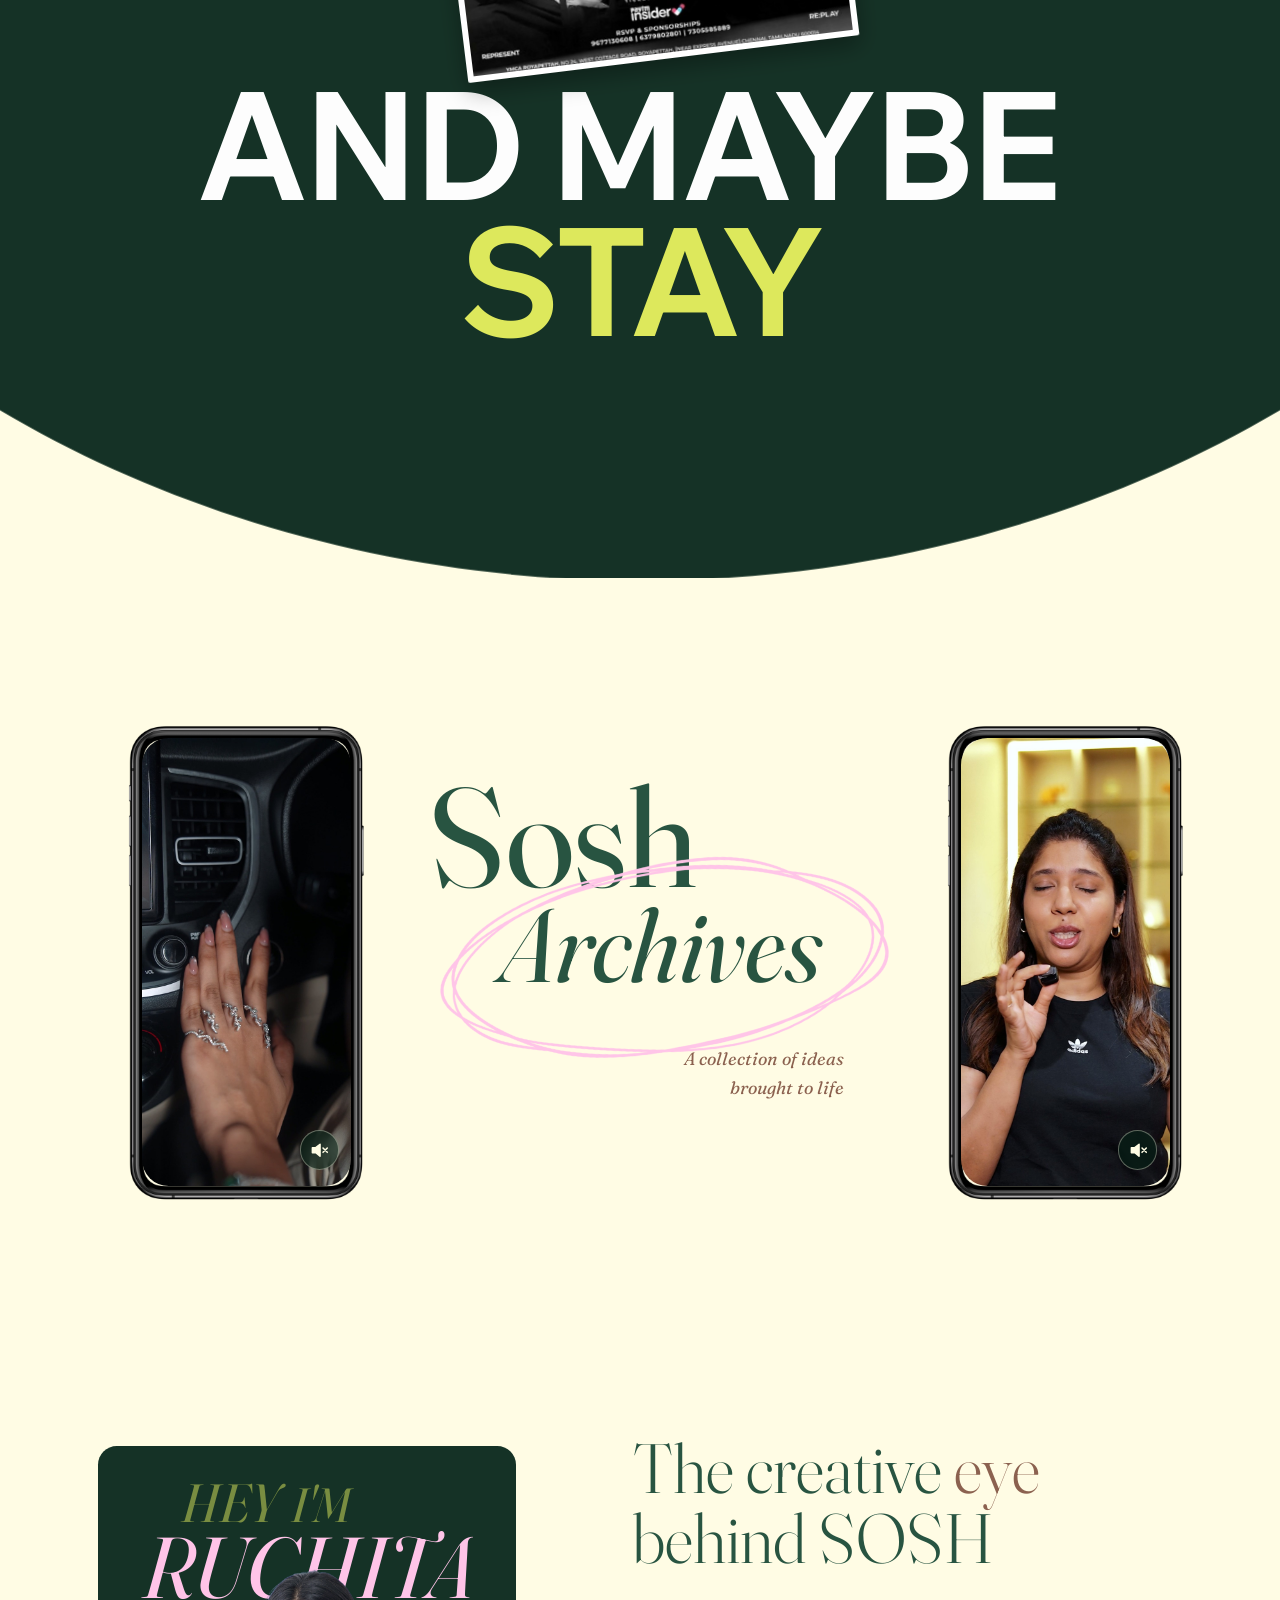
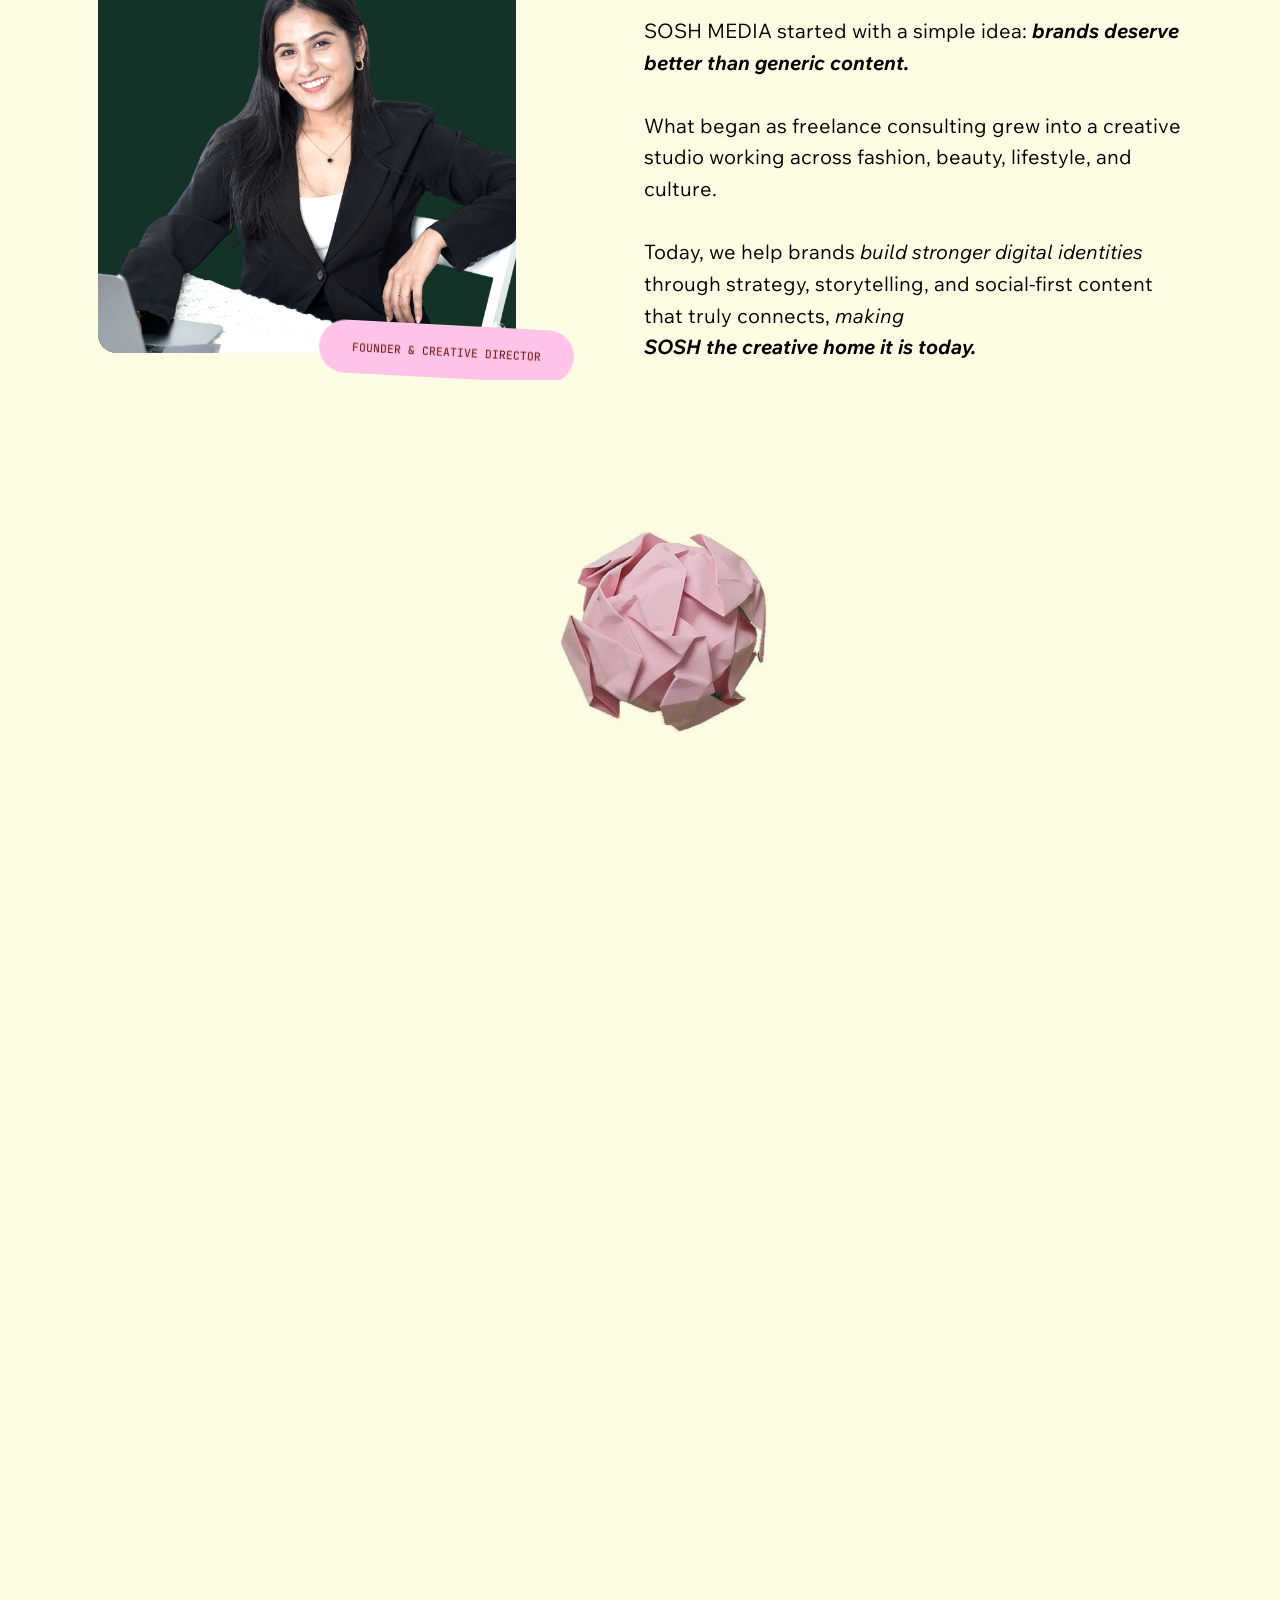
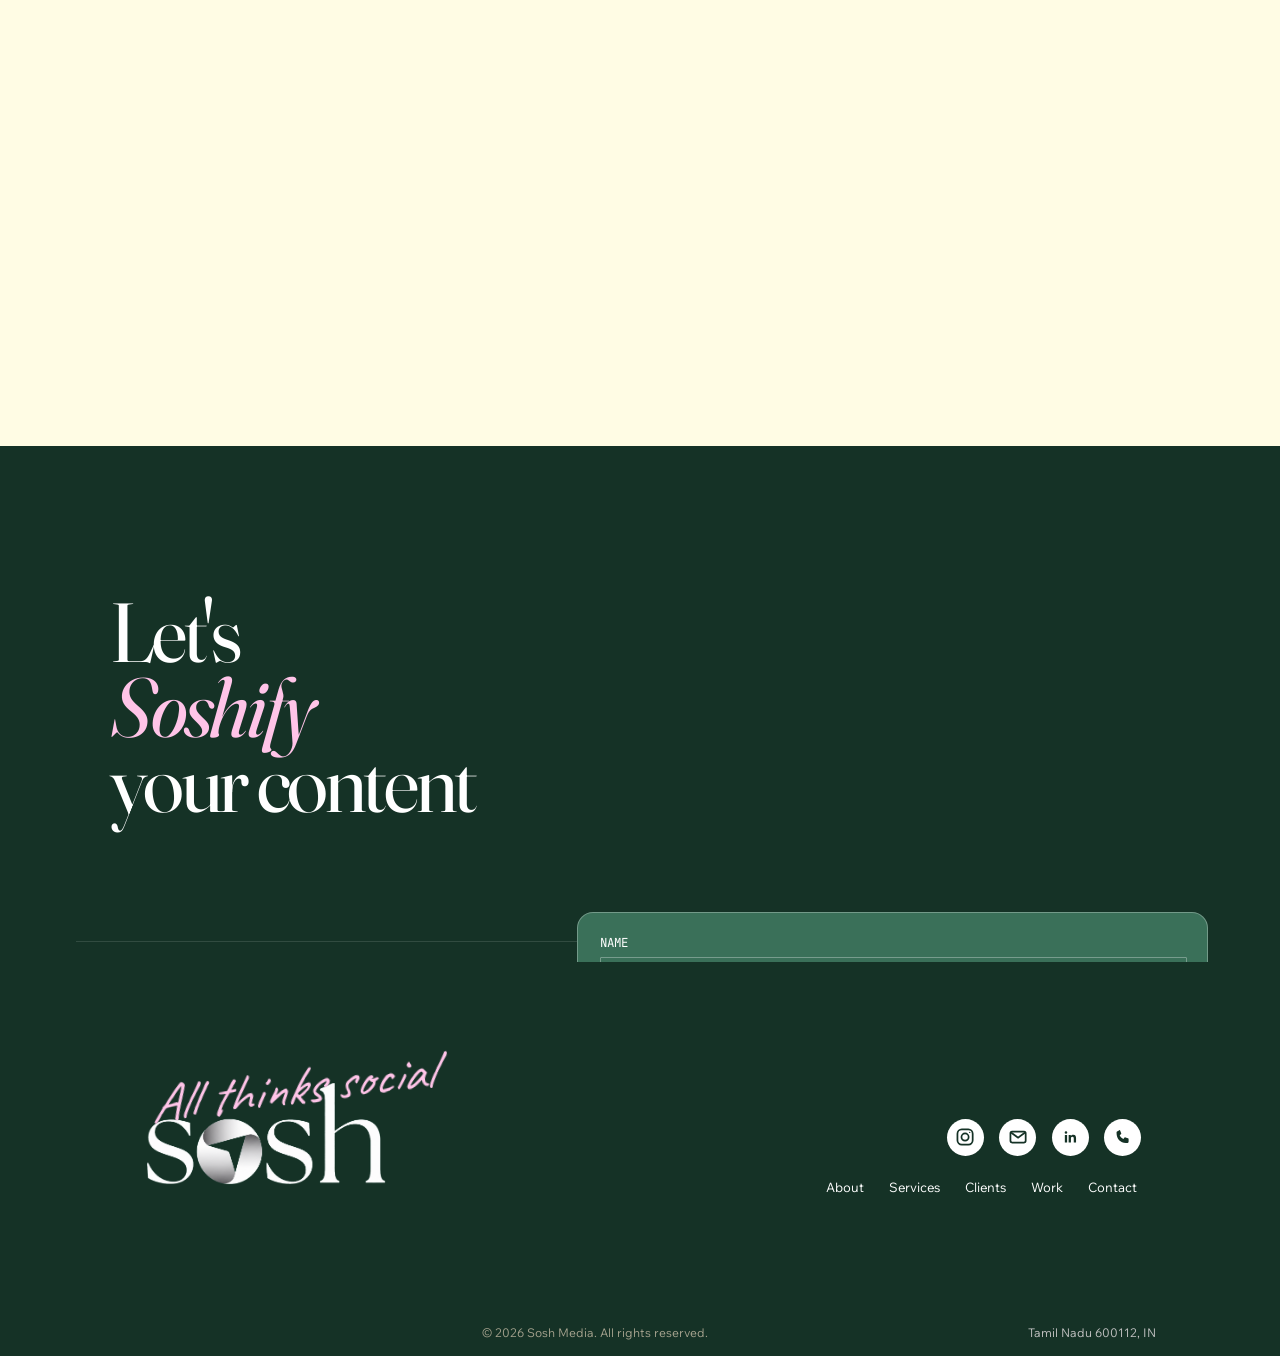
==== commit a258bcca: "Centre the intro content block (vertical + small horizontal offsets) Co-Authored-By: Claude Opus 5.5" ====
--- a/home.html
+++ b/home.html
@@ -8,7 +8,7 @@
 <style>html{background:#052416}body{background:#153226;margin:0}</style>
 <title>home | Sosh Media</title>
 <link rel="icon" href="assets/img/logo.png">
-<script src="js/units.js?v=118"></script>
+<script src="js/units.js?v=119"></script>
 <link rel="preload" as="image" href="assets/img/hero-poster.jpg">
 <link rel="preload" as="image" href="assets/img/work/anuv.jpg">
 <link rel="preconnect" href="https://fonts.googleapis.com">
@@ -16,8 +16,8 @@
 <!-- non-blocking: the page draws immediately, fonts swap in when they arrive -->
 <link rel="stylesheet" href="https://fonts.googleapis.com/css2?family=Caveat:wght@400;700&family=Fraunces:ital,opsz,wght@0,9..144,400;0,9..144,700;1,9..144,400;1,9..144,700&family=Inter:wght@300;400&family=JetBrains+Mono:wght@300;400;500&family=Wix+Madefor+Text:ital,wght@0,400;0,700;1,400;1,700&display=swap" media="print" onload="this.media='all'">
 <noscript><link rel="stylesheet" href="https://fonts.googleapis.com/css2?family=Caveat:wght@400;700&family=Fraunces:ital,opsz,wght@0,9..144,400;0,9..144,700;1,9..144,400;1,9..144,700&family=Inter:wght@300;400&family=JetBrains+Mono:wght@300;400;500&family=Wix+Madefor+Text:ital,wght@0,400;0,700;1,400;1,700&display=swap"></noscript>
-<link rel="stylesheet" href="css/fonts.css?v=118">
-<link rel="stylesheet" href="css/home.css?v=118">
+<link rel="stylesheet" href="css/fonts.css?v=119">
+<link rel="stylesheet" href="css/home.css?v=119">
 </head>
 <body>
 
@@ -266,8 +266,8 @@
 </main>
 
 <script src="js/vendor/lenis.min.js"></script>
-<script src="js/plane.js?v=118"></script>
-<script src="js/home.js?v=118"></script>
-<script src="js/form.js?v=118"></script>
+<script src="js/plane.js?v=119"></script>
+<script src="js/home.js?v=119"></script>
+<script src="js/form.js?v=119"></script>
 </body>
 </html>
